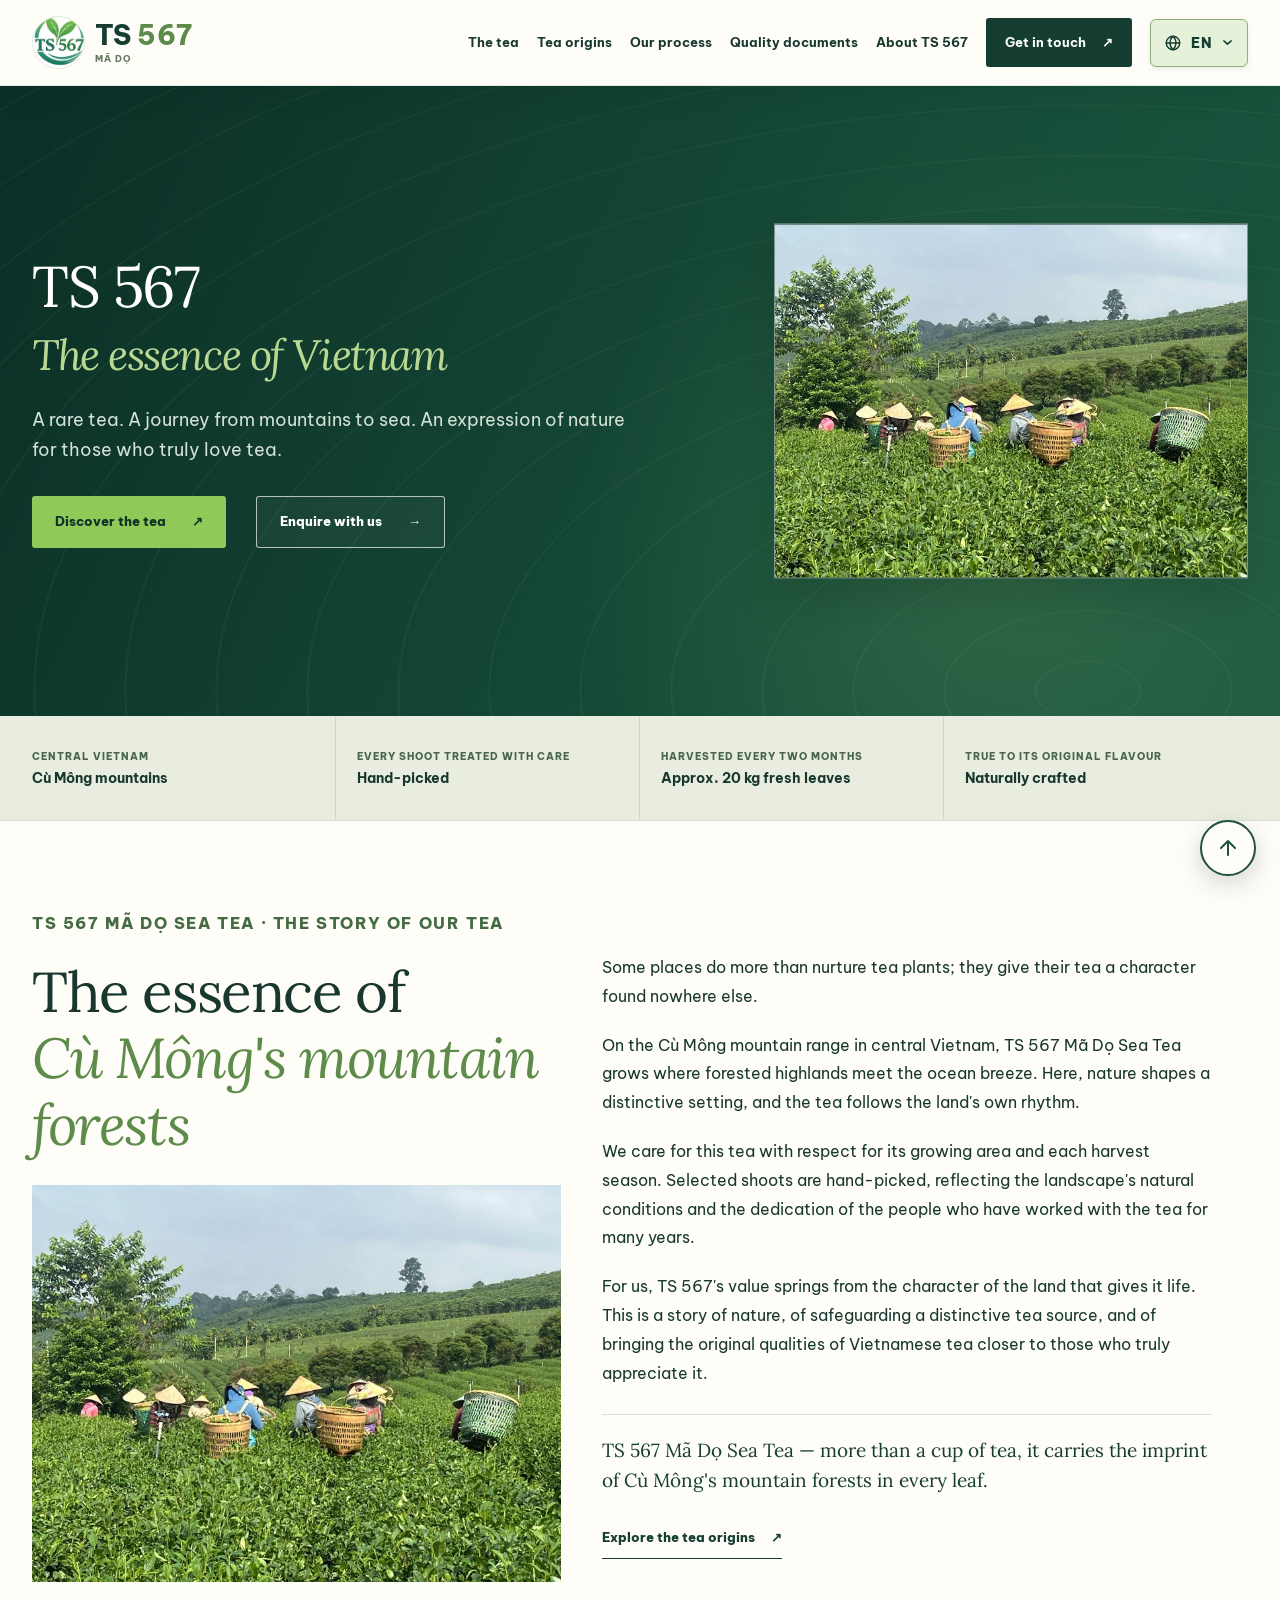
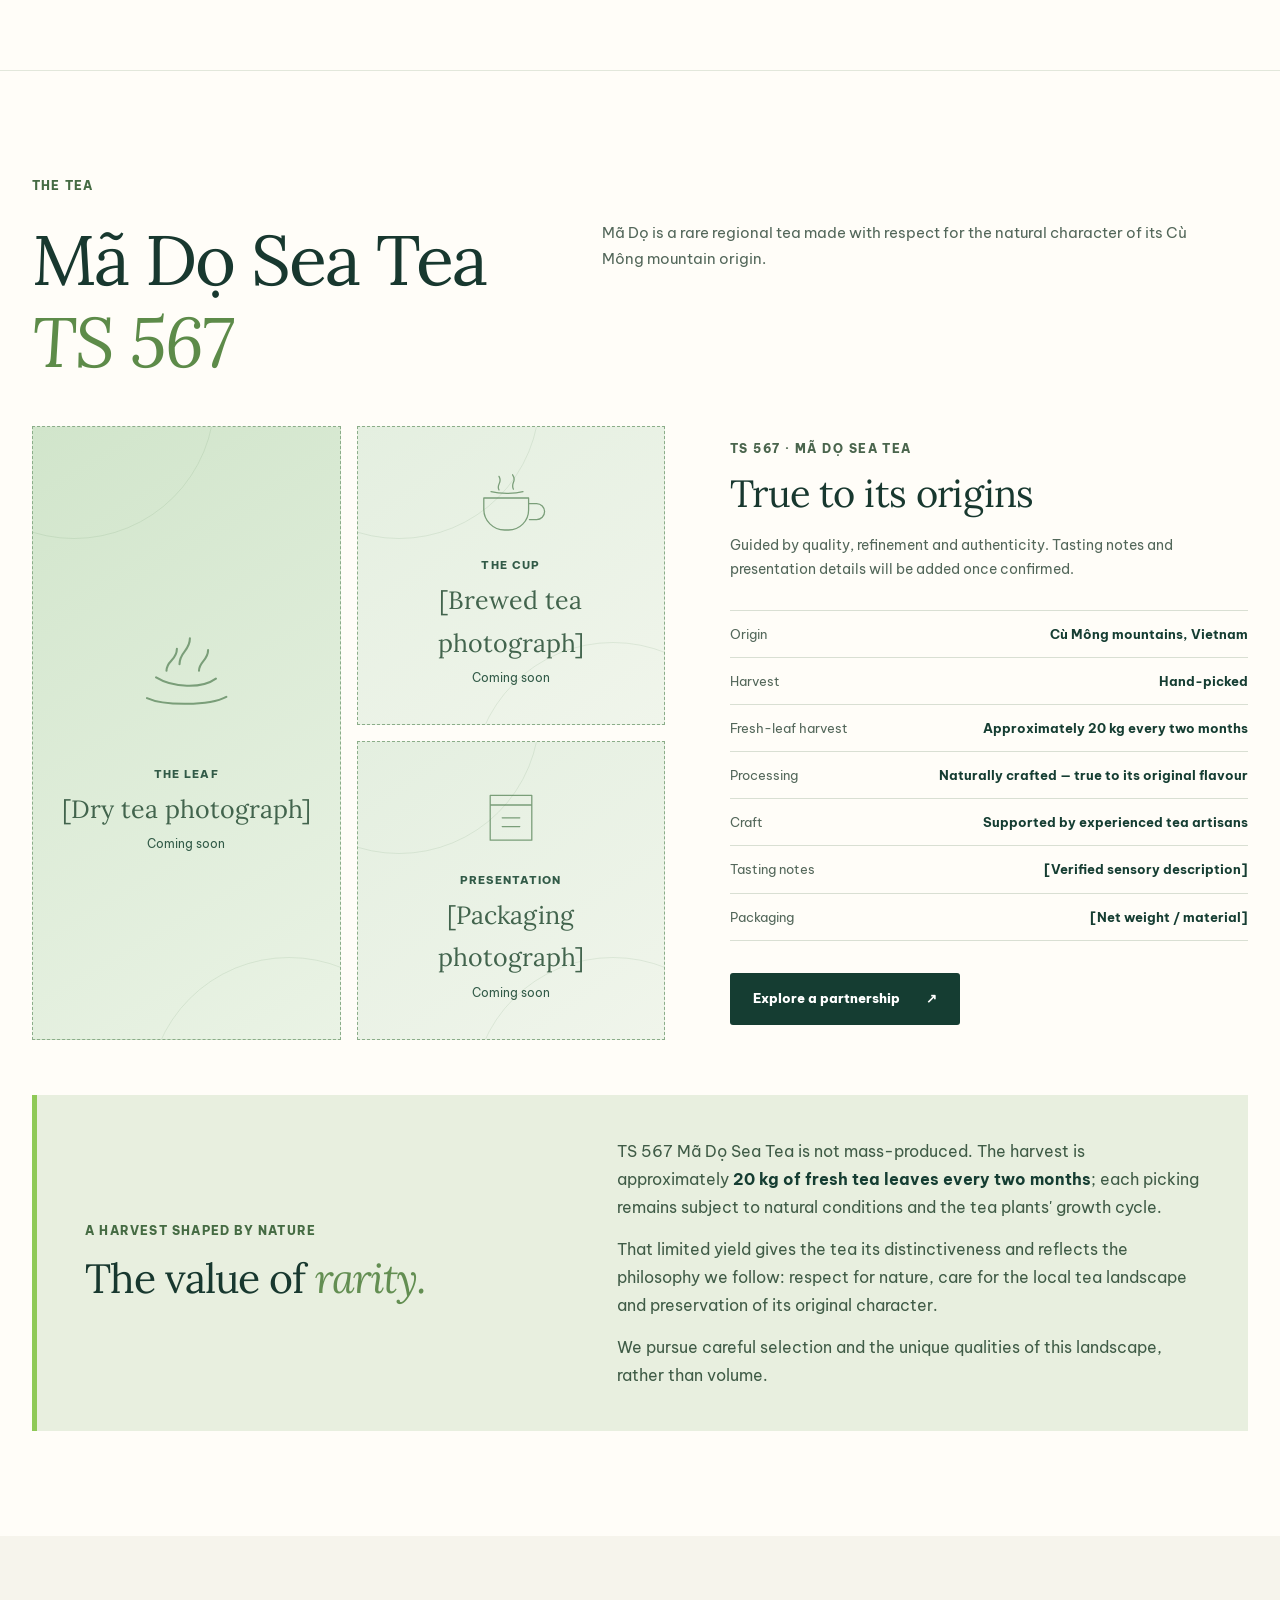
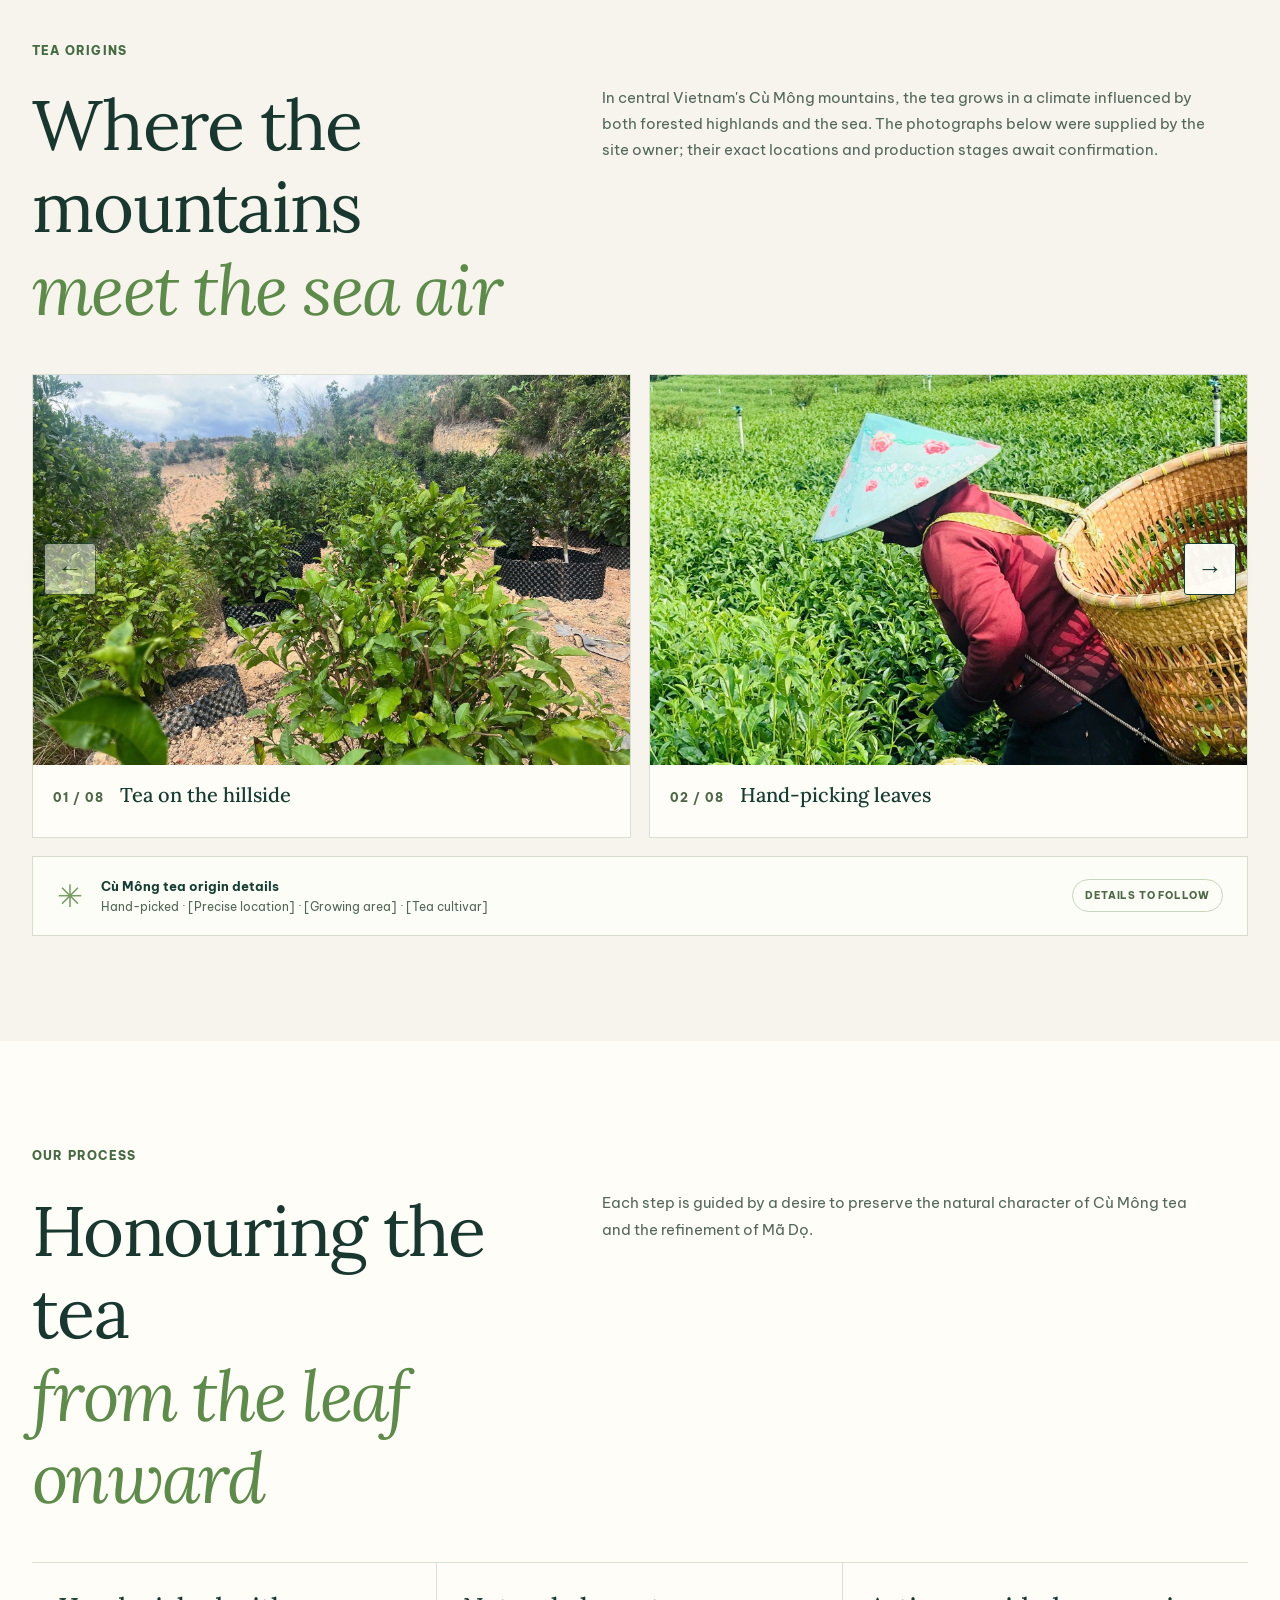
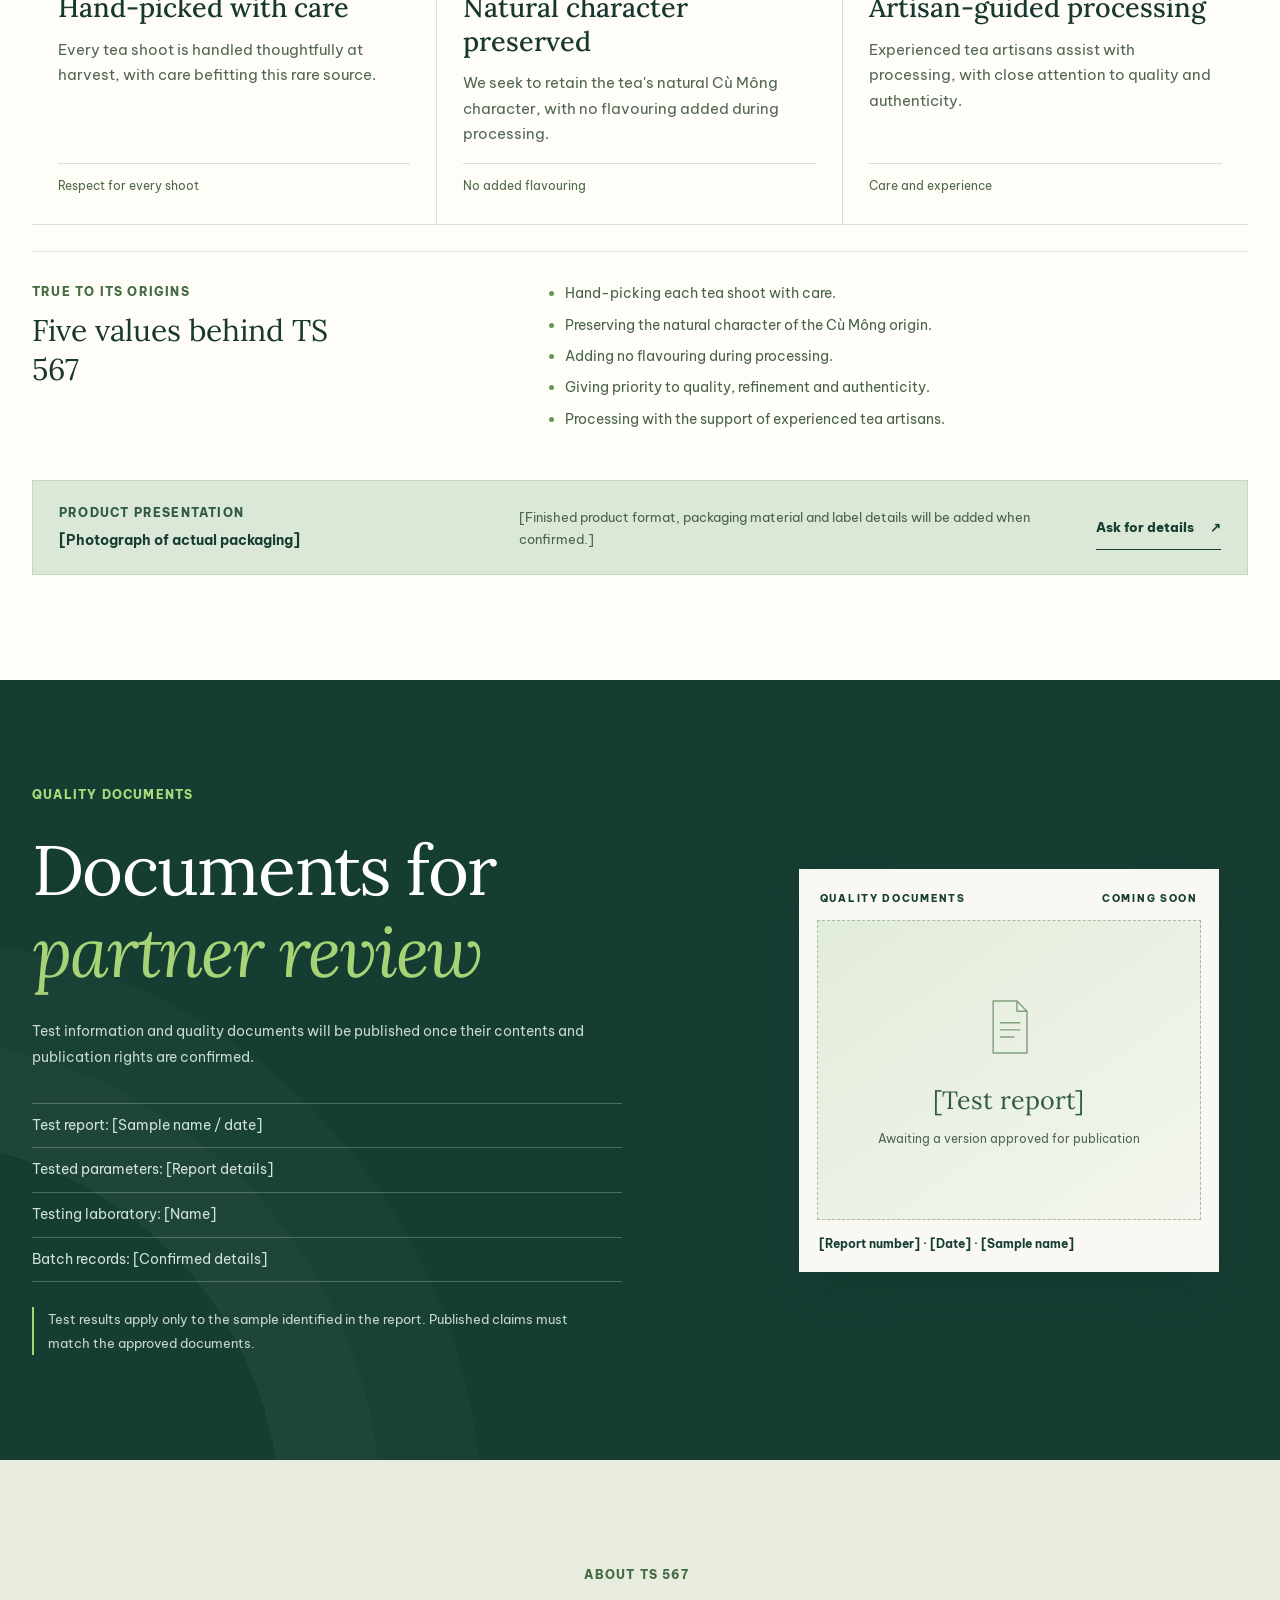
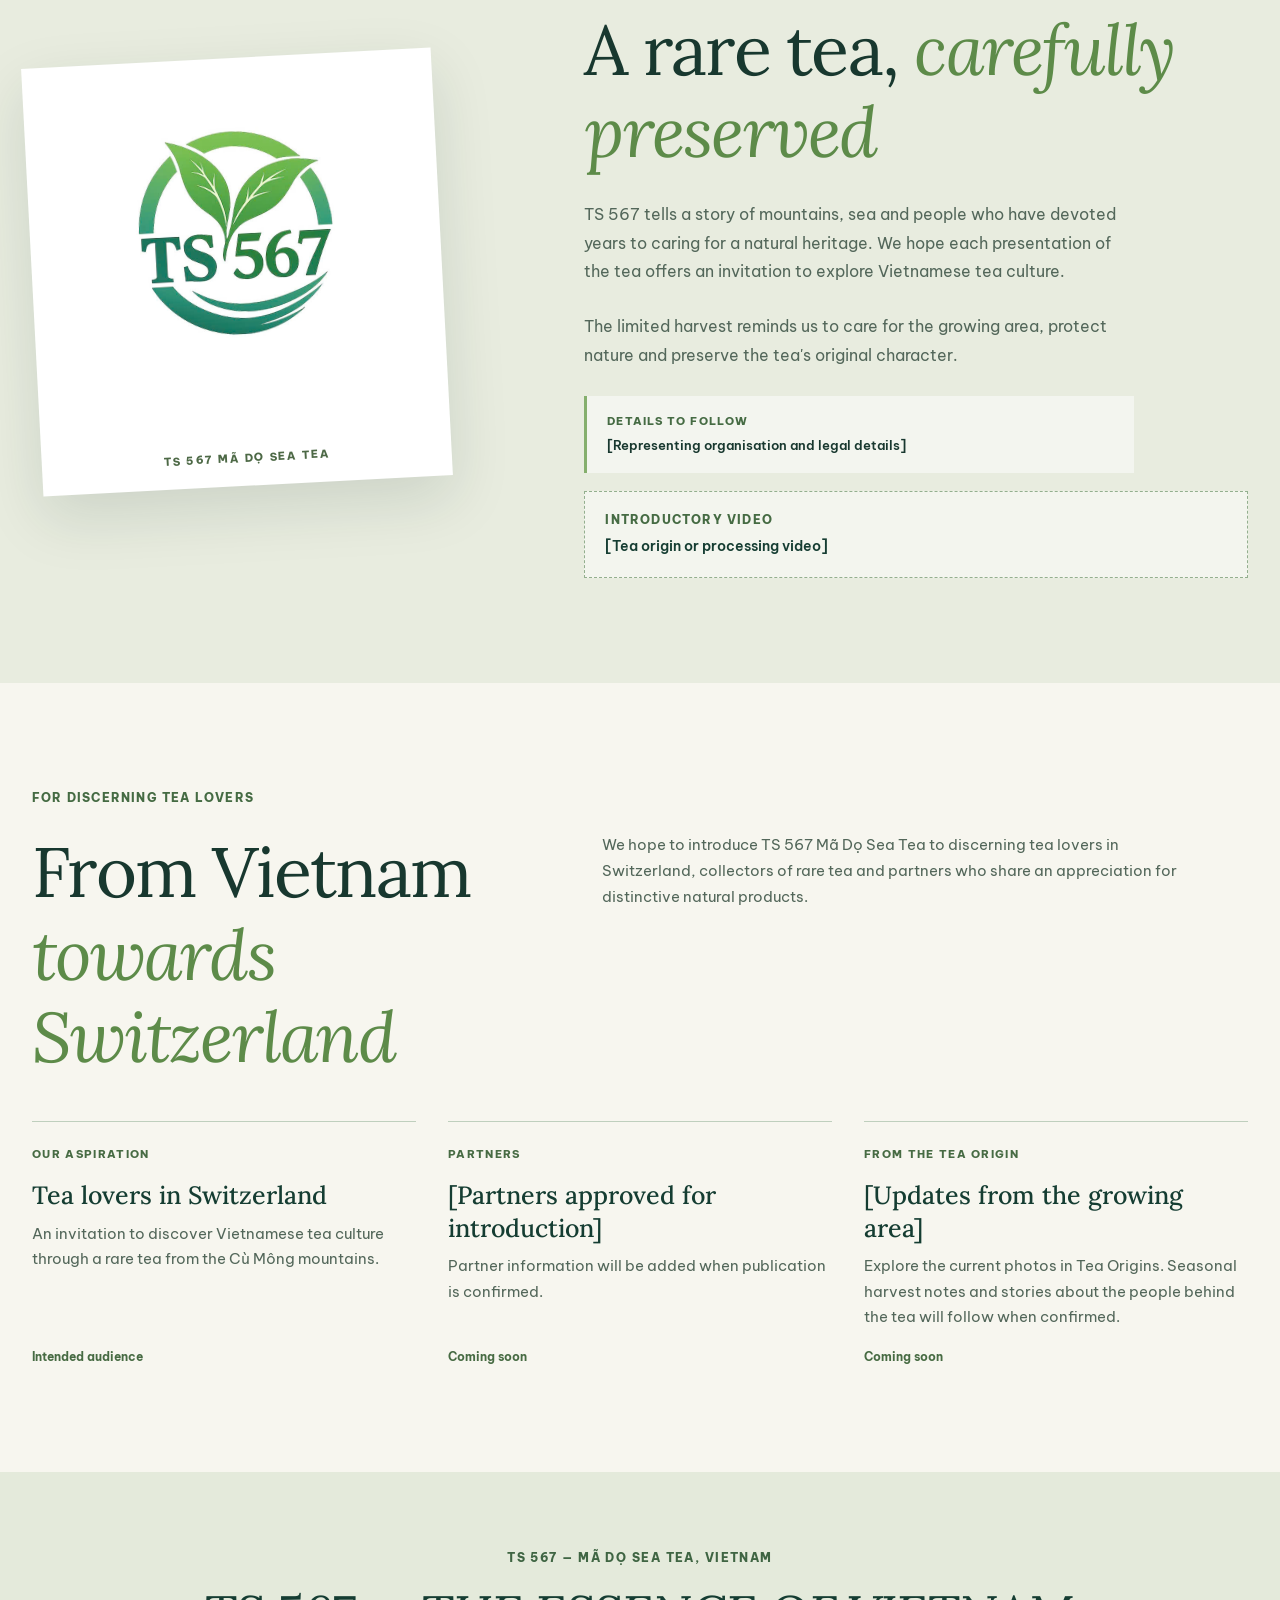
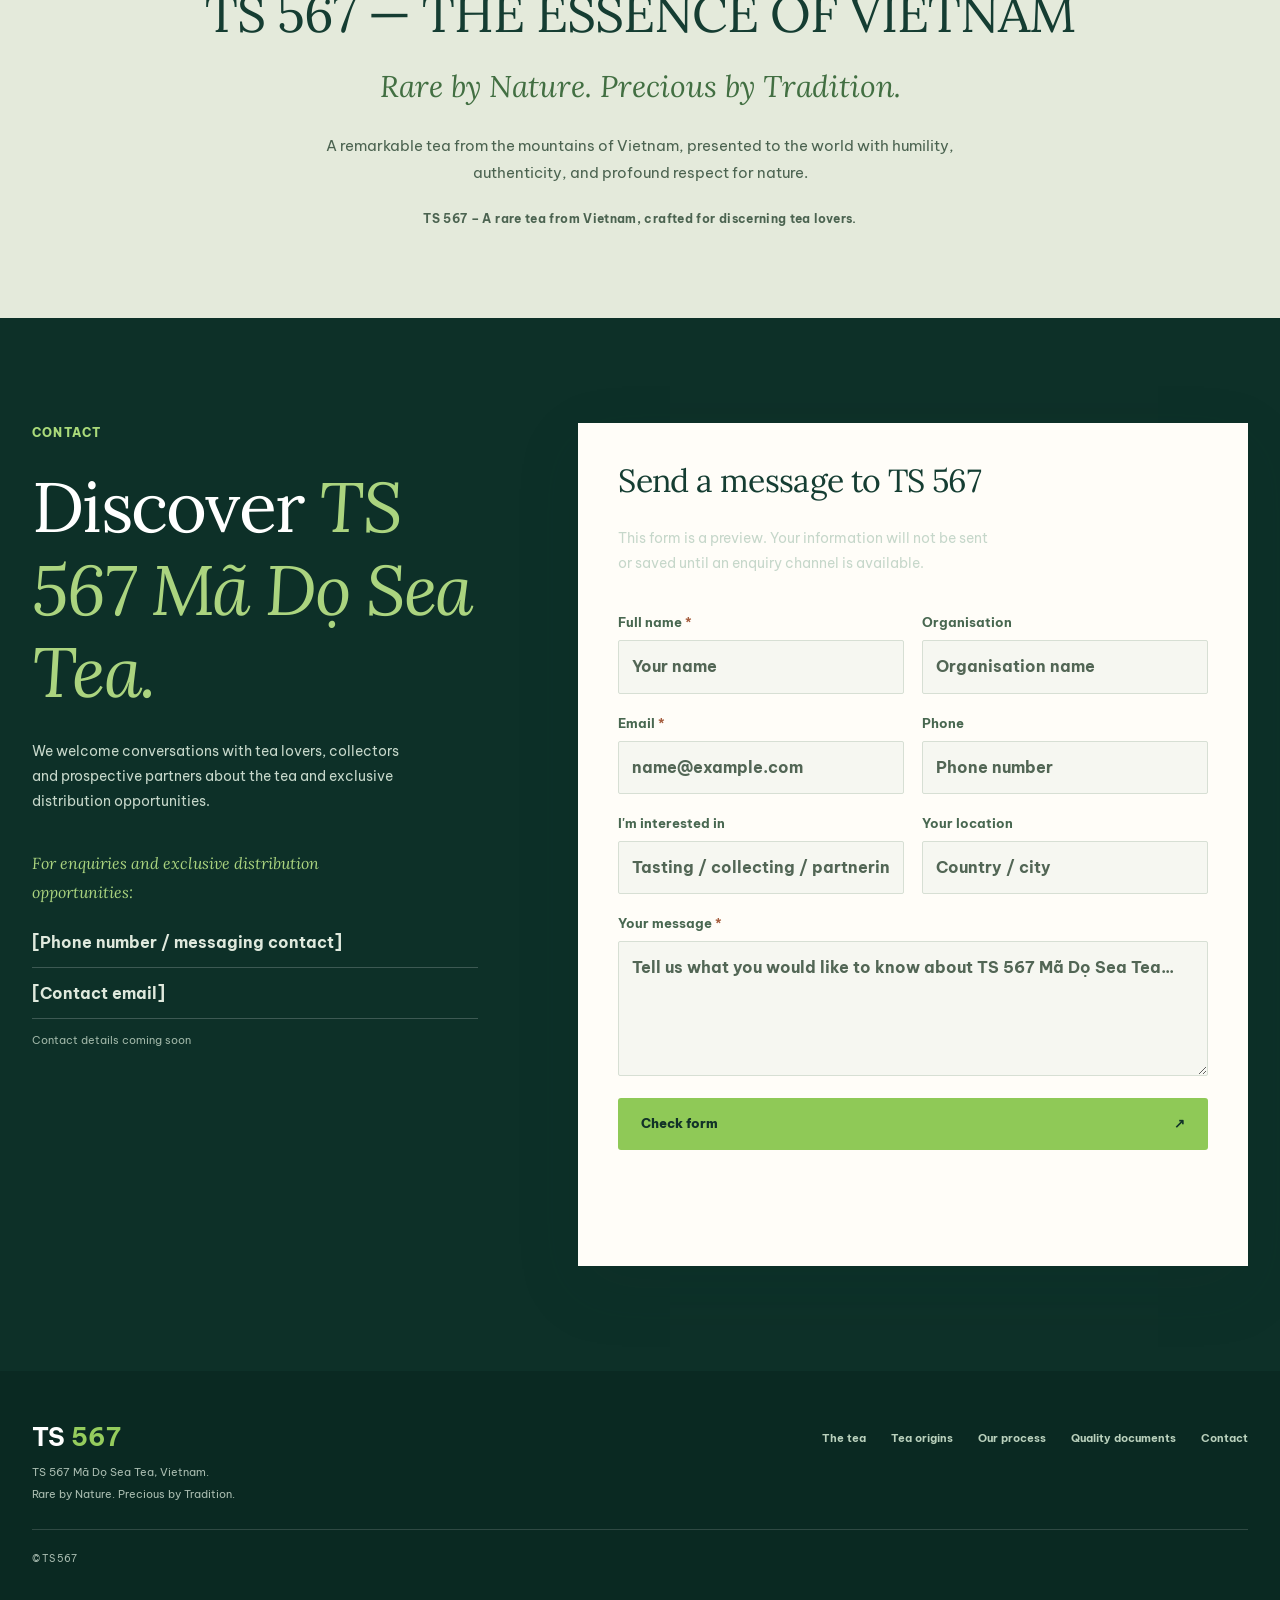
==== en.html @ 3ef8f5aa "Invert floating back-to-top colors on hover and focus" ====
<!doctype html>
<html lang="en">
  <head>
    <meta charset="utf-8" />
    <meta name="viewport" content="width=device-width, initial-scale=1" />
    <meta name="theme-color" content="#153d32" />
    <meta name="description" content="TS 567 Mã Dọ tea from Vietnam's Cù Mông mountains. Hand-picked in limited quantities for discerning tea lovers, collectors and prospective partners." />
    <title>TS 567 — Mã Dọ Tea from Vietnam</title>
    <link rel="canonical" href="https://minhquang170405-create.github.io/Fresh-tea-supplier/en.html" />
    <link rel="alternate" hreflang="vi" href="https://minhquang170405-create.github.io/Fresh-tea-supplier/" />
    <link rel="alternate" hreflang="en" href="https://minhquang170405-create.github.io/Fresh-tea-supplier/en.html" />
    <link rel="alternate" hreflang="zh-CN" href="https://minhquang170405-create.github.io/Fresh-tea-supplier/zh-cn.html" />
    <link rel="alternate" hreflang="zh-TW" href="https://minhquang170405-create.github.io/Fresh-tea-supplier/zh-tw.html" />
    <link rel="alternate" hreflang="x-default" href="https://minhquang170405-create.github.io/Fresh-tea-supplier/" />
    <link rel="stylesheet" href="fonts.css" />
    <link rel="stylesheet" href="styles.css?v=20261108e" />
    <script src="script.js?v=20261106b" defer></script>
  </head>
  <body id="top">
    <a class="skip-link" href="#main">Skip to content</a>

    <header class="site-header">
      <div class="nav-shell wrap">
        <a class="brand" href="#top" aria-label="TS 567 — back to top">
          <span class="brand-image"><img src="assets/logo.jpg" alt="TS 567 tea leaf emblem" /></span>
          <span class="brand-copy"><strong>TS <em>567</em></strong><small>MÃ DỌ</small></span>
        </a>
        <nav class="site-nav" id="site-nav" aria-label="Main navigation">
          <a href="#san-pham">The tea</a>
          <a href="#vung-tra">Tea origins</a>
          <a href="#quy-trinh">Our process</a>
          <a href="#thu-nghiem">Quality documents</a>
          <a href="#ve-ts567">About TS 567</a>
          <a class="nav-cta" href="#lien-he">Get in touch <span aria-hidden="true">↗</span></a>
        </nav>
        <details class="language-switcher">
          <summary aria-label="Choose language, current: English"><svg class="language-icon" viewBox="0 0 24 24" fill="none" stroke="currentColor" stroke-width="1.8" stroke-linecap="round" stroke-linejoin="round" aria-hidden="true"><circle cx="12" cy="12" r="9" /><path d="M3 12h18M12 3c2.5 2.4 4 5.7 4 9s-1.5 6.6-4 9c-2.5-2.4-4-5.7-4-9s1.5-6.6 4-9Z" /></svg><span class="language-code">EN</span><svg class="language-chevron" viewBox="0 0 16 16" fill="none" stroke="currentColor" stroke-width="1.8" stroke-linecap="round" stroke-linejoin="round" aria-hidden="true"><path d="m3.5 6 4.5 4 4.5-4" /></svg></summary>
          <div class="language-menu">
            <a href="./" lang="vi">Tiếng Việt</a>
            <a href="en.html" lang="en" aria-current="page">English</a>
            <a href="zh-cn.html" lang="zh-CN">简体中文</a>
            <a href="zh-tw.html" lang="zh-TW">繁體中文（台灣）</a>
          </div>
        </details>
        <button class="menu-toggle" type="button" aria-expanded="false" aria-controls="site-nav" aria-label="Open menu" data-menu-open-label="Open menu" data-menu-close-label="Close menu">
          <span></span><span></span><span></span>
        </button>
      </div>
    </header>

    <main id="main">
      <section class="hero hero-reference" aria-labelledby="hero-title">
        <div class="hero-copy">
          <div class="hero-inner">
            <h1 id="hero-title">TS 567 <span>The essence of Vietnam</span></h1>
            <p class="hero-lead">A rare tea. A journey from mountains to sea. An expression of nature for those who truly love tea.</p>
            <div class="hero-actions">
              <a class="button button-lime" href="#san-pham">Discover the tea <span aria-hidden="true">↗</span></a>
              <a class="button button-ghost" href="#lien-he">Enquire with us <span aria-hidden="true">→</span></a>
            </div>
          </div>
        </div>
        <figure class="hero-media hero-photo">
          <img src="assets/hero/tea-harvest-1600.webp" srcset="assets/hero/tea-harvest-800.webp 800w, assets/hero/tea-harvest-1600.webp 1600w" sizes="(max-width: 560px) calc(100vw - 32px), (max-width: 980px) calc(100vw - 56px), 40vw" width="1600" height="1200" loading="eager" fetchpriority="high" decoding="async" alt="Tea pickers working among green tea plants on a hillside" />
        </figure>
      </section>

      <section class="proof-strip" aria-label="What makes TS 567 Mã Dọ Sea Tea distinctive">
        <div class="wrap proof-grid">
          <div><strong>Cù Mông mountains</strong><small>CENTRAL VIETNAM</small></div>
          <div><strong>Hand-picked</strong><small>EVERY SHOOT TREATED WITH CARE</small></div>
          <div><strong>Approx. 20 kg fresh leaves</strong><small>HARVESTED EVERY TWO MONTHS</small></div>
          <div><strong>Naturally crafted</strong><small>TRUE TO ITS ORIGINAL FLAVOUR</small></div>
        </div>
      </section>

      <section class="section supplier-intro" aria-labelledby="supplier-title"><div class="wrap supplier-intro-grid"><div><p class="eyebrow">TS 567 MÃ DỌ SEA TEA · THE STORY OF OUR TEA</p><h2 id="supplier-title">The essence of<br /><i>Cù Mông's mountain forests</i></h2>
            <figure class="supplier-intro-photo"><img src="assets/hero/tea-harvest-1600.webp" srcset="assets/hero/tea-harvest-800.webp 800w, assets/hero/tea-harvest-1600.webp 1600w" sizes="(max-width: 560px) calc(100vw - 32px), (max-width: 980px) calc(100vw - 64px), 42vw" width="1600" height="1200" loading="lazy" decoding="async" alt="Panoramic tea hillside with people picking tea leaves" /></figure></div><div><p>Some places do more than nurture tea plants; they give their tea a character found nowhere else.</p><p>On the Cù Mông mountain range in central Vietnam, TS 567 Mã Dọ Sea Tea grows where forested highlands meet the ocean breeze. Here, nature shapes a distinctive setting, and the tea follows the land's own rhythm.</p><p>We care for this tea with respect for its growing area and each harvest season. Selected shoots are hand-picked, reflecting the landscape's natural conditions and the dedication of the people who have worked with the tea for many years.</p><p>For us, TS 567's value springs from the character of the land that gives it life. This is a story of nature, of safeguarding a distinctive tea source, and of bringing the original qualities of Vietnamese tea closer to those who truly appreciate it.</p><p class="intro-signature">TS 567 Mã Dọ Sea Tea — more than a cup of tea, it carries the imprint of Cù Mông's mountain forests in every leaf.</p><a class="text-link" href="#vung-tra">Explore the tea origins <span aria-hidden="true">↗</span></a></div></div></section>

      <section class="section product-section" id="san-pham" aria-labelledby="product-title">
        <div class="wrap">
          <div class="section-heading split-heading">
            <div><p class="eyebrow">THE TEA</p><h2 id="product-title">Mã Dọ Sea Tea <i>TS 567</i></h2></div>
            <p>Mã Dọ is a rare regional tea made with respect for the natural character of its Cù Mông mountain origin.</p>
          </div>
          <div class="product-layout">
            <div class="product-visuals" aria-label="Product photographs awaiting publication">
              <div class="placeholder-card placeholder-primary">
                <svg viewBox="0 0 100 100" aria-hidden="true"><path d="M20 67c13 6 48 6 61-1M27 51c13 8 35 9 46 1M43 29c0 9-8 9-8 17m18-25c0 10-8 10-8 20m22-11c0 8-7 9-7 16"/></svg>
                <span>THE LEAF</span><strong>[Dry tea photograph]</strong><small>Coming soon</small>
              </div>
              <div class="placeholder-card">
                <svg viewBox="0 0 100 100" aria-hidden="true"><path d="M16 45h56v15a25 25 0 0 1-25 25h-5a26 26 0 0 1-26-26V45Zm57 7h9a10 10 0 0 1 0 20h-9M25 37c11 3 29 3 40 0M35 18c5 8-4 10 0 17m17-19c6 8-3 10 1 18"/></svg>
                <span>THE CUP</span><strong>[Brewed tea photograph]</strong><small>Coming soon</small>
              </div>
              <div class="placeholder-card">
                <svg viewBox="0 0 100 100" aria-hidden="true"><path d="M24 23h52v56H24zM24 35h52M39 51h22M39 62h22"/></svg>
                <span>PRESENTATION</span><strong>[Packaging photograph]</strong><small>Coming soon</small>
              </div>
            </div>
            <div class="product-info">
              <p class="product-kicker">TS 567 · MÃ DỌ SEA TEA</p>
              <h3>True to its origins</h3>
              <p class="product-intro">Guided by quality, refinement and authenticity. Tasting notes and presentation details will be added once confirmed.</p>
              <dl class="spec-list">
                <div><dt>Origin</dt><dd>Cù Mông mountains, Vietnam</dd></div>
                <div><dt>Harvest</dt><dd>Hand-picked</dd></div>
                <div><dt>Fresh-leaf harvest</dt><dd>Approximately 20 kg every two months</dd></div>
                <div><dt>Processing</dt><dd>Naturally crafted — true to its original flavour</dd></div>
                <div><dt>Craft</dt><dd>Supported by experienced tea artisans</dd></div>
                <div><dt>Tasting notes</dt><dd>[Verified sensory description]</dd></div>
                <div><dt>Packaging</dt><dd>[Net weight / material]</dd></div>
              </dl>
              <a class="button button-dark" href="#lien-he">Explore a partnership <span aria-hidden="true">↗</span></a>
            </div>
          </div>
          <div class="rarity-story"><div><p class="eyebrow">A HARVEST SHAPED BY NATURE</p><h3>The value of <i>rarity.</i></h3></div><div><p>TS 567 Mã Dọ Sea Tea is not mass-produced. The harvest is approximately <strong>20 kg of fresh tea leaves every two months</strong>; each picking remains subject to natural conditions and the tea plants' growth cycle.</p><p>That limited yield gives the tea its distinctiveness and reflects the philosophy we follow: respect for nature, care for the local tea landscape and preservation of its original character.</p><p>We pursue careful selection and the unique qualities of this landscape, rather than volume.</p></div></div>
        </div>
      </section>

      <section class="section garden-section" id="vung-tra" aria-labelledby="garden-title">
        <div class="wrap">
          <div class="section-heading split-heading">
            <div><p class="eyebrow">TEA ORIGINS</p><h2 id="garden-title">Where the mountains<br /><i>meet the sea air</i></h2></div>
            <p>In central Vietnam's Cù Mông mountains, the tea grows in a climate influenced by both forested highlands and the sea. The photographs below were supplied by the site owner; their exact locations and production stages await confirmation.</p>
          </div>
          <div class="gallery-shell" data-gallery>
            <div class="gallery-controls"><button class="gallery-arrow" type="button" data-gallery-prev aria-label="Previous photo" aria-controls="tea-gallery">←</button><button class="gallery-arrow" type="button" data-gallery-next aria-label="Next photo" aria-controls="tea-gallery">→</button></div>
            <div class="gallery-track" id="tea-gallery" tabindex="0" role="region" aria-label="Tea field photo gallery">
              <figure class="gallery-card"><img src="assets/gallery/01-vuon-tra.jpg" width="1800" height="1350" loading="lazy" decoding="async" alt="Tea plants growing on a hillside" /><figcaption><span>01 / 08</span><strong>Tea on the hillside</strong></figcaption></figure>
              <figure class="gallery-card"><img src="assets/gallery/02-thu-hai.jpg" width="1800" height="1392" loading="lazy" decoding="async" alt="A person hand-picking tea leaves with their face covered" /><figcaption><span>02 / 08</span><strong>Hand-picking leaves</strong></figcaption></figure>
              <figure class="gallery-card"><img src="assets/gallery/03-bup-tra.jpg" width="1350" height="1800" loading="lazy" decoding="async" alt="Fresh tea bud held in a hand" /><figcaption><span>03 / 08</span><strong>A fresh tea bud</strong></figcaption></figure>
              <figure class="gallery-card"><img src="assets/gallery/04-gio-tra.jpg" width="1800" height="1350" loading="lazy" decoding="async" alt="People carrying baskets of tea leaves with faces concealed" /><figcaption><span>04 / 08</span><strong>Baskets of tea leaves</strong></figcaption></figure>
              <figure class="gallery-card"><img src="assets/gallery/05-trai-la.jpg" width="1148" height="861" loading="lazy" decoding="async" alt="Tea leaves spread out on tarps" /><figcaption><span>05 / 08</span><strong>Leaves spread out</strong></figcaption></figure>
              <figure class="gallery-card"><img src="assets/gallery/06-sang-tre.jpg" width="1800" height="1350" loading="lazy" decoding="async" alt="Workers handling tea leaves in bamboo trays with faces obscured" /><figcaption><span>06 / 08</span><strong>Handling the leaves</strong></figcaption></figure>
              <figure class="gallery-card"><img src="assets/gallery/07-khay-tra.jpg" width="1800" height="1350" loading="lazy" decoding="async" alt="Stacked tea trays holding leaves" /><figcaption><span>07 / 08</span><strong>Tea trays</strong></figcaption></figure>
              <figure class="gallery-card"><img src="assets/gallery/08-so-che.jpg" width="1800" height="1350" loading="lazy" decoding="async" alt="Tea leaves spread under a shelter" /><figcaption><span>08 / 08</span><strong>Leaves under shelter</strong></figcaption></figure>
            </div>
          </div>
          <div class="origin-note"><span class="origin-icon" aria-hidden="true">✳</span><p><strong>Cù Mông tea origin details</strong><br />Hand-picked · [Precise location] · [Growing area] · [Tea cultivar]</p><span class="status-pill">Details to follow</span></div>
        </div>
      </section>

      <section class="section process-section" id="quy-trinh" aria-labelledby="process-title"><div class="wrap"><div class="section-heading split-heading"><div><p class="eyebrow">OUR PROCESS</p><h2 id="process-title">Honouring the tea<br /><i>from the leaf onward</i></h2></div><p>Each step is guided by a desire to preserve the natural character of Cù Mông tea and the refinement of Mã Dọ.</p></div><div class="steps-grid"><article class="step-card"><h3>Hand-picked with care</h3><p>Every tea shoot is handled thoughtfully at harvest, with care befitting this rare source.</p><small>Respect for every shoot</small></article><article class="step-card"><h3>Natural character preserved</h3><p>We seek to retain the tea's natural Cù Mông character, with no flavouring added during processing.</p><small>No added flavouring</small></article><article class="step-card"><h3>Artisan-guided processing</h3><p>Experienced tea artisans assist with processing, with close attention to quality and authenticity.</p><small>Care and experience</small></article></div><div class="essence-principles"><div><p class="eyebrow">TRUE TO ITS ORIGINS</p><h3>Five values behind TS 567</h3></div><ul><li>Hand-picking each tea shoot with care.</li><li>Preserving the natural character of the Cù Mông origin.</li><li>Adding no flavouring during processing.</li><li>Giving priority to quality, refinement and authenticity.</li><li>Processing with the support of experienced tea artisans.</li></ul></div><div class="packing-note"><div><span>PRODUCT PRESENTATION</span><strong>[Photograph of actual packaging]</strong></div><p>[Finished product format, packaging material and label details will be added when confirmed.]</p><a class="text-link" href="#lien-he">Ask for details <span aria-hidden="true">↗</span></a></div></div></section>

      <section class="section quality-section" id="thu-nghiem" aria-labelledby="quality-title">
        <div class="wrap quality-layout">
          <div class="quality-copy">
            <p class="eyebrow light">QUALITY DOCUMENTS</p>
            <h2 id="quality-title">Documents for <i>partner review</i></h2>
            <p>Test information and quality documents will be published once their contents and publication rights are confirmed.</p>
            <div class="metric-grid">
              <div><span>Test report: [Sample name / date]</span></div>
              <div><span>Tested parameters: [Report details]</span></div>
              <div><span>Testing laboratory: [Name]</span></div>
              <div><span>Batch records: [Confirmed details]</span></div>
            </div>
            <p class="quality-caution">Test results apply only to the sample identified in the report. Published claims must match the approved documents.</p>
          </div>
          <div class="report-card">
            <div class="report-top"><span>QUALITY DOCUMENTS</span><span>COMING SOON</span></div>
            <div class="report-image-placeholder" aria-label="Test report awaiting approval for publication">
              <svg viewBox="0 0 100 100" aria-hidden="true"><path d="M28 14h33l14 14v58H28zM61 14v14h14M38 44h27M38 54h27M38 64h19" /></svg>
              <strong>[Test report]</strong><small>Awaiting a version approved for publication</small>
            </div>
            <div class="report-footer"><strong>[Report number] · [Date] · [Sample name]</strong></div>
          </div>
        </div>
      </section>

      <section class="section about-section" id="ve-ts567" aria-labelledby="about-title">
        <div class="wrap about-layout">
          <div class="about-logo"><img src="assets/logo.jpg" alt="TS 567 logo with two green tea leaves" loading="lazy" /><small>TS 567 MÃ DỌ SEA TEA</small></div>
          <div class="about-copy"><p class="eyebrow">ABOUT TS 567</p><h2 id="about-title">A rare tea, <i>carefully preserved</i></h2><p>TS 567 tells a story of mountains, sea and people who have devoted years to caring for a natural heritage. We hope each presentation of the tea offers an invitation to explore Vietnamese tea culture.</p><p>The limited harvest reminds us to care for the growing area, protect nature and preserve the tea's original character.</p><div class="about-placeholder"><span>DETAILS TO FOLLOW</span><strong>[Representing organisation and legal details]</strong></div><div class="video-placeholder"><span>INTRODUCTORY VIDEO</span><strong>[Tea origin or processing video]</strong></div></div>
        </div>
      </section>

      <section class="section future-section" aria-labelledby="future-title"><div class="wrap"><div class="section-heading split-heading"><div><p class="eyebrow">FOR DISCERNING TEA LOVERS</p><h2 id="future-title">From Vietnam <i>towards Switzerland</i></h2></div><p>We hope to introduce TS 567 Mã Dọ Sea Tea to discerning tea lovers in Switzerland, collectors of rare tea and partners who share an appreciation for distinctive natural products.</p></div><div class="future-grid"><article><span>OUR ASPIRATION</span><h3>Tea lovers in Switzerland</h3><p>An invitation to discover Vietnamese tea culture through a rare tea from the Cù Mông mountains.</p><small>Intended audience</small></article><article><span>PARTNERS</span><h3>[Partners approved for introduction]</h3><p>Partner information will be added when publication is confirmed.</p><small>Coming soon</small></article><article><span>FROM THE TEA ORIGIN</span><h3>[Updates from the growing area]</h3><p>Explore the current photos in Tea Origins. Seasonal harvest notes and stories about the people behind the tea will follow when confirmed.</p><small>Coming soon</small></article></div></div></section>

      <section class="english-statement" lang="en" aria-labelledby="english-title"><div class="wrap english-statement-inner"><p class="english-overline">TS 567 — Mã Dọ Sea Tea, Vietnam</p><h2 id="english-title">TS 567 — THE ESSENCE OF VIETNAM</h2><p class="english-tagline">Rare by Nature. Precious by Tradition.</p><p>A remarkable tea from the mountains of Vietnam, presented to the world with humility, authenticity, and profound respect for nature.</p><p class="english-closing">TS 567 – A rare tea from Vietnam, crafted for discerning tea lovers.</p></div></section>


      <section class="contact-section" id="lien-he" aria-labelledby="contact-title">
        <div class="wrap contact-layout">
          <div><p class="eyebrow light">CONTACT</p><h2 id="contact-title">Discover <i>TS 567 Mã Dọ Sea Tea.</i></h2><p>We welcome conversations with tea lovers, collectors and prospective partners about the tea and exclusive distribution opportunities.</p><p class="contact-english" lang="en">For enquiries and exclusive distribution opportunities:</p><div class="contact-placeholder"><span>[Phone number / messaging contact]</span><span>[Contact email]</span><small>Contact details coming soon</small></div></div>
          <div id="quote-form" class="quote-form" role="group" aria-labelledby="quote-title" aria-describedby="quote-note" data-preview-message="The form is valid, but this is a preview. Your information has not been sent or saved.">
            <h3 id="quote-title">Send a message to TS 567</h3><p id="quote-note">This form is a preview. Your information will not be sent or saved until an enquiry channel is available.</p>
            <div class="form-row"><label>Full name <span>*</span><input name="name" autocomplete="name" required placeholder="Your name" /></label><label>Organisation<input name="company" autocomplete="organization" placeholder="Organisation name" /></label></div>
            <div class="form-row"><label>Email <span>*</span><input name="email" type="email" autocomplete="email" required placeholder="name@example.com" /></label><label>Phone<input name="phone" type="tel" autocomplete="tel" placeholder="Phone number" /></label></div>
            <div class="form-row"><label>I'm interested in<input name="interest" placeholder="Tasting / collecting / partnering" /></label><label>Your location<input name="destination" placeholder="Country / city" /></label></div>
            <label>Your message <span>*</span><textarea name="message" rows="4" required placeholder="Tell us what you would like to know about TS 567 Mã Dọ Sea Tea..."></textarea></label>
            <button class="button button-lime form-submit" type="button">Check form <span aria-hidden="true">↗</span></button>
            <p class="form-status" id="form-status" role="status" aria-live="polite"></p>
          </div>
        </div>
      </section>
    </main>

    <footer class="site-footer"><div class="wrap footer-layout"><div><strong>TS <span>567</span></strong><p>TS 567 Mã Dọ Sea Tea, Vietnam.</p><p lang="en">Rare by Nature. Precious by Tradition.</p></div><div><a href="#san-pham">The tea</a><a href="#vung-tra">Tea origins</a><a href="#quy-trinh">Our process</a><a href="#thu-nghiem">Quality documents</a><a href="#lien-he">Contact</a></div><small>© TS 567</small></div></footer>

    <a class="back-to-top" href="#top" aria-label="Back to top" title="Back to top"><svg viewBox="0 0 24 24" aria-hidden="true" focusable="false"><path d="M12 19V5M5 12l7-7 7 7" /></svg></a>

  </body>
</html>
---- fonts.css ----
/* vietnamese */
@font-face {
  font-family: 'Be Vietnam Pro';
  font-style: normal;
  font-weight: 400;
  font-display: swap;
  src: url(fonts/be-vietnam-pro-normal-400-vietnamese.woff2) format('woff2');
  unicode-range: U+0102-0103, U+0110-0111, U+0128-0129, U+0168-0169, U+01A0-01A1, U+01AF-01B0, U+0300-0301, U+0303-0304, U+0308-0309, U+0323, U+0329, U+1EA0-1EF9, U+20AB;
}
/* latin */
@font-face {
  font-family: 'Be Vietnam Pro';
  font-style: normal;
  font-weight: 400;
  font-display: swap;
  src: url(fonts/be-vietnam-pro-normal-400-latin.woff2) format('woff2');
  unicode-range: U+0000-00FF, U+0131, U+0152-0153, U+02BB-02BC, U+02C6, U+02DA, U+02DC, U+0304, U+0308, U+0329, U+2000-206F, U+20AC, U+2122, U+2191, U+2193, U+2212, U+2215, U+FEFF, U+FFFD;
}
/* vietnamese */
@font-face {
  font-family: 'Be Vietnam Pro';
  font-style: normal;
  font-weight: 500;
  font-display: swap;
  src: url(fonts/be-vietnam-pro-normal-500-vietnamese.woff2) format('woff2');
  unicode-range: U+0102-0103, U+0110-0111, U+0128-0129, U+0168-0169, U+01A0-01A1, U+01AF-01B0, U+0300-0301, U+0303-0304, U+0308-0309, U+0323, U+0329, U+1EA0-1EF9, U+20AB;
}
/* latin */
@font-face {
  font-family: 'Be Vietnam Pro';
  font-style: normal;
  font-weight: 500;
  font-display: swap;
  src: url(fonts/be-vietnam-pro-normal-500-latin.woff2) format('woff2');
  unicode-range: U+0000-00FF, U+0131, U+0152-0153, U+02BB-02BC, U+02C6, U+02DA, U+02DC, U+0304, U+0308, U+0329, U+2000-206F, U+20AC, U+2122, U+2191, U+2193, U+2212, U+2215, U+FEFF, U+FFFD;
}
/* vietnamese */
@font-face {
  font-family: 'Be Vietnam Pro';
  font-style: normal;
  font-weight: 600;
  font-display: swap;
  src: url(fonts/be-vietnam-pro-normal-600-vietnamese.woff2) format('woff2');
  unicode-range: U+0102-0103, U+0110-0111, U+0128-0129, U+0168-0169, U+01A0-01A1, U+01AF-01B0, U+0300-0301, U+0303-0304, U+0308-0309, U+0323, U+0329, U+1EA0-1EF9, U+20AB;
}
/* latin */
@font-face {
  font-family: 'Be Vietnam Pro';
  font-style: normal;
  font-weight: 600;
  font-display: swap;
  src: url(fonts/be-vietnam-pro-normal-600-latin.woff2) format('woff2');
  unicode-range: U+0000-00FF, U+0131, U+0152-0153, U+02BB-02BC, U+02C6, U+02DA, U+02DC, U+0304, U+0308, U+0329, U+2000-206F, U+20AC, U+2122, U+2191, U+2193, U+2212, U+2215, U+FEFF, U+FFFD;
}
/* vietnamese */
@font-face {
  font-family: 'Be Vietnam Pro';
  font-style: normal;
  font-weight: 700;
  font-display: swap;
  src: url(fonts/be-vietnam-pro-normal-700-vietnamese.woff2) format('woff2');
  unicode-range: U+0102-0103, U+0110-0111, U+0128-0129, U+0168-0169, U+01A0-01A1, U+01AF-01B0, U+0300-0301, U+0303-0304, U+0308-0309, U+0323, U+0329, U+1EA0-1EF9, U+20AB;
}
/* latin */
@font-face {
  font-family: 'Be Vietnam Pro';
  font-style: normal;
  font-weight: 700;
  font-display: swap;
  src: url(fonts/be-vietnam-pro-normal-700-latin.woff2) format('woff2');
  unicode-range: U+0000-00FF, U+0131, U+0152-0153, U+02BB-02BC, U+02C6, U+02DA, U+02DC, U+0304, U+0308, U+0329, U+2000-206F, U+20AC, U+2122, U+2191, U+2193, U+2212, U+2215, U+FEFF, U+FFFD;
}
/* vietnamese */
@font-face {
  font-family: 'Be Vietnam Pro';
  font-style: normal;
  font-weight: 800;
  font-display: swap;
  src: url(fonts/be-vietnam-pro-normal-800-vietnamese.woff2) format('woff2');
  unicode-range: U+0102-0103, U+0110-0111, U+0128-0129, U+0168-0169, U+01A0-01A1, U+01AF-01B0, U+0300-0301, U+0303-0304, U+0308-0309, U+0323, U+0329, U+1EA0-1EF9, U+20AB;
}
/* latin */
@font-face {
  font-family: 'Be Vietnam Pro';
  font-style: normal;
  font-weight: 800;
  font-display: swap;
  src: url(fonts/be-vietnam-pro-normal-800-latin.woff2) format('woff2');
  unicode-range: U+0000-00FF, U+0131, U+0152-0153, U+02BB-02BC, U+02C6, U+02DA, U+02DC, U+0304, U+0308, U+0329, U+2000-206F, U+20AC, U+2122, U+2191, U+2193, U+2212, U+2215, U+FEFF, U+FFFD;
}
/* vietnamese */
@font-face {
  font-family: 'Lora';
  font-style: italic;
  font-weight: 400 700;
  font-display: swap;
  src: url(fonts/lora-italic-400-700-vietnamese.woff2) format('woff2');
  unicode-range: U+0102-0103, U+0110-0111, U+0128-0129, U+0168-0169, U+01A0-01A1, U+01AF-01B0, U+0300-0301, U+0303-0304, U+0308-0309, U+0323, U+0329, U+1EA0-1EF9, U+20AB;
}
/* latin */
@font-face {
  font-family: 'Lora';
  font-style: italic;
  font-weight: 400 700;
  font-display: swap;
  src: url(fonts/lora-italic-400-700-latin.woff2) format('woff2');
  unicode-range: U+0000-00FF, U+0131, U+0152-0153, U+02BB-02BC, U+02C6, U+02DA, U+02DC, U+0304, U+0308, U+0329, U+2000-206F, U+20AC, U+2122, U+2191, U+2193, U+2212, U+2215, U+FEFF, U+FFFD;
}
/* vietnamese */
@font-face {
  font-family: 'Lora';
  font-style: normal;
  font-weight: 400 700;
  font-display: swap;
  src: url(fonts/lora-normal-400-700-vietnamese.woff2) format('woff2');
  unicode-range: U+0102-0103, U+0110-0111, U+0128-0129, U+0168-0169, U+01A0-01A1, U+01AF-01B0, U+0300-0301, U+0303-0304, U+0308-0309, U+0323, U+0329, U+1EA0-1EF9, U+20AB;
}
/* latin */
@font-face {
  font-family: 'Lora';
  font-style: normal;
  font-weight: 400 700;
  font-display: swap;
  src: url(fonts/lora-normal-400-700-latin.woff2) format('woff2');
  unicode-range: U+0000-00FF, U+0131, U+0152-0153, U+02BB-02BC, U+02C6, U+02DA, U+02DC, U+0304, U+0308, U+0329, U+2000-206F, U+20AC, U+2122, U+2191, U+2193, U+2212, U+2215, U+FEFF, U+FFFD;
}
---- styles.css ----
:root{--forest:#153d32;--deep:#0d3028;--pine:#1f5140;--leaf:#8fc957;--cream:#f6f4ec;--paper:#fffdf8;--ink:#18382f;--muted:#53675a;--line:#d9dfd3;--clay:#c8764e;--shadow:0 22px 60px rgba(14,48,39,.13)}
*{box-sizing:border-box}
html{scroll-behavior:smooth;scroll-padding-top:86px}
body{margin:0;background:var(--cream);color:var(--ink);font-family:'Be Vietnam Pro',Arial,sans-serif;font-size:16px;line-height:1.7;-webkit-font-smoothing:antialiased}
button,input,textarea{font:inherit}
button,a{-webkit-tap-highlight-color:transparent}
a{color:inherit}
button{cursor:pointer}
img{max-width:100%;display:block}
.wrap{width:min(100% - 64px,1240px);margin-inline:auto}
.skip-link{position:absolute;left:16px;top:-60px;z-index:1000;background:#fff;padding:10px 18px;color:#0d3028}
.skip-link:focus{top:8px}
:focus-visible{outline:3px solid #cb823c;outline-offset:3px}
.site-header{height:86px;background:var(--paper);border-bottom:1px solid #e7e8df;position:sticky;top:0;z-index:20;box-shadow:0 4px 18px rgba(14,48,39,.08)}
.nav-shell{height:100%;display:flex;align-items:center;justify-content:space-between;gap:30px}
.brand{display:inline-flex;align-items:center;gap:10px;text-decoration:none;flex:none}
.brand-image{width:53px;height:53px;overflow:hidden;background:white;border-radius:50%;border:1px solid #e3e9dc;position:relative}
.brand-image img{position:absolute;width:93px;max-width:none;height:auto;left:-20px;top:-40px}
.brand-copy{display:flex;flex-direction:column;line-height:1.05;letter-spacing:.01em}
.brand-copy strong{font-size:27px;font-weight:800;color:var(--forest)}
.brand-copy strong em{color:#5d8b49;font-style:normal}
.brand-copy small{font-size:9px;letter-spacing:.1em;font-weight:800;color:#647b62;margin-top:5px}
.site-nav{display:flex;align-items:center;gap:32px}
.site-nav a{font-size:13px;font-weight:700;text-decoration:none;white-space:nowrap;transition:color .2s,background-color .2s}
.site-nav a:not(.nav-cta){position:relative}
.site-nav a:not(.nav-cta)::after{content:"";position:absolute;left:0;right:0;bottom:-8px;height:3px;background:linear-gradient(90deg,var(--forest) 0 50%,var(--leaf) 50% 100%);transform:scaleX(0);transform-origin:left;transition:transform .2s}
.site-nav a:not(.nav-cta):hover{color:var(--pine)}
.site-nav a:not(.nav-cta):is(:hover,:focus-visible)::after{transform:scaleX(1)}
.site-nav .nav-cta{padding:13px 19px;background:var(--forest);color:#fff;border-radius:3px;display:flex;gap:16px;align-items:center}
.site-nav .nav-cta:is(:hover,:focus-visible){color:var(--forest);background:var(--leaf)}
.menu-toggle{display:none}
.hero{min-height:620px;display:grid;grid-template-columns:minmax(0,52%) minmax(0,48%);background:var(--deep)}
.hero-copy{display:flex;align-items:center;position:relative;overflow:hidden}
.hero-copy:before{content:"";position:absolute;right:-140px;bottom:-160px;width:420px;height:420px;border:1px solid rgba(255,255,255,.09);border-radius:50%;box-shadow:0 0 0 75px rgba(255,255,255,.025),0 0 0 150px rgba(255,255,255,.025)}
.hero-inner{width:100%;padding:72px clamp(32px,3vw,56px) 72px max(32px,calc((100vw - 1240px)/2));position:relative;z-index:1}
.eyebrow{display:flex;align-items:center;gap:14px;color:#456b43;font-size:12px;font-weight:800;letter-spacing:.1em;line-height:1.6;margin:0 0 24px;text-transform:uppercase}
.eyebrow.light{color:#aada7a}
.eyebrow-line{display:inline-block;width:30px;height:1px;background:currentColor}
.hero h1,.section h2,.contact-section h2{font-family:'Lora',Georgia,serif;font-weight:400;letter-spacing:-.025em;line-height:1.18;margin:0}
.hero h1{font-size:clamp(50px,5vw,86px);color:#fff;line-height:1.12}
.hero h1 span{display:block;color:#b8d892;font-style:italic}
.hero-lead{color:#d2e0d5;max-width:490px;font-size:18px;line-height:1.7;margin:24px 0 30px}
.hero-actions{display:flex;align-items:center;gap:30px;flex-wrap:wrap}
.button{display:inline-flex;align-items:center;justify-content:space-between;gap:26px;min-height:52px;padding:14px 23px;font-size:13px;font-weight:800;line-height:1.2;text-decoration:none;border:0;border-radius:3px;transition:transform .2s,background .2s,box-shadow .2s}
.button:hover{transform:translateY(-2px);box-shadow:0 9px 20px rgba(0,0,0,.14)}
.button-lime{background:var(--leaf);color:#123228}
.button-lime:hover{background:#a8d770}
.button-dark{background:var(--forest);color:#fff}
.button-dark:hover{background:#286a50}
.text-link{font-size:13px;font-weight:800;text-decoration:none;border-bottom:1px solid currentColor;padding:8px 0;min-height:44px;display:inline-flex;align-items:center;gap:16px}
.light-link{color:#fff}
.hero-note{color:#b4c7b8;font-size:11px;line-height:1.4;margin-top:42px;display:flex;gap:9px;align-items:center}
.hero-note-dot{width:6px;height:6px;background:var(--leaf);border-radius:50%;flex:none}
.hero-media{position:relative;overflow:hidden;min-height:620px}
.hero-placeholder{display:flex;flex-direction:column;align-items:center;justify-content:center;gap:16px;padding:65px 42px;background:radial-gradient(circle at 75% 25%,#edf5e5 0,#dcebd7 36%,#bdd4b9 100%);color:#315a47;text-align:center}
.hero-placeholder:before{content:"";position:absolute;width:580px;height:580px;border:1px solid rgba(37,87,63,.12);border-radius:50%;right:-270px;bottom:-340px;box-shadow:0 0 0 65px rgba(255,255,255,.1),0 0 0 125px rgba(255,255,255,.08);pointer-events:none}
.hero-placeholder-label{position:absolute;top:30px;left:35px;font-size:10px;font-weight:800;letter-spacing:.14em;color:#315a47}
.hero-placeholder svg{position:relative;width:min(82%,420px);height:auto;fill:none;stroke:#5d896a;stroke-width:2;stroke-linecap:round;stroke-linejoin:round}
.hero-placeholder-copy{position:relative;display:flex;flex-direction:column;gap:4px}
.hero-placeholder-copy strong{font-family:'Lora',Georgia,serif;font-size:28px;font-weight:400;line-height:1.3}
.hero-placeholder-copy span{font-size:12px;color:#315a47}
.proof-strip{background:#e8eddf;border-bottom:1px solid #d8dfd1}
.proof-grid{display:grid;grid-template-columns:repeat(3,1fr)}
.proof-grid>div{min-height:105px;display:grid;grid-template-columns:32px 1fr;grid-template-rows:1fr 1fr;column-gap:11px;align-content:center;padding:24px 20px;border-right:1px solid #cbd7c8}
.proof-grid>div:first-child{padding-left:0}.proof-grid>div:last-child{border-right:0}
.proof-grid strong{font-size:13px;align-self:end;line-height:1.2}.proof-grid small{font-size:11px;color:#6e7e71;align-self:start;margin-top:4px}
.section{padding:105px 0}
.section-heading{margin-bottom:42px}
.split-heading{display:grid;grid-template-columns:minmax(0,.9fr) minmax(0,1.1fr);align-items:start;gap:clamp(28px,3.2vw,48px)}
.section h2,.contact-section h2{font-size:clamp(42px,5.5vw,70px);max-width:700px}
.section h2 i,.contact-section h2 i{font-weight:400;color:#5d8b49}
#quality-title i,#future-title i{display:block;text-wrap:balance}
.split-heading>p{max-width:610px;color:var(--muted);font-size:14px;margin:44px 0 0;line-height:1.75}
.product-section{background:var(--paper)}
.product-layout{display:grid;grid-template-columns:1.1fr .9fr;gap:65px;align-items:stretch}
.product-visuals{display:grid;grid-template-columns:1fr 1fr;gap:14px;min-height:530px}
.placeholder-card{position:relative;overflow:hidden;border:1px dashed #a6bba0;background:linear-gradient(135deg,#e9eee3,#f5f7f0);display:flex;align-items:center;justify-content:center;flex-direction:column;text-align:center;padding:25px;color:#42644d;min-height:210px}
.placeholder-card:before,.placeholder-card:after{content:"";position:absolute;border:1px solid rgba(85,132,83,.12);border-radius:50%;width:280px;height:280px;pointer-events:none}
.placeholder-card:before{top:-170px;left:-100px}.placeholder-card:after{bottom:-200px;right:-90px}
.placeholder-card svg{width:80px;height:80px;stroke:#7a9e79;stroke-width:1.6;fill:none;stroke-linecap:round;stroke-linejoin:round;margin-bottom:14px}
.placeholder-card span{font-size:11px;letter-spacing:.1em;font-weight:800;color:#315a47}
.placeholder-card strong{font-family:'Lora',Georgia,serif;font-size:24px;font-weight:400;margin:4px 0}
.placeholder-card small{font-size:12px;color:#315a47}
.placeholder-primary{grid-row:span 2;background:linear-gradient(145deg,#d9e5d3,#eef3e8)}
.placeholder-primary svg{width:130px;height:130px;margin-bottom:24px}
.placeholder-primary strong{font-size:32px}
.product-info{padding:13px 0 15px;display:flex;flex-direction:column;align-items:start}
.product-kicker{color:#4a654d;font-size:12px;letter-spacing:.12em;font-weight:800;margin:0 0 11px}
.product-info h3{font-family:'Lora',Georgia,serif;font-weight:400;font-size:38px;letter-spacing:-.02em;margin:0 0 15px;line-height:1.25}
.product-intro{color:var(--muted);font-size:14px;max-width:470px;line-height:1.75;margin:0 0 28px}
.spec-list{margin:0 0 32px;width:100%;border-top:1px solid var(--line)}
.spec-list div{display:flex;justify-content:space-between;gap:20px;padding:12px 0;border-bottom:1px solid var(--line);font-size:13px}
.spec-list dt{color:var(--muted)}.spec-list dd{margin:0;font-weight:700;text-align:right;color:var(--forest)}
.garden-section{background:var(--cream)}
.garden-grid{display:grid;grid-template-columns:1.3fr 1fr 1fr;grid-template-rows:260px 260px;gap:12px}
.gallery-placeholder{position:relative;overflow:hidden;border:1px dashed #a5bda2;background:linear-gradient(145deg,#e8efe2,#f5f7ef);padding:22px;color:#365b47;display:flex;flex-direction:column;align-items:flex-start;justify-content:space-between}
.gallery-placeholder:before{content:"";position:absolute;width:240px;height:240px;border:1px solid rgba(74,123,79,.13);border-radius:50%;right:-90px;top:-110px;pointer-events:none}
.gallery-placeholder-label{position:relative;font-size:10px;letter-spacing:.12em;font-weight:800;color:#315a47}
.gallery-placeholder svg{position:relative;width:100px;height:76px;align-self:flex-end;fill:none;stroke:#86a88b;stroke-width:2;stroke-linecap:round;stroke-linejoin:round}
.gallery-placeholder>div{position:relative;display:flex;flex-direction:column;gap:4px}
.gallery-placeholder strong{font-family:'Lora',Georgia,serif;font-size:23px;font-weight:400;line-height:1.28}
.gallery-placeholder small{font-size:11px;color:#315a47}
.gallery-main{grid-row:span 2}
.gallery-placeholder.gallery-main{background:linear-gradient(155deg,#d2e2ce,#edf4e8);padding:30px}
.gallery-placeholder.gallery-main svg{width:170px;height:128px}
.gallery-placeholder.gallery-main strong{font-size:30px}
.origin-note{margin-top:18px;display:flex;align-items:center;gap:18px;border:1px solid #d6ddcf;background:#fdfdf8;padding:18px 24px}
.origin-icon{font-size:31px;color:#779d61;line-height:1}
.origin-note p{font-size:12px;line-height:1.7;color:#526655;margin:0;flex:1}.origin-note strong{color:var(--forest);font-size:13px}
.status-pill{font-size:10px;font-weight:800;letter-spacing:.08em;text-transform:uppercase;border:1px solid #c7d6bd;border-radius:30px;padding:7px 12px;color:#4d6946;white-space:nowrap}
.quality-section{background:var(--forest);color:#fff;position:relative;overflow:hidden}
.quality-section:before{content:"";position:absolute;width:760px;height:760px;border:1px solid rgba(255,255,255,.07);border-radius:50%;left:-480px;bottom:-440px;box-shadow:0 0 0 100px rgba(255,255,255,.025),0 0 0 200px rgba(255,255,255,.018)}
.quality-layout{display:grid;grid-template-columns:1.15fr .85fr;gap:90px;align-items:center;position:relative}
.quality-copy h2{max-width:630px}.quality-copy h2 i{color:#a7d377}
.quality-copy>p:not(.eyebrow){color:#c7d9cb;font-size:14px;line-height:1.85;max-width:570px;margin:25px 0 32px}
.quality-copy>p strong{color:#fff}
.metric-grid{display:grid;grid-template-columns:repeat(2,1fr);gap:1px;background:rgba(255,255,255,.18);border:1px solid rgba(255,255,255,.18);max-width:590px}
.metric-grid div{background:var(--forest);padding:19px 25px;display:flex;flex-direction:column;gap:5px}
.metric-grid strong{font-family:'Lora',Georgia,serif;font-weight:400;color:#b6df89;font-size:42px;line-height:1.18}
.metric-grid sup{font:700 16px 'Be Vietnam Pro',Arial,sans-serif;margin-left:3px;vertical-align:top;position:relative;top:8px}
.metric-grid span{font-size:12px;color:#b7cdbd}
.quality-detail{margin-top:26px;border-top:1px solid rgba(255,255,255,.24);max-width:590px}
.quality-detail summary{list-style:none;cursor:pointer;padding:15px 2px;font-size:12px;font-weight:700;display:flex;justify-content:space-between;align-items:center}
.quality-detail summary::-webkit-details-marker{display:none}
.quality-detail summary span{font-size:22px;font-weight:400;color:#a9d67e}
.quality-detail p{font-size:12px;color:#c7d9cb;line-height:1.75;margin:0 0 17px}
.report-card{background:#f9f8f2;color:var(--forest);padding:18px 18px 15px;box-shadow:var(--shadow);max-width:420px;width:100%;justify-self:center}
.report-top{display:flex;justify-content:space-between;font-size:10px;letter-spacing:.17em;font-weight:800;padding:3px 3px 13px}
.report-card>a{display:block;overflow:hidden;background:#ddd;max-height:470px}
.report-card>a img{width:100%;height:470px;object-fit:cover;object-position:top}
.report-image-placeholder{min-height:300px;border:1px dashed #a6bba0;background:linear-gradient(145deg,#e2ecdb,#f3f6ee);display:flex;flex-direction:column;align-items:center;justify-content:center;gap:8px;padding:25px;text-align:center;color:#315a47}
.report-image-placeholder svg{width:72px;height:72px;fill:none;stroke:#81a17e;stroke-width:2;stroke-linecap:round;stroke-linejoin:round;margin-bottom:8px}
.report-image-placeholder strong{font-family:'Lora',Georgia,serif;font-size:25px;font-weight:400}
.report-image-placeholder small{font-size:12px;color:#526655}
.report-footer{display:flex;align-items:center;justify-content:space-between;gap:10px;padding:14px 2px 2px;font-size:12px}
.report-footer div{display:flex;gap:15px}.report-footer a{font-size:11px;font-weight:700;color:#517a55}
.report-caution{font-size:12px;color:var(--muted);margin:9px 2px 0;line-height:1.5}
.about-section{background:#e8ecdf}
.about-layout{display:grid;grid-template-columns:.8fr 1.2fr;gap:110px;align-items:center}
.about-logo{background:#fff;box-shadow:var(--shadow);padding:25px 25px 16px;text-align:center;transform:rotate(-3deg);max-width:410px}
.about-logo img{width:100%;height:360px;object-fit:cover;object-position:center}
.about-logo small{font-size:11px;font-weight:800;letter-spacing:.14em;color:#4d6946}
.about-copy>p:not(.eyebrow){color:var(--muted);font-size:16px;line-height:1.8;max-width:550px;margin:26px 0}
.about-placeholder{border-left:3px solid #85af6d;padding:16px 20px;background:rgba(255,255,255,.5);max-width:550px;display:flex;flex-direction:column;gap:4px}
.about-placeholder span{font-size:11px;color:#456b43;letter-spacing:.1em;font-weight:800}.about-placeholder strong{font-size:13px;font-weight:600}
.contact-section{background:var(--deep);color:#fff;padding:105px 0}
.contact-layout{display:grid;grid-template-columns:.8fr 1.2fr;gap:100px;align-items:start}
.contact-section h2{max-width:500px}.contact-section h2 i{color:#abd47f}
.contact-layout>div>p:not(.eyebrow){font-size:14px;line-height:1.8;color:#c6d7ca;max-width:380px;margin:25px 0 35px}
.contact-placeholder{display:flex;flex-direction:column;gap:12px}.contact-placeholder span{font-size:16px;font-weight:700;border-bottom:1px solid rgba(255,255,255,.2);padding-bottom:11px;color:#dfe9dd}.contact-placeholder small{font-size:11px;color:#a0b7a8}
.quote-form{background:var(--paper);color:var(--forest);padding:38px 40px;box-shadow:var(--shadow)}
.quote-form h3{font-family:'Lora',Georgia,serif;font-size:32px;font-weight:400;letter-spacing:-.02em;line-height:1.25;margin:0 0 6px}
.quote-form>p:not(.form-status){font-size:14px;color:#526655;margin:0 0 24px;line-height:1.6}
.form-row{display:grid;grid-template-columns:repeat(2,1fr);gap:18px}
.quote-form label{display:flex;flex-direction:column;font-size:13px;font-weight:700;color:#486750;gap:7px;margin-bottom:18px}
.quote-form label span{color:#a65e3f}
.quote-form input,.quote-form textarea{width:100%;background:#f6f7f1;border:1px solid #d7dfd4;padding:12px 13px;outline:none;color:var(--forest);font-size:16px;border-radius:2px;resize:vertical;min-height:48px}
.quote-form input:focus,.quote-form textarea:focus{border-color:#729c61;box-shadow:0 0 0 3px rgba(143,201,87,.18)}
.quote-form input::placeholder,.quote-form textarea::placeholder{color:#526655}
.form-submit{margin-top:4px;width:100%;cursor:pointer}.form-status{min-height:18px;color:#486d48;font-size:13px;line-height:1.5;margin:12px 0 0}
.site-footer{background:#0a2922;color:#a9bcb0;padding:45px 0}
.footer-layout{display:grid;grid-template-columns:1fr auto;gap:25px;align-items:start}
.footer-layout>div:first-child strong{color:#fff;font-size:25px}.footer-layout>div:first-child strong span{color:#95cc5d}.footer-layout>div:first-child p{margin:4px 0 0;font-size:11px}
.footer-layout>div:nth-child(2){display:flex;gap:8px 25px;flex-wrap:wrap}.footer-layout a{color:#b9d0bc;text-decoration:none;font-size:11px;font-weight:700;display:inline-flex;align-items:center;min-height:44px}.footer-layout a:hover{color:#fff}
.footer-layout>small{grid-column:1/-1;border-top:1px solid rgba(255,255,255,.15);padding-top:20px;font-size:10px}
@media (max-width:1080px){.site-nav{gap:18px}.site-nav a{font-size:12px}.wrap{width:min(100% - 44px,1240px)}.hero-inner{padding-left:35px}.hero h1{font-size:clamp(50px,6vw,78px)}.product-layout{gap:35px}.quality-layout{gap:40px}.contact-layout{gap:55px}}
@media (max-width:800px){.site-header{height:72px}.brand-image{width:45px;height:45px}.brand-image img{width:81px;left:-18px;top:-35px}.brand-copy strong{font-size:22px}.menu-toggle{display:flex;width:44px;height:44px;padding:11px;border:1px solid #cbd8c8;background:transparent;flex-direction:column;justify-content:space-around;border-radius:3px}.menu-toggle span{height:2px;width:100%;background:var(--forest)}.site-nav{display:none;position:absolute;top:72px;left:0;right:0;background:var(--paper);padding:18px 22px 25px;box-shadow:0 15px 25px rgba(0,0,0,.1);flex-direction:column;align-items:stretch;gap:0}.site-nav.open{display:flex}.site-nav a{padding:12px 5px;font-size:14px}.site-nav .nav-cta{margin-top:10px;justify-content:space-between;padding:15px}.hero{grid-template-columns:1fr}.hero-copy{min-height:480px}.hero-inner{padding:70px 32px}.hero-media{min-height:380px;height:380px}.hero-note{margin-top:38px}.proof-grid>div{padding:20px 10px}.section{padding:75px 0}.split-heading{align-items:start;flex-direction:column;gap:15px}.split-heading>p{max-width:600px}.product-layout,.quality-layout,.about-layout,.contact-layout{grid-template-columns:1fr;gap:45px}.product-visuals{min-height:430px}.garden-grid{grid-template-columns:1fr 1fr;grid-template-rows:260px 230px 230px}.gallery-main{grid-column:span 2;grid-row:span 1}.quality-copy h2{max-width:680px}.report-card{max-width:490px;justify-self:center;width:100%}.about-logo{justify-self:center;width:100%;max-width:350px}.contact-section{padding:75px 0}}
@media (max-width:560px){.wrap{width:min(100% - 32px,1240px)}.hero-copy{min-height:510px}.hero-inner{padding:56px 22px}.hero h1{font-size:58px}.hero-lead{font-size:16px;line-height:1.7}.hero-actions{gap:22px}.hero-media{height:270px;min-height:270px}.proof-grid{grid-template-columns:1fr}.proof-grid>div{min-height:75px;padding:13px 0!important;border-right:0;border-bottom:1px solid #cbd7c8}.proof-grid>div:last-child{border-bottom:0}.section{padding:65px 0}.section h2,.contact-section h2{font-size:44px}.section-heading{margin-bottom:30px}.product-visuals{grid-template-columns:1fr 1fr;min-height:0}.placeholder-card{min-height:155px;padding:13px}.placeholder-primary{grid-column:span 2;grid-row:span 1;min-height:250px}.placeholder-primary svg{height:95px;width:95px;margin-bottom:10px}.placeholder-primary strong{font-size:27px}.placeholder-card:not(.placeholder-primary) svg{width:53px;height:53px;margin-bottom:8px}.placeholder-card:not(.placeholder-primary) strong{font-size:18px}.placeholder-card span{font-size:8px}.product-info h3{font-size:31px}.spec-list div{flex-direction:column;gap:2px}.spec-list dd{text-align:left}.garden-grid{grid-template-columns:1fr;grid-template-rows:repeat(4,240px)}.gallery-main{grid-column:auto}.origin-note{align-items:start;flex-wrap:wrap;padding:15px}.status-pill{margin-left:40px}.metric-grid strong{font-size:34px}.metric-grid div{padding:15px}.report-card>a,.report-card>a img{height:370px}.about-logo img{height:300px}.contact-layout{gap:35px}.quote-form{padding:27px 22px}.form-row{grid-template-columns:1fr;gap:0}.footer-layout{grid-template-columns:1fr}.footer-layout>div:nth-child(2){gap:14px 20px}}
@media (max-width:800px){.hero-placeholder svg{width:250px}.gallery-placeholder.gallery-main svg{width:130px;height:96px}.gallery-placeholder.gallery-main strong{font-size:26px}}
@media (max-width:560px){.hero-placeholder{gap:7px;padding:36px 20px 22px}.hero-placeholder-label{top:17px;left:20px;font-size:9px}.hero-placeholder svg{width:160px}.hero-placeholder-copy strong{font-size:18px}.hero-placeholder-copy span{font-size:10px}.gallery-placeholder.gallery-main{padding:22px}.gallery-placeholder.gallery-main svg{width:100px;height:76px}.gallery-placeholder.gallery-main strong{font-size:23px}}
@media (max-width:560px){.report-image-placeholder{min-height:235px}}
@media (max-width:800px){html{scroll-padding-top:72px}.site-nav a:not(.nav-cta)::after{right:auto;width:90px;bottom:3px}}
@media (prefers-reduced-motion:reduce){html{scroll-behavior:auto}*,*:before,*:after{animation-duration:.01ms!important;transition-duration:.01ms!important}}

/* Supplier flow styled for the TS 567 brand. */
.site-header{box-shadow:0 8px 24px rgba(9,42,30,.1)}
.site-nav{gap:25px}
.site-nav a{min-height:44px;display:inline-flex;align-items:center}
.site-nav .nav-cta{min-height:48px}
.hero-reference{position:relative;display:block;min-height:630px;background:radial-gradient(circle at 78% 75%,rgba(110,157,96,.28),transparent 38%),linear-gradient(115deg,#0c3027 4%,#164c38 62%,#1c5840 100%);overflow:hidden}
.hero-reference:before{content:"";position:absolute;inset:0;background:repeating-radial-gradient(ellipse at 85% 96%,transparent 0 51px,rgba(224,247,214,.045) 52px 53px,transparent 54px 91px);pointer-events:none}
.hero-reference .hero-copy{width:64%;min-height:630px;background:transparent}
.hero-reference .hero-copy:before{display:none}
.hero-reference .hero-inner{max-width:830px;padding-top:90px;padding-bottom:90px;padding-right:36px}
.hero-reference h1{font-size:clamp(48px,4.5vw,76px);max-width:710px;line-height:1.12}
.hero-reference h1 span{font-size:.74em;line-height:1.22;max-width:620px;margin-top:10px}
.hero-reference .hero-lead{max-width:620px}
.button-ghost{color:#fff;background:rgba(255,255,255,.04);border:1px solid rgba(255,255,255,.67)}
.button-ghost:hover{color:var(--forest);background:#fff}
.hero-reference .hero-media{position:absolute;right:max(32px,calc((100vw - 1240px)/2));top:15%;width:min(29vw,400px);height:70%;min-height:0;border:1px solid rgba(255,255,255,.42);box-shadow:0 18px 42px rgba(5,28,19,.2)}
.hero-reference .hero-placeholder{background:linear-gradient(155deg,#dcebd7,#bfd8b8);gap:14px}
.hero-reference .hero-placeholder-label{background:rgba(255,255,255,.84);padding:7px 11px;border-radius:2px;color:#28543a}
.hero-reference .hero-placeholder-copy strong{font-size:clamp(23px,2vw,29px)}
.hero-reference .hero-note{margin-top:35px;color:#d2e2d3}
.proof-grid{grid-template-columns:repeat(4,minmax(0,1fr))}
.proof-grid>div{grid-template-columns:1fr;grid-template-rows:auto auto;gap:4px;padding:19px 21px;min-height:104px}
.proof-grid strong{font-size:14px;line-height:1.4;align-self:auto}
.proof-grid small{font-size:10px;letter-spacing:.1em;font-weight:800;color:#4a654d;order:-1;margin:0}
.supplier-intro{background:#fffdf8;padding:88px 0}
.supplier-intro-grid{display:grid;grid-template-columns:minmax(0,.9fr) minmax(0,1.1fr);gap:clamp(28px,3.2vw,48px);align-items:start}
.supplier-intro-grid h2{font-size:clamp(42px,4.4vw,62px)}
.supplier-intro-grid h2 i{color:#5d8b49}
.supplier-intro-grid>div:last-child{padding-top:44px}
.supplier-intro-photo{margin:28px 0 0;aspect-ratio:4/3;overflow:hidden;background:#dcebd7}
.supplier-intro-photo img{width:100%;height:100%;object-fit:cover;object-position:center 54%}
.supplier-intro-grid p{font-size:16px;line-height:1.8;margin:0 0 20px;max-width:610px}
.supplier-intro-grid .intro-signature{font-family:'Lora',Georgia,serif;font-size:19px;line-height:1.55;color:var(--forest);border-top:1px solid var(--line);padding-top:21px;margin-top:27px}
.supplier-intro-grid .intro-placeholder{border-left:3px solid #86b471;background:#eef3e9;color:#49624c;padding:15px 18px;font-size:14px}
.supplier-intro-grid .text-link{color:var(--forest)}
.product-section{border-top:1px solid #e2e7db}
.product-visuals{gap:16px}
.placeholder-card{border:1px dashed #8bad89;background:linear-gradient(145deg,#e4efe0,#f0f5eb)}
.placeholder-primary{background:linear-gradient(150deg,#d1e5cb,#eaf3e5)}
.placeholder-card strong{font-size:25px}
.placeholder-card small{font-size:12px}
.section-heading>p{font-size:15px}
.process-section{background:#fffdf8}
.steps-grid{display:grid;grid-template-columns:repeat(3,minmax(0,1fr));gap:0;border-top:1px solid var(--line);border-bottom:1px solid var(--line)}
.step-card{position:relative;background:transparent;border:0;border-right:1px solid var(--line);padding:28px 26px;min-height:230px;display:flex;flex-direction:column}
.step-card:last-child{border-right:0}
.step-card:before{display:none}
.step-card h3{font-family:'Lora',Georgia,serif;font-size:27px;font-weight:500;line-height:1.25;margin:0 0 12px}
.step-card p{font-size:15px;line-height:1.7;color:#526655;margin:0 0 16px}
.step-card small{font-size:12px;color:#4d6946;margin-top:auto;border-top:1px solid #d6e1d2;padding-top:12px}
.packing-note{display:grid;grid-template-columns:1.1fr 1.4fr auto;gap:30px;align-items:center;background:#dce8d7;border:1px solid #c5d8bf;padding:22px 26px;margin-top:20px}
.packing-note>div{display:flex;flex-direction:column;gap:5px}
.packing-note>div span{font-size:12px;letter-spacing:.1em;font-weight:800;color:#315a47}
.packing-note>div strong{font-size:14px;color:var(--forest)}
.packing-note p{margin:0;font-size:13px;line-height:1.7;color:#47634c}
.packing-note a{white-space:nowrap;color:var(--forest)}
.quality-copy .metric-grid{grid-template-columns:1fr;gap:0;background:transparent;border:0;border-top:1px solid rgba(255,255,255,.24);margin-bottom:25px}
.quality-copy .metric-grid div{background:transparent;padding:11px 0;border-bottom:1px solid rgba(255,255,255,.24)}
.quality-copy .metric-grid strong{font:700 24px 'Be Vietnam Pro',Arial,sans-serif;color:#b6df89}
.quality-copy .metric-grid span{font-size:14px;line-height:1.55;color:#d1e3d6}
.quality-caution{font-size:13px!important;border-left:2px solid #a7d377;padding-left:14px;margin:0!important}
.report-footer strong{font-size:12px}
.about-copy .video-placeholder{display:flex;flex-direction:column;gap:5px;margin-top:18px;border:1px dashed #93af8e;padding:18px 20px;background:rgba(255,255,255,.45)}
.video-placeholder span{font-size:12px;letter-spacing:.1em;font-weight:800;color:#456b43}
.video-placeholder strong{font-size:14px;font-weight:600;color:var(--forest)}
.future-section{background:#f7f6ef}
.future-grid{display:grid;grid-template-columns:repeat(3,minmax(0,1fr));gap:32px}
.future-grid article{background:transparent;border:0;border-top:1px solid #bfcfbd;padding:23px 0 0;min-height:0;display:flex;flex-direction:column}
.future-grid article span{font-size:11px;letter-spacing:.12em;font-weight:800;color:#476b43}
.future-grid h3{font-family:'Lora',Georgia,serif;font-size:25px;line-height:1.3;font-weight:500;margin:16px 0 9px;color:var(--forest)}
.future-grid p{font-size:15px;color:#53675a;line-height:1.7;margin:0 0 17px}
.future-grid small{font-size:12px;font-weight:700;color:#476b43;margin-top:auto}
.back-to-top{position:fixed;right:calc(24px + env(safe-area-inset-right));bottom:calc(24px + env(safe-area-inset-bottom));z-index:30;display:grid;place-items:center;width:56px;height:56px;border:2px solid var(--pine);border-radius:50%;background:var(--paper);color:var(--pine);box-shadow:0 8px 24px rgba(9,42,30,.18);text-decoration:none;touch-action:manipulation;transition:transform .2s,background-color .2s,color .2s,box-shadow .2s}
.back-to-top svg{width:24px;height:24px;fill:none;stroke:currentColor;stroke-width:2;stroke-linecap:round;stroke-linejoin:round}
.back-to-top:is(:hover,:focus-visible){background:var(--pine);color:var(--paper);transform:translateY(-3px);box-shadow:0 12px 28px rgba(9,42,30,.24)}
@media (max-width:560px){.back-to-top{right:calc(16px + env(safe-area-inset-right));bottom:calc(16px + env(safe-area-inset-bottom));width:52px;height:52px}.site-footer{padding-bottom:100px}}
.quote-form .form-row:nth-of-type(3){margin-bottom:0}
.quote-form label{display:block}
.quote-form input,.quote-form textarea{display:block;margin-top:7px}
.footer-layout>div:nth-child(2){max-width:670px;justify-content:flex-end}

.rarity-story{display:grid;grid-template-columns:.9fr 1.1fr;gap:55px;align-items:center;margin-top:55px;padding:42px 48px;background:#e8efdf;border-left:5px solid var(--leaf)}
.rarity-story .eyebrow{margin-bottom:12px}
.rarity-story h3{font-family:'Lora',Georgia,serif;font-size:clamp(34px,3.2vw,48px);font-weight:400;line-height:1.25;letter-spacing:-.025em;margin:0}
.rarity-story h3 i{color:#638e52;font-weight:400}
.rarity-story p:not(.eyebrow){margin:0 0 14px;color:#3f5b46;font-size:16px;line-height:1.75}
.rarity-story p:last-child{margin-bottom:0}
.rarity-story strong{color:var(--forest)}
.essence-principles{display:grid;grid-template-columns:.8fr 1.2fr;gap:42px;margin-top:26px;padding:30px 0;background:transparent;border:0;border-top:1px solid #dce7d7}
.essence-principles .eyebrow{margin-bottom:10px}
.essence-principles h3{font-family:'Lora',Georgia,serif;font-size:30px;font-weight:400;line-height:1.28;margin:0;max-width:330px}
.essence-principles ul{margin:0;padding-left:21px;display:grid;gap:9px;color:#48624d;font-size:14px;line-height:1.6}
.essence-principles li::marker{color:#699755}
.english-statement{background:#e4eadb;padding:75px 0;text-align:center}
.english-statement-inner{max-width:900px}
.english-overline{font-size:12px!important;letter-spacing:.12em;text-transform:uppercase;font-weight:800;color:#3f6543!important;margin-bottom:14px!important}
.english-statement h2{font-family:'Lora',Georgia,serif;font-weight:400;letter-spacing:-.02em;color:var(--forest);font-size:clamp(32px,4vw,52px);line-height:1.2;margin:0 auto 15px}
.english-tagline{font-family:'Lora',Georgia,serif;font-style:italic;font-size:clamp(22px,2.4vw,30px)!important;color:#426f42!important;margin:0 auto 19px!important}
.english-statement p{max-width:710px;margin:0 auto 13px;color:#4b6350;font-size:15px;line-height:1.8}
.english-statement .english-closing{font-size:12px;font-weight:700;letter-spacing:.03em;margin-top:22px}
.contact-layout>div>p.contact-english{font-family:'Lora',Georgia,serif;font-style:italic;font-size:16px;color:#abd47f;margin:0 0 22px}

/* The language menu stays visible in the sticky header on every viewport. */
.nav-shell{gap:18px}
.site-nav{gap:18px;margin-left:auto}
.language-switcher{position:relative;z-index:30;flex:none;color:var(--forest)}
.language-switcher summary{list-style:none;display:flex;align-items:center;justify-content:center;gap:9px;min-width:96px;min-height:48px;padding:0 13px;border:1px solid #8eaf7c;border-radius:6px;background:#e5f1d9;color:var(--forest);box-shadow:0 2px 6px rgba(14,48,39,.08);font-size:14px;font-weight:800;line-height:1;cursor:pointer;user-select:none;touch-action:manipulation;transition:background-color .2s,color .2s,border-color .2s,box-shadow .2s}
.language-switcher summary::-webkit-details-marker{display:none}
.language-switcher summary::marker{content:""}
.language-switcher summary:hover,.language-switcher[open] summary{background:var(--forest);border-color:var(--forest);color:#fff;box-shadow:0 4px 12px rgba(14,48,39,.18)}
.language-switcher summary:active{background:var(--pine);color:#fff}
.language-switcher .language-icon{width:18px;height:18px;flex:none}
.language-switcher .language-code{min-width:18px;text-align:center;letter-spacing:.03em}
.language-switcher .language-chevron{width:13px;height:13px;flex:none;transition:transform .2s}
.language-switcher[open] .language-chevron{transform:rotate(180deg)}
.language-menu{position:absolute;right:0;top:calc(100% + 9px);width:210px;padding:6px;background:var(--paper);border:1px solid #c4d5b9;border-radius:6px;box-shadow:0 16px 38px rgba(8,45,31,.18)}
.language-menu a{display:flex;align-items:center;justify-content:space-between;min-height:44px;padding:10px 13px;border-radius:4px;color:var(--forest);font-size:14px;font-weight:700;line-height:1.35;text-decoration:none;white-space:nowrap}
.language-menu a:hover,.language-menu a:focus-visible{background:#e8f0df}
.language-menu a[aria-current="page"]{background:#dcebcf;color:#24583a}
.language-menu a[aria-current="page"]::after{content:"✓";font-size:15px;font-weight:800;color:var(--forest)}

html[lang="zh-CN"] body{font-family:'Microsoft YaHei','PingFang SC','Noto Sans CJK SC',sans-serif}
html[lang="zh-TW"] body{font-family:'Microsoft JhengHei','PingFang TC','Noto Sans CJK TC',sans-serif}
html[lang="zh-CN"] :is(.hero h1,.section h2,.contact-section h2,.product-info h3,.step-card h3,.future-grid h3,.rarity-story h3,.essence-principles h3,.english-statement h2,.quote-form h3,.placeholder-card strong,.gallery-placeholder strong){font-family:'Noto Serif CJK SC','Songti SC','SimSun',serif}
html[lang="zh-TW"] :is(.hero h1,.section h2,.contact-section h2,.product-info h3,.step-card h3,.future-grid h3,.rarity-story h3,.essence-principles h3,.english-statement h2,.quote-form h3,.placeholder-card strong,.gallery-placeholder strong){font-family:'Noto Serif CJK TC','Songti TC','PMingLiU',serif}
html[lang="zh-CN"] .supplier-intro-grid .intro-signature{font-family:'Noto Serif CJK SC','Songti SC','SimSun',serif}
html[lang="zh-TW"] .supplier-intro-grid .intro-signature{font-family:'Noto Serif CJK TC','Songti TC','PMingLiU',serif}
html[lang^="zh"] :is(.hero h1 span,.section h2 i,.contact-section h2 i,.rarity-story h3 i,.english-tagline,.contact-english){font-style:normal}
html[lang^="zh"] :is(.hero h1,.section h2,.contact-section h2){letter-spacing:.01em;line-height:1.28}
html[lang^="zh"] .hero-reference h1 span{font-size:.66em}
html[lang^="zh"] .eyebrow{letter-spacing:.06em}

@media (max-width:1100px){.site-nav{gap:13px}.site-nav a{font-size:11px}.site-nav .nav-cta{padding-inline:13px}.hero-reference .hero-copy{width:65%}.hero-reference .hero-media{width:31vw}}
@media (max-width:980px){
  .site-header{height:72px}.brand-image{width:45px;height:45px}.brand-image img{width:81px;left:-18px;top:-35px}.brand-copy strong{font-size:22px}
  .menu-toggle{display:flex;width:44px;height:44px;padding:11px;border:1px solid #cbd8c8;background:transparent;flex-direction:column;justify-content:space-around;border-radius:3px}
  .menu-toggle span{height:2px;width:100%;background:var(--forest)}
  .site-nav{display:none;position:absolute;top:72px;left:0;right:0;background:var(--paper);padding:18px 22px 25px;box-shadow:0 15px 25px rgba(0,0,0,.1);flex-direction:column;align-items:stretch;gap:0}
  .site-nav.open{display:flex}.site-nav a{padding:12px 5px;font-size:14px}.site-nav .nav-cta{margin-top:10px;justify-content:space-between;padding:15px}
  html{scroll-padding-top:72px}.site-nav a:not(.nav-cta)::after{right:auto;width:90px;bottom:3px}
  .hero-reference{min-height:0}.hero-reference .hero-copy{width:100%;min-height:0}.hero-reference .hero-inner{max-width:none;padding:72px max(28px,calc((100vw - 760px)/2)) 50px}
  .hero-reference .hero-media{position:relative;top:auto;right:auto;width:calc(100% - 56px);height:350px;min-height:0;margin:0 auto 45px}
  .proof-grid{grid-template-columns:repeat(2,minmax(0,1fr))}.proof-grid>div:nth-child(2){border-right:0}.proof-grid>div:nth-child(-n+2){border-bottom:1px solid #cbd7c8}
  .supplier-intro-grid{gap:45px}.packing-note{grid-template-columns:1fr 1.2fr}.packing-note a{grid-column:1/-1;width:max-content}
}
@media (max-width:800px){.supplier-intro-grid{grid-template-columns:1fr}.steps-grid,.future-grid{grid-template-columns:1fr}.packing-note{grid-template-columns:1fr}.packing-note a{grid-column:auto}}
@media (max-width:800px){.rarity-story,.essence-principles{grid-template-columns:1fr;gap:20px}.rarity-story{margin-top:40px;padding:34px}.essence-principles{padding:31px}}
@media (max-width:980px){.brand{margin-right:auto}.language-switcher summary{min-height:46px}.language-menu{right:0}}
@media (max-width:560px){
  .hero-reference .hero-inner{padding:60px 22px 45px}.hero-reference h1{font-size:clamp(43px,12vw,58px)}.hero-reference h1 span{font-size:.7em}.hero-reference .hero-media{width:calc(100% - 32px);height:260px;margin-bottom:30px}
  .hero-reference .hero-placeholder-copy strong{font-size:19px}.hero-reference .hero-note{margin-top:25px}
  .proof-grid{grid-template-columns:1fr}.proof-grid>div{min-height:78px;padding:12px 0!important;border-right:0;border-bottom:1px solid #cbd7c8}.proof-grid>div:last-child{border-bottom:0}
  .supplier-intro{padding:65px 0}.supplier-intro-grid{gap:23px}.supplier-intro-grid p{font-size:15px}
  .steps-grid,.future-grid{grid-template-columns:1fr}.step-card,.future-grid article{min-height:0}.packing-note{padding:19px}
  .quality-copy .metric-grid strong{font-size:21px}.quality-copy .metric-grid span{font-size:11px}
  .rarity-story{padding:27px 22px}.rarity-story h3{font-size:36px}.essence-principles{padding:25px 21px}.essence-principles h3{font-size:27px}.english-statement{padding:58px 0}
  .nav-shell{gap:10px}.language-switcher summary{min-width:88px;padding-inline:10px;gap:7px}
}
@media (max-width:360px){.nav-shell.wrap{width:calc(100% - 24px)}.brand-image{width:40px;height:40px}.brand-image img{width:72px;left:-16px;top:-31px}.brand-copy strong{font-size:20px}.brand-copy small{font-size:8px}.language-switcher summary{min-width:84px;padding-inline:8px;gap:6px}}

/* Editorial spacing keeps pending assets secondary to the tea story. */
@media (min-width:981px){.hero-reference,.hero-reference .hero-copy{min-height:min(630px,calc(100svh - 86px))}}
@media (max-width:980px){
  .hero-reference .hero-media{height:300px}
  .split-heading{display:flex;flex-direction:column;gap:15px}
  .split-heading>p{margin:0;max-width:600px}
  .supplier-intro-grid{grid-template-columns:1fr;gap:25px}
  .supplier-intro-grid>div:last-child{padding-top:0}
  .supplier-intro-grid h2{max-width:680px}
}
@media (max-width:800px){
  .step-card{min-height:0;border-right:0;border-bottom:1px solid var(--line);padding:22px 0}
  .step-card:last-child{border-bottom:0}
  .future-grid{gap:22px}
  .future-grid article{padding:18px 0 0}
  .essence-principles{padding:28px 0}
}
@media (max-width:560px){
  .supplier-intro-grid p{font-size:16px}
  .supplier-intro-grid .intro-signature{font-size:18px}
  .hero-reference .hero-inner{padding:48px 22px 32px}
  .hero-reference .hero-media{height:200px;margin-bottom:20px}
  .hero-reference .hero-placeholder{padding:22px 14px 10px}
  .hero-reference .hero-placeholder svg{width:120px}
  .hero-reference .hero-placeholder-copy strong{font-size:17px}
  .hero-reference .hero-placeholder-copy span{font-size:11px}
  .hero-reference .hero-placeholder-label{top:10px;left:12px;padding:4px 7px;font-size:9px}
  .proof-grid{grid-template-columns:repeat(2,minmax(0,1fr))}
  .proof-grid>div{min-height:94px;padding:12px 10px!important;border-right:1px solid #cbd7c8;border-bottom:1px solid #cbd7c8}
  .proof-grid>div:nth-child(2n){border-right:0}
  .proof-grid>div:nth-last-child(-n+2){border-bottom:0}
  .garden-grid{grid-template-rows:240px repeat(3,84px);gap:8px}
  .gallery-placeholder:not(.gallery-main){padding:12px 16px;justify-content:center;gap:2px}
  .gallery-placeholder:not(.gallery-main) svg{display:none}
  .gallery-placeholder:not(.gallery-main) strong{font-size:17px}
  .gallery-placeholder:not(.gallery-main) small{font-size:11px}
  .quality-copy .metric-grid span{font-size:14px}
  .essence-principles{padding:24px 0}
  .placeholder-card span{font-size:11px}
}

/* The photo rail shows owner-supplied field and processing images. */
.gallery-shell{--gallery-gap:18px;--gallery-photo-height:390px;position:relative;min-width:0}
.gallery-controls{position:absolute;z-index:2;inset:0 0 auto;height:var(--gallery-photo-height);pointer-events:none}
.gallery-arrow{position:absolute;top:50%;width:52px;height:52px;display:grid;place-items:center;transform:translateY(-50%);border:1px solid var(--forest);border-radius:3px;background:rgba(255,253,248,.96);color:var(--forest);box-shadow:0 4px 18px rgba(9,42,30,.18);font:700 25px/1 'Be Vietnam Pro',Arial,sans-serif;cursor:pointer;pointer-events:auto;touch-action:manipulation;transition:background-color .2s,color .2s,border-color .2s,box-shadow .2s}
.gallery-arrow[data-gallery-prev]{left:12px}
.gallery-arrow[data-gallery-next]{right:12px}
.gallery-arrow:not(:disabled):is(:hover,:focus-visible){background:var(--forest);color:var(--paper);box-shadow:0 6px 22px rgba(9,42,30,.3)}
.gallery-arrow:not(:disabled):active{background:var(--pine);color:var(--paper)}
.gallery-arrow:disabled{opacity:.52;cursor:default}
.gallery-track{position:relative;display:flex;gap:var(--gallery-gap);min-width:0;overflow-x:auto;overscroll-behavior-inline:contain;scroll-snap-type:x mandatory;scroll-padding-inline:0;scrollbar-width:none}
.gallery-track::-webkit-scrollbar{display:none}
.gallery-card{flex:0 0 calc((100% - var(--gallery-gap))/2);min-width:0;margin:0;background:var(--paper);border:1px solid var(--line);scroll-snap-align:start}
.gallery-card img{display:block;width:100%;height:var(--gallery-photo-height);object-fit:cover;background:#dce8d7}
.gallery-card figcaption{display:flex;align-items:baseline;gap:16px;min-height:72px;padding:16px 20px}
.gallery-card figcaption span{color:#4d6946;font-size:12px;font-weight:800;letter-spacing:.08em;white-space:nowrap;font-variant-numeric:tabular-nums}
.gallery-card figcaption strong{color:var(--forest);font-family:'Lora',Georgia,serif;font-size:20px;font-weight:500;line-height:1.4}
html[lang="zh-CN"] .gallery-card figcaption strong{font-family:'Noto Serif CJK SC','Songti SC','SimSun',serif}
html[lang="zh-TW"] .gallery-card figcaption strong{font-family:'Noto Serif CJK TC','Songti TC','PMingLiU',serif}
@media (max-width:800px){.gallery-shell{--gallery-photo-height:330px}}
@media (max-width:560px){.gallery-shell{--gallery-photo-height:285px;--gallery-gap:12px}.gallery-arrow{width:48px;height:48px}.gallery-arrow[data-gallery-prev]{left:8px}.gallery-arrow[data-gallery-next]{right:8px}.gallery-card{flex-basis:100%}.gallery-card figcaption{min-height:68px;padding:13px 15px;gap:10px}.gallery-card figcaption strong{font-size:17px}}

/* The owner-selected harvest image replaces the hero placeholder. */
.hero-reference .hero-photo{margin:0;aspect-ratio:4/3;min-height:0;background:#214b39}
.hero-photo img{position:absolute;inset:0;display:block;width:100%;height:100%;object-fit:cover;object-position:center 54%}
@media (min-width:981px){
  .hero-reference .hero-copy{width:55%}
  .hero-reference .hero-photo{top:50%;transform:translateY(-50%);width:min(37vw,520px);height:auto}
}
@media (max-width:980px){
  .hero-reference .hero-photo{height:auto;aspect-ratio:16/9;margin:0 auto 45px}
}
@media (max-width:560px){
  .hero-reference .hero-photo{height:auto;aspect-ratio:4/3;margin-bottom:20px}
}
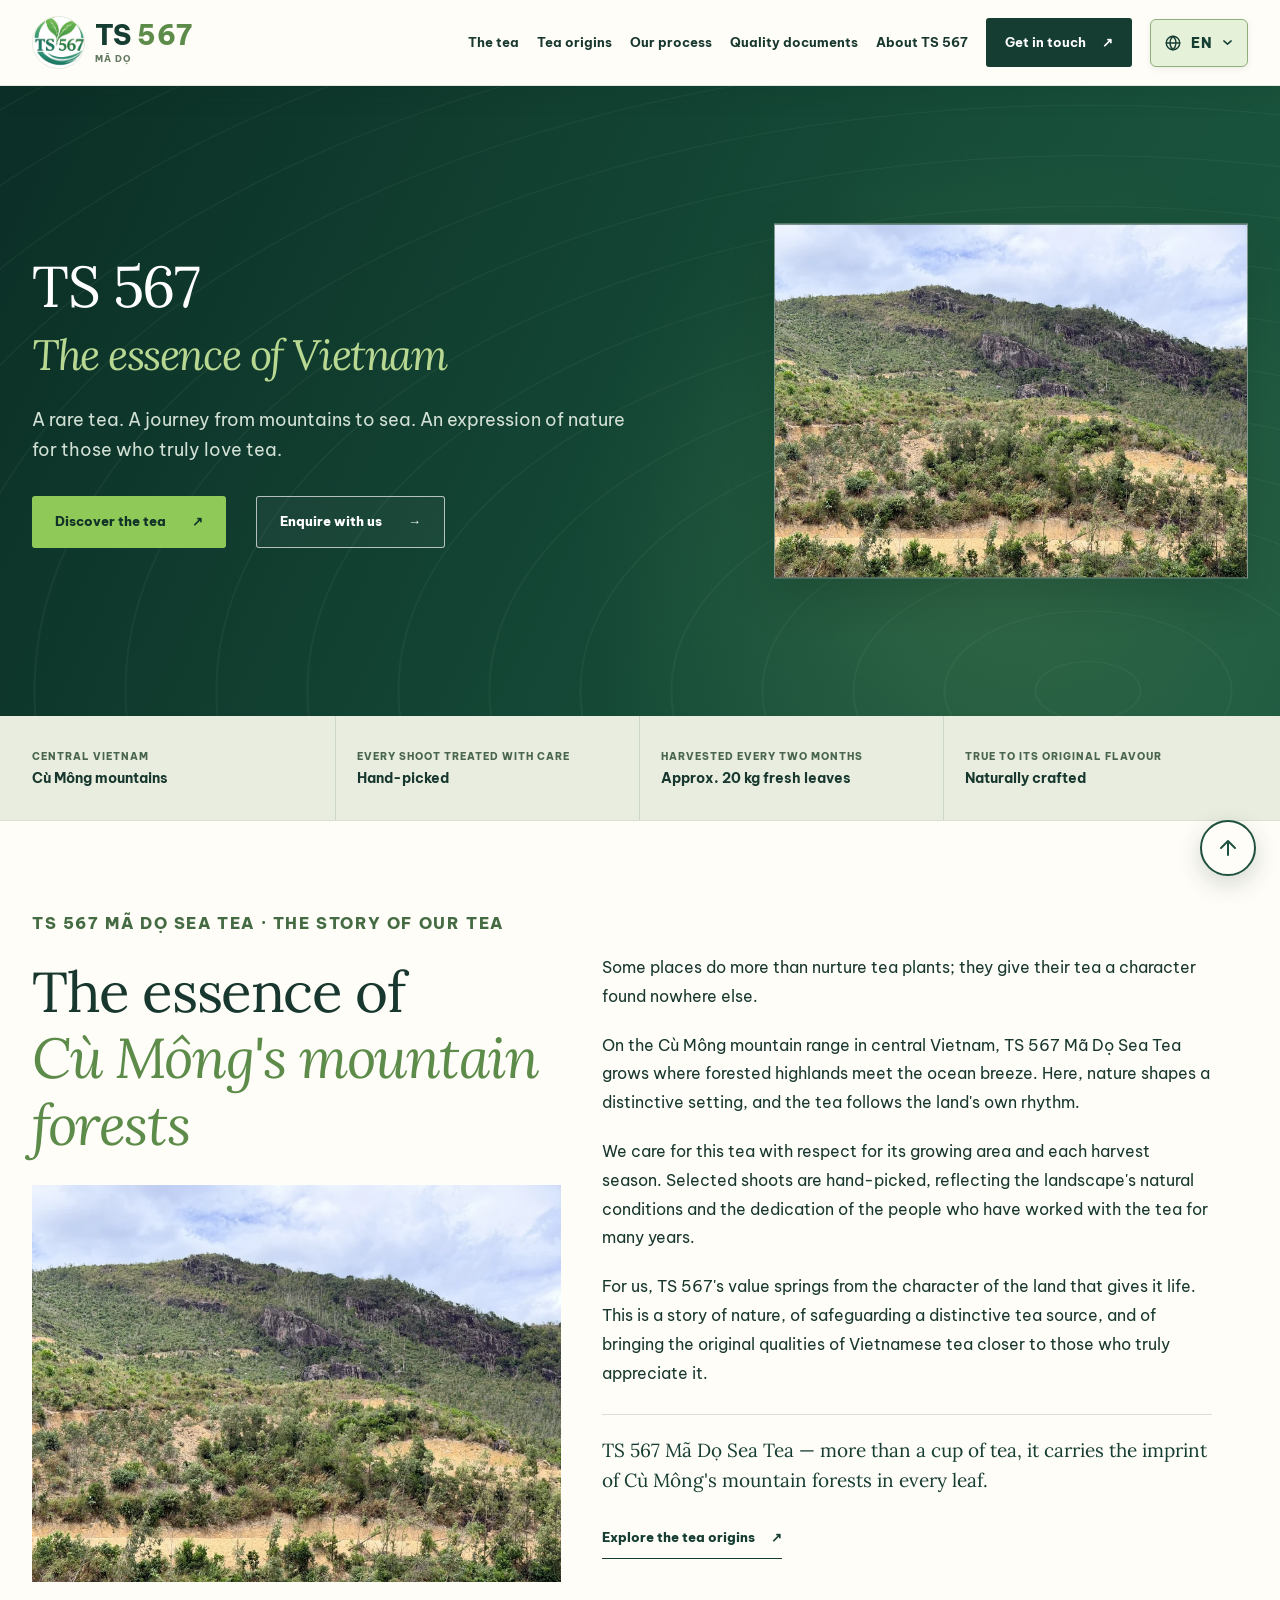
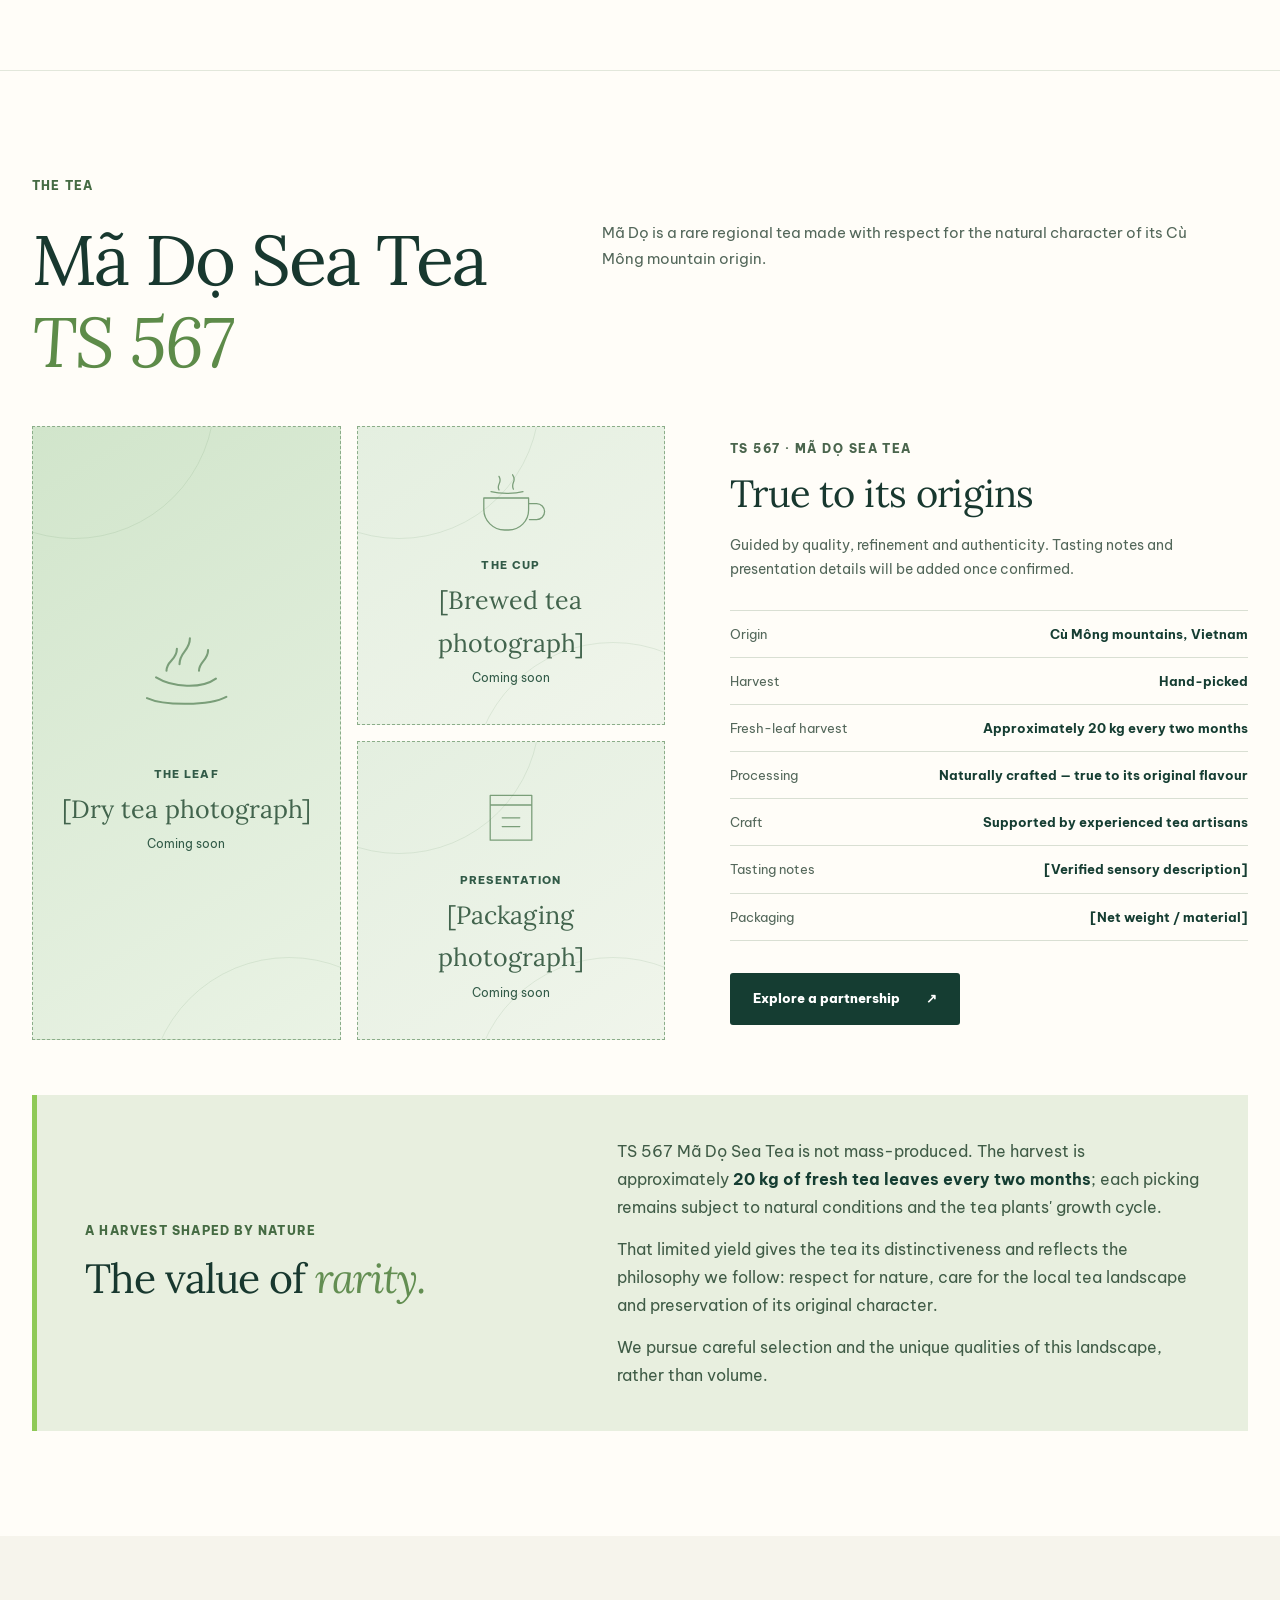
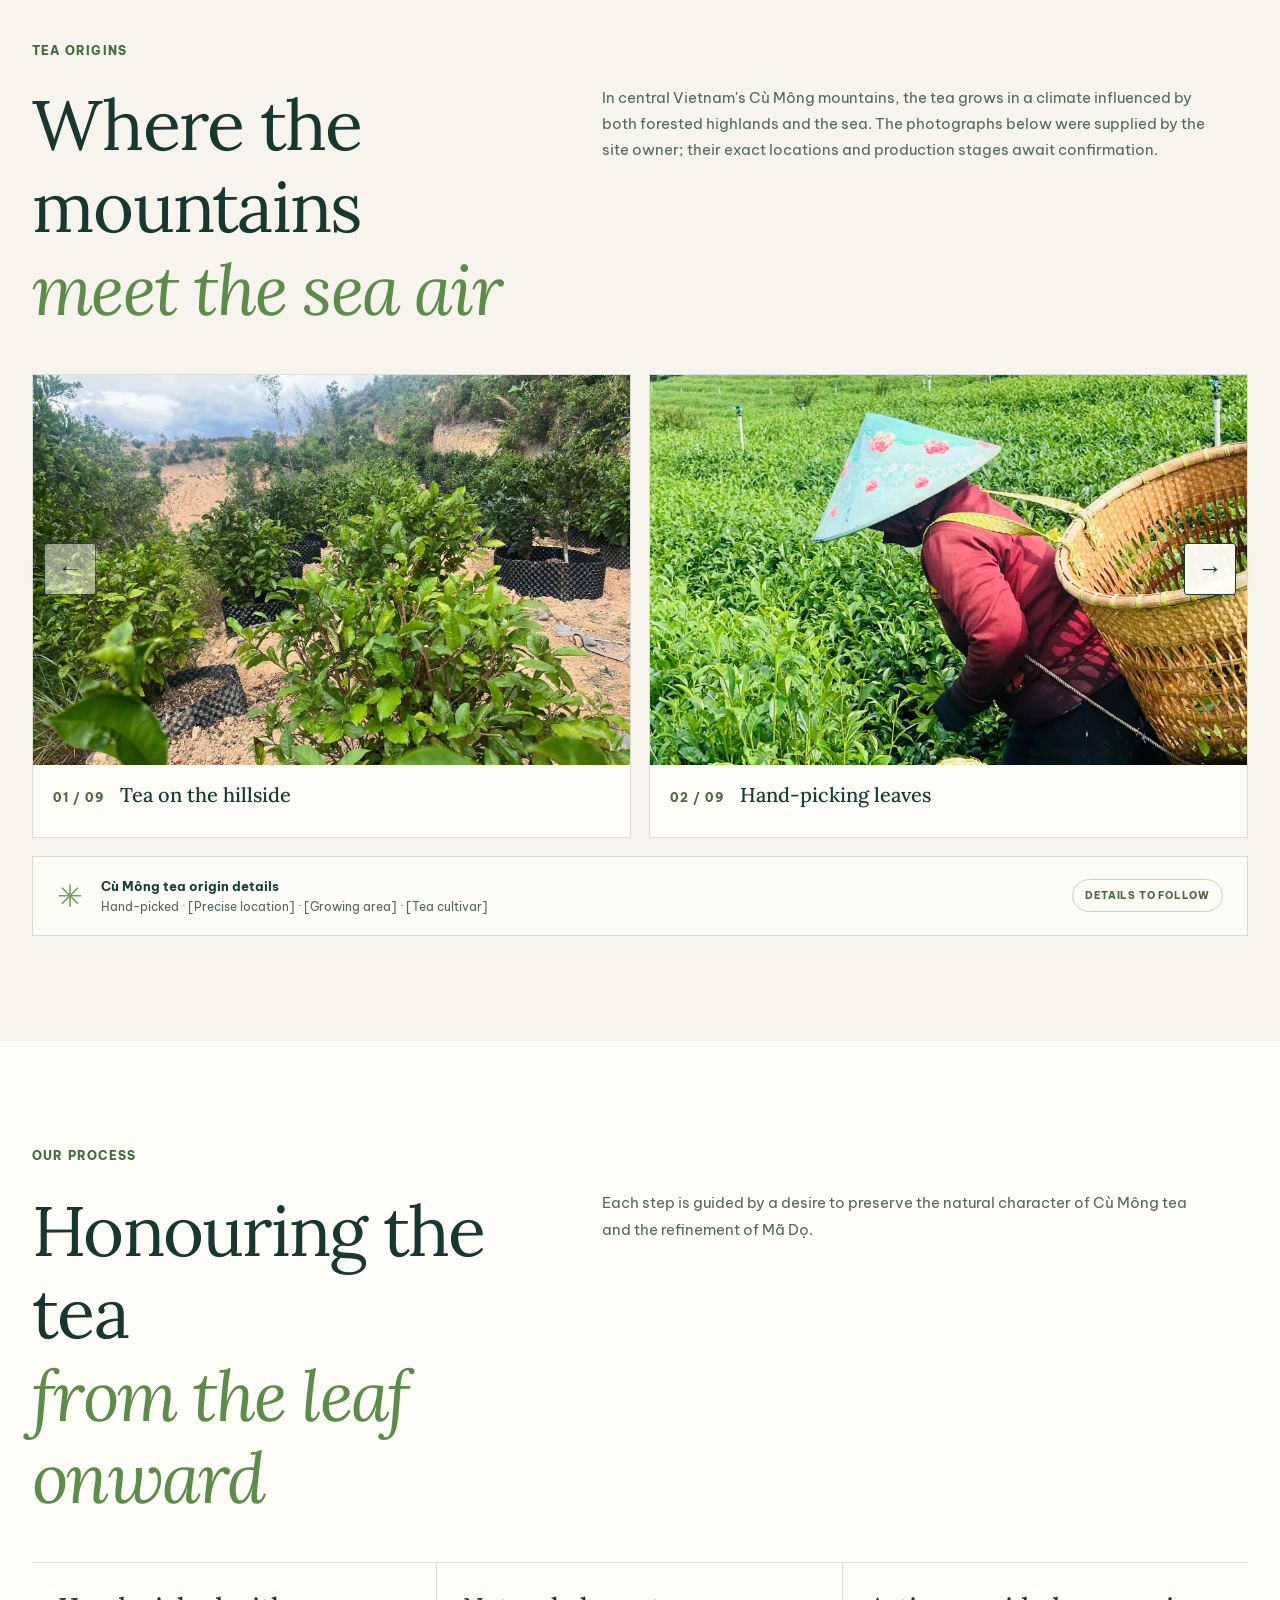
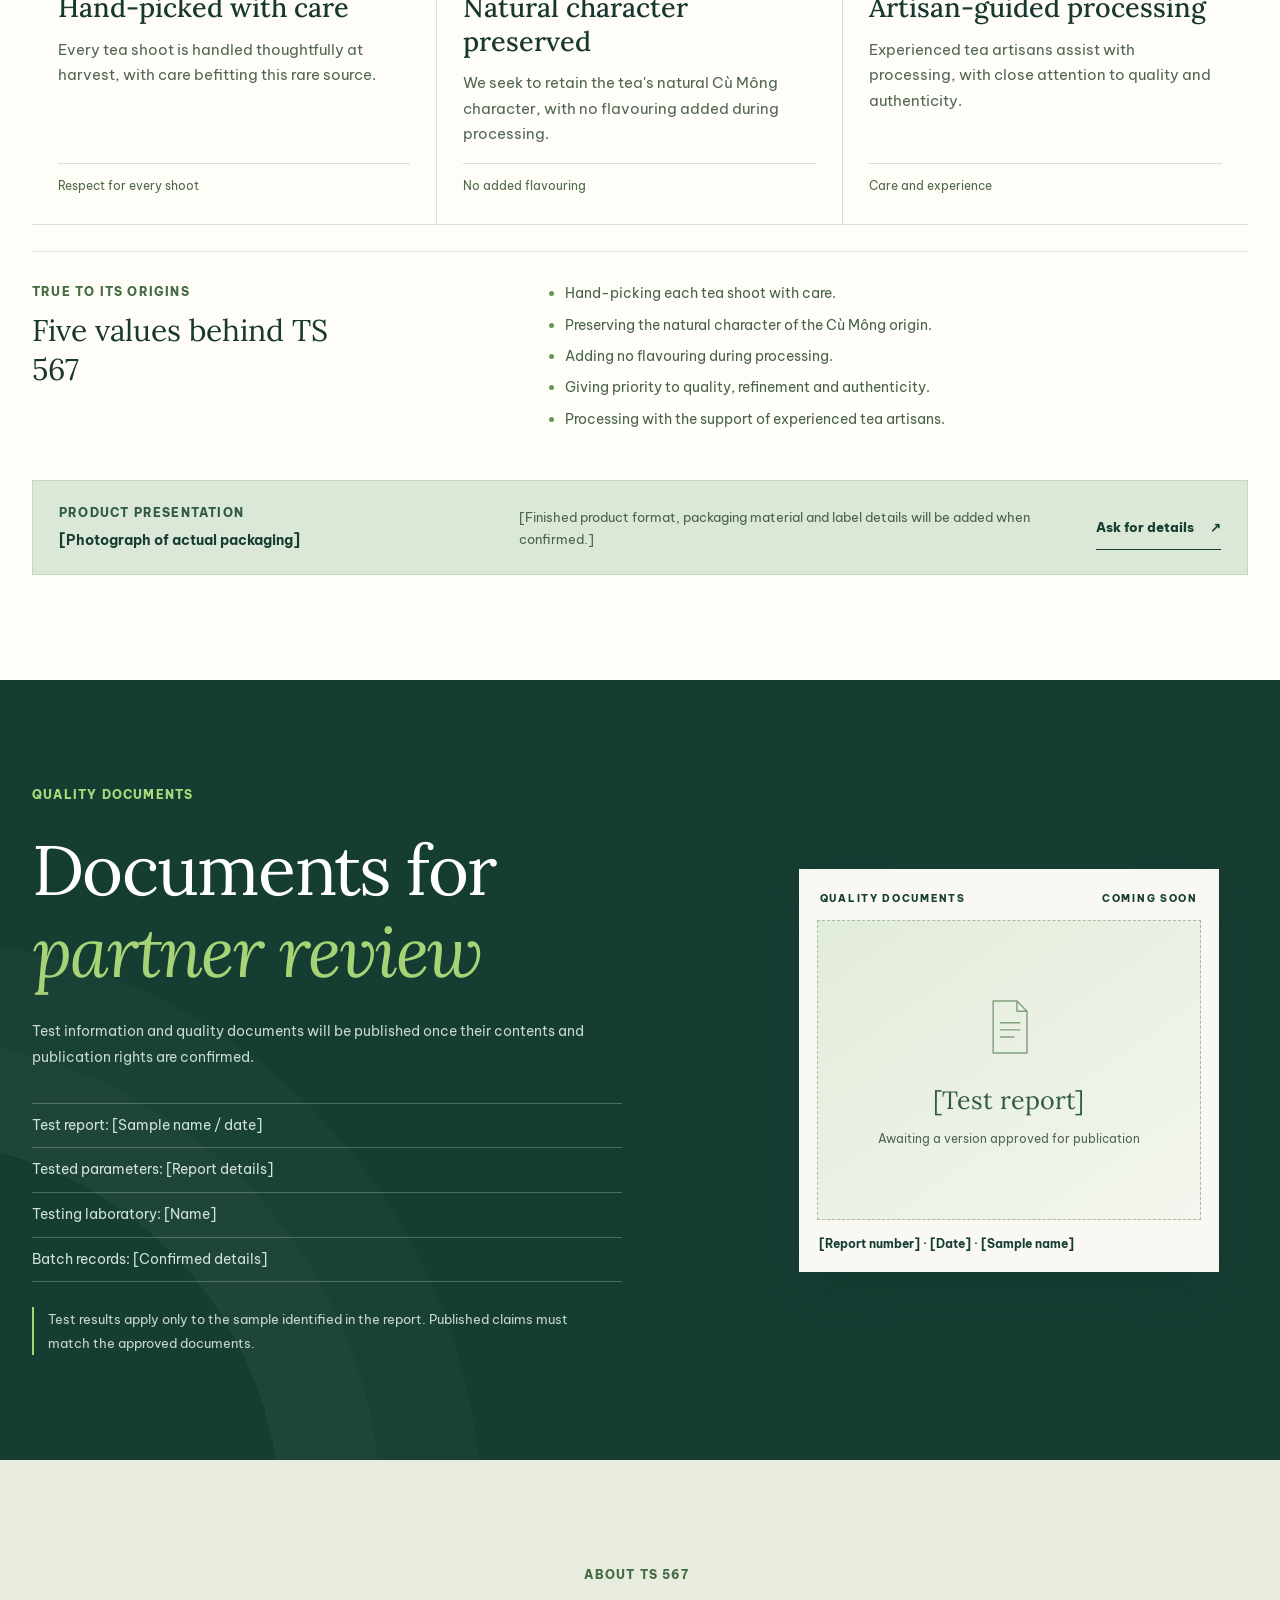
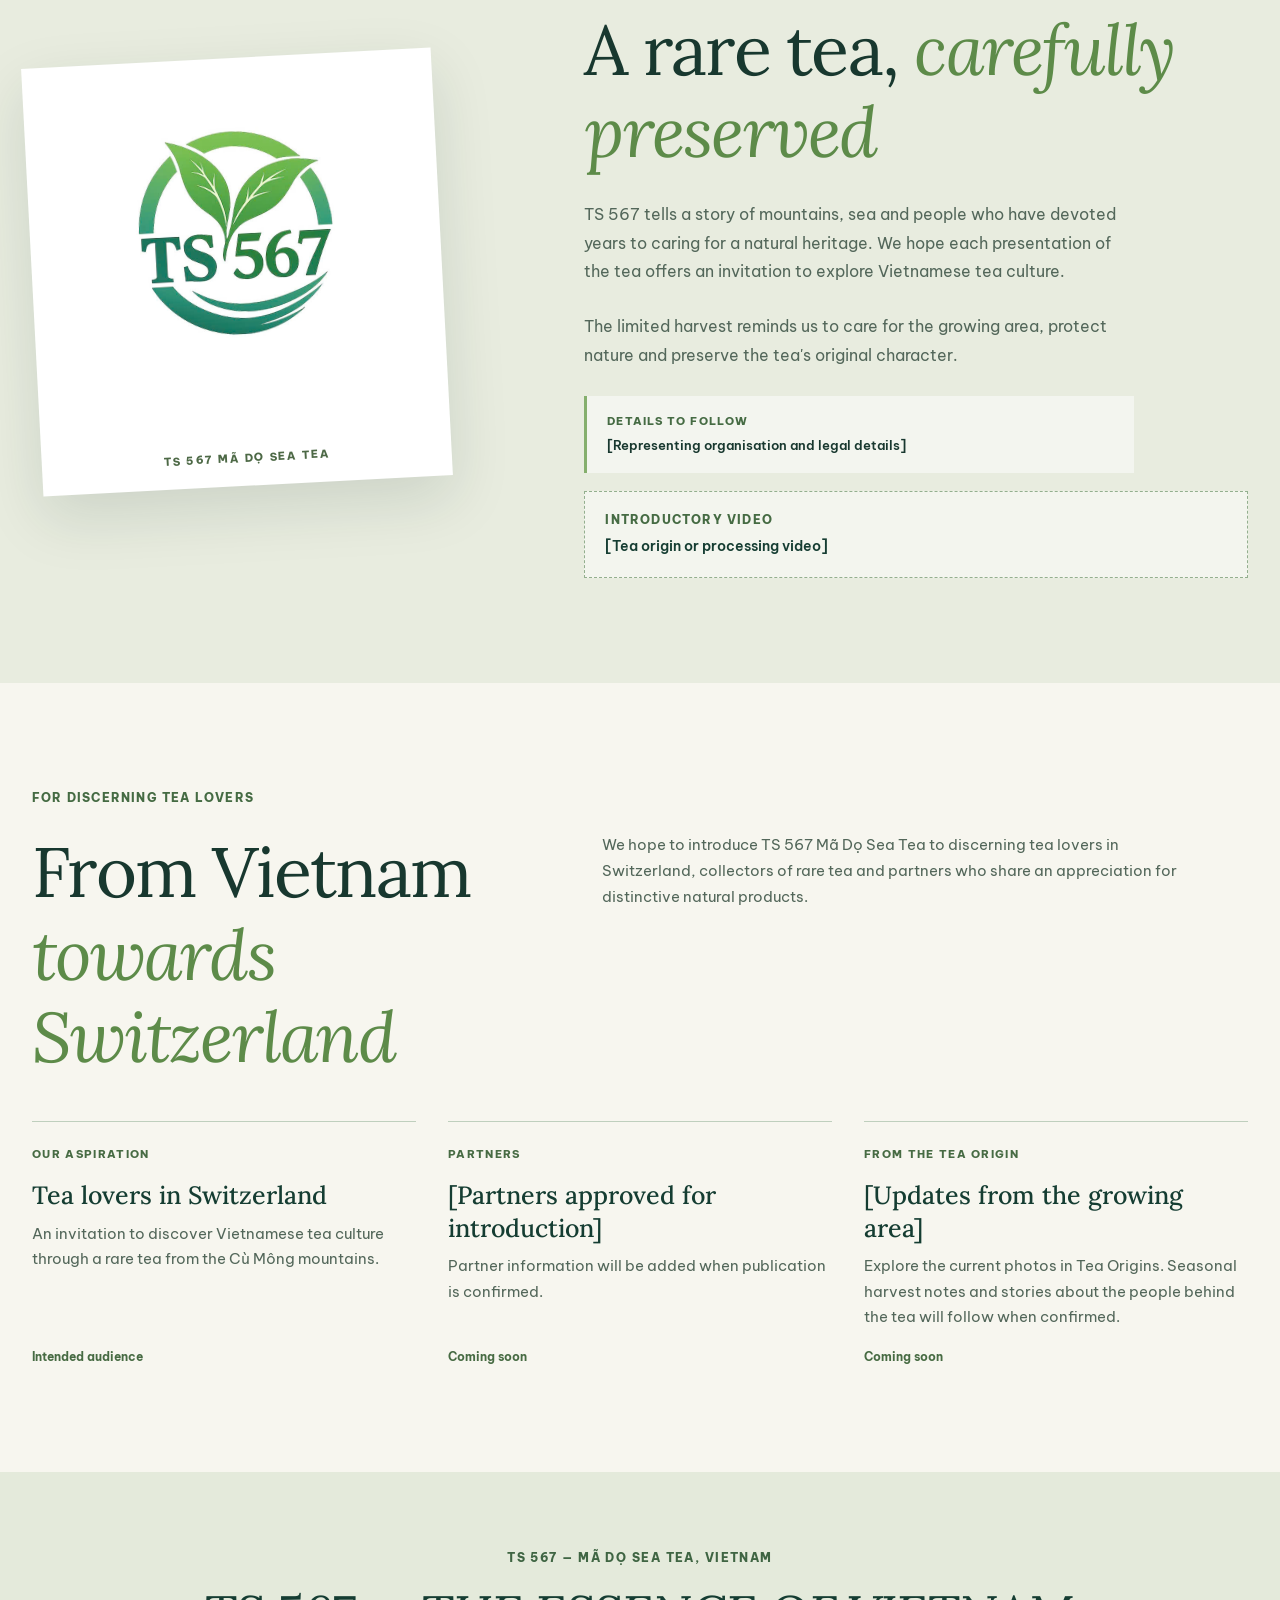
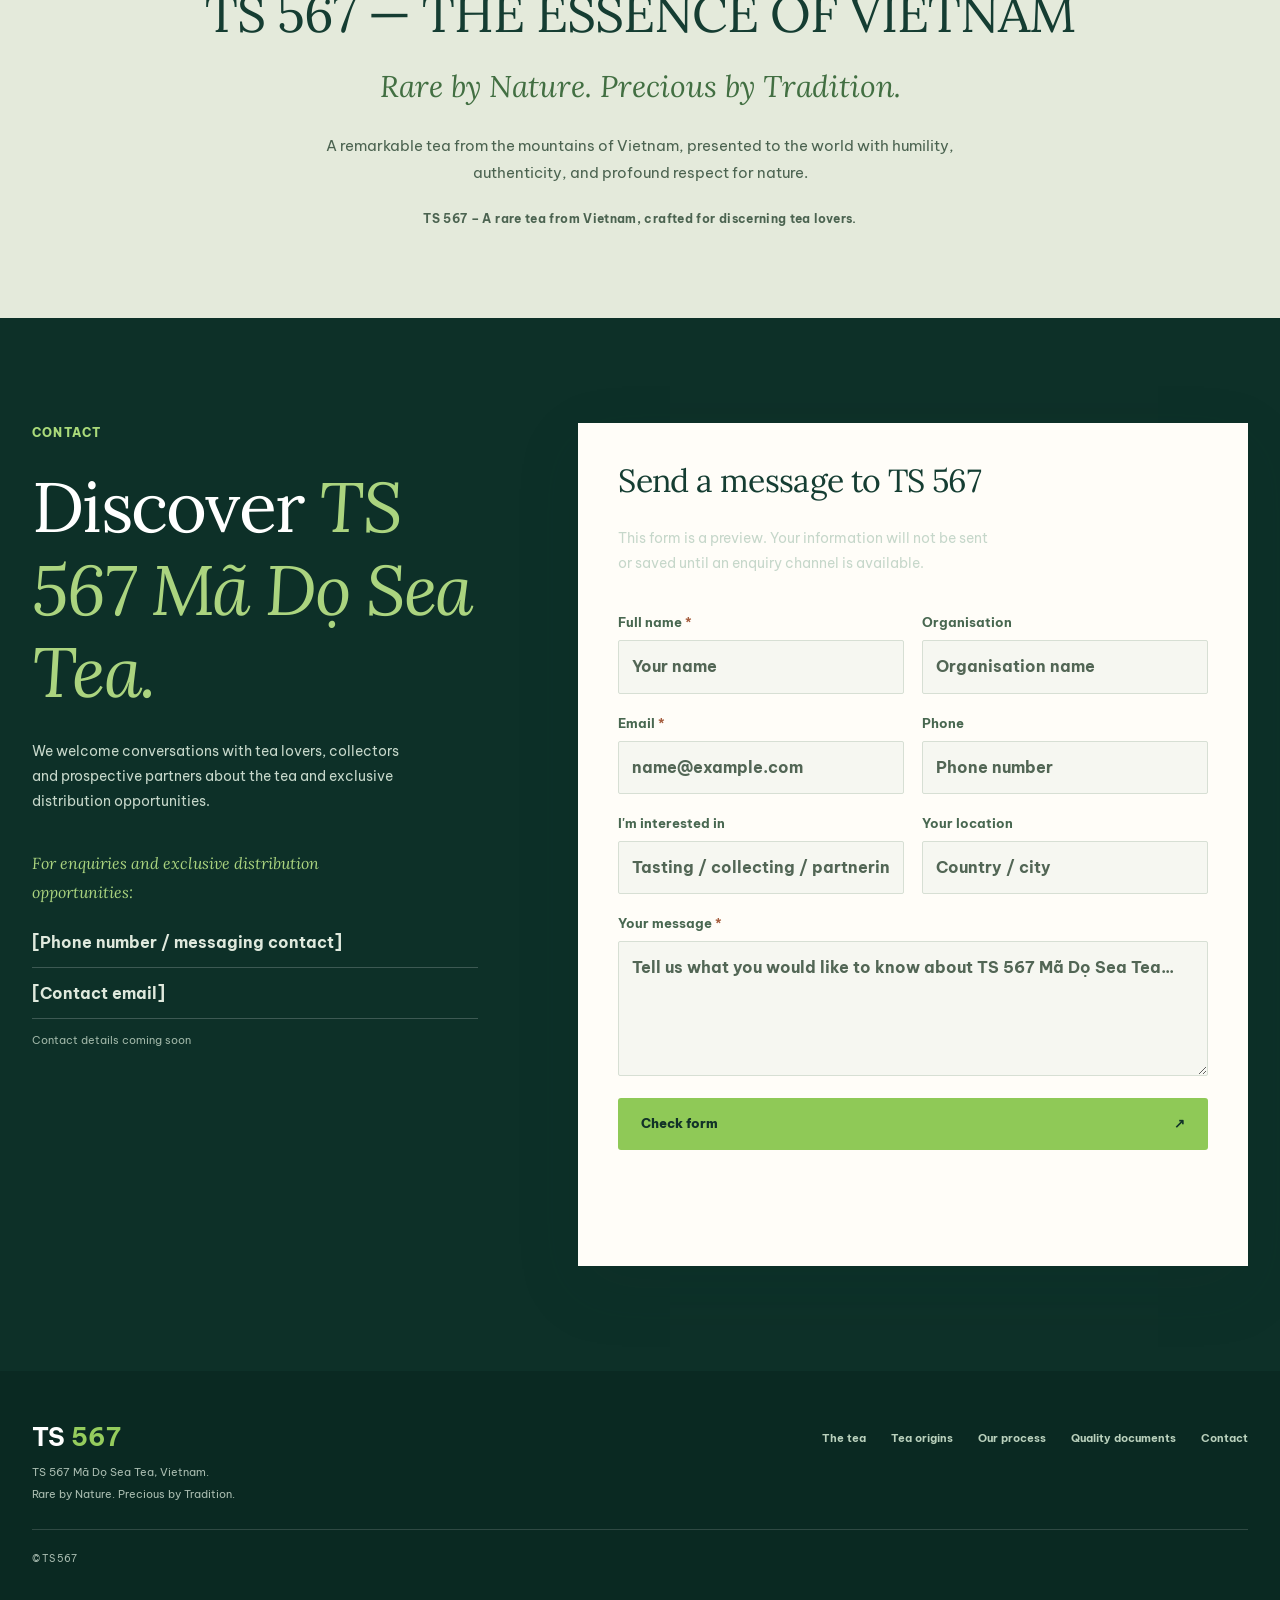
==== commit ec759acd: "Use owner-provided hillside image and move harvest photo to gallery" ====
--- a/en.html
+++ b/en.html
@@ -1,204 +1,205 @@
-<!doctype html>
-<html lang="en">
-  <head>
-    <meta charset="utf-8" />
-    <meta name="viewport" content="width=device-width, initial-scale=1" />
-    <meta name="theme-color" content="#153d32" />
-    <meta name="description" content="TS 567 Mã Dọ tea from Vietnam's Cù Mông mountains. Hand-picked in limited quantities for discerning tea lovers, collectors and prospective partners." />
-    <title>TS 567 — Mã Dọ Tea from Vietnam</title>
-    <link rel="canonical" href="https://minhquang170405-create.github.io/Fresh-tea-supplier/en.html" />
-    <link rel="alternate" hreflang="vi" href="https://minhquang170405-create.github.io/Fresh-tea-supplier/" />
-    <link rel="alternate" hreflang="en" href="https://minhquang170405-create.github.io/Fresh-tea-supplier/en.html" />
-    <link rel="alternate" hreflang="zh-CN" href="https://minhquang170405-create.github.io/Fresh-tea-supplier/zh-cn.html" />
-    <link rel="alternate" hreflang="zh-TW" href="https://minhquang170405-create.github.io/Fresh-tea-supplier/zh-tw.html" />
-    <link rel="alternate" hreflang="x-default" href="https://minhquang170405-create.github.io/Fresh-tea-supplier/" />
-    <link rel="stylesheet" href="fonts.css" />
-    <link rel="stylesheet" href="styles.css?v=20261108e" />
-    <script src="script.js?v=20261106b" defer></script>
-  </head>
-  <body id="top">
-    <a class="skip-link" href="#main">Skip to content</a>
-
-    <header class="site-header">
-      <div class="nav-shell wrap">
-        <a class="brand" href="#top" aria-label="TS 567 — back to top">
-          <span class="brand-image"><img src="assets/logo.jpg" alt="TS 567 tea leaf emblem" /></span>
-          <span class="brand-copy"><strong>TS <em>567</em></strong><small>MÃ DỌ</small></span>
-        </a>
-        <nav class="site-nav" id="site-nav" aria-label="Main navigation">
-          <a href="#san-pham">The tea</a>
-          <a href="#vung-tra">Tea origins</a>
-          <a href="#quy-trinh">Our process</a>
-          <a href="#thu-nghiem">Quality documents</a>
-          <a href="#ve-ts567">About TS 567</a>
-          <a class="nav-cta" href="#lien-he">Get in touch <span aria-hidden="true">↗</span></a>
-        </nav>
-        <details class="language-switcher">
-          <summary aria-label="Choose language, current: English"><svg class="language-icon" viewBox="0 0 24 24" fill="none" stroke="currentColor" stroke-width="1.8" stroke-linecap="round" stroke-linejoin="round" aria-hidden="true"><circle cx="12" cy="12" r="9" /><path d="M3 12h18M12 3c2.5 2.4 4 5.7 4 9s-1.5 6.6-4 9c-2.5-2.4-4-5.7-4-9s1.5-6.6 4-9Z" /></svg><span class="language-code">EN</span><svg class="language-chevron" viewBox="0 0 16 16" fill="none" stroke="currentColor" stroke-width="1.8" stroke-linecap="round" stroke-linejoin="round" aria-hidden="true"><path d="m3.5 6 4.5 4 4.5-4" /></svg></summary>
-          <div class="language-menu">
-            <a href="./" lang="vi">Tiếng Việt</a>
-            <a href="en.html" lang="en" aria-current="page">English</a>
-            <a href="zh-cn.html" lang="zh-CN">简体中文</a>
-            <a href="zh-tw.html" lang="zh-TW">繁體中文（台灣）</a>
-          </div>
-        </details>
-        <button class="menu-toggle" type="button" aria-expanded="false" aria-controls="site-nav" aria-label="Open menu" data-menu-open-label="Open menu" data-menu-close-label="Close menu">
-          <span></span><span></span><span></span>
-        </button>
-      </div>
-    </header>
-
-    <main id="main">
-      <section class="hero hero-reference" aria-labelledby="hero-title">
-        <div class="hero-copy">
-          <div class="hero-inner">
-            <h1 id="hero-title">TS 567 <span>The essence of Vietnam</span></h1>
-            <p class="hero-lead">A rare tea. A journey from mountains to sea. An expression of nature for those who truly love tea.</p>
-            <div class="hero-actions">
-              <a class="button button-lime" href="#san-pham">Discover the tea <span aria-hidden="true">↗</span></a>
-              <a class="button button-ghost" href="#lien-he">Enquire with us <span aria-hidden="true">→</span></a>
-            </div>
-          </div>
-        </div>
-        <figure class="hero-media hero-photo">
-          <img src="assets/hero/tea-harvest-1600.webp" srcset="assets/hero/tea-harvest-800.webp 800w, assets/hero/tea-harvest-1600.webp 1600w" sizes="(max-width: 560px) calc(100vw - 32px), (max-width: 980px) calc(100vw - 56px), 40vw" width="1600" height="1200" loading="eager" fetchpriority="high" decoding="async" alt="Tea pickers working among green tea plants on a hillside" />
-        </figure>
-      </section>
-
-      <section class="proof-strip" aria-label="What makes TS 567 Mã Dọ Sea Tea distinctive">
-        <div class="wrap proof-grid">
-          <div><strong>Cù Mông mountains</strong><small>CENTRAL VIETNAM</small></div>
-          <div><strong>Hand-picked</strong><small>EVERY SHOOT TREATED WITH CARE</small></div>
-          <div><strong>Approx. 20 kg fresh leaves</strong><small>HARVESTED EVERY TWO MONTHS</small></div>
-          <div><strong>Naturally crafted</strong><small>TRUE TO ITS ORIGINAL FLAVOUR</small></div>
-        </div>
-      </section>
-
-      <section class="section supplier-intro" aria-labelledby="supplier-title"><div class="wrap supplier-intro-grid"><div><p class="eyebrow">TS 567 MÃ DỌ SEA TEA · THE STORY OF OUR TEA</p><h2 id="supplier-title">The essence of<br /><i>Cù Mông's mountain forests</i></h2>
-            <figure class="supplier-intro-photo"><img src="assets/hero/tea-harvest-1600.webp" srcset="assets/hero/tea-harvest-800.webp 800w, assets/hero/tea-harvest-1600.webp 1600w" sizes="(max-width: 560px) calc(100vw - 32px), (max-width: 980px) calc(100vw - 64px), 42vw" width="1600" height="1200" loading="lazy" decoding="async" alt="Panoramic tea hillside with people picking tea leaves" /></figure></div><div><p>Some places do more than nurture tea plants; they give their tea a character found nowhere else.</p><p>On the Cù Mông mountain range in central Vietnam, TS 567 Mã Dọ Sea Tea grows where forested highlands meet the ocean breeze. Here, nature shapes a distinctive setting, and the tea follows the land's own rhythm.</p><p>We care for this tea with respect for its growing area and each harvest season. Selected shoots are hand-picked, reflecting the landscape's natural conditions and the dedication of the people who have worked with the tea for many years.</p><p>For us, TS 567's value springs from the character of the land that gives it life. This is a story of nature, of safeguarding a distinctive tea source, and of bringing the original qualities of Vietnamese tea closer to those who truly appreciate it.</p><p class="intro-signature">TS 567 Mã Dọ Sea Tea — more than a cup of tea, it carries the imprint of Cù Mông's mountain forests in every leaf.</p><a class="text-link" href="#vung-tra">Explore the tea origins <span aria-hidden="true">↗</span></a></div></div></section>
-
-      <section class="section product-section" id="san-pham" aria-labelledby="product-title">
-        <div class="wrap">
-          <div class="section-heading split-heading">
-            <div><p class="eyebrow">THE TEA</p><h2 id="product-title">Mã Dọ Sea Tea <i>TS 567</i></h2></div>
-            <p>Mã Dọ is a rare regional tea made with respect for the natural character of its Cù Mông mountain origin.</p>
-          </div>
-          <div class="product-layout">
-            <div class="product-visuals" aria-label="Product photographs awaiting publication">
-              <div class="placeholder-card placeholder-primary">
-                <svg viewBox="0 0 100 100" aria-hidden="true"><path d="M20 67c13 6 48 6 61-1M27 51c13 8 35 9 46 1M43 29c0 9-8 9-8 17m18-25c0 10-8 10-8 20m22-11c0 8-7 9-7 16"/></svg>
-                <span>THE LEAF</span><strong>[Dry tea photograph]</strong><small>Coming soon</small>
-              </div>
-              <div class="placeholder-card">
-                <svg viewBox="0 0 100 100" aria-hidden="true"><path d="M16 45h56v15a25 25 0 0 1-25 25h-5a26 26 0 0 1-26-26V45Zm57 7h9a10 10 0 0 1 0 20h-9M25 37c11 3 29 3 40 0M35 18c5 8-4 10 0 17m17-19c6 8-3 10 1 18"/></svg>
-                <span>THE CUP</span><strong>[Brewed tea photograph]</strong><small>Coming soon</small>
-              </div>
-              <div class="placeholder-card">
-                <svg viewBox="0 0 100 100" aria-hidden="true"><path d="M24 23h52v56H24zM24 35h52M39 51h22M39 62h22"/></svg>
-                <span>PRESENTATION</span><strong>[Packaging photograph]</strong><small>Coming soon</small>
-              </div>
-            </div>
-            <div class="product-info">
-              <p class="product-kicker">TS 567 · MÃ DỌ SEA TEA</p>
-              <h3>True to its origins</h3>
-              <p class="product-intro">Guided by quality, refinement and authenticity. Tasting notes and presentation details will be added once confirmed.</p>
-              <dl class="spec-list">
-                <div><dt>Origin</dt><dd>Cù Mông mountains, Vietnam</dd></div>
-                <div><dt>Harvest</dt><dd>Hand-picked</dd></div>
-                <div><dt>Fresh-leaf harvest</dt><dd>Approximately 20 kg every two months</dd></div>
-                <div><dt>Processing</dt><dd>Naturally crafted — true to its original flavour</dd></div>
-                <div><dt>Craft</dt><dd>Supported by experienced tea artisans</dd></div>
-                <div><dt>Tasting notes</dt><dd>[Verified sensory description]</dd></div>
-                <div><dt>Packaging</dt><dd>[Net weight / material]</dd></div>
-              </dl>
-              <a class="button button-dark" href="#lien-he">Explore a partnership <span aria-hidden="true">↗</span></a>
-            </div>
-          </div>
-          <div class="rarity-story"><div><p class="eyebrow">A HARVEST SHAPED BY NATURE</p><h3>The value of <i>rarity.</i></h3></div><div><p>TS 567 Mã Dọ Sea Tea is not mass-produced. The harvest is approximately <strong>20 kg of fresh tea leaves every two months</strong>; each picking remains subject to natural conditions and the tea plants' growth cycle.</p><p>That limited yield gives the tea its distinctiveness and reflects the philosophy we follow: respect for nature, care for the local tea landscape and preservation of its original character.</p><p>We pursue careful selection and the unique qualities of this landscape, rather than volume.</p></div></div>
-        </div>
-      </section>
-
-      <section class="section garden-section" id="vung-tra" aria-labelledby="garden-title">
-        <div class="wrap">
-          <div class="section-heading split-heading">
-            <div><p class="eyebrow">TEA ORIGINS</p><h2 id="garden-title">Where the mountains<br /><i>meet the sea air</i></h2></div>
-            <p>In central Vietnam's Cù Mông mountains, the tea grows in a climate influenced by both forested highlands and the sea. The photographs below were supplied by the site owner; their exact locations and production stages await confirmation.</p>
-          </div>
-          <div class="gallery-shell" data-gallery>
-            <div class="gallery-controls"><button class="gallery-arrow" type="button" data-gallery-prev aria-label="Previous photo" aria-controls="tea-gallery">←</button><button class="gallery-arrow" type="button" data-gallery-next aria-label="Next photo" aria-controls="tea-gallery">→</button></div>
-            <div class="gallery-track" id="tea-gallery" tabindex="0" role="region" aria-label="Tea field photo gallery">
-              <figure class="gallery-card"><img src="assets/gallery/01-vuon-tra.jpg" width="1800" height="1350" loading="lazy" decoding="async" alt="Tea plants growing on a hillside" /><figcaption><span>01 / 08</span><strong>Tea on the hillside</strong></figcaption></figure>
-              <figure class="gallery-card"><img src="assets/gallery/02-thu-hai.jpg" width="1800" height="1392" loading="lazy" decoding="async" alt="A person hand-picking tea leaves with their face covered" /><figcaption><span>02 / 08</span><strong>Hand-picking leaves</strong></figcaption></figure>
-              <figure class="gallery-card"><img src="assets/gallery/03-bup-tra.jpg" width="1350" height="1800" loading="lazy" decoding="async" alt="Fresh tea bud held in a hand" /><figcaption><span>03 / 08</span><strong>A fresh tea bud</strong></figcaption></figure>
-              <figure class="gallery-card"><img src="assets/gallery/04-gio-tra.jpg" width="1800" height="1350" loading="lazy" decoding="async" alt="People carrying baskets of tea leaves with faces concealed" /><figcaption><span>04 / 08</span><strong>Baskets of tea leaves</strong></figcaption></figure>
-              <figure class="gallery-card"><img src="assets/gallery/05-trai-la.jpg" width="1148" height="861" loading="lazy" decoding="async" alt="Tea leaves spread out on tarps" /><figcaption><span>05 / 08</span><strong>Leaves spread out</strong></figcaption></figure>
-              <figure class="gallery-card"><img src="assets/gallery/06-sang-tre.jpg" width="1800" height="1350" loading="lazy" decoding="async" alt="Workers handling tea leaves in bamboo trays with faces obscured" /><figcaption><span>06 / 08</span><strong>Handling the leaves</strong></figcaption></figure>
-              <figure class="gallery-card"><img src="assets/gallery/07-khay-tra.jpg" width="1800" height="1350" loading="lazy" decoding="async" alt="Stacked tea trays holding leaves" /><figcaption><span>07 / 08</span><strong>Tea trays</strong></figcaption></figure>
-              <figure class="gallery-card"><img src="assets/gallery/08-so-che.jpg" width="1800" height="1350" loading="lazy" decoding="async" alt="Tea leaves spread under a shelter" /><figcaption><span>08 / 08</span><strong>Leaves under shelter</strong></figcaption></figure>
-            </div>
-          </div>
-          <div class="origin-note"><span class="origin-icon" aria-hidden="true">✳</span><p><strong>Cù Mông tea origin details</strong><br />Hand-picked · [Precise location] · [Growing area] · [Tea cultivar]</p><span class="status-pill">Details to follow</span></div>
-        </div>
-      </section>
-
-      <section class="section process-section" id="quy-trinh" aria-labelledby="process-title"><div class="wrap"><div class="section-heading split-heading"><div><p class="eyebrow">OUR PROCESS</p><h2 id="process-title">Honouring the tea<br /><i>from the leaf onward</i></h2></div><p>Each step is guided by a desire to preserve the natural character of Cù Mông tea and the refinement of Mã Dọ.</p></div><div class="steps-grid"><article class="step-card"><h3>Hand-picked with care</h3><p>Every tea shoot is handled thoughtfully at harvest, with care befitting this rare source.</p><small>Respect for every shoot</small></article><article class="step-card"><h3>Natural character preserved</h3><p>We seek to retain the tea's natural Cù Mông character, with no flavouring added during processing.</p><small>No added flavouring</small></article><article class="step-card"><h3>Artisan-guided processing</h3><p>Experienced tea artisans assist with processing, with close attention to quality and authenticity.</p><small>Care and experience</small></article></div><div class="essence-principles"><div><p class="eyebrow">TRUE TO ITS ORIGINS</p><h3>Five values behind TS 567</h3></div><ul><li>Hand-picking each tea shoot with care.</li><li>Preserving the natural character of the Cù Mông origin.</li><li>Adding no flavouring during processing.</li><li>Giving priority to quality, refinement and authenticity.</li><li>Processing with the support of experienced tea artisans.</li></ul></div><div class="packing-note"><div><span>PRODUCT PRESENTATION</span><strong>[Photograph of actual packaging]</strong></div><p>[Finished product format, packaging material and label details will be added when confirmed.]</p><a class="text-link" href="#lien-he">Ask for details <span aria-hidden="true">↗</span></a></div></div></section>
-
-      <section class="section quality-section" id="thu-nghiem" aria-labelledby="quality-title">
-        <div class="wrap quality-layout">
-          <div class="quality-copy">
-            <p class="eyebrow light">QUALITY DOCUMENTS</p>
-            <h2 id="quality-title">Documents for <i>partner review</i></h2>
-            <p>Test information and quality documents will be published once their contents and publication rights are confirmed.</p>
-            <div class="metric-grid">
-              <div><span>Test report: [Sample name / date]</span></div>
-              <div><span>Tested parameters: [Report details]</span></div>
-              <div><span>Testing laboratory: [Name]</span></div>
-              <div><span>Batch records: [Confirmed details]</span></div>
-            </div>
-            <p class="quality-caution">Test results apply only to the sample identified in the report. Published claims must match the approved documents.</p>
-          </div>
-          <div class="report-card">
-            <div class="report-top"><span>QUALITY DOCUMENTS</span><span>COMING SOON</span></div>
-            <div class="report-image-placeholder" aria-label="Test report awaiting approval for publication">
-              <svg viewBox="0 0 100 100" aria-hidden="true"><path d="M28 14h33l14 14v58H28zM61 14v14h14M38 44h27M38 54h27M38 64h19" /></svg>
-              <strong>[Test report]</strong><small>Awaiting a version approved for publication</small>
-            </div>
-            <div class="report-footer"><strong>[Report number] · [Date] · [Sample name]</strong></div>
-          </div>
-        </div>
-      </section>
-
-      <section class="section about-section" id="ve-ts567" aria-labelledby="about-title">
-        <div class="wrap about-layout">
-          <div class="about-logo"><img src="assets/logo.jpg" alt="TS 567 logo with two green tea leaves" loading="lazy" /><small>TS 567 MÃ DỌ SEA TEA</small></div>
-          <div class="about-copy"><p class="eyebrow">ABOUT TS 567</p><h2 id="about-title">A rare tea, <i>carefully preserved</i></h2><p>TS 567 tells a story of mountains, sea and people who have devoted years to caring for a natural heritage. We hope each presentation of the tea offers an invitation to explore Vietnamese tea culture.</p><p>The limited harvest reminds us to care for the growing area, protect nature and preserve the tea's original character.</p><div class="about-placeholder"><span>DETAILS TO FOLLOW</span><strong>[Representing organisation and legal details]</strong></div><div class="video-placeholder"><span>INTRODUCTORY VIDEO</span><strong>[Tea origin or processing video]</strong></div></div>
-        </div>
-      </section>
-
-      <section class="section future-section" aria-labelledby="future-title"><div class="wrap"><div class="section-heading split-heading"><div><p class="eyebrow">FOR DISCERNING TEA LOVERS</p><h2 id="future-title">From Vietnam <i>towards Switzerland</i></h2></div><p>We hope to introduce TS 567 Mã Dọ Sea Tea to discerning tea lovers in Switzerland, collectors of rare tea and partners who share an appreciation for distinctive natural products.</p></div><div class="future-grid"><article><span>OUR ASPIRATION</span><h3>Tea lovers in Switzerland</h3><p>An invitation to discover Vietnamese tea culture through a rare tea from the Cù Mông mountains.</p><small>Intended audience</small></article><article><span>PARTNERS</span><h3>[Partners approved for introduction]</h3><p>Partner information will be added when publication is confirmed.</p><small>Coming soon</small></article><article><span>FROM THE TEA ORIGIN</span><h3>[Updates from the growing area]</h3><p>Explore the current photos in Tea Origins. Seasonal harvest notes and stories about the people behind the tea will follow when confirmed.</p><small>Coming soon</small></article></div></div></section>
-
-      <section class="english-statement" lang="en" aria-labelledby="english-title"><div class="wrap english-statement-inner"><p class="english-overline">TS 567 — Mã Dọ Sea Tea, Vietnam</p><h2 id="english-title">TS 567 — THE ESSENCE OF VIETNAM</h2><p class="english-tagline">Rare by Nature. Precious by Tradition.</p><p>A remarkable tea from the mountains of Vietnam, presented to the world with humility, authenticity, and profound respect for nature.</p><p class="english-closing">TS 567 – A rare tea from Vietnam, crafted for discerning tea lovers.</p></div></section>
-
-
-      <section class="contact-section" id="lien-he" aria-labelledby="contact-title">
-        <div class="wrap contact-layout">
-          <div><p class="eyebrow light">CONTACT</p><h2 id="contact-title">Discover <i>TS 567 Mã Dọ Sea Tea.</i></h2><p>We welcome conversations with tea lovers, collectors and prospective partners about the tea and exclusive distribution opportunities.</p><p class="contact-english" lang="en">For enquiries and exclusive distribution opportunities:</p><div class="contact-placeholder"><span>[Phone number / messaging contact]</span><span>[Contact email]</span><small>Contact details coming soon</small></div></div>
-          <div id="quote-form" class="quote-form" role="group" aria-labelledby="quote-title" aria-describedby="quote-note" data-preview-message="The form is valid, but this is a preview. Your information has not been sent or saved.">
-            <h3 id="quote-title">Send a message to TS 567</h3><p id="quote-note">This form is a preview. Your information will not be sent or saved until an enquiry channel is available.</p>
-            <div class="form-row"><label>Full name <span>*</span><input name="name" autocomplete="name" required placeholder="Your name" /></label><label>Organisation<input name="company" autocomplete="organization" placeholder="Organisation name" /></label></div>
-            <div class="form-row"><label>Email <span>*</span><input name="email" type="email" autocomplete="email" required placeholder="name@example.com" /></label><label>Phone<input name="phone" type="tel" autocomplete="tel" placeholder="Phone number" /></label></div>
-            <div class="form-row"><label>I'm interested in<input name="interest" placeholder="Tasting / collecting / partnering" /></label><label>Your location<input name="destination" placeholder="Country / city" /></label></div>
-            <label>Your message <span>*</span><textarea name="message" rows="4" required placeholder="Tell us what you would like to know about TS 567 Mã Dọ Sea Tea..."></textarea></label>
-            <button class="button button-lime form-submit" type="button">Check form <span aria-hidden="true">↗</span></button>
-            <p class="form-status" id="form-status" role="status" aria-live="polite"></p>
-          </div>
-        </div>
-      </section>
-    </main>
-
-    <footer class="site-footer"><div class="wrap footer-layout"><div><strong>TS <span>567</span></strong><p>TS 567 Mã Dọ Sea Tea, Vietnam.</p><p lang="en">Rare by Nature. Precious by Tradition.</p></div><div><a href="#san-pham">The tea</a><a href="#vung-tra">Tea origins</a><a href="#quy-trinh">Our process</a><a href="#thu-nghiem">Quality documents</a><a href="#lien-he">Contact</a></div><small>© TS 567</small></div></footer>
-
-    <a class="back-to-top" href="#top" aria-label="Back to top" title="Back to top"><svg viewBox="0 0 24 24" aria-hidden="true" focusable="false"><path d="M12 19V5M5 12l7-7 7 7" /></svg></a>
-
-  </body>
-</html>
+<!doctype html>
+<html lang="en">
+  <head>
+    <meta charset="utf-8" />
+    <meta name="viewport" content="width=device-width, initial-scale=1" />
+    <meta name="theme-color" content="#153d32" />
+    <meta name="description" content="TS 567 Mã Dọ tea from Vietnam's Cù Mông mountains. Hand-picked in limited quantities for discerning tea lovers, collectors and prospective partners." />
+    <title>TS 567 — Mã Dọ Tea from Vietnam</title>
+    <link rel="canonical" href="https://minhquang170405-create.github.io/Fresh-tea-supplier/en.html" />
+    <link rel="alternate" hreflang="vi" href="https://minhquang170405-create.github.io/Fresh-tea-supplier/" />
+    <link rel="alternate" hreflang="en" href="https://minhquang170405-create.github.io/Fresh-tea-supplier/en.html" />
+    <link rel="alternate" hreflang="zh-CN" href="https://minhquang170405-create.github.io/Fresh-tea-supplier/zh-cn.html" />
+    <link rel="alternate" hreflang="zh-TW" href="https://minhquang170405-create.github.io/Fresh-tea-supplier/zh-tw.html" />
+    <link rel="alternate" hreflang="x-default" href="https://minhquang170405-create.github.io/Fresh-tea-supplier/" />
+    <link rel="stylesheet" href="fonts.css" />
+    <link rel="stylesheet" href="styles.css?v=20261108e" />
+    <script src="script.js?v=20261106b" defer></script>
+  </head>
+  <body id="top">
+    <a class="skip-link" href="#main">Skip to content</a>
+
+    <header class="site-header">
+      <div class="nav-shell wrap">
+        <a class="brand" href="#top" aria-label="TS 567 — back to top">
+          <span class="brand-image"><img src="assets/logo.jpg" alt="TS 567 tea leaf emblem" /></span>
+          <span class="brand-copy"><strong>TS <em>567</em></strong><small>MÃ DỌ</small></span>
+        </a>
+        <nav class="site-nav" id="site-nav" aria-label="Main navigation">
+          <a href="#san-pham">The tea</a>
+          <a href="#vung-tra">Tea origins</a>
+          <a href="#quy-trinh">Our process</a>
+          <a href="#thu-nghiem">Quality documents</a>
+          <a href="#ve-ts567">About TS 567</a>
+          <a class="nav-cta" href="#lien-he">Get in touch <span aria-hidden="true">↗</span></a>
+        </nav>
+        <details class="language-switcher">
+          <summary aria-label="Choose language, current: English"><svg class="language-icon" viewBox="0 0 24 24" fill="none" stroke="currentColor" stroke-width="1.8" stroke-linecap="round" stroke-linejoin="round" aria-hidden="true"><circle cx="12" cy="12" r="9" /><path d="M3 12h18M12 3c2.5 2.4 4 5.7 4 9s-1.5 6.6-4 9c-2.5-2.4-4-5.7-4-9s1.5-6.6 4-9Z" /></svg><span class="language-code">EN</span><svg class="language-chevron" viewBox="0 0 16 16" fill="none" stroke="currentColor" stroke-width="1.8" stroke-linecap="round" stroke-linejoin="round" aria-hidden="true"><path d="m3.5 6 4.5 4 4.5-4" /></svg></summary>
+          <div class="language-menu">
+            <a href="./" lang="vi">Tiếng Việt</a>
+            <a href="en.html" lang="en" aria-current="page">English</a>
+            <a href="zh-cn.html" lang="zh-CN">简体中文</a>
+            <a href="zh-tw.html" lang="zh-TW">繁體中文（台灣）</a>
+          </div>
+        </details>
+        <button class="menu-toggle" type="button" aria-expanded="false" aria-controls="site-nav" aria-label="Open menu" data-menu-open-label="Open menu" data-menu-close-label="Close menu">
+          <span></span><span></span><span></span>
+        </button>
+      </div>
+    </header>
+
+    <main id="main">
+      <section class="hero hero-reference" aria-labelledby="hero-title">
+        <div class="hero-copy">
+          <div class="hero-inner">
+            <h1 id="hero-title">TS 567 <span>The essence of Vietnam</span></h1>
+            <p class="hero-lead">A rare tea. A journey from mountains to sea. An expression of nature for those who truly love tea.</p>
+            <div class="hero-actions">
+              <a class="button button-lime" href="#san-pham">Discover the tea <span aria-hidden="true">↗</span></a>
+              <a class="button button-ghost" href="#lien-he">Enquire with us <span aria-hidden="true">→</span></a>
+            </div>
+          </div>
+        </div>
+        <figure class="hero-media hero-photo">
+          <img src="assets/hero/rocky-hillside-1280.webp" srcset="assets/hero/rocky-hillside-800.webp 800w, assets/hero/rocky-hillside-1280.webp 1280w" sizes="(max-width: 560px) calc(100vw - 32px), (max-width: 980px) calc(100vw - 56px), 40vw" width="1280" height="960" loading="eager" fetchpriority="high" decoding="async" alt="Green hillside with rocky outcrops under a cloudy sky" />
+        </figure>
+      </section>
+
+      <section class="proof-strip" aria-label="What makes TS 567 Mã Dọ Sea Tea distinctive">
+        <div class="wrap proof-grid">
+          <div><strong>Cù Mông mountains</strong><small>CENTRAL VIETNAM</small></div>
+          <div><strong>Hand-picked</strong><small>EVERY SHOOT TREATED WITH CARE</small></div>
+          <div><strong>Approx. 20 kg fresh leaves</strong><small>HARVESTED EVERY TWO MONTHS</small></div>
+          <div><strong>Naturally crafted</strong><small>TRUE TO ITS ORIGINAL FLAVOUR</small></div>
+        </div>
+      </section>
+
+      <section class="section supplier-intro" aria-labelledby="supplier-title"><div class="wrap supplier-intro-grid"><div><p class="eyebrow">TS 567 MÃ DỌ SEA TEA · THE STORY OF OUR TEA</p><h2 id="supplier-title">The essence of<br /><i>Cù Mông's mountain forests</i></h2>
+            <figure class="supplier-intro-photo"><img src="assets/hero/rocky-hillside-1280.webp" srcset="assets/hero/rocky-hillside-800.webp 800w, assets/hero/rocky-hillside-1280.webp 1280w" sizes="(max-width: 560px) calc(100vw - 32px), (max-width: 980px) calc(100vw - 64px), 42vw" width="1280" height="960" loading="lazy" decoding="async" alt="Wide view of a green, rocky hillside" /></figure></div><div><p>Some places do more than nurture tea plants; they give their tea a character found nowhere else.</p><p>On the Cù Mông mountain range in central Vietnam, TS 567 Mã Dọ Sea Tea grows where forested highlands meet the ocean breeze. Here, nature shapes a distinctive setting, and the tea follows the land's own rhythm.</p><p>We care for this tea with respect for its growing area and each harvest season. Selected shoots are hand-picked, reflecting the landscape's natural conditions and the dedication of the people who have worked with the tea for many years.</p><p>For us, TS 567's value springs from the character of the land that gives it life. This is a story of nature, of safeguarding a distinctive tea source, and of bringing the original qualities of Vietnamese tea closer to those who truly appreciate it.</p><p class="intro-signature">TS 567 Mã Dọ Sea Tea — more than a cup of tea, it carries the imprint of Cù Mông's mountain forests in every leaf.</p><a class="text-link" href="#vung-tra">Explore the tea origins <span aria-hidden="true">↗</span></a></div></div></section>
+
+      <section class="section product-section" id="san-pham" aria-labelledby="product-title">
+        <div class="wrap">
+          <div class="section-heading split-heading">
+            <div><p class="eyebrow">THE TEA</p><h2 id="product-title">Mã Dọ Sea Tea <i>TS 567</i></h2></div>
+            <p>Mã Dọ is a rare regional tea made with respect for the natural character of its Cù Mông mountain origin.</p>
+          </div>
+          <div class="product-layout">
+            <div class="product-visuals" aria-label="Product photographs awaiting publication">
+              <div class="placeholder-card placeholder-primary">
+                <svg viewBox="0 0 100 100" aria-hidden="true"><path d="M20 67c13 6 48 6 61-1M27 51c13 8 35 9 46 1M43 29c0 9-8 9-8 17m18-25c0 10-8 10-8 20m22-11c0 8-7 9-7 16"/></svg>
+                <span>THE LEAF</span><strong>[Dry tea photograph]</strong><small>Coming soon</small>
+              </div>
+              <div class="placeholder-card">
+                <svg viewBox="0 0 100 100" aria-hidden="true"><path d="M16 45h56v15a25 25 0 0 1-25 25h-5a26 26 0 0 1-26-26V45Zm57 7h9a10 10 0 0 1 0 20h-9M25 37c11 3 29 3 40 0M35 18c5 8-4 10 0 17m17-19c6 8-3 10 1 18"/></svg>
+                <span>THE CUP</span><strong>[Brewed tea photograph]</strong><small>Coming soon</small>
+              </div>
+              <div class="placeholder-card">
+                <svg viewBox="0 0 100 100" aria-hidden="true"><path d="M24 23h52v56H24zM24 35h52M39 51h22M39 62h22"/></svg>
+                <span>PRESENTATION</span><strong>[Packaging photograph]</strong><small>Coming soon</small>
+              </div>
+            </div>
+            <div class="product-info">
+              <p class="product-kicker">TS 567 · MÃ DỌ SEA TEA</p>
+              <h3>True to its origins</h3>
+              <p class="product-intro">Guided by quality, refinement and authenticity. Tasting notes and presentation details will be added once confirmed.</p>
+              <dl class="spec-list">
+                <div><dt>Origin</dt><dd>Cù Mông mountains, Vietnam</dd></div>
+                <div><dt>Harvest</dt><dd>Hand-picked</dd></div>
+                <div><dt>Fresh-leaf harvest</dt><dd>Approximately 20 kg every two months</dd></div>
+                <div><dt>Processing</dt><dd>Naturally crafted — true to its original flavour</dd></div>
+                <div><dt>Craft</dt><dd>Supported by experienced tea artisans</dd></div>
+                <div><dt>Tasting notes</dt><dd>[Verified sensory description]</dd></div>
+                <div><dt>Packaging</dt><dd>[Net weight / material]</dd></div>
+              </dl>
+              <a class="button button-dark" href="#lien-he">Explore a partnership <span aria-hidden="true">↗</span></a>
+            </div>
+          </div>
+          <div class="rarity-story"><div><p class="eyebrow">A HARVEST SHAPED BY NATURE</p><h3>The value of <i>rarity.</i></h3></div><div><p>TS 567 Mã Dọ Sea Tea is not mass-produced. The harvest is approximately <strong>20 kg of fresh tea leaves every two months</strong>; each picking remains subject to natural conditions and the tea plants' growth cycle.</p><p>That limited yield gives the tea its distinctiveness and reflects the philosophy we follow: respect for nature, care for the local tea landscape and preservation of its original character.</p><p>We pursue careful selection and the unique qualities of this landscape, rather than volume.</p></div></div>
+        </div>
+      </section>
+
+      <section class="section garden-section" id="vung-tra" aria-labelledby="garden-title">
+        <div class="wrap">
+          <div class="section-heading split-heading">
+            <div><p class="eyebrow">TEA ORIGINS</p><h2 id="garden-title">Where the mountains<br /><i>meet the sea air</i></h2></div>
+            <p>In central Vietnam's Cù Mông mountains, the tea grows in a climate influenced by both forested highlands and the sea. The photographs below were supplied by the site owner; their exact locations and production stages await confirmation.</p>
+          </div>
+          <div class="gallery-shell" data-gallery>
+            <div class="gallery-controls"><button class="gallery-arrow" type="button" data-gallery-prev aria-label="Previous photo" aria-controls="tea-gallery">←</button><button class="gallery-arrow" type="button" data-gallery-next aria-label="Next photo" aria-controls="tea-gallery">→</button></div>
+            <div class="gallery-track" id="tea-gallery" tabindex="0" role="region" aria-label="Tea field photo gallery">
+              <figure class="gallery-card"><img src="assets/gallery/01-vuon-tra.jpg" width="1800" height="1350" loading="lazy" decoding="async" alt="Tea plants growing on a hillside" /><figcaption><span>01 / 09</span><strong>Tea on the hillside</strong></figcaption></figure>
+              <figure class="gallery-card"><img src="assets/gallery/02-thu-hai.jpg" width="1800" height="1392" loading="lazy" decoding="async" alt="A person hand-picking tea leaves with their face covered" /><figcaption><span>02 / 09</span><strong>Hand-picking leaves</strong></figcaption></figure>
+              <figure class="gallery-card"><img src="assets/gallery/03-bup-tra.jpg" width="1350" height="1800" loading="lazy" decoding="async" alt="Fresh tea bud held in a hand" /><figcaption><span>03 / 09</span><strong>A fresh tea bud</strong></figcaption></figure>
+              <figure class="gallery-card"><img src="assets/gallery/04-gio-tra.jpg" width="1800" height="1350" loading="lazy" decoding="async" alt="People carrying baskets of tea leaves with faces concealed" /><figcaption><span>04 / 09</span><strong>Baskets of tea leaves</strong></figcaption></figure>
+              <figure class="gallery-card"><img src="assets/gallery/05-trai-la.jpg" width="1148" height="861" loading="lazy" decoding="async" alt="Tea leaves spread out on tarps" /><figcaption><span>05 / 09</span><strong>Leaves spread out</strong></figcaption></figure>
+              <figure class="gallery-card"><img src="assets/gallery/06-sang-tre.jpg" width="1800" height="1350" loading="lazy" decoding="async" alt="Workers handling tea leaves in bamboo trays with faces obscured" /><figcaption><span>06 / 09</span><strong>Handling the leaves</strong></figcaption></figure>
+              <figure class="gallery-card"><img src="assets/gallery/07-khay-tra.jpg" width="1800" height="1350" loading="lazy" decoding="async" alt="Stacked tea trays holding leaves" /><figcaption><span>07 / 09</span><strong>Tea trays</strong></figcaption></figure>
+              <figure class="gallery-card"><img src="assets/gallery/08-so-che.jpg" width="1800" height="1350" loading="lazy" decoding="async" alt="Tea leaves spread under a shelter" /><figcaption><span>08 / 09</span><strong>Leaves under shelter</strong></figcaption></figure>
+              <figure class="gallery-card"><img src="assets/hero/tea-harvest-1600.webp" srcset="assets/hero/tea-harvest-800.webp 800w, assets/hero/tea-harvest-1600.webp 1600w" sizes="(max-width: 560px) calc(100vw - 32px), 50vw" width="1600" height="1200" loading="lazy" decoding="async" alt="A group of tea pickers working on a green hillside" /><figcaption><span>09 / 09</span><strong>Tea picking on the hillside</strong></figcaption></figure>
+            </div>
+          </div>
+          <div class="origin-note"><span class="origin-icon" aria-hidden="true">✳</span><p><strong>Cù Mông tea origin details</strong><br />Hand-picked · [Precise location] · [Growing area] · [Tea cultivar]</p><span class="status-pill">Details to follow</span></div>
+        </div>
+      </section>
+
+      <section class="section process-section" id="quy-trinh" aria-labelledby="process-title"><div class="wrap"><div class="section-heading split-heading"><div><p class="eyebrow">OUR PROCESS</p><h2 id="process-title">Honouring the tea<br /><i>from the leaf onward</i></h2></div><p>Each step is guided by a desire to preserve the natural character of Cù Mông tea and the refinement of Mã Dọ.</p></div><div class="steps-grid"><article class="step-card"><h3>Hand-picked with care</h3><p>Every tea shoot is handled thoughtfully at harvest, with care befitting this rare source.</p><small>Respect for every shoot</small></article><article class="step-card"><h3>Natural character preserved</h3><p>We seek to retain the tea's natural Cù Mông character, with no flavouring added during processing.</p><small>No added flavouring</small></article><article class="step-card"><h3>Artisan-guided processing</h3><p>Experienced tea artisans assist with processing, with close attention to quality and authenticity.</p><small>Care and experience</small></article></div><div class="essence-principles"><div><p class="eyebrow">TRUE TO ITS ORIGINS</p><h3>Five values behind TS 567</h3></div><ul><li>Hand-picking each tea shoot with care.</li><li>Preserving the natural character of the Cù Mông origin.</li><li>Adding no flavouring during processing.</li><li>Giving priority to quality, refinement and authenticity.</li><li>Processing with the support of experienced tea artisans.</li></ul></div><div class="packing-note"><div><span>PRODUCT PRESENTATION</span><strong>[Photograph of actual packaging]</strong></div><p>[Finished product format, packaging material and label details will be added when confirmed.]</p><a class="text-link" href="#lien-he">Ask for details <span aria-hidden="true">↗</span></a></div></div></section>
+
+      <section class="section quality-section" id="thu-nghiem" aria-labelledby="quality-title">
+        <div class="wrap quality-layout">
+          <div class="quality-copy">
+            <p class="eyebrow light">QUALITY DOCUMENTS</p>
+            <h2 id="quality-title">Documents for <i>partner review</i></h2>
+            <p>Test information and quality documents will be published once their contents and publication rights are confirmed.</p>
+            <div class="metric-grid">
+              <div><span>Test report: [Sample name / date]</span></div>
+              <div><span>Tested parameters: [Report details]</span></div>
+              <div><span>Testing laboratory: [Name]</span></div>
+              <div><span>Batch records: [Confirmed details]</span></div>
+            </div>
+            <p class="quality-caution">Test results apply only to the sample identified in the report. Published claims must match the approved documents.</p>
+          </div>
+          <div class="report-card">
+            <div class="report-top"><span>QUALITY DOCUMENTS</span><span>COMING SOON</span></div>
+            <div class="report-image-placeholder" aria-label="Test report awaiting approval for publication">
+              <svg viewBox="0 0 100 100" aria-hidden="true"><path d="M28 14h33l14 14v58H28zM61 14v14h14M38 44h27M38 54h27M38 64h19" /></svg>
+              <strong>[Test report]</strong><small>Awaiting a version approved for publication</small>
+            </div>
+            <div class="report-footer"><strong>[Report number] · [Date] · [Sample name]</strong></div>
+          </div>
+        </div>
+      </section>
+
+      <section class="section about-section" id="ve-ts567" aria-labelledby="about-title">
+        <div class="wrap about-layout">
+          <div class="about-logo"><img src="assets/logo.jpg" alt="TS 567 logo with two green tea leaves" loading="lazy" /><small>TS 567 MÃ DỌ SEA TEA</small></div>
+          <div class="about-copy"><p class="eyebrow">ABOUT TS 567</p><h2 id="about-title">A rare tea, <i>carefully preserved</i></h2><p>TS 567 tells a story of mountains, sea and people who have devoted years to caring for a natural heritage. We hope each presentation of the tea offers an invitation to explore Vietnamese tea culture.</p><p>The limited harvest reminds us to care for the growing area, protect nature and preserve the tea's original character.</p><div class="about-placeholder"><span>DETAILS TO FOLLOW</span><strong>[Representing organisation and legal details]</strong></div><div class="video-placeholder"><span>INTRODUCTORY VIDEO</span><strong>[Tea origin or processing video]</strong></div></div>
+        </div>
+      </section>
+
+      <section class="section future-section" aria-labelledby="future-title"><div class="wrap"><div class="section-heading split-heading"><div><p class="eyebrow">FOR DISCERNING TEA LOVERS</p><h2 id="future-title">From Vietnam <i>towards Switzerland</i></h2></div><p>We hope to introduce TS 567 Mã Dọ Sea Tea to discerning tea lovers in Switzerland, collectors of rare tea and partners who share an appreciation for distinctive natural products.</p></div><div class="future-grid"><article><span>OUR ASPIRATION</span><h3>Tea lovers in Switzerland</h3><p>An invitation to discover Vietnamese tea culture through a rare tea from the Cù Mông mountains.</p><small>Intended audience</small></article><article><span>PARTNERS</span><h3>[Partners approved for introduction]</h3><p>Partner information will be added when publication is confirmed.</p><small>Coming soon</small></article><article><span>FROM THE TEA ORIGIN</span><h3>[Updates from the growing area]</h3><p>Explore the current photos in Tea Origins. Seasonal harvest notes and stories about the people behind the tea will follow when confirmed.</p><small>Coming soon</small></article></div></div></section>
+
+      <section class="english-statement" lang="en" aria-labelledby="english-title"><div class="wrap english-statement-inner"><p class="english-overline">TS 567 — Mã Dọ Sea Tea, Vietnam</p><h2 id="english-title">TS 567 — THE ESSENCE OF VIETNAM</h2><p class="english-tagline">Rare by Nature. Precious by Tradition.</p><p>A remarkable tea from the mountains of Vietnam, presented to the world with humility, authenticity, and profound respect for nature.</p><p class="english-closing">TS 567 – A rare tea from Vietnam, crafted for discerning tea lovers.</p></div></section>
+
+
+      <section class="contact-section" id="lien-he" aria-labelledby="contact-title">
+        <div class="wrap contact-layout">
+          <div><p class="eyebrow light">CONTACT</p><h2 id="contact-title">Discover <i>TS 567 Mã Dọ Sea Tea.</i></h2><p>We welcome conversations with tea lovers, collectors and prospective partners about the tea and exclusive distribution opportunities.</p><p class="contact-english" lang="en">For enquiries and exclusive distribution opportunities:</p><div class="contact-placeholder"><span>[Phone number / messaging contact]</span><span>[Contact email]</span><small>Contact details coming soon</small></div></div>
+          <div id="quote-form" class="quote-form" role="group" aria-labelledby="quote-title" aria-describedby="quote-note" data-preview-message="The form is valid, but this is a preview. Your information has not been sent or saved.">
+            <h3 id="quote-title">Send a message to TS 567</h3><p id="quote-note">This form is a preview. Your information will not be sent or saved until an enquiry channel is available.</p>
+            <div class="form-row"><label>Full name <span>*</span><input name="name" autocomplete="name" required placeholder="Your name" /></label><label>Organisation<input name="company" autocomplete="organization" placeholder="Organisation name" /></label></div>
+            <div class="form-row"><label>Email <span>*</span><input name="email" type="email" autocomplete="email" required placeholder="name@example.com" /></label><label>Phone<input name="phone" type="tel" autocomplete="tel" placeholder="Phone number" /></label></div>
+            <div class="form-row"><label>I'm interested in<input name="interest" placeholder="Tasting / collecting / partnering" /></label><label>Your location<input name="destination" placeholder="Country / city" /></label></div>
+            <label>Your message <span>*</span><textarea name="message" rows="4" required placeholder="Tell us what you would like to know about TS 567 Mã Dọ Sea Tea..."></textarea></label>
+            <button class="button button-lime form-submit" type="button">Check form <span aria-hidden="true">↗</span></button>
+            <p class="form-status" id="form-status" role="status" aria-live="polite"></p>
+          </div>
+        </div>
+      </section>
+    </main>
+
+    <footer class="site-footer"><div class="wrap footer-layout"><div><strong>TS <span>567</span></strong><p>TS 567 Mã Dọ Sea Tea, Vietnam.</p><p lang="en">Rare by Nature. Precious by Tradition.</p></div><div><a href="#san-pham">The tea</a><a href="#vung-tra">Tea origins</a><a href="#quy-trinh">Our process</a><a href="#thu-nghiem">Quality documents</a><a href="#lien-he">Contact</a></div><small>© TS 567</small></div></footer>
+
+    <a class="back-to-top" href="#top" aria-label="Back to top" title="Back to top"><svg viewBox="0 0 24 24" aria-hidden="true" focusable="false"><path d="M12 19V5M5 12l7-7 7 7" /></svg></a>
+
+  </body>
+</html>
--- a/styles.css
+++ b/styles.css
@@ -394,7 +394,7 @@
 @media (max-width:800px){.gallery-shell{--gallery-photo-height:330px}}
 @media (max-width:560px){.gallery-shell{--gallery-photo-height:285px;--gallery-gap:12px}.gallery-arrow{width:48px;height:48px}.gallery-arrow[data-gallery-prev]{left:8px}.gallery-arrow[data-gallery-next]{right:8px}.gallery-card{flex-basis:100%}.gallery-card figcaption{min-height:68px;padding:13px 15px;gap:10px}.gallery-card figcaption strong{font-size:17px}}
 
-/* The owner-selected harvest image replaces the hero placeholder. */
+/* The owner-provided hillside image leads the hero and tea story. */
 .hero-reference .hero-photo{margin:0;aspect-ratio:4/3;min-height:0;background:#214b39}
 .hero-photo img{position:absolute;inset:0;display:block;width:100%;height:100%;object-fit:cover;object-position:center 54%}
 @media (min-width:981px){
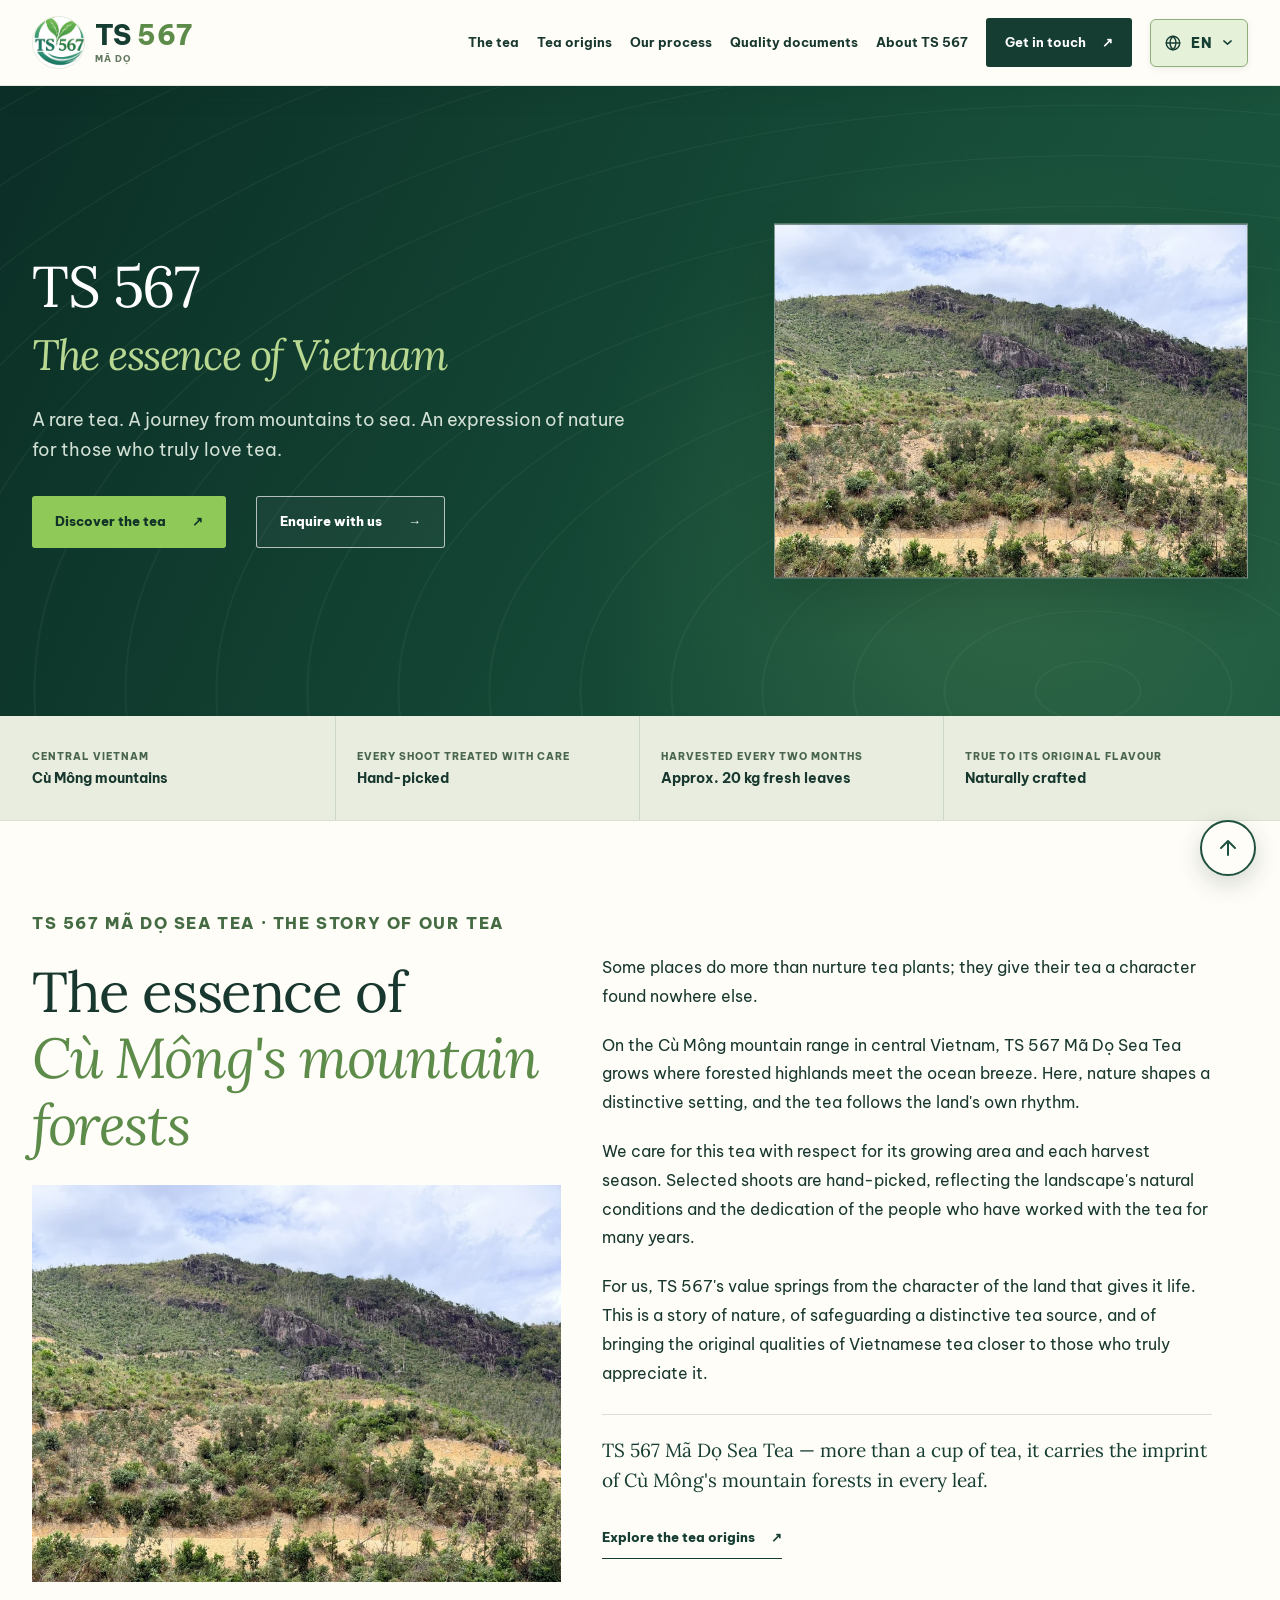
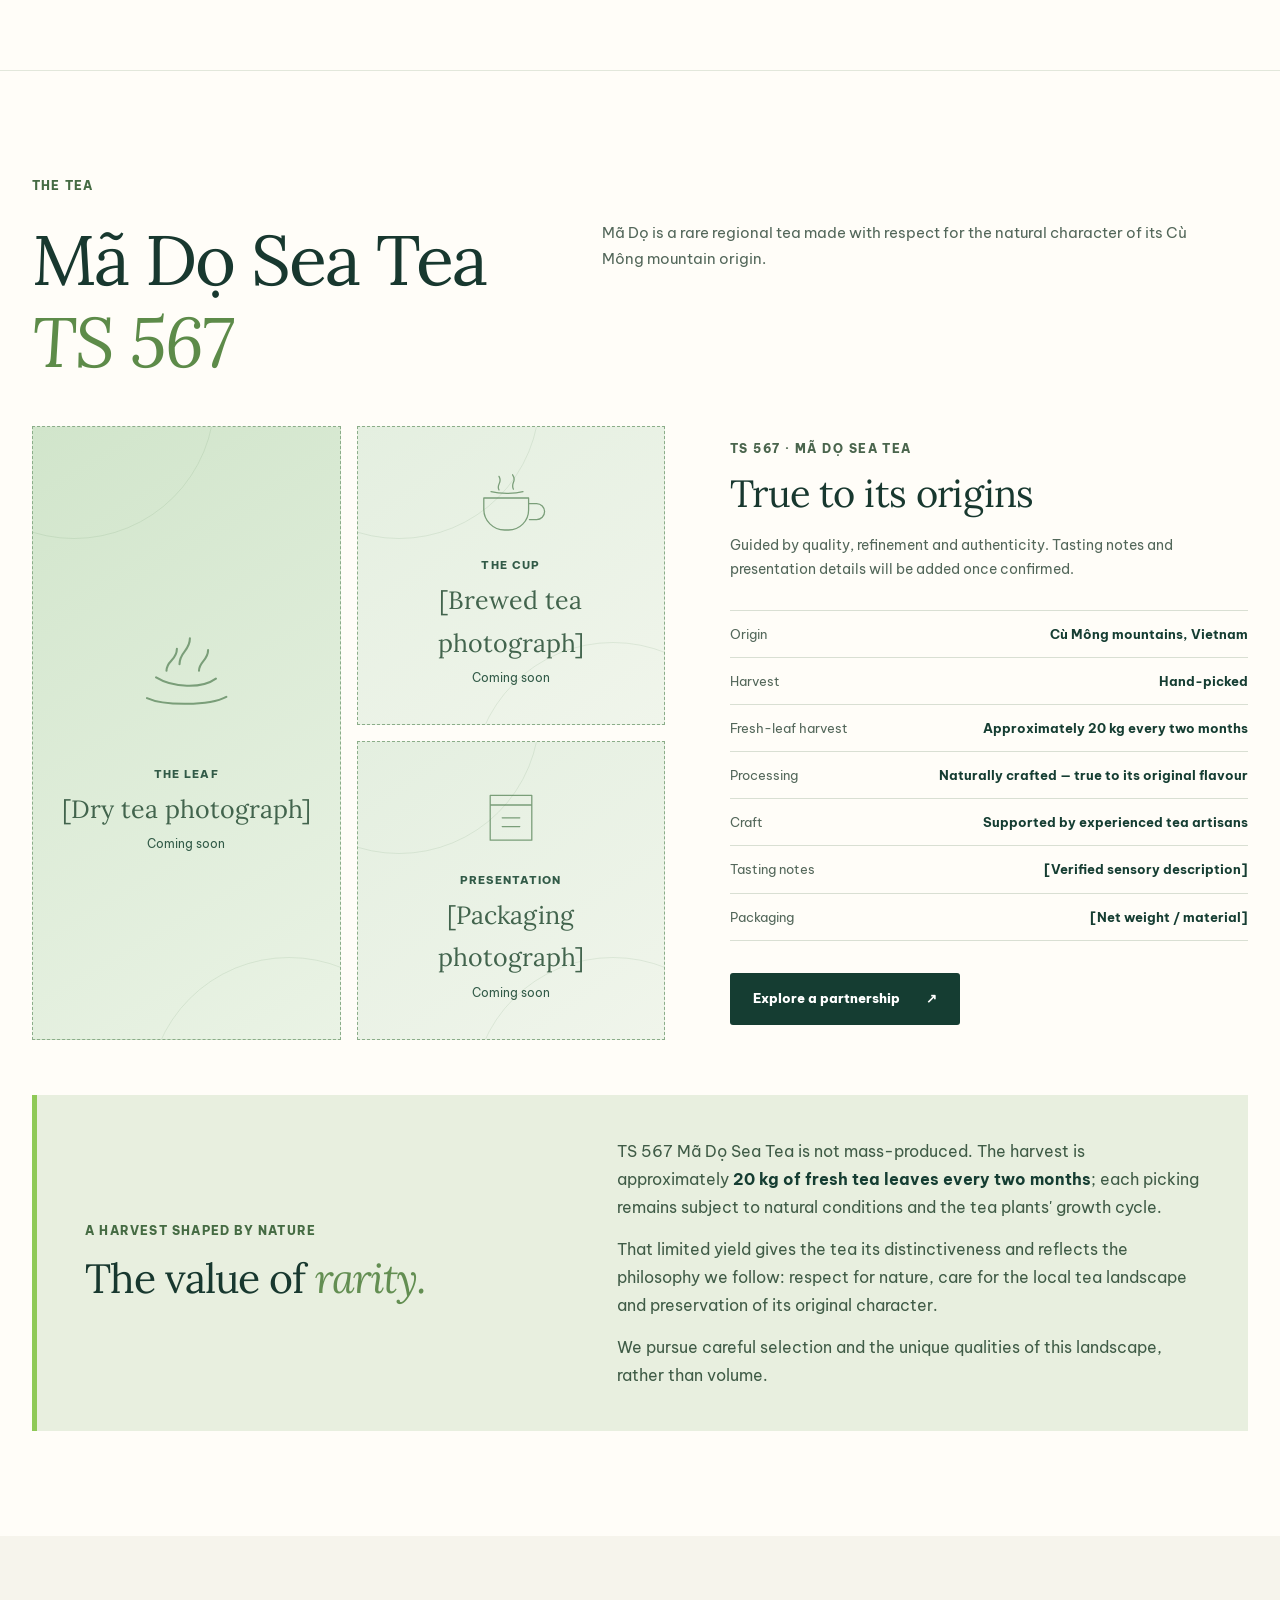
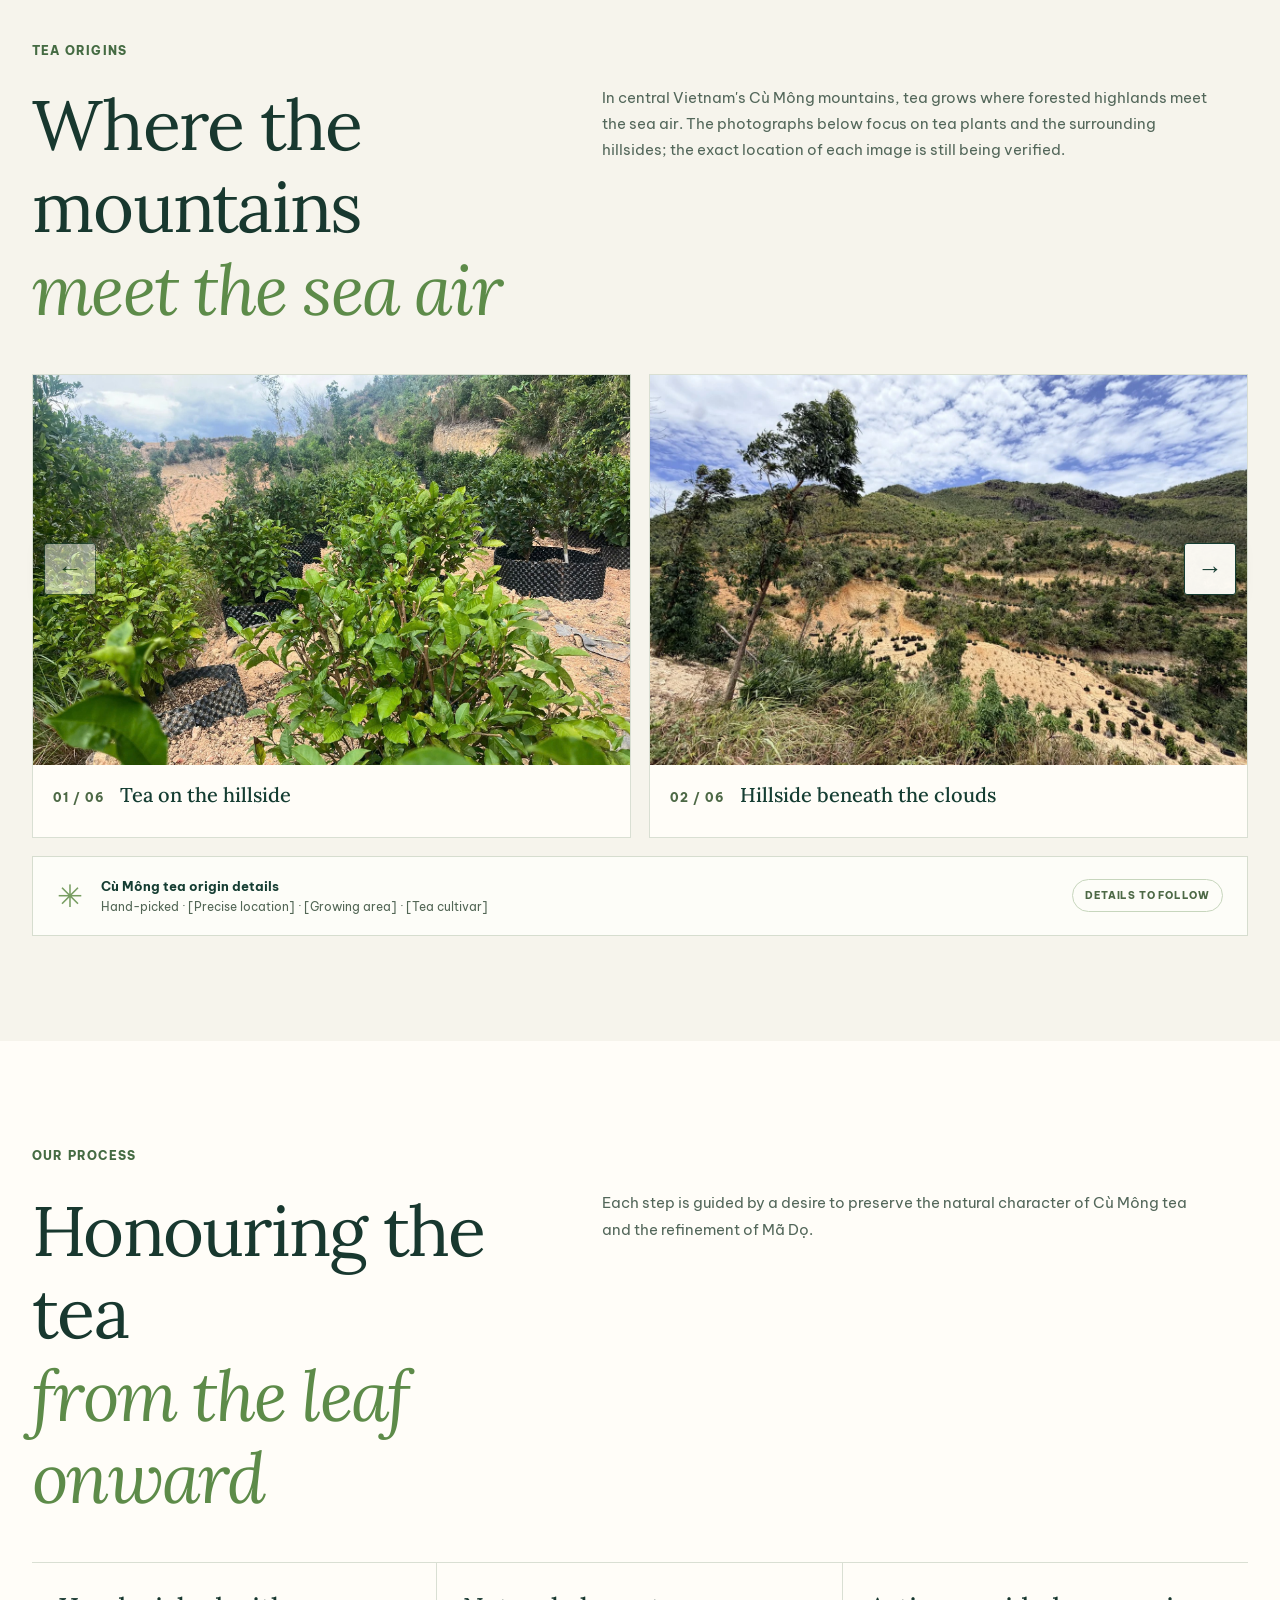
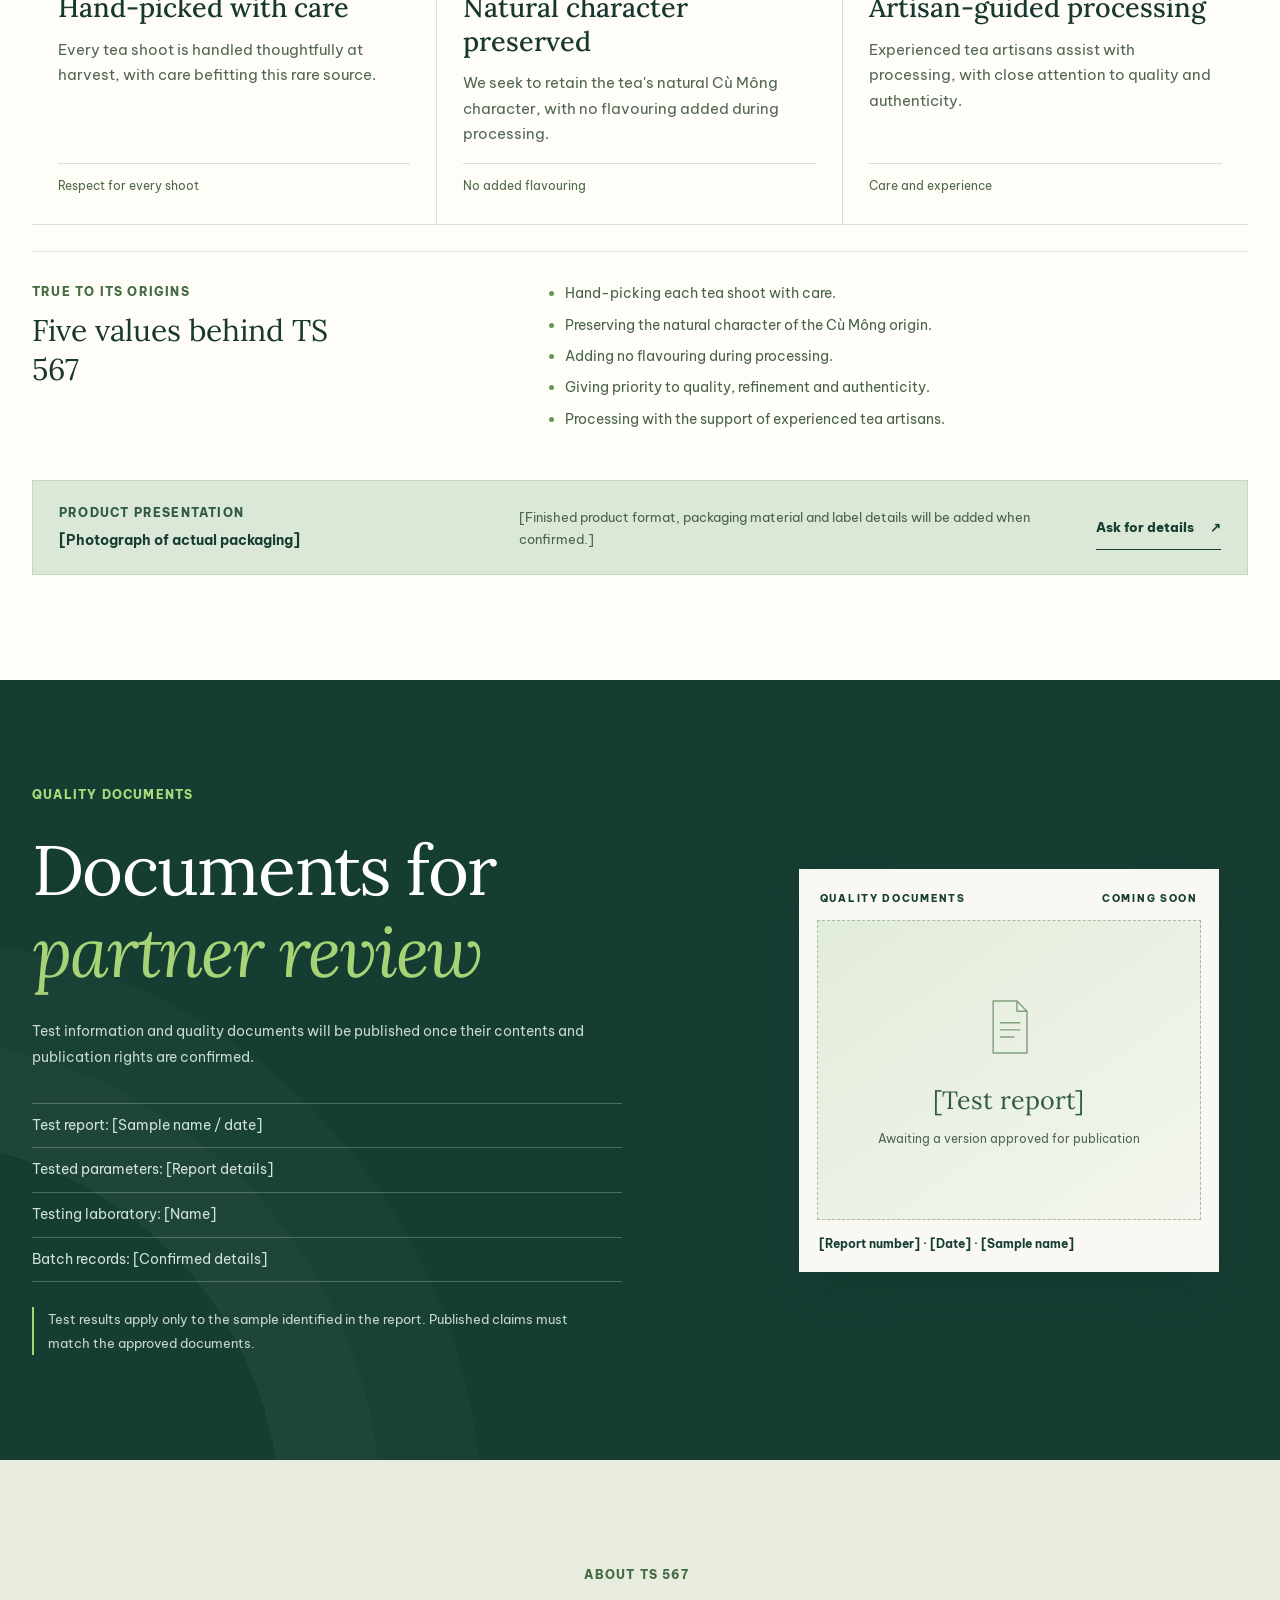
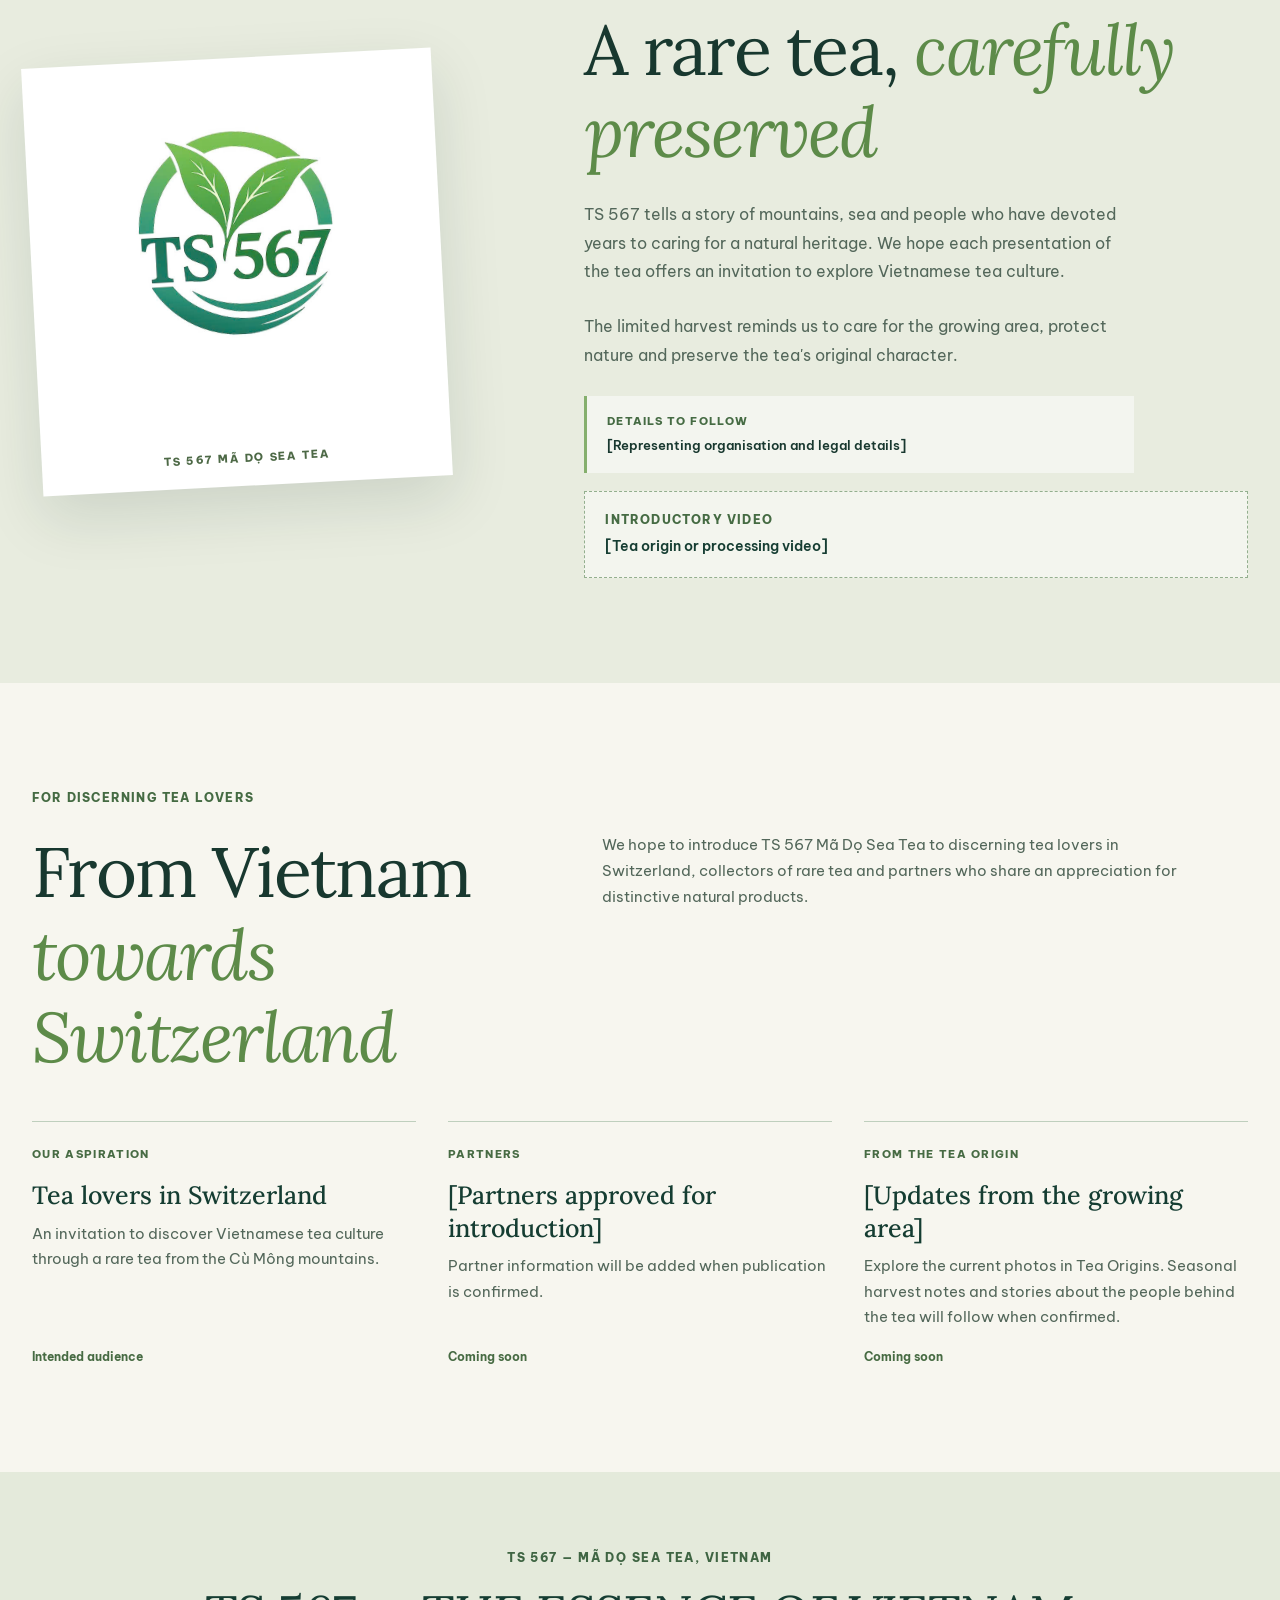
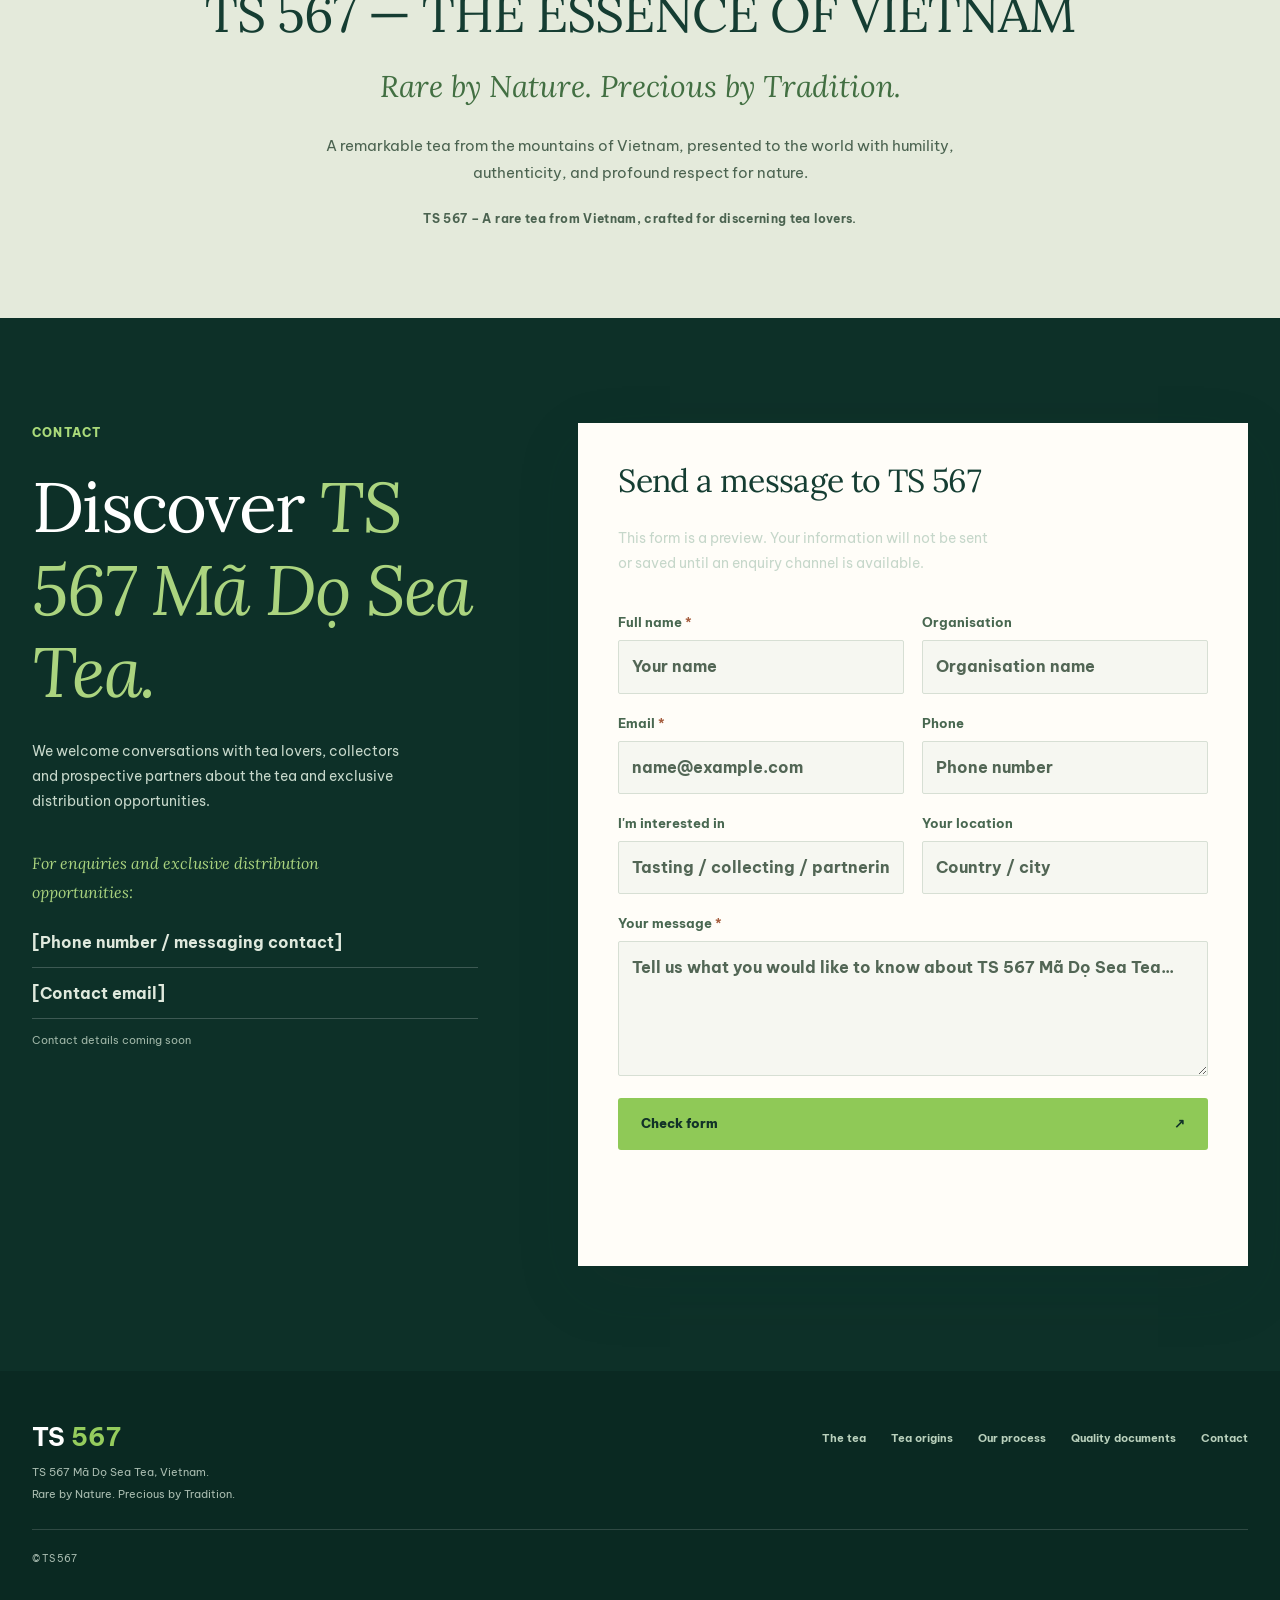
==== commit d7b71577: "Curate tea-region gallery with landscape photos only" ====
--- a/en.html
+++ b/en.html
@@ -122,20 +122,17 @@
         <div class="wrap">
           <div class="section-heading split-heading">
             <div><p class="eyebrow">TEA ORIGINS</p><h2 id="garden-title">Where the mountains<br /><i>meet the sea air</i></h2></div>
-            <p>In central Vietnam's Cù Mông mountains, the tea grows in a climate influenced by both forested highlands and the sea. The photographs below were supplied by the site owner; their exact locations and production stages await confirmation.</p>
+            <p>In central Vietnam's Cù Mông mountains, tea grows where forested highlands meet the sea air. The photographs below focus on tea plants and the surrounding hillsides; the exact location of each image is still being verified.</p>
           </div>
           <div class="gallery-shell" data-gallery>
             <div class="gallery-controls"><button class="gallery-arrow" type="button" data-gallery-prev aria-label="Previous photo" aria-controls="tea-gallery">←</button><button class="gallery-arrow" type="button" data-gallery-next aria-label="Next photo" aria-controls="tea-gallery">→</button></div>
-            <div class="gallery-track" id="tea-gallery" tabindex="0" role="region" aria-label="Tea field photo gallery">
-              <figure class="gallery-card"><img src="assets/gallery/01-vuon-tra.jpg" width="1800" height="1350" loading="lazy" decoding="async" alt="Tea plants growing on a hillside" /><figcaption><span>01 / 09</span><strong>Tea on the hillside</strong></figcaption></figure>
-              <figure class="gallery-card"><img src="assets/gallery/02-thu-hai.jpg" width="1800" height="1392" loading="lazy" decoding="async" alt="A person hand-picking tea leaves with their face covered" /><figcaption><span>02 / 09</span><strong>Hand-picking leaves</strong></figcaption></figure>
-              <figure class="gallery-card"><img src="assets/gallery/03-bup-tra.jpg" width="1350" height="1800" loading="lazy" decoding="async" alt="Fresh tea bud held in a hand" /><figcaption><span>03 / 09</span><strong>A fresh tea bud</strong></figcaption></figure>
-              <figure class="gallery-card"><img src="assets/gallery/04-gio-tra.jpg" width="1800" height="1350" loading="lazy" decoding="async" alt="People carrying baskets of tea leaves with faces concealed" /><figcaption><span>04 / 09</span><strong>Baskets of tea leaves</strong></figcaption></figure>
-              <figure class="gallery-card"><img src="assets/gallery/05-trai-la.jpg" width="1148" height="861" loading="lazy" decoding="async" alt="Tea leaves spread out on tarps" /><figcaption><span>05 / 09</span><strong>Leaves spread out</strong></figcaption></figure>
-              <figure class="gallery-card"><img src="assets/gallery/06-sang-tre.jpg" width="1800" height="1350" loading="lazy" decoding="async" alt="Workers handling tea leaves in bamboo trays with faces obscured" /><figcaption><span>06 / 09</span><strong>Handling the leaves</strong></figcaption></figure>
-              <figure class="gallery-card"><img src="assets/gallery/07-khay-tra.jpg" width="1800" height="1350" loading="lazy" decoding="async" alt="Stacked tea trays holding leaves" /><figcaption><span>07 / 09</span><strong>Tea trays</strong></figcaption></figure>
-              <figure class="gallery-card"><img src="assets/gallery/08-so-che.jpg" width="1800" height="1350" loading="lazy" decoding="async" alt="Tea leaves spread under a shelter" /><figcaption><span>08 / 09</span><strong>Leaves under shelter</strong></figcaption></figure>
-              <figure class="gallery-card"><img src="assets/hero/tea-harvest-1600.webp" srcset="assets/hero/tea-harvest-800.webp 800w, assets/hero/tea-harvest-1600.webp 1600w" sizes="(max-width: 560px) calc(100vw - 32px), 50vw" width="1600" height="1200" loading="lazy" decoding="async" alt="A group of tea pickers working on a green hillside" /><figcaption><span>09 / 09</span><strong>Tea picking on the hillside</strong></figcaption></figure>
+            <div class="gallery-track" id="tea-gallery" tabindex="0" role="region" aria-label="Tea plants and hillside landscape gallery">
+              <figure class="gallery-card"><img src="assets/gallery/01-vuon-tra.jpg" width="1800" height="1350" loading="lazy" decoding="async" alt="Tea plants growing on a hillside" /><figcaption><span>01 / 06</span><strong>Tea on the hillside</strong></figcaption></figure>
+              <figure class="gallery-card"><img src="assets/gallery/02-suon-doi.webp" width="1280" height="960" loading="lazy" decoding="async" alt="Planted hillside beneath a cloud-filled sky" /><figcaption><span>02 / 06</span><strong>Hillside beneath the clouds</strong></figcaption></figure>
+              <figure class="gallery-card"><img src="assets/gallery/03-vung-doi.webp" width="1280" height="960" loading="lazy" decoding="async" alt="Hillside landscape overlooking a valley" /><figcaption><span>03 / 06</span><strong>View across the hills</strong></figcaption></figure>
+              <figure class="gallery-card"><img src="assets/gallery/04-doi-duoi-troi-may.webp" width="1280" height="960" loading="lazy" decoding="async" alt="Green hillsides with a dirt track" /><figcaption><span>04 / 06</span><strong>Green hillsides</strong></figcaption></figure>
+              <figure class="gallery-card"><img src="assets/hero/rocky-hillside-1280.webp" srcset="assets/hero/rocky-hillside-800.webp 800w, assets/hero/rocky-hillside-1280.webp 1280w" sizes="(max-width: 560px) calc(100vw - 32px), 50vw" width="1280" height="960" loading="lazy" decoding="async" alt="Green mountain slope with rocky outcrops" /><figcaption><span>05 / 06</span><strong>Rocky hillside</strong></figcaption></figure>
+              <figure class="gallery-card"><img src="assets/gallery/06-toan-canh-vung-doi.webp" width="1280" height="960" loading="lazy" decoding="async" alt="Wide view of green hills beneath the clouds" /><figcaption><span>06 / 06</span><strong>Wide hillside view</strong></figcaption></figure>
             </div>
           </div>
           <div class="origin-note"><span class="origin-icon" aria-hidden="true">✳</span><p><strong>Cù Mông tea origin details</strong><br />Hand-picked · [Precise location] · [Growing area] · [Tea cultivar]</p><span class="status-pill">Details to follow</span></div>
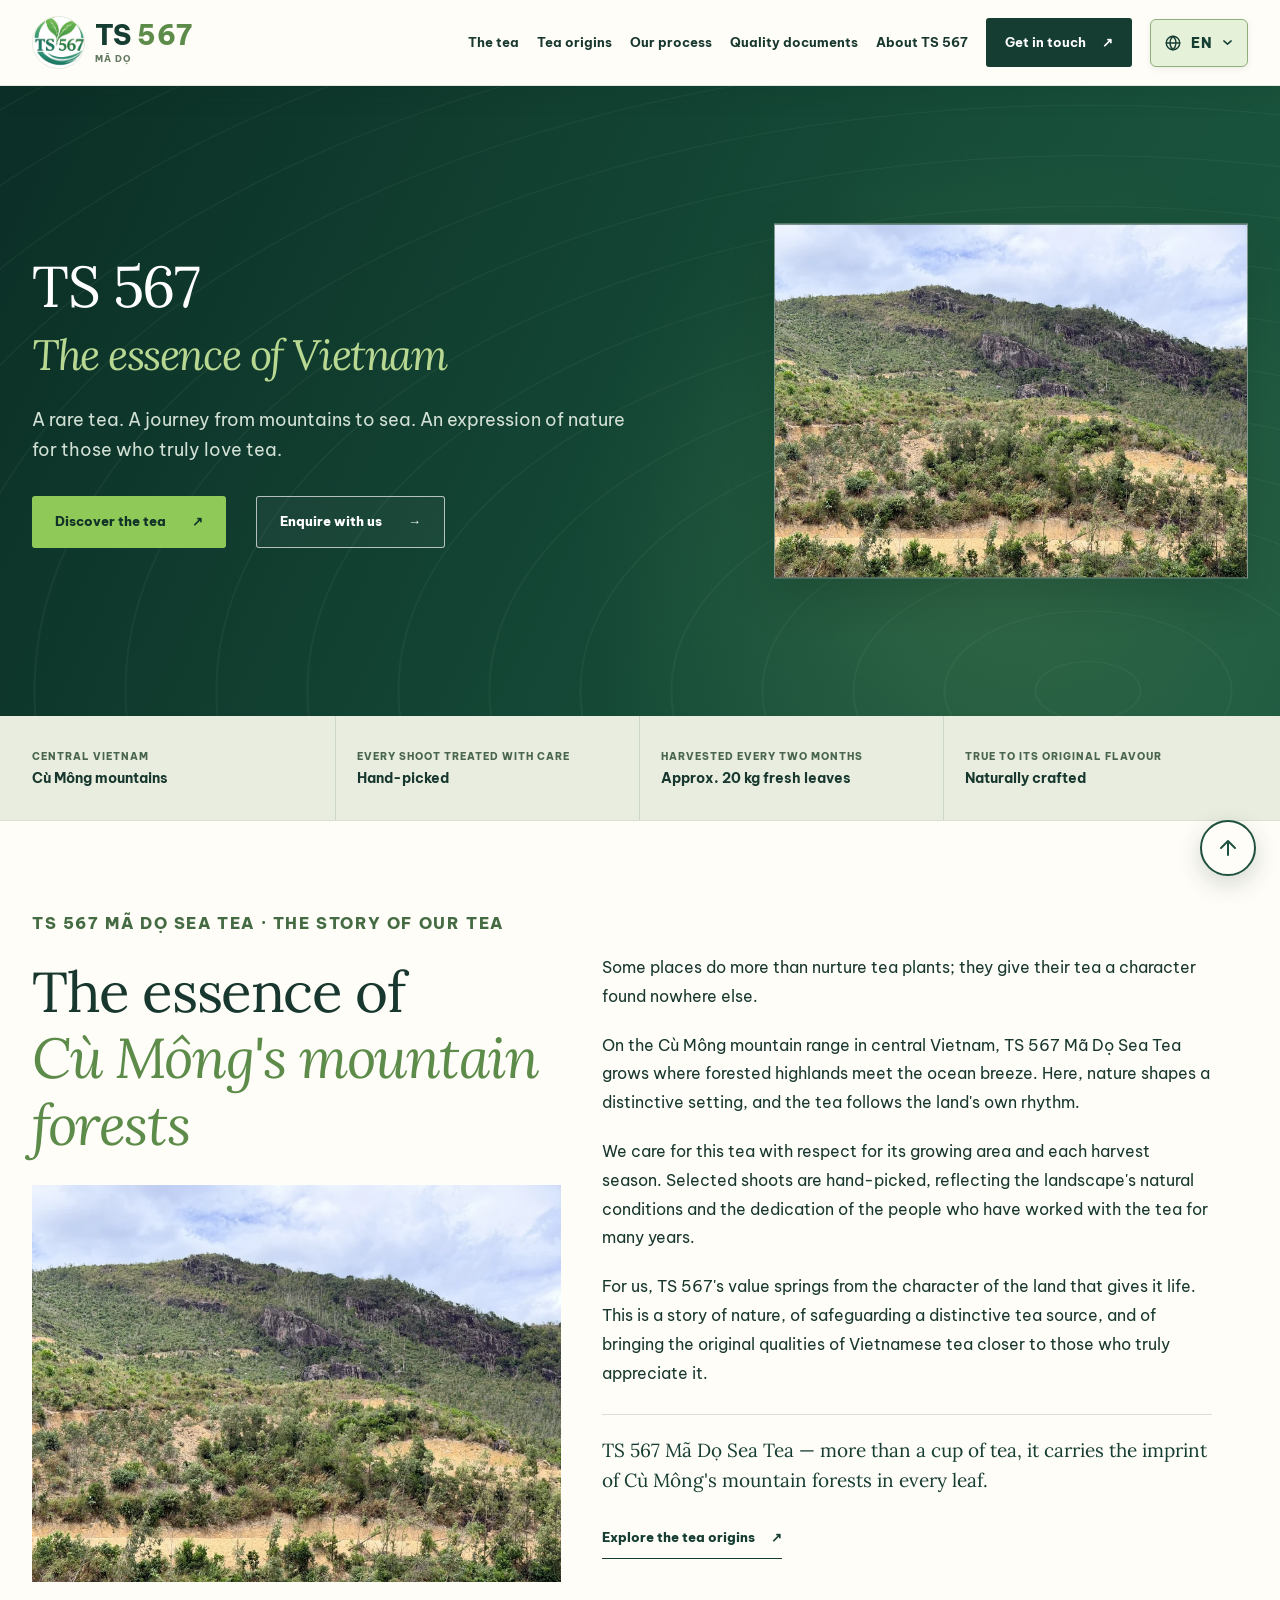
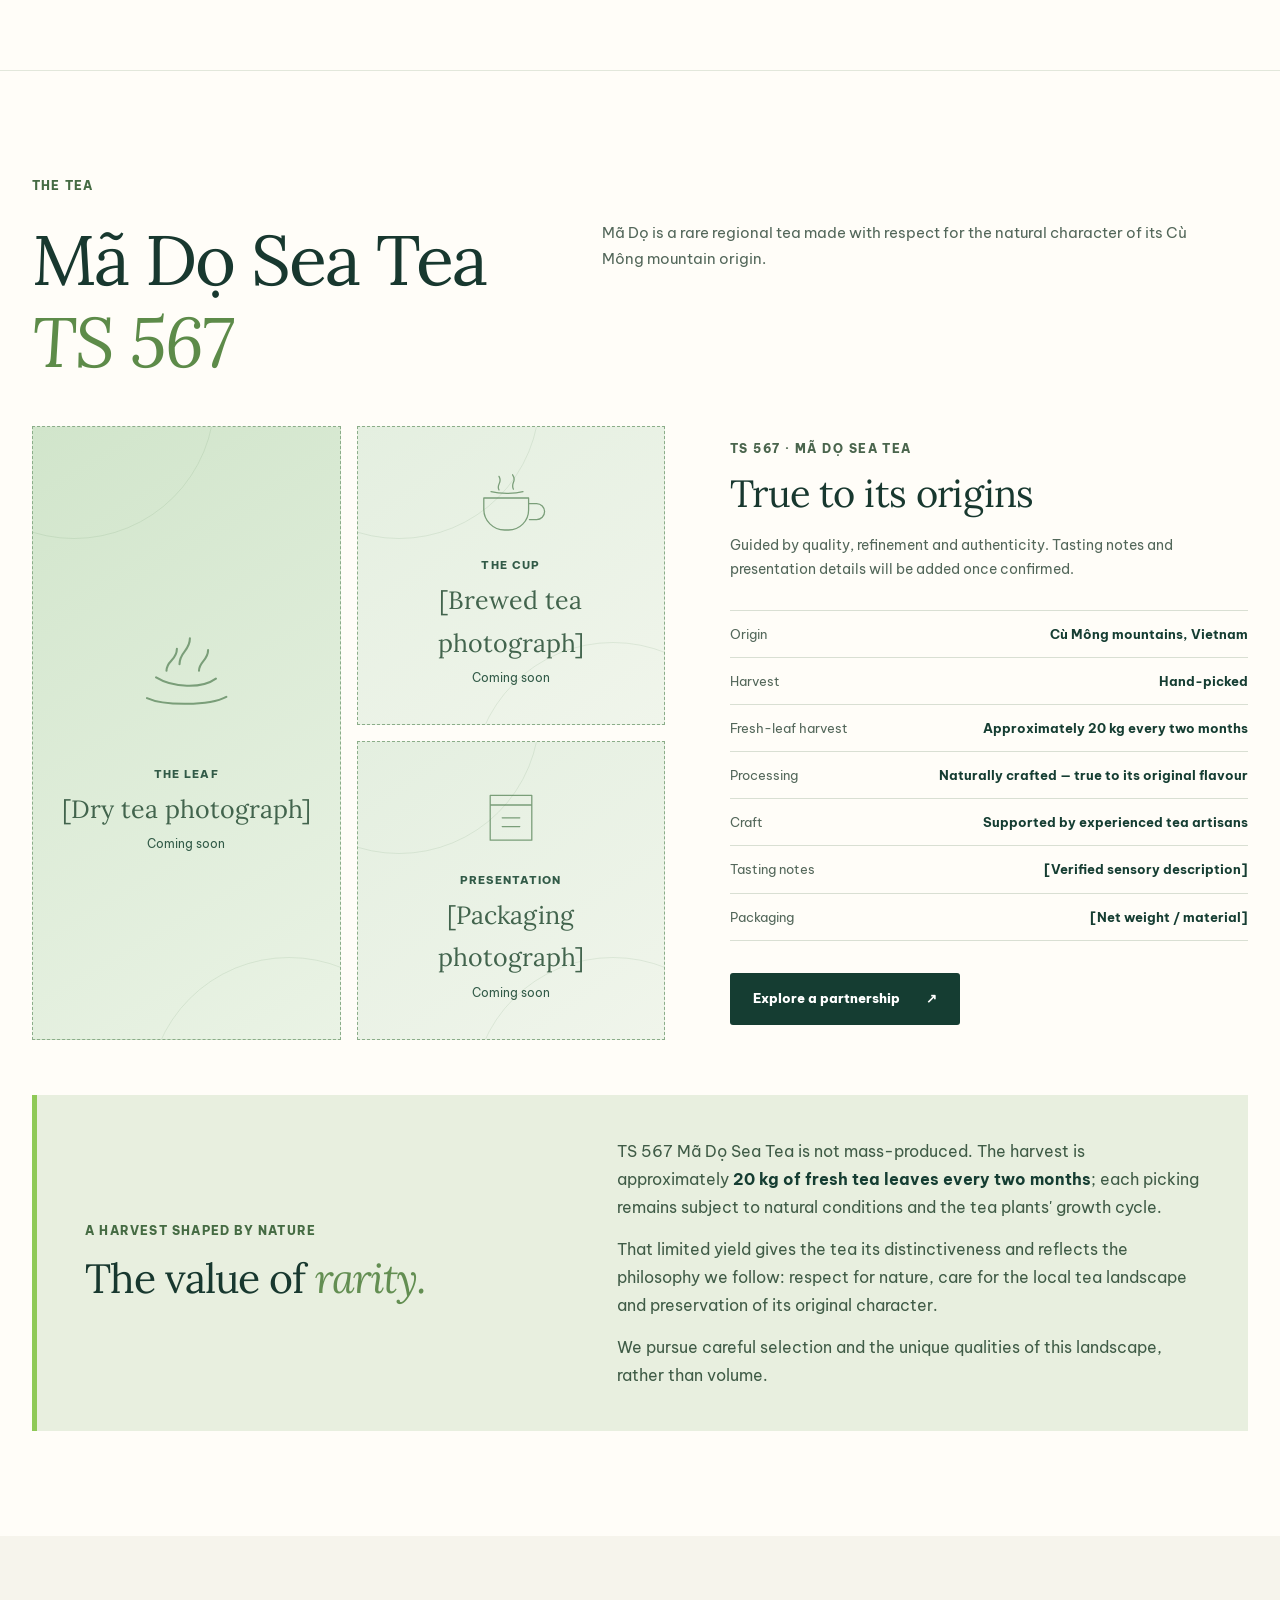
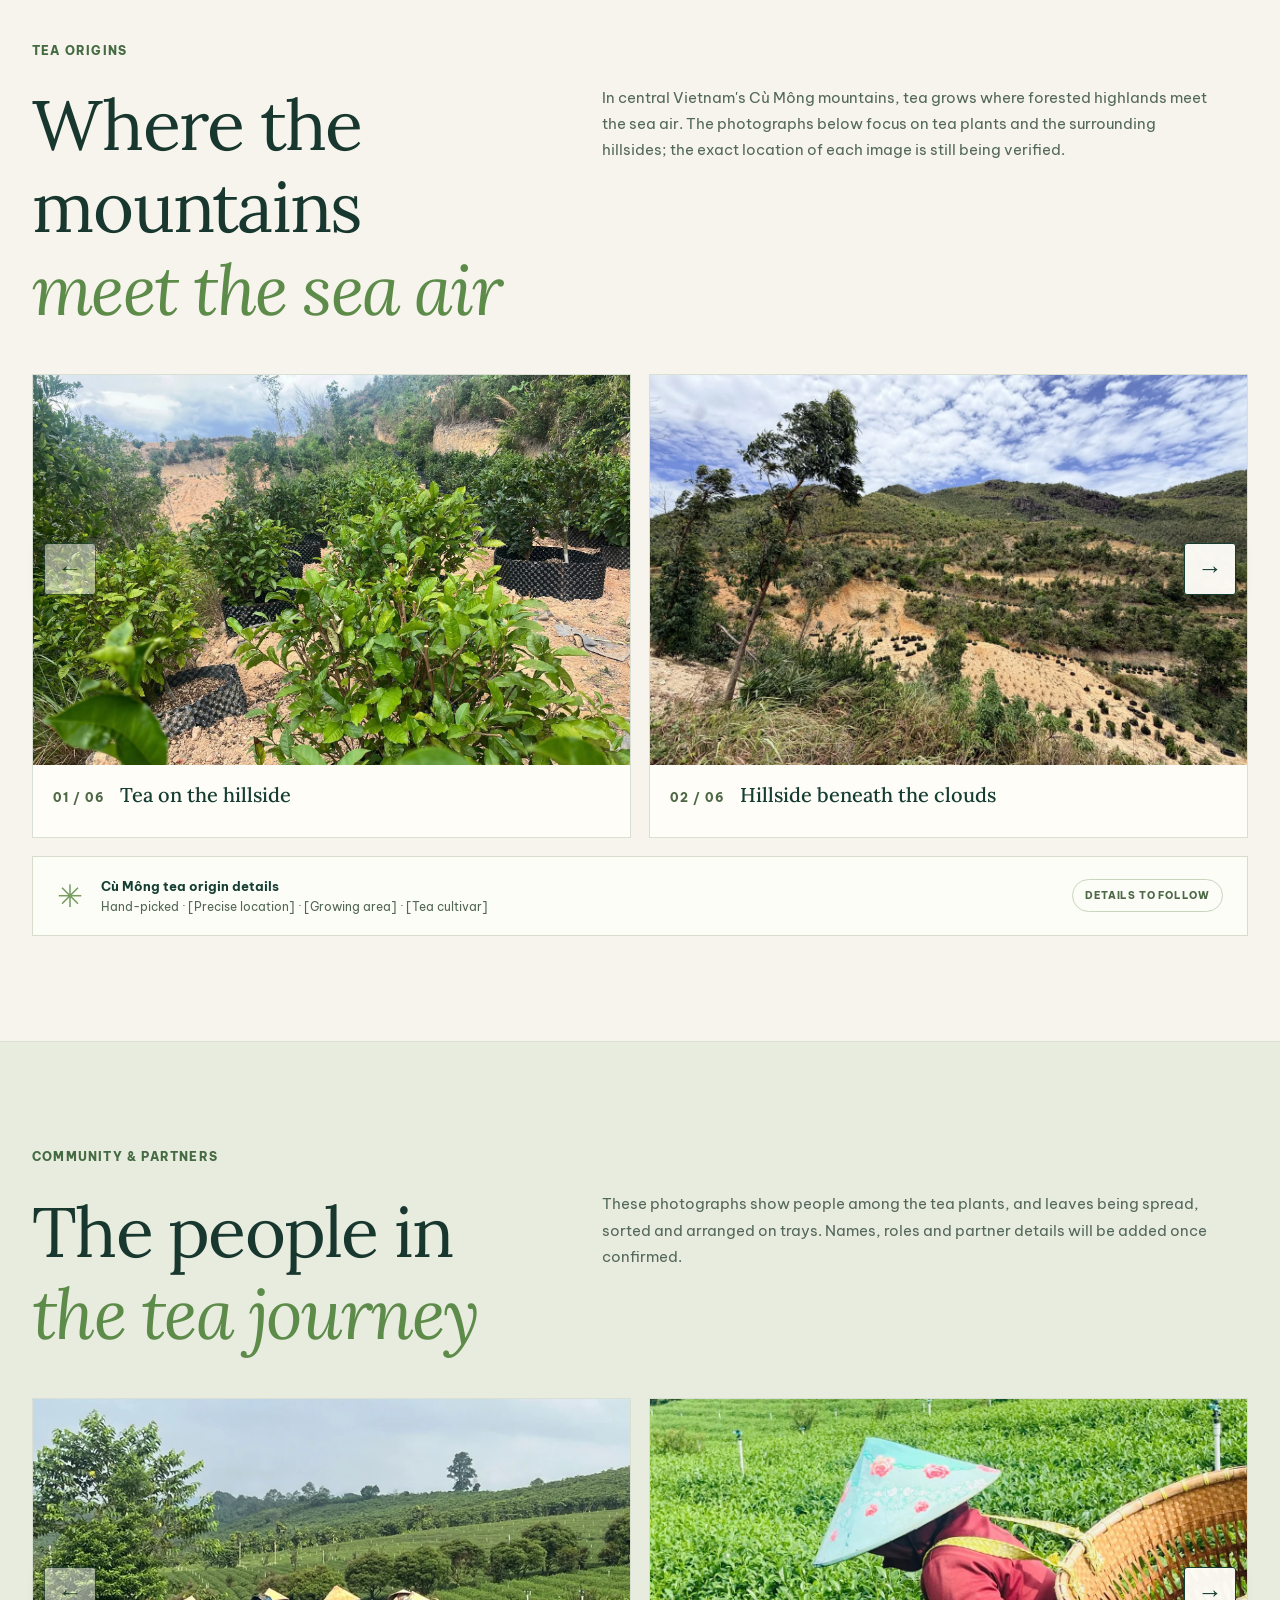
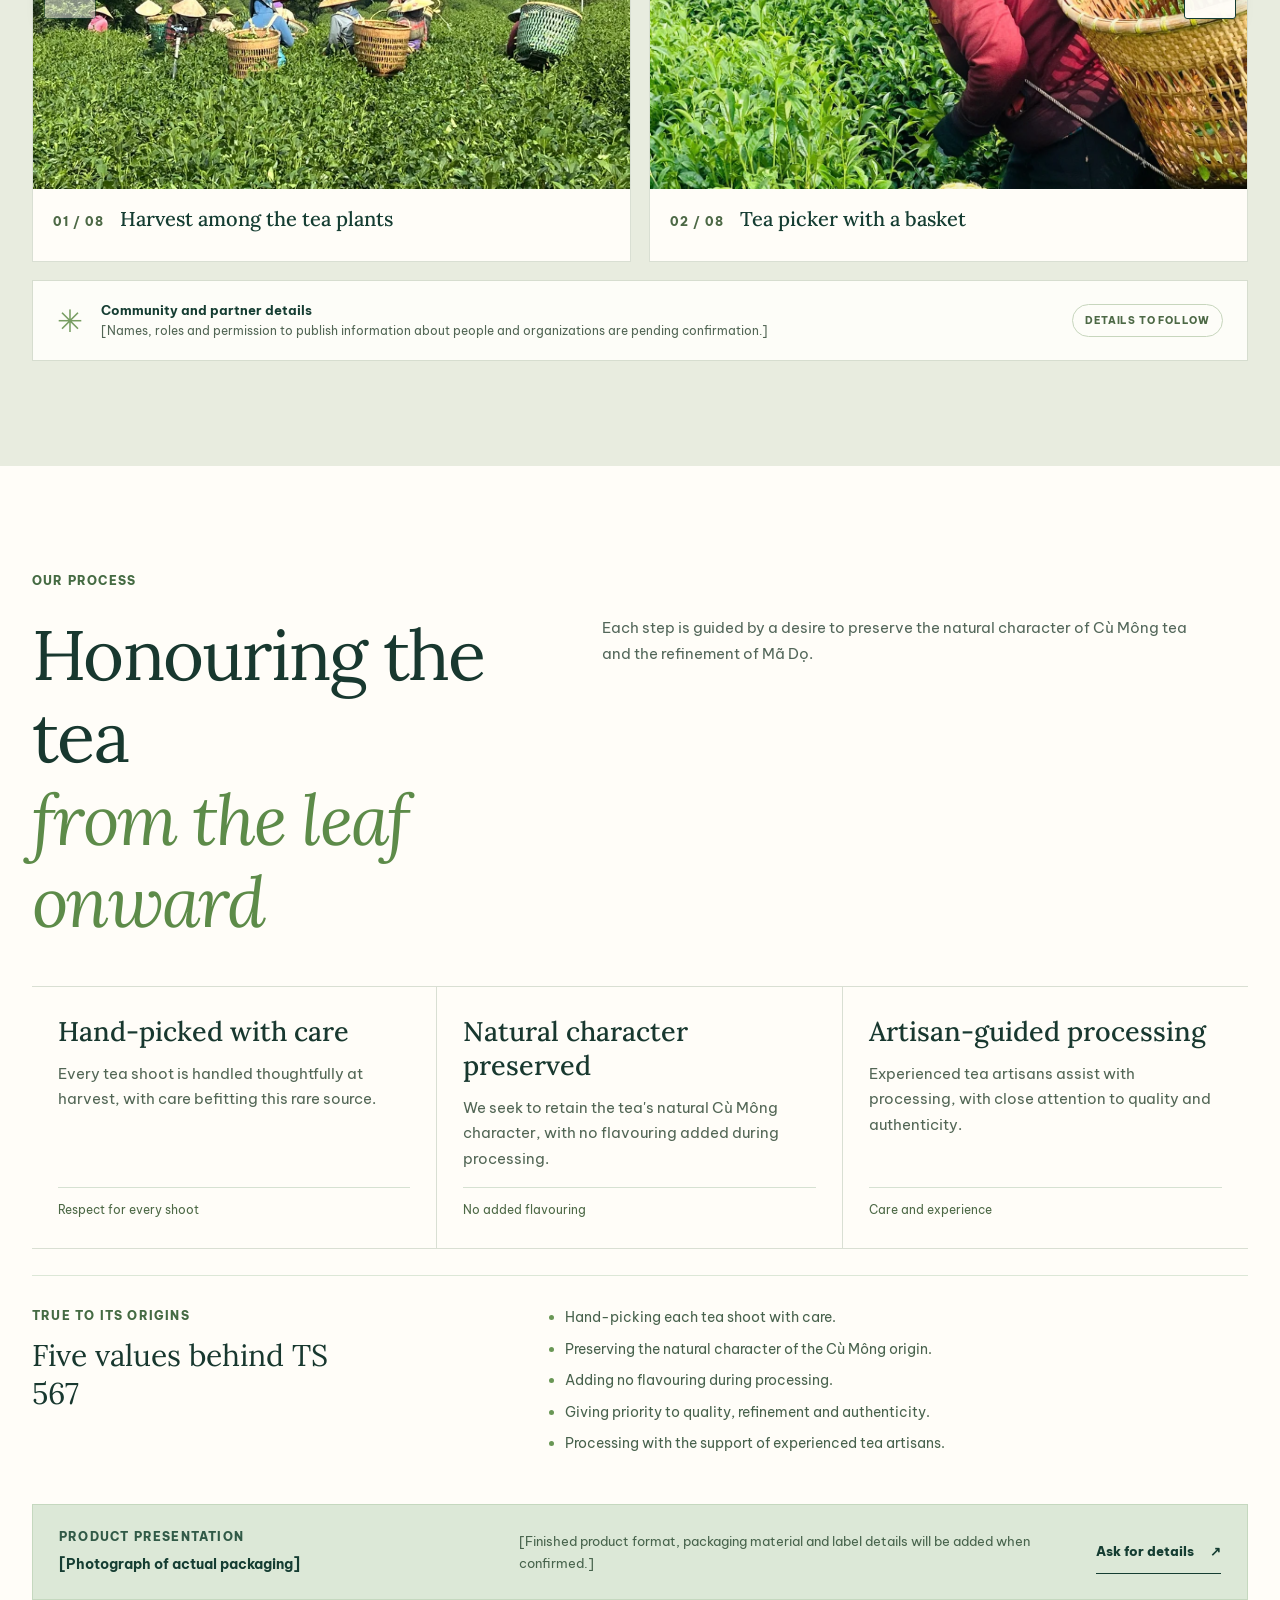
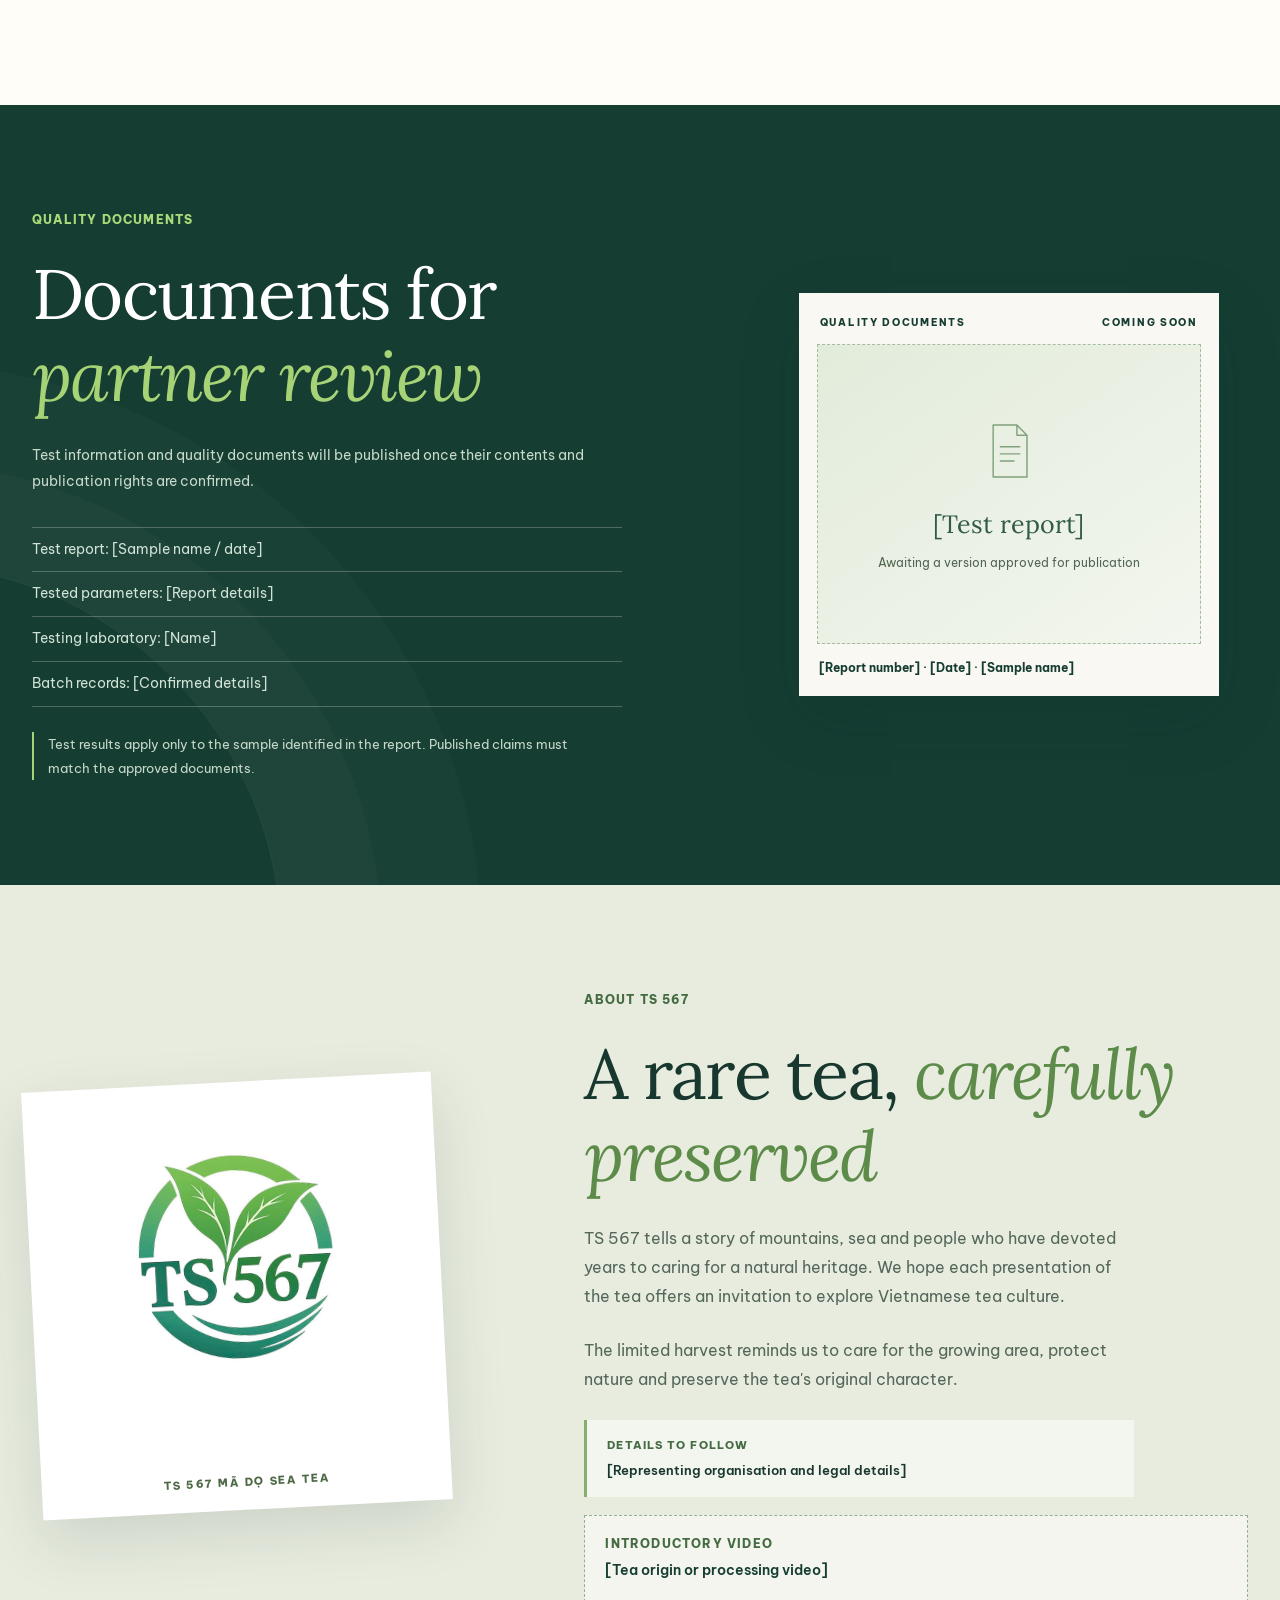
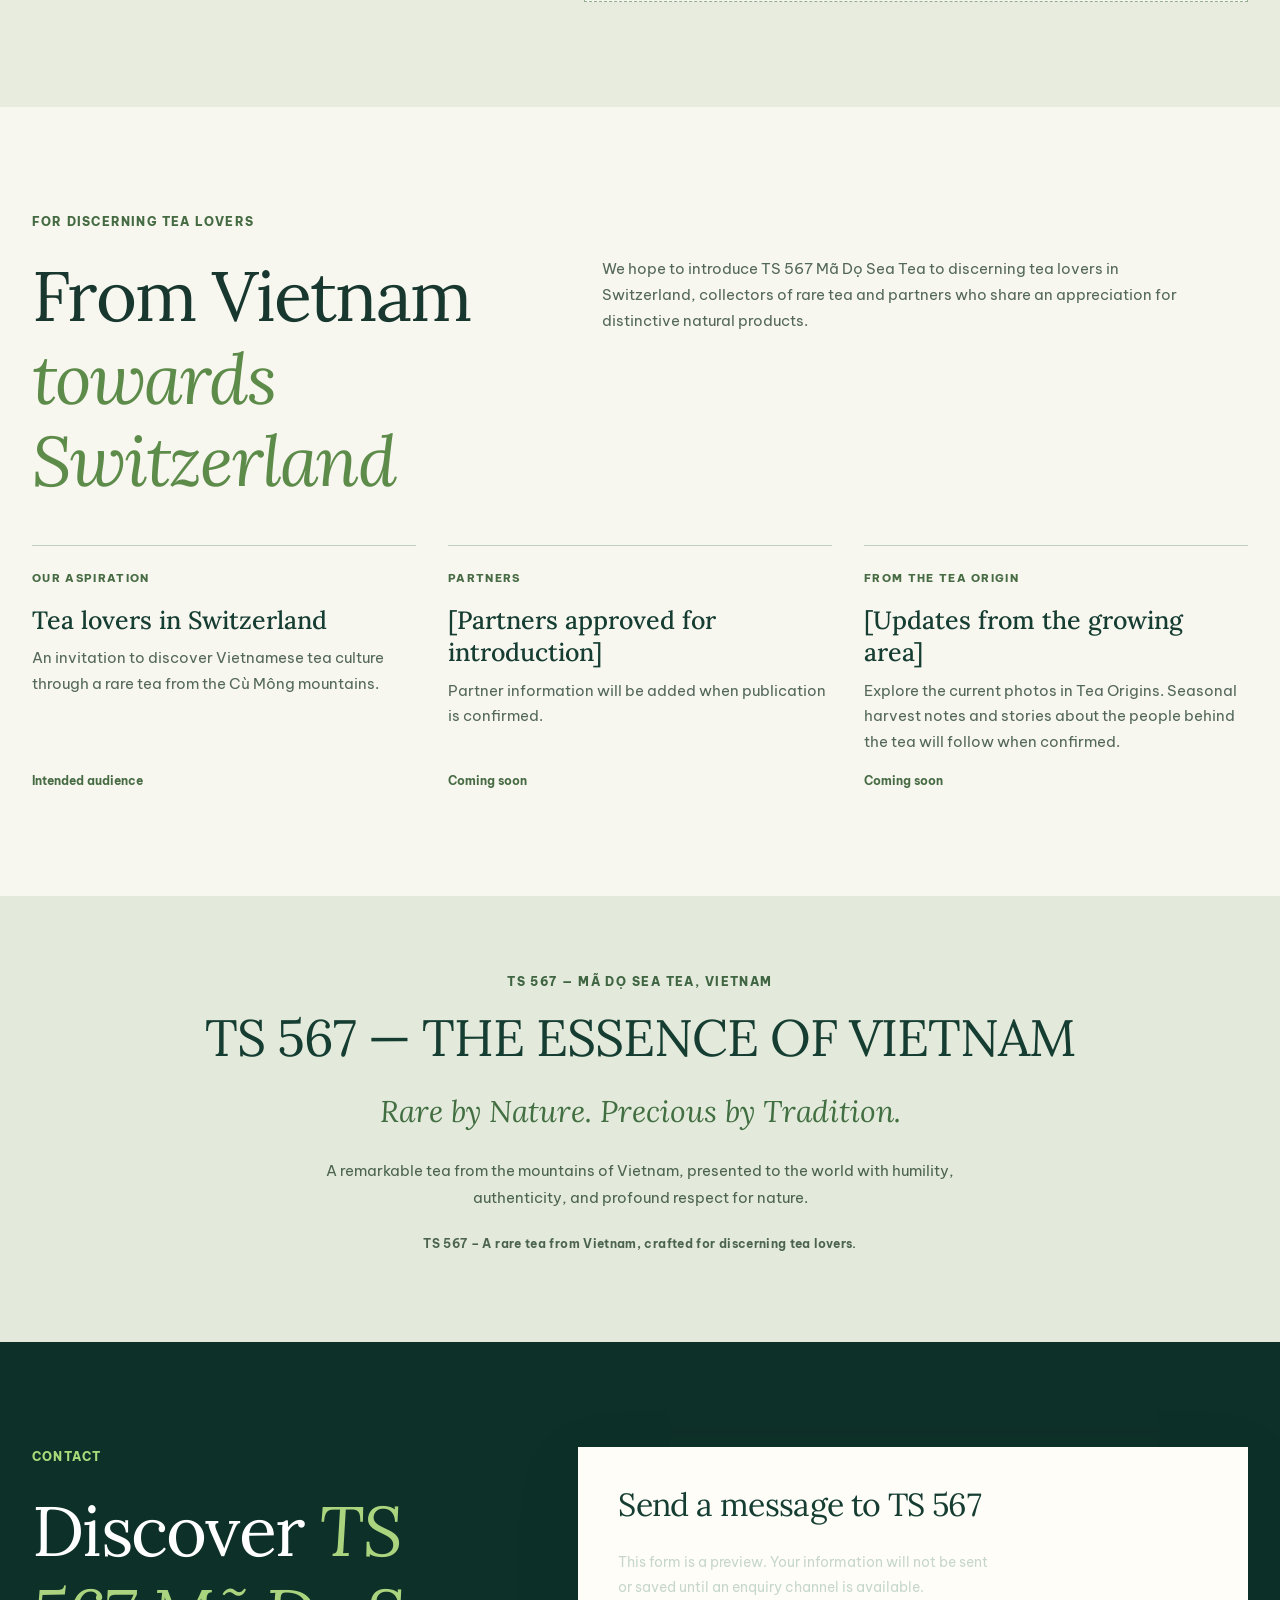
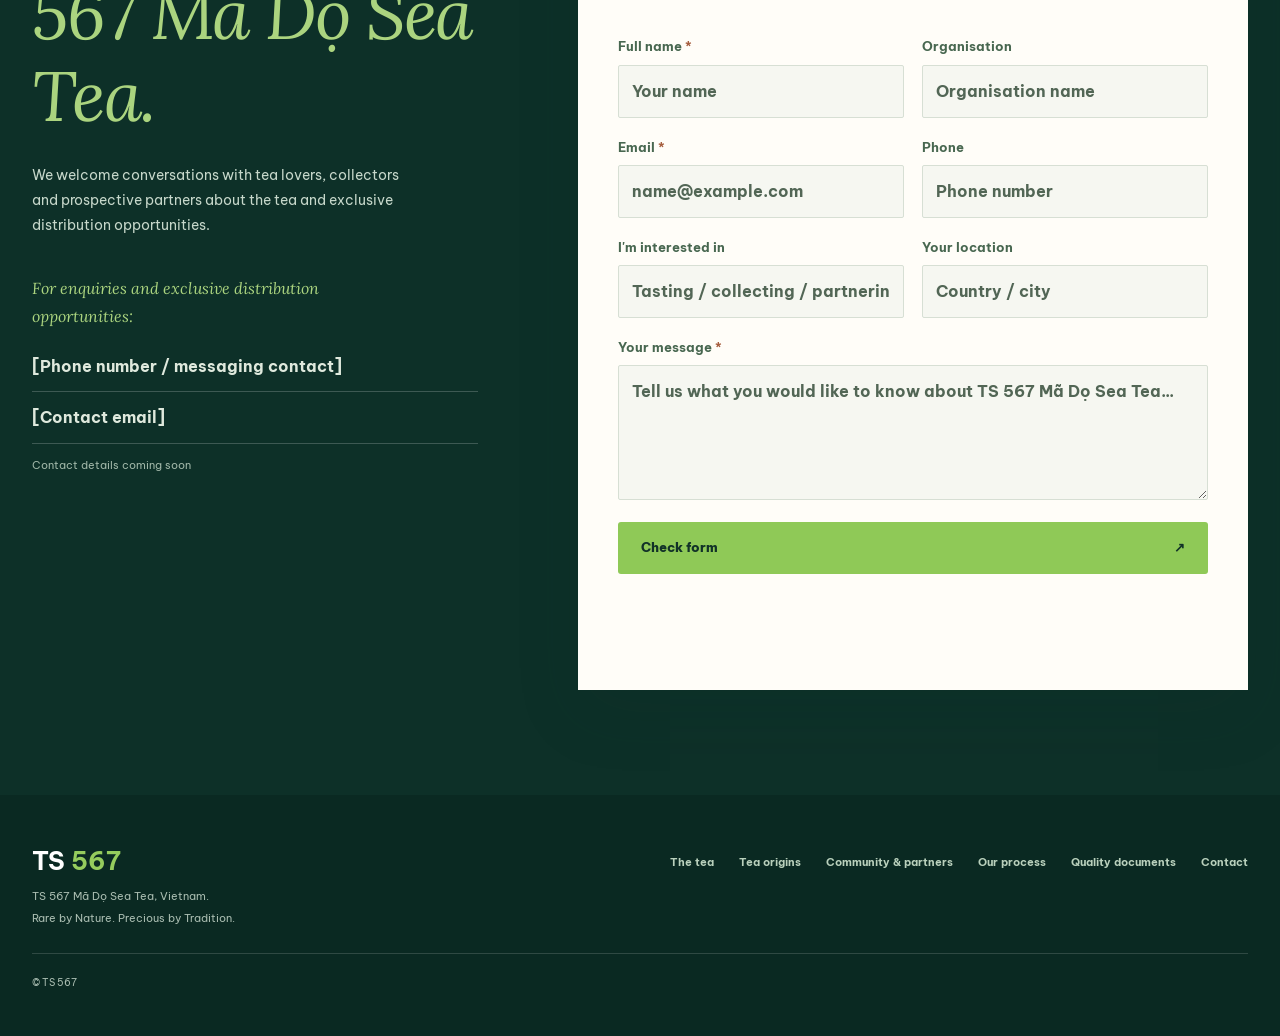
==== commit 5cdf9b7b: "Add community and partners photo gallery" ====
--- a/en.html
+++ b/en.html
@@ -13,7 +13,7 @@
     <link rel="alternate" hreflang="zh-TW" href="https://minhquang170405-create.github.io/Fresh-tea-supplier/zh-tw.html" />
     <link rel="alternate" hreflang="x-default" href="https://minhquang170405-create.github.io/Fresh-tea-supplier/" />
     <link rel="stylesheet" href="fonts.css" />
-    <link rel="stylesheet" href="styles.css?v=20261108e" />
+    <link rel="stylesheet" href="styles.css?v=20261108f" />
     <script src="script.js?v=20261106b" defer></script>
   </head>
   <body id="top">
@@ -139,6 +139,32 @@
         </div>
       </section>
 
+      <section class="section community-section" id="cong-dong" aria-labelledby="community-title">
+        <div class="wrap">
+          <div class="section-heading split-heading">
+            <div><p class="eyebrow">COMMUNITY &amp; PARTNERS</p><h2 id="community-title">The people in<br /><i>the tea journey</i></h2></div>
+            <p>These photographs show people among the tea plants, and leaves being spread, sorted and arranged on trays. Names, roles and partner details will be added once confirmed.</p>
+          </div>
+          <div class="gallery-shell" data-gallery>
+            <div class="gallery-controls">
+              <button class="gallery-arrow" type="button" data-gallery-prev aria-label="Previous community and partners photo" aria-controls="community-gallery">←</button>
+              <button class="gallery-arrow" type="button" data-gallery-next aria-label="Next community and partners photo" aria-controls="community-gallery">→</button>
+            </div>
+            <div class="gallery-track" id="community-gallery" tabindex="0" role="region" aria-label="People and tea-making activities photo gallery">
+              <figure class="gallery-card"><img src="assets/hero/tea-harvest-1600.webp" srcset="assets/hero/tea-harvest-800.webp 800w, assets/hero/tea-harvest-1600.webp 1600w" sizes="(max-width: 560px) calc(100vw - 32px), 50vw" width="1600" height="1200" loading="lazy" decoding="async" alt="Several people wearing hats harvest among rows of tea plants" /><figcaption><span>01 / 08</span><strong>Harvest among the tea plants</strong></figcaption></figure>
+              <figure class="gallery-card"><img src="assets/community/02-thu-hai.webp" width="1280" height="990" loading="lazy" decoding="async" alt="A person with a woven basket picking tea leaves" /><figcaption><span>02 / 08</span><strong>Tea picker with a basket</strong></figcaption></figure>
+              <figure class="gallery-card"><img src="assets/community/03-gio-tra.webp" width="1280" height="960" loading="lazy" decoding="async" alt="Two people carrying woven baskets among tea plants" /><figcaption><span>03 / 08</span><strong>Baskets among the tea plants</strong></figcaption></figure>
+              <figure class="gallery-card"><img src="assets/community/04-nhom-nguoi-vuon-tra.webp" width="1280" height="960" loading="lazy" decoding="async" alt="A group of people standing among tea plants" /><figcaption><span>04 / 08</span><strong>People in the tea garden</strong></figcaption></figure>
+              <figure class="gallery-card"><img src="assets/community/05-trai-la.webp" width="1148" height="861" loading="lazy" decoding="async" alt="Two people spreading green tea leaves across mats" /><figcaption><span>05 / 08</span><strong>Leaves spread on mats</strong></figcaption></figure>
+              <figure class="gallery-card"><img src="assets/community/06-sang-tre.webp" width="1280" height="960" loading="lazy" decoding="async" alt="Two people handling tea leaves on bamboo trays" /><figcaption><span>06 / 08</span><strong>Sorting leaves in bamboo trays</strong></figcaption></figure>
+              <figure class="gallery-card"><img src="assets/community/07-khay-tra.webp" width="1280" height="960" loading="lazy" decoding="async" alt="Stacked bamboo trays holding tea leaves" /><figcaption><span>07 / 08</span><strong>Stacked bamboo tea trays</strong></figcaption></figure>
+              <figure class="gallery-card"><img src="assets/community/08-so-che.webp" width="1280" height="960" loading="lazy" decoding="async" alt="Tea leaves spread across mats beneath a covered structure" /><figcaption><span>08 / 08</span><strong>Leaves laid out under cover</strong></figcaption></figure>
+            </div>
+          </div>
+          <div class="origin-note"><span class="origin-icon" aria-hidden="true">✳</span><p><strong>Community and partner details</strong><br />[Names, roles and permission to publish information about people and organizations are pending confirmation.]</p><span class="status-pill">Details to follow</span></div>
+        </div>
+      </section>
+
       <section class="section process-section" id="quy-trinh" aria-labelledby="process-title"><div class="wrap"><div class="section-heading split-heading"><div><p class="eyebrow">OUR PROCESS</p><h2 id="process-title">Honouring the tea<br /><i>from the leaf onward</i></h2></div><p>Each step is guided by a desire to preserve the natural character of Cù Mông tea and the refinement of Mã Dọ.</p></div><div class="steps-grid"><article class="step-card"><h3>Hand-picked with care</h3><p>Every tea shoot is handled thoughtfully at harvest, with care befitting this rare source.</p><small>Respect for every shoot</small></article><article class="step-card"><h3>Natural character preserved</h3><p>We seek to retain the tea's natural Cù Mông character, with no flavouring added during processing.</p><small>No added flavouring</small></article><article class="step-card"><h3>Artisan-guided processing</h3><p>Experienced tea artisans assist with processing, with close attention to quality and authenticity.</p><small>Care and experience</small></article></div><div class="essence-principles"><div><p class="eyebrow">TRUE TO ITS ORIGINS</p><h3>Five values behind TS 567</h3></div><ul><li>Hand-picking each tea shoot with care.</li><li>Preserving the natural character of the Cù Mông origin.</li><li>Adding no flavouring during processing.</li><li>Giving priority to quality, refinement and authenticity.</li><li>Processing with the support of experienced tea artisans.</li></ul></div><div class="packing-note"><div><span>PRODUCT PRESENTATION</span><strong>[Photograph of actual packaging]</strong></div><p>[Finished product format, packaging material and label details will be added when confirmed.]</p><a class="text-link" href="#lien-he">Ask for details <span aria-hidden="true">↗</span></a></div></div></section>
 
       <section class="section quality-section" id="thu-nghiem" aria-labelledby="quality-title">
@@ -194,7 +220,7 @@
       </section>
     </main>
 
-    <footer class="site-footer"><div class="wrap footer-layout"><div><strong>TS <span>567</span></strong><p>TS 567 Mã Dọ Sea Tea, Vietnam.</p><p lang="en">Rare by Nature. Precious by Tradition.</p></div><div><a href="#san-pham">The tea</a><a href="#vung-tra">Tea origins</a><a href="#quy-trinh">Our process</a><a href="#thu-nghiem">Quality documents</a><a href="#lien-he">Contact</a></div><small>© TS 567</small></div></footer>
+    <footer class="site-footer"><div class="wrap footer-layout"><div><strong>TS <span>567</span></strong><p>TS 567 Mã Dọ Sea Tea, Vietnam.</p><p lang="en">Rare by Nature. Precious by Tradition.</p></div><div><a href="#san-pham">The tea</a><a href="#vung-tra">Tea origins</a><a href="#cong-dong">Community & partners</a><a href="#quy-trinh">Our process</a><a href="#thu-nghiem">Quality documents</a><a href="#lien-he">Contact</a></div><small>© TS 567</small></div></footer>
 
     <a class="back-to-top" href="#top" aria-label="Back to top" title="Back to top"><svg viewBox="0 0 24 24" aria-hidden="true" focusable="false"><path d="M12 19V5M5 12l7-7 7 7" /></svg></a>
 
--- a/styles.css
+++ b/styles.css
@@ -373,7 +373,8 @@
   .placeholder-card span{font-size:11px}
 }
 
-/* The photo rail shows owner-supplied field and processing images. */
+/* Both photo rails share the same controls and responsive card sizing. */
+.community-section{background:#e8ecdf;border-top:1px solid var(--line)}
 .gallery-shell{--gallery-gap:18px;--gallery-photo-height:390px;position:relative;min-width:0}
 .gallery-controls{position:absolute;z-index:2;inset:0 0 auto;height:var(--gallery-photo-height);pointer-events:none}
 .gallery-arrow{position:absolute;top:50%;width:52px;height:52px;display:grid;place-items:center;transform:translateY(-50%);border:1px solid var(--forest);border-radius:3px;background:rgba(255,253,248,.96);color:var(--forest);box-shadow:0 4px 18px rgba(9,42,30,.18);font:700 25px/1 'Be Vietnam Pro',Arial,sans-serif;cursor:pointer;pointer-events:auto;touch-action:manipulation;transition:background-color .2s,color .2s,border-color .2s,box-shadow .2s}
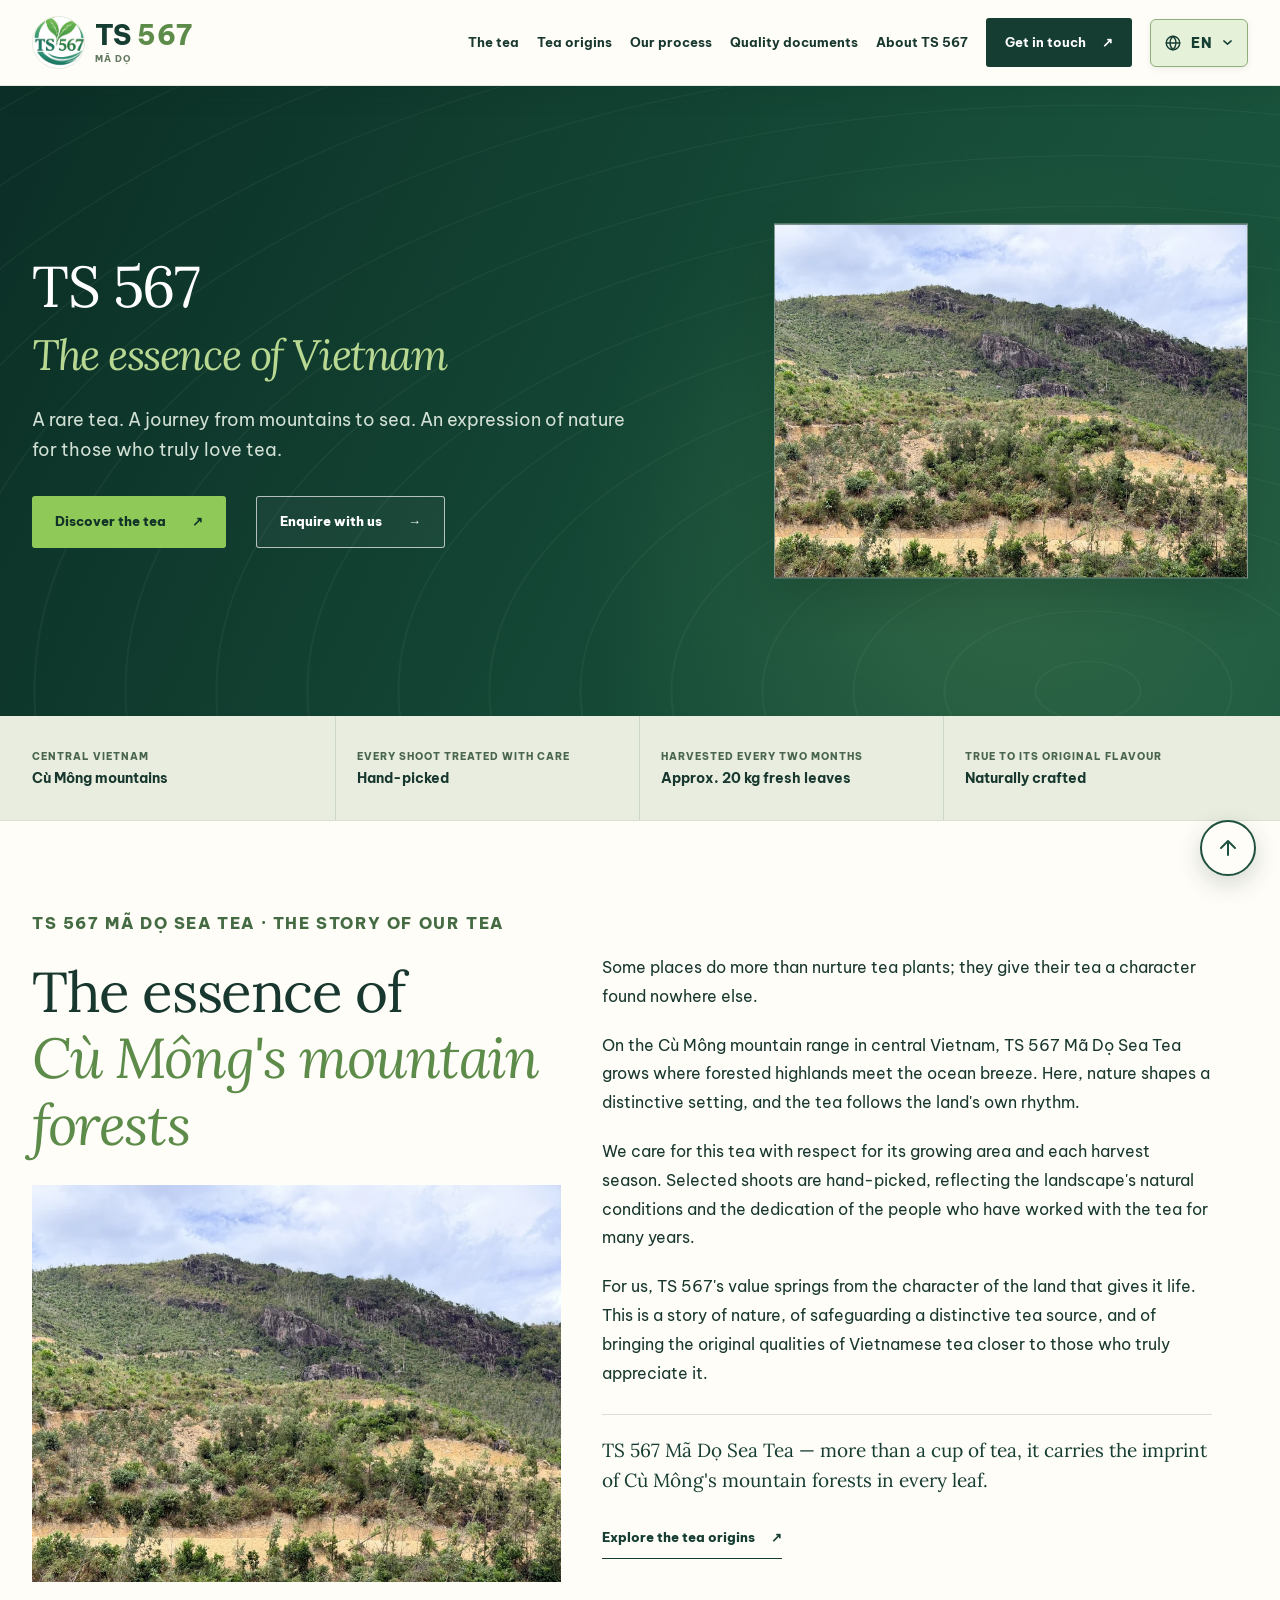
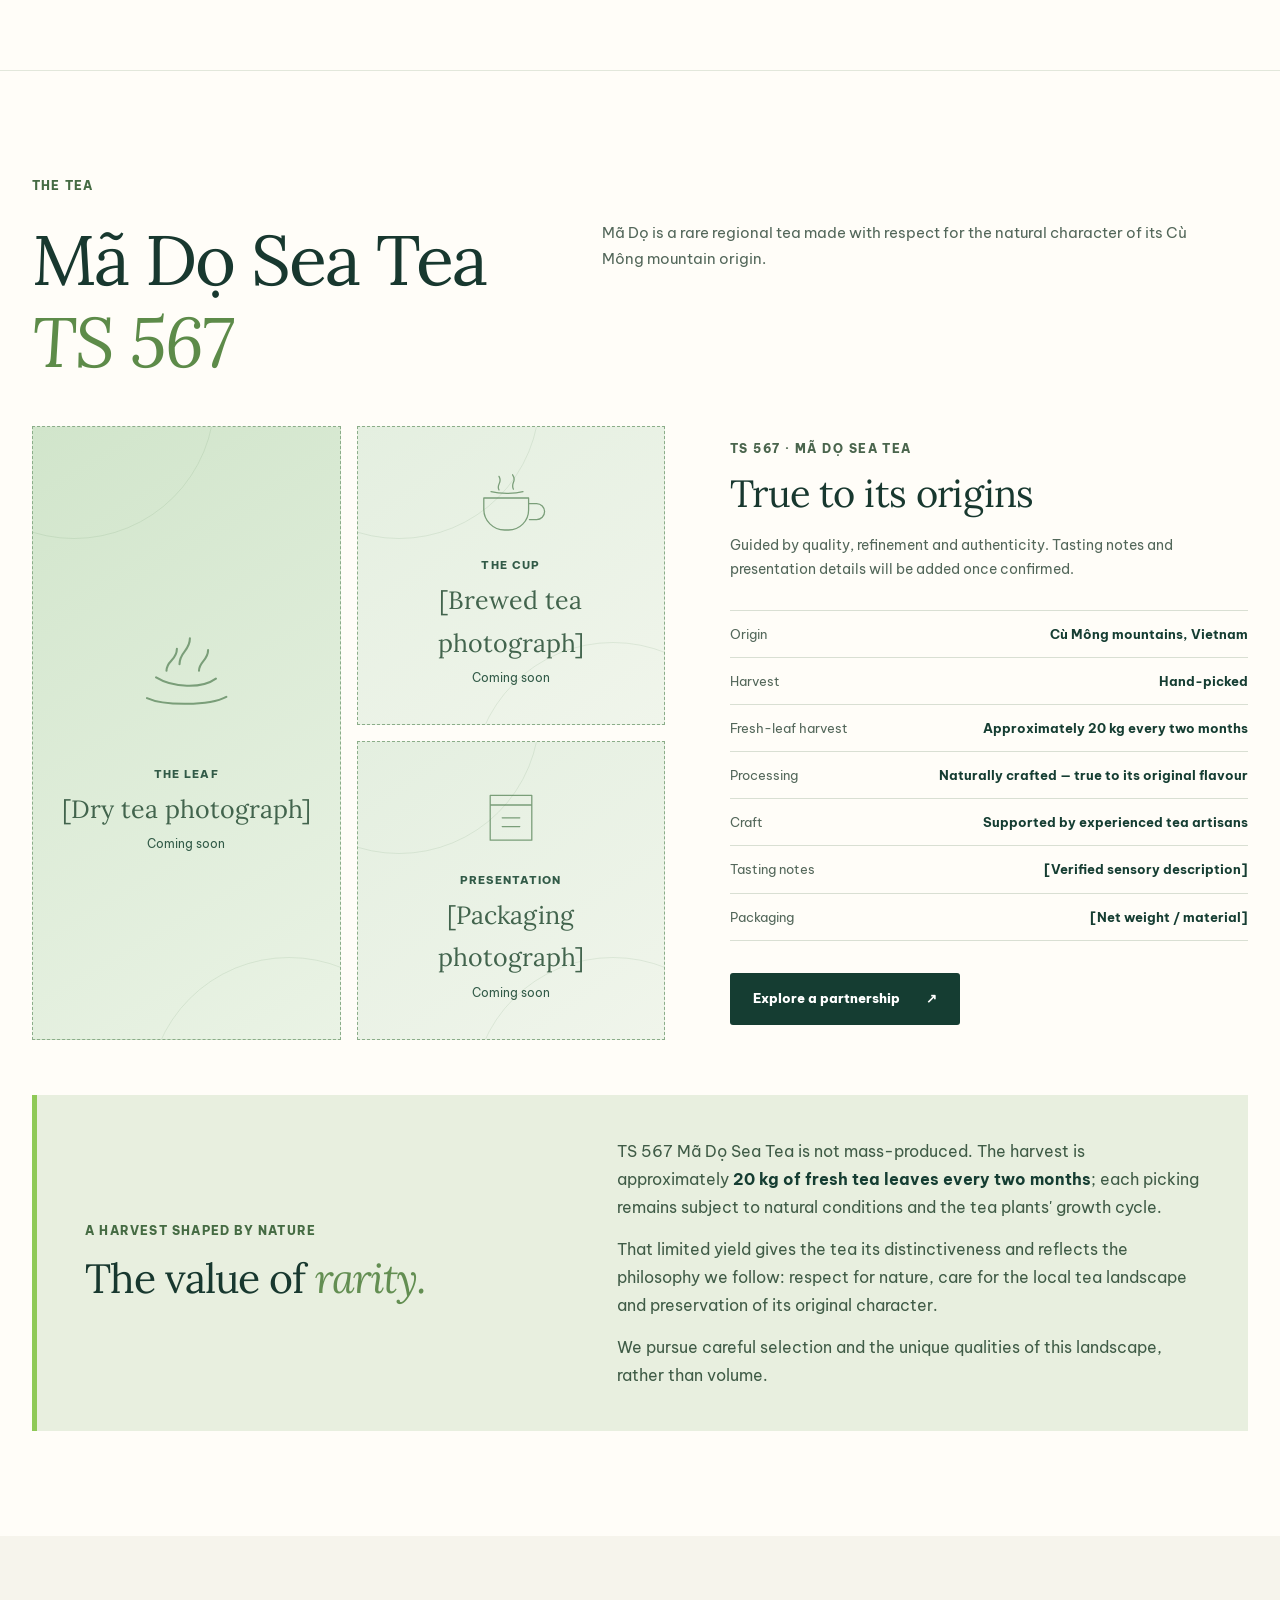
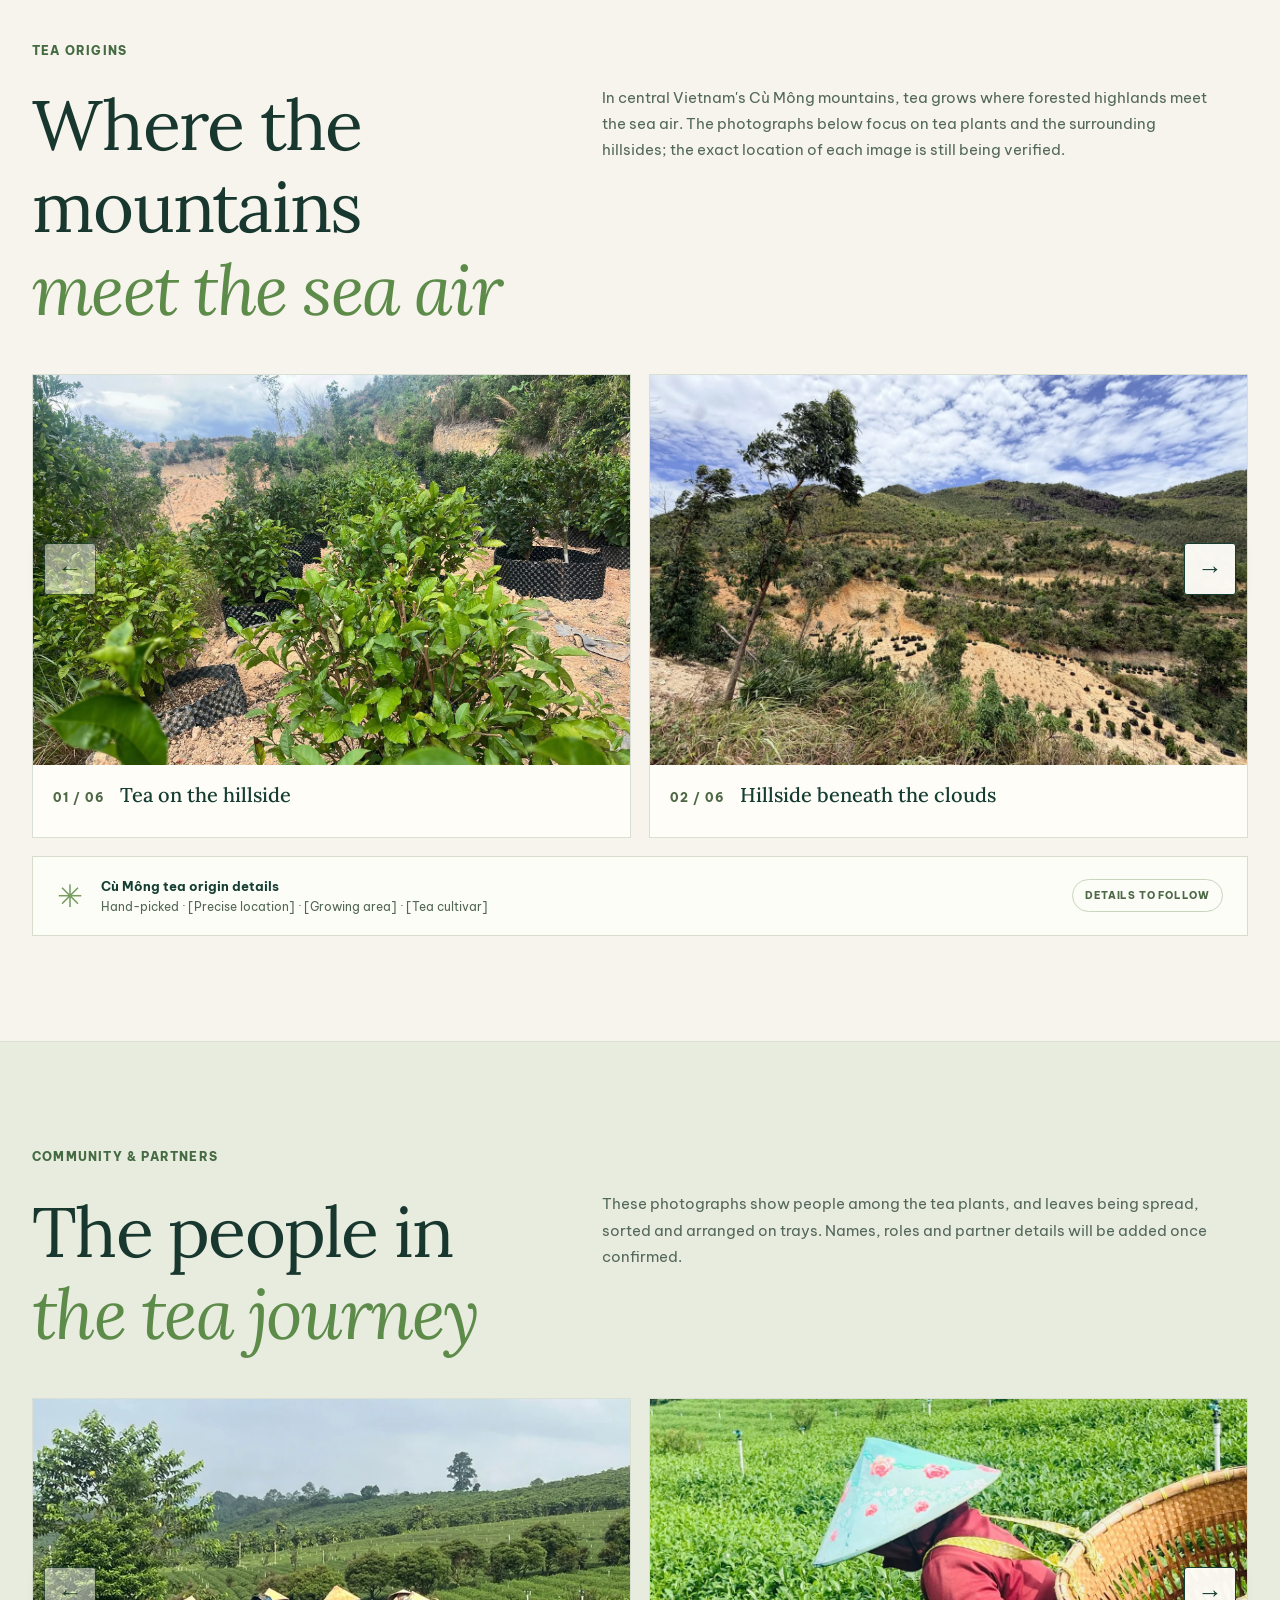
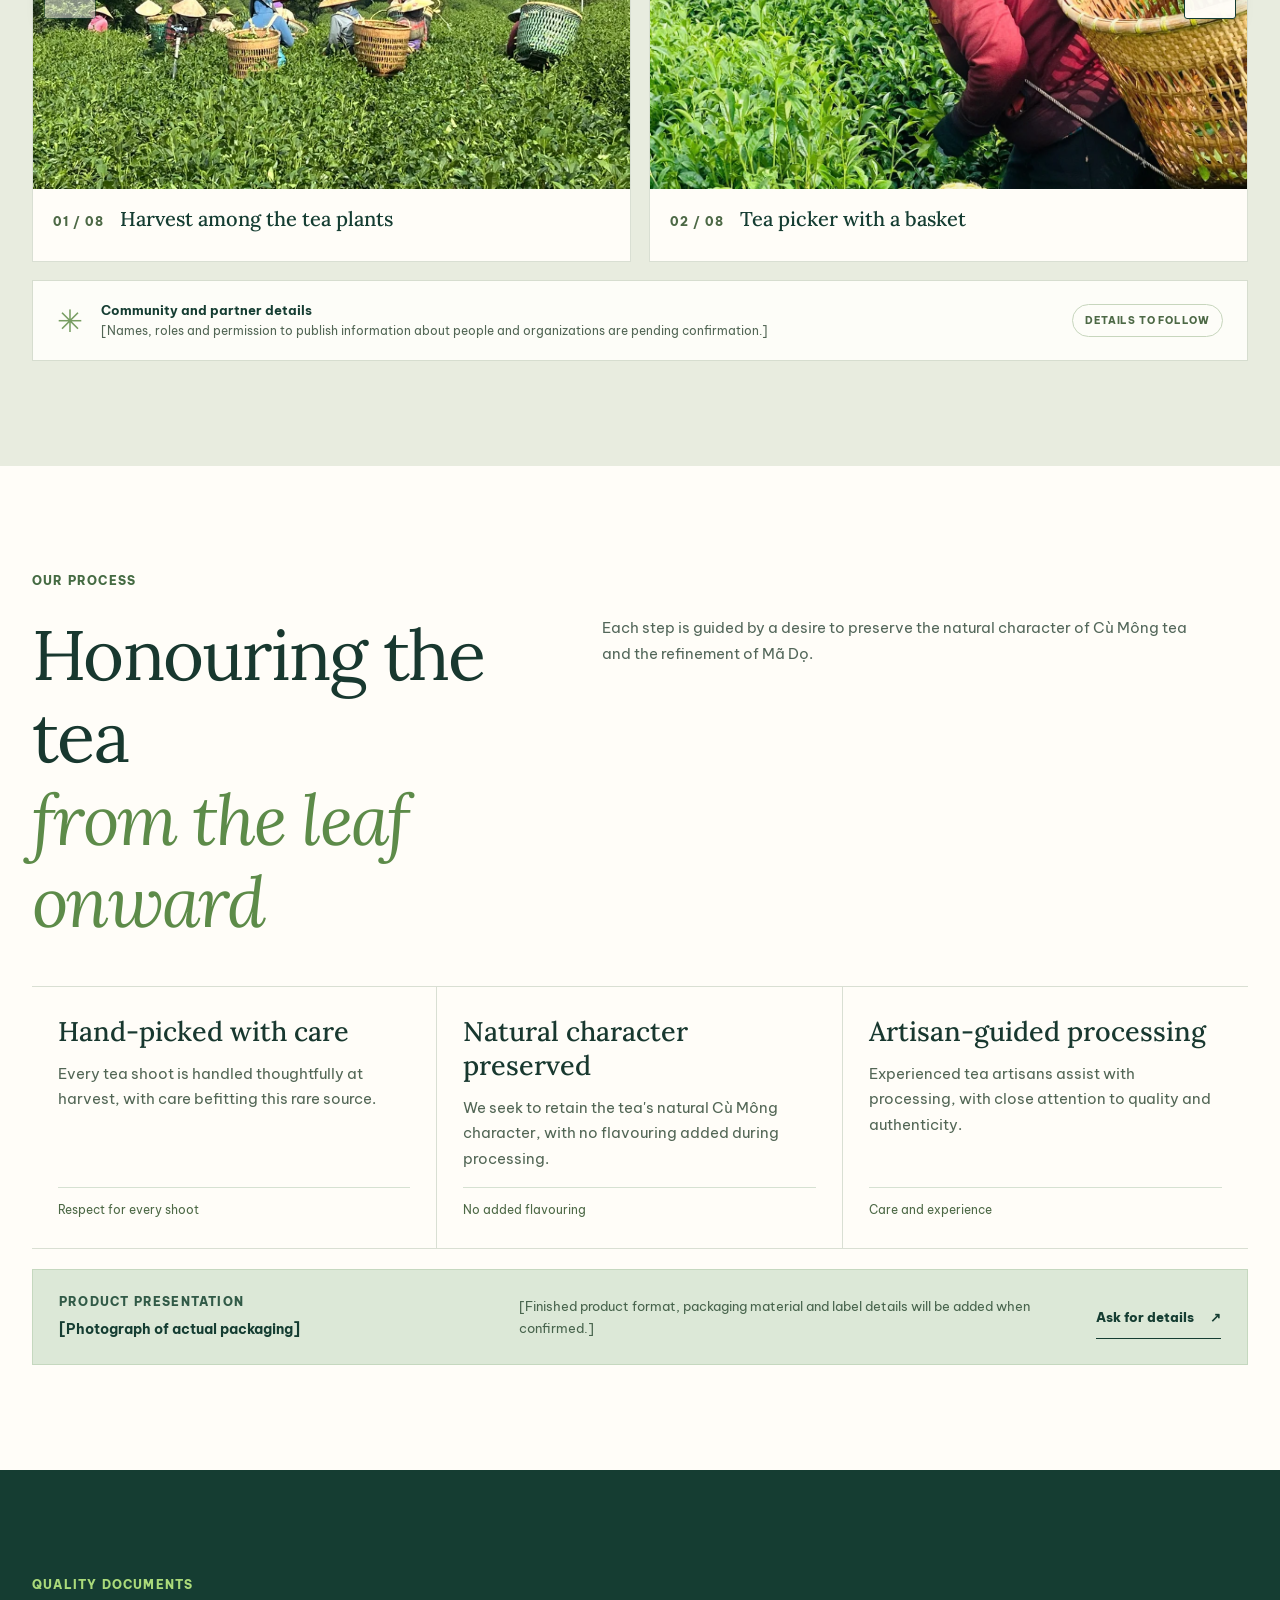
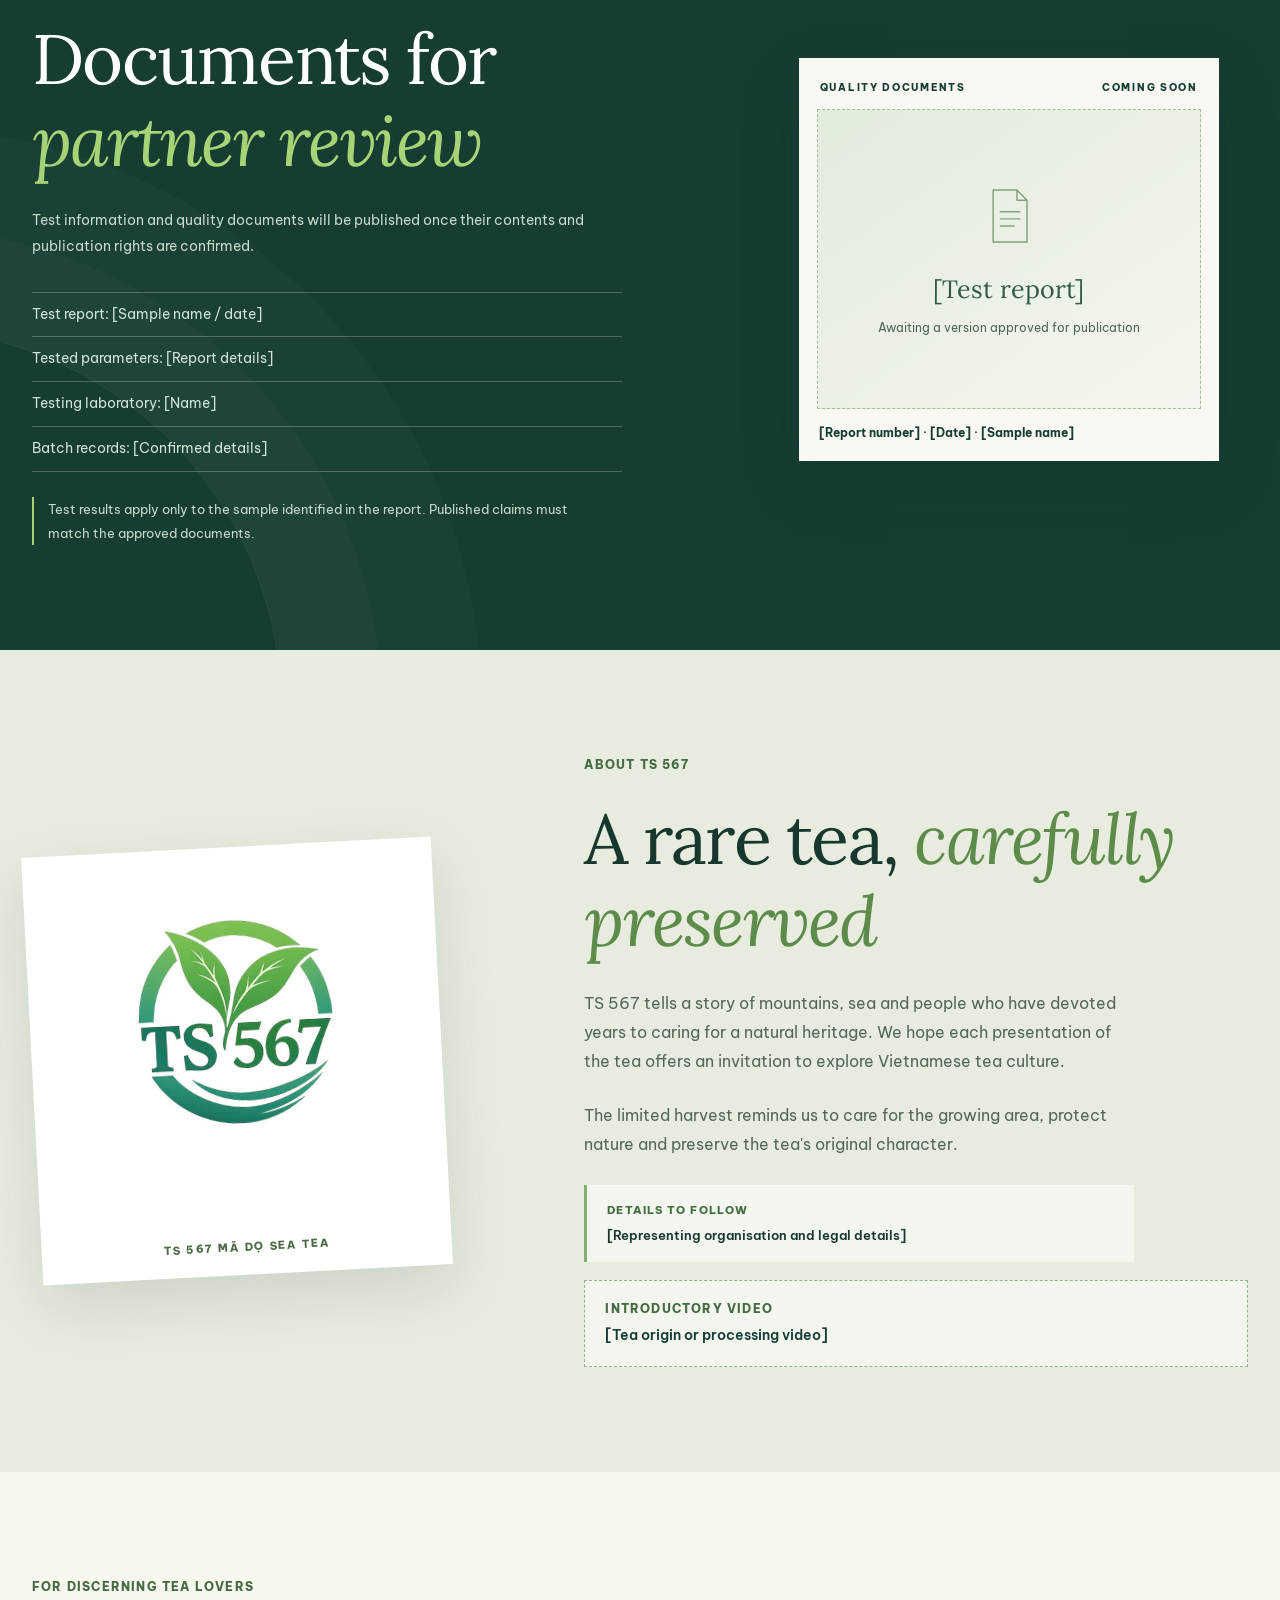
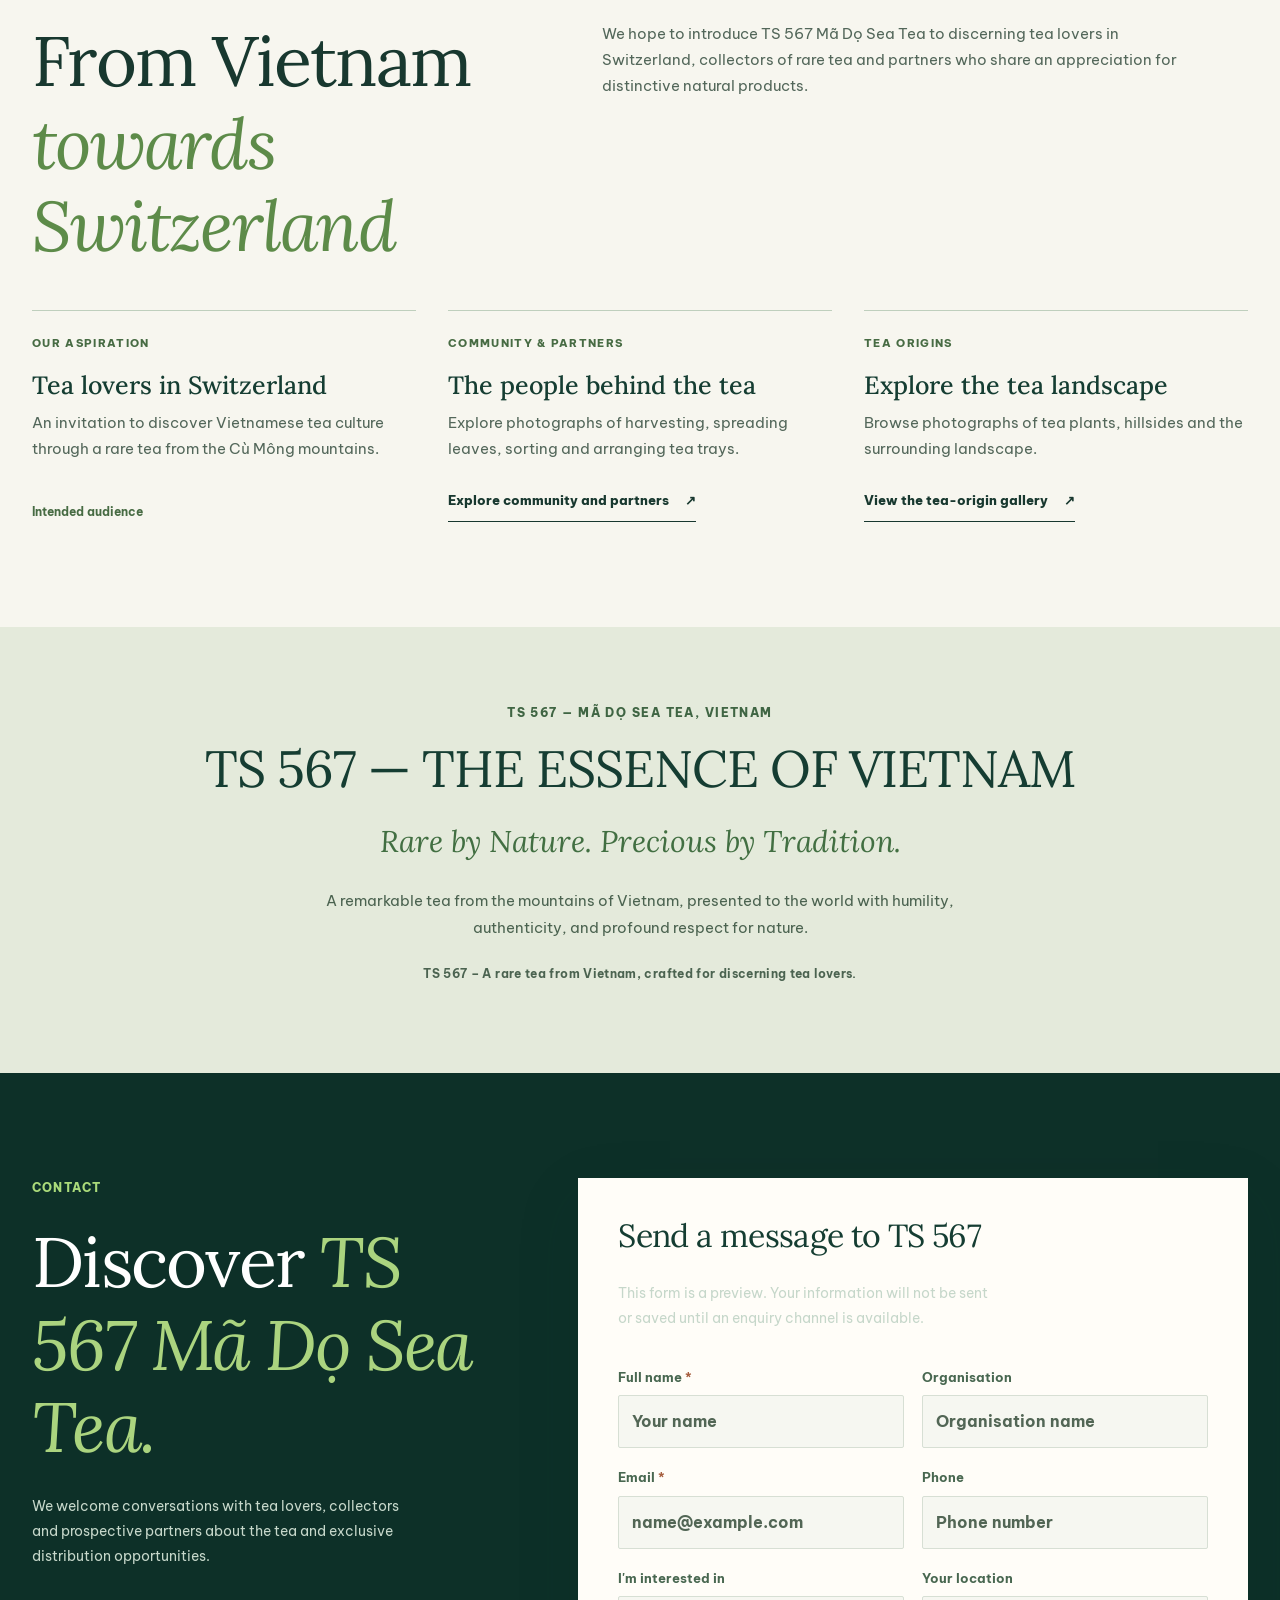
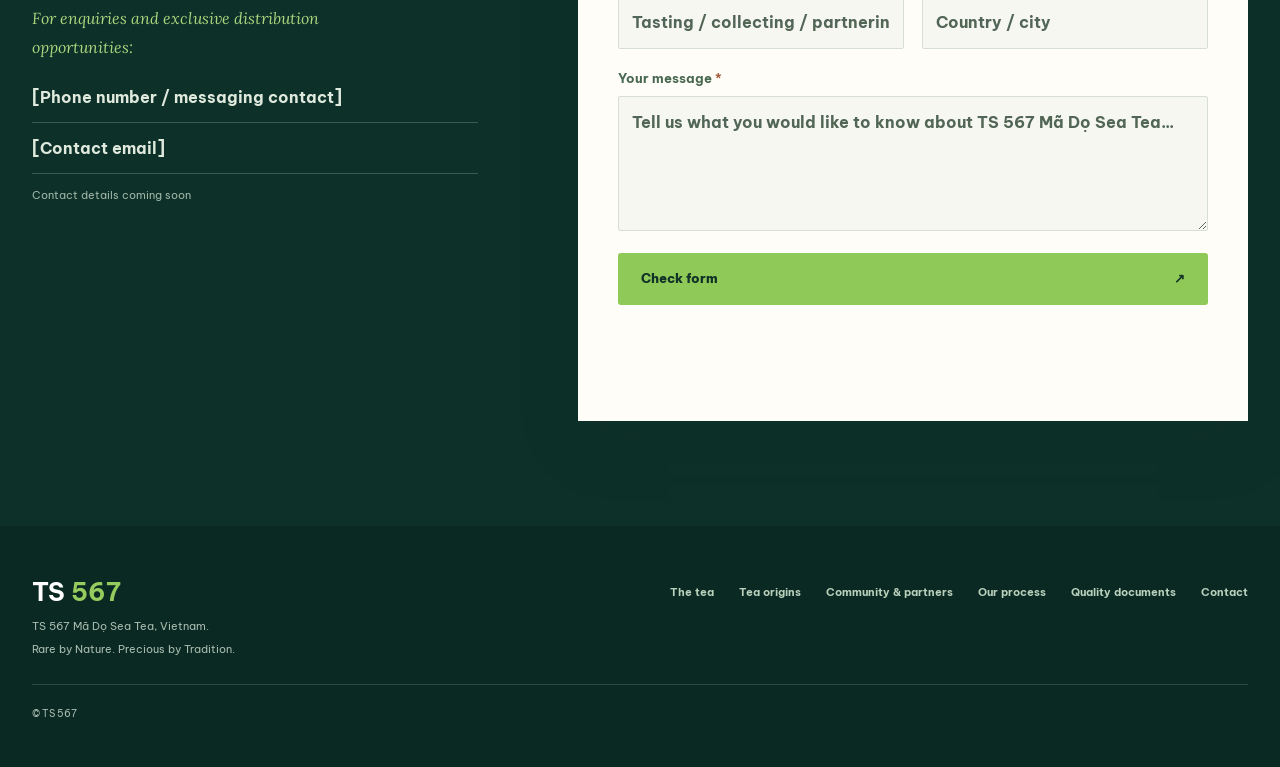
==== commit 66b36437: "Fix mobile menu and form feedback; clean unused styles and assets" ====
--- a/en.html
+++ b/en.html
@@ -13,8 +13,8 @@
     <link rel="alternate" hreflang="zh-TW" href="https://minhquang170405-create.github.io/Fresh-tea-supplier/zh-tw.html" />
     <link rel="alternate" hreflang="x-default" href="https://minhquang170405-create.github.io/Fresh-tea-supplier/" />
     <link rel="stylesheet" href="fonts.css" />
-    <link rel="stylesheet" href="styles.css?v=20261108f" />
-    <script src="script.js?v=20261106b" defer></script>
+    <link rel="stylesheet" href="styles.css?v=20261109a" />
+    <script src="script.js?v=20261109a" defer></script>
   </head>
   <body id="top">
     <a class="skip-link" href="#main">Skip to content</a>
@@ -165,7 +165,7 @@
         </div>
       </section>
 
-      <section class="section process-section" id="quy-trinh" aria-labelledby="process-title"><div class="wrap"><div class="section-heading split-heading"><div><p class="eyebrow">OUR PROCESS</p><h2 id="process-title">Honouring the tea<br /><i>from the leaf onward</i></h2></div><p>Each step is guided by a desire to preserve the natural character of Cù Mông tea and the refinement of Mã Dọ.</p></div><div class="steps-grid"><article class="step-card"><h3>Hand-picked with care</h3><p>Every tea shoot is handled thoughtfully at harvest, with care befitting this rare source.</p><small>Respect for every shoot</small></article><article class="step-card"><h3>Natural character preserved</h3><p>We seek to retain the tea's natural Cù Mông character, with no flavouring added during processing.</p><small>No added flavouring</small></article><article class="step-card"><h3>Artisan-guided processing</h3><p>Experienced tea artisans assist with processing, with close attention to quality and authenticity.</p><small>Care and experience</small></article></div><div class="essence-principles"><div><p class="eyebrow">TRUE TO ITS ORIGINS</p><h3>Five values behind TS 567</h3></div><ul><li>Hand-picking each tea shoot with care.</li><li>Preserving the natural character of the Cù Mông origin.</li><li>Adding no flavouring during processing.</li><li>Giving priority to quality, refinement and authenticity.</li><li>Processing with the support of experienced tea artisans.</li></ul></div><div class="packing-note"><div><span>PRODUCT PRESENTATION</span><strong>[Photograph of actual packaging]</strong></div><p>[Finished product format, packaging material and label details will be added when confirmed.]</p><a class="text-link" href="#lien-he">Ask for details <span aria-hidden="true">↗</span></a></div></div></section>
+      <section class="section process-section" id="quy-trinh" aria-labelledby="process-title"><div class="wrap"><div class="section-heading split-heading"><div><p class="eyebrow">OUR PROCESS</p><h2 id="process-title">Honouring the tea<br /><i>from the leaf onward</i></h2></div><p>Each step is guided by a desire to preserve the natural character of Cù Mông tea and the refinement of Mã Dọ.</p></div><div class="steps-grid"><article class="step-card"><h3>Hand-picked with care</h3><p>Every tea shoot is handled thoughtfully at harvest, with care befitting this rare source.</p><small>Respect for every shoot</small></article><article class="step-card"><h3>Natural character preserved</h3><p>We seek to retain the tea's natural Cù Mông character, with no flavouring added during processing.</p><small>No added flavouring</small></article><article class="step-card"><h3>Artisan-guided processing</h3><p>Experienced tea artisans assist with processing, with close attention to quality and authenticity.</p><small>Care and experience</small></article></div><div class="packing-note"><div><span>PRODUCT PRESENTATION</span><strong>[Photograph of actual packaging]</strong></div><p>[Finished product format, packaging material and label details will be added when confirmed.]</p><a class="text-link" href="#lien-he">Ask for details <span aria-hidden="true">↗</span></a></div></div></section>
 
       <section class="section quality-section" id="thu-nghiem" aria-labelledby="quality-title">
         <div class="wrap quality-layout">
@@ -199,7 +199,7 @@
         </div>
       </section>
 
-      <section class="section future-section" aria-labelledby="future-title"><div class="wrap"><div class="section-heading split-heading"><div><p class="eyebrow">FOR DISCERNING TEA LOVERS</p><h2 id="future-title">From Vietnam <i>towards Switzerland</i></h2></div><p>We hope to introduce TS 567 Mã Dọ Sea Tea to discerning tea lovers in Switzerland, collectors of rare tea and partners who share an appreciation for distinctive natural products.</p></div><div class="future-grid"><article><span>OUR ASPIRATION</span><h3>Tea lovers in Switzerland</h3><p>An invitation to discover Vietnamese tea culture through a rare tea from the Cù Mông mountains.</p><small>Intended audience</small></article><article><span>PARTNERS</span><h3>[Partners approved for introduction]</h3><p>Partner information will be added when publication is confirmed.</p><small>Coming soon</small></article><article><span>FROM THE TEA ORIGIN</span><h3>[Updates from the growing area]</h3><p>Explore the current photos in Tea Origins. Seasonal harvest notes and stories about the people behind the tea will follow when confirmed.</p><small>Coming soon</small></article></div></div></section>
+      <section class="section future-section" aria-labelledby="future-title"><div class="wrap"><div class="section-heading split-heading"><div><p class="eyebrow">FOR DISCERNING TEA LOVERS</p><h2 id="future-title">From Vietnam <i>towards Switzerland</i></h2></div><p>We hope to introduce TS 567 Mã Dọ Sea Tea to discerning tea lovers in Switzerland, collectors of rare tea and partners who share an appreciation for distinctive natural products.</p></div><div class="future-grid"><article><span>OUR ASPIRATION</span><h3>Tea lovers in Switzerland</h3><p>An invitation to discover Vietnamese tea culture through a rare tea from the Cù Mông mountains.</p><small>Intended audience</small></article><article><span>COMMUNITY &amp; PARTNERS</span><h3>The people behind the tea</h3><p>Explore photographs of harvesting, spreading leaves, sorting and arranging tea trays.</p><a class="text-link" href="#cong-dong">Explore community and partners <span aria-hidden="true">↗</span></a></article><article><span>TEA ORIGINS</span><h3>Explore the tea landscape</h3><p>Browse photographs of tea plants, hillsides and the surrounding landscape.</p><a class="text-link" href="#vung-tra">View the tea-origin gallery <span aria-hidden="true">↗</span></a></article></div></div></section>
 
       <section class="english-statement" lang="en" aria-labelledby="english-title"><div class="wrap english-statement-inner"><p class="english-overline">TS 567 — Mã Dọ Sea Tea, Vietnam</p><h2 id="english-title">TS 567 — THE ESSENCE OF VIETNAM</h2><p class="english-tagline">Rare by Nature. Precious by Tradition.</p><p>A remarkable tea from the mountains of Vietnam, presented to the world with humility, authenticity, and profound respect for nature.</p><p class="english-closing">TS 567 – A rare tea from Vietnam, crafted for discerning tea lovers.</p></div></section>
 
--- a/styles.css
+++ b/styles.css
@@ -1,410 +1,479 @@
-:root{--forest:#153d32;--deep:#0d3028;--pine:#1f5140;--leaf:#8fc957;--cream:#f6f4ec;--paper:#fffdf8;--ink:#18382f;--muted:#53675a;--line:#d9dfd3;--clay:#c8764e;--shadow:0 22px 60px rgba(14,48,39,.13)}
-*{box-sizing:border-box}
-html{scroll-behavior:smooth;scroll-padding-top:86px}
-body{margin:0;background:var(--cream);color:var(--ink);font-family:'Be Vietnam Pro',Arial,sans-serif;font-size:16px;line-height:1.7;-webkit-font-smoothing:antialiased}
-button,input,textarea{font:inherit}
-button,a{-webkit-tap-highlight-color:transparent}
-a{color:inherit}
-button{cursor:pointer}
-img{max-width:100%;display:block}
-.wrap{width:min(100% - 64px,1240px);margin-inline:auto}
-.skip-link{position:absolute;left:16px;top:-60px;z-index:1000;background:#fff;padding:10px 18px;color:#0d3028}
-.skip-link:focus{top:8px}
-:focus-visible{outline:3px solid #cb823c;outline-offset:3px}
-.site-header{height:86px;background:var(--paper);border-bottom:1px solid #e7e8df;position:sticky;top:0;z-index:20;box-shadow:0 4px 18px rgba(14,48,39,.08)}
-.nav-shell{height:100%;display:flex;align-items:center;justify-content:space-between;gap:30px}
-.brand{display:inline-flex;align-items:center;gap:10px;text-decoration:none;flex:none}
-.brand-image{width:53px;height:53px;overflow:hidden;background:white;border-radius:50%;border:1px solid #e3e9dc;position:relative}
-.brand-image img{position:absolute;width:93px;max-width:none;height:auto;left:-20px;top:-40px}
-.brand-copy{display:flex;flex-direction:column;line-height:1.05;letter-spacing:.01em}
-.brand-copy strong{font-size:27px;font-weight:800;color:var(--forest)}
-.brand-copy strong em{color:#5d8b49;font-style:normal}
-.brand-copy small{font-size:9px;letter-spacing:.1em;font-weight:800;color:#647b62;margin-top:5px}
-.site-nav{display:flex;align-items:center;gap:32px}
-.site-nav a{font-size:13px;font-weight:700;text-decoration:none;white-space:nowrap;transition:color .2s,background-color .2s}
-.site-nav a:not(.nav-cta){position:relative}
-.site-nav a:not(.nav-cta)::after{content:"";position:absolute;left:0;right:0;bottom:-8px;height:3px;background:linear-gradient(90deg,var(--forest) 0 50%,var(--leaf) 50% 100%);transform:scaleX(0);transform-origin:left;transition:transform .2s}
-.site-nav a:not(.nav-cta):hover{color:var(--pine)}
-.site-nav a:not(.nav-cta):is(:hover,:focus-visible)::after{transform:scaleX(1)}
-.site-nav .nav-cta{padding:13px 19px;background:var(--forest);color:#fff;border-radius:3px;display:flex;gap:16px;align-items:center}
-.site-nav .nav-cta:is(:hover,:focus-visible){color:var(--forest);background:var(--leaf)}
-.menu-toggle{display:none}
-.hero{min-height:620px;display:grid;grid-template-columns:minmax(0,52%) minmax(0,48%);background:var(--deep)}
-.hero-copy{display:flex;align-items:center;position:relative;overflow:hidden}
-.hero-copy:before{content:"";position:absolute;right:-140px;bottom:-160px;width:420px;height:420px;border:1px solid rgba(255,255,255,.09);border-radius:50%;box-shadow:0 0 0 75px rgba(255,255,255,.025),0 0 0 150px rgba(255,255,255,.025)}
-.hero-inner{width:100%;padding:72px clamp(32px,3vw,56px) 72px max(32px,calc((100vw - 1240px)/2));position:relative;z-index:1}
-.eyebrow{display:flex;align-items:center;gap:14px;color:#456b43;font-size:12px;font-weight:800;letter-spacing:.1em;line-height:1.6;margin:0 0 24px;text-transform:uppercase}
-.eyebrow.light{color:#aada7a}
-.eyebrow-line{display:inline-block;width:30px;height:1px;background:currentColor}
-.hero h1,.section h2,.contact-section h2{font-family:'Lora',Georgia,serif;font-weight:400;letter-spacing:-.025em;line-height:1.18;margin:0}
-.hero h1{font-size:clamp(50px,5vw,86px);color:#fff;line-height:1.12}
-.hero h1 span{display:block;color:#b8d892;font-style:italic}
-.hero-lead{color:#d2e0d5;max-width:490px;font-size:18px;line-height:1.7;margin:24px 0 30px}
-.hero-actions{display:flex;align-items:center;gap:30px;flex-wrap:wrap}
-.button{display:inline-flex;align-items:center;justify-content:space-between;gap:26px;min-height:52px;padding:14px 23px;font-size:13px;font-weight:800;line-height:1.2;text-decoration:none;border:0;border-radius:3px;transition:transform .2s,background .2s,box-shadow .2s}
-.button:hover{transform:translateY(-2px);box-shadow:0 9px 20px rgba(0,0,0,.14)}
-.button-lime{background:var(--leaf);color:#123228}
-.button-lime:hover{background:#a8d770}
-.button-dark{background:var(--forest);color:#fff}
-.button-dark:hover{background:#286a50}
-.text-link{font-size:13px;font-weight:800;text-decoration:none;border-bottom:1px solid currentColor;padding:8px 0;min-height:44px;display:inline-flex;align-items:center;gap:16px}
-.light-link{color:#fff}
-.hero-note{color:#b4c7b8;font-size:11px;line-height:1.4;margin-top:42px;display:flex;gap:9px;align-items:center}
-.hero-note-dot{width:6px;height:6px;background:var(--leaf);border-radius:50%;flex:none}
-.hero-media{position:relative;overflow:hidden;min-height:620px}
-.hero-placeholder{display:flex;flex-direction:column;align-items:center;justify-content:center;gap:16px;padding:65px 42px;background:radial-gradient(circle at 75% 25%,#edf5e5 0,#dcebd7 36%,#bdd4b9 100%);color:#315a47;text-align:center}
-.hero-placeholder:before{content:"";position:absolute;width:580px;height:580px;border:1px solid rgba(37,87,63,.12);border-radius:50%;right:-270px;bottom:-340px;box-shadow:0 0 0 65px rgba(255,255,255,.1),0 0 0 125px rgba(255,255,255,.08);pointer-events:none}
-.hero-placeholder-label{position:absolute;top:30px;left:35px;font-size:10px;font-weight:800;letter-spacing:.14em;color:#315a47}
-.hero-placeholder svg{position:relative;width:min(82%,420px);height:auto;fill:none;stroke:#5d896a;stroke-width:2;stroke-linecap:round;stroke-linejoin:round}
-.hero-placeholder-copy{position:relative;display:flex;flex-direction:column;gap:4px}
-.hero-placeholder-copy strong{font-family:'Lora',Georgia,serif;font-size:28px;font-weight:400;line-height:1.3}
-.hero-placeholder-copy span{font-size:12px;color:#315a47}
-.proof-strip{background:#e8eddf;border-bottom:1px solid #d8dfd1}
-.proof-grid{display:grid;grid-template-columns:repeat(3,1fr)}
-.proof-grid>div{min-height:105px;display:grid;grid-template-columns:32px 1fr;grid-template-rows:1fr 1fr;column-gap:11px;align-content:center;padding:24px 20px;border-right:1px solid #cbd7c8}
-.proof-grid>div:first-child{padding-left:0}.proof-grid>div:last-child{border-right:0}
-.proof-grid strong{font-size:13px;align-self:end;line-height:1.2}.proof-grid small{font-size:11px;color:#6e7e71;align-self:start;margin-top:4px}
-.section{padding:105px 0}
-.section-heading{margin-bottom:42px}
-.split-heading{display:grid;grid-template-columns:minmax(0,.9fr) minmax(0,1.1fr);align-items:start;gap:clamp(28px,3.2vw,48px)}
-.section h2,.contact-section h2{font-size:clamp(42px,5.5vw,70px);max-width:700px}
-.section h2 i,.contact-section h2 i{font-weight:400;color:#5d8b49}
-#quality-title i,#future-title i{display:block;text-wrap:balance}
-.split-heading>p{max-width:610px;color:var(--muted);font-size:14px;margin:44px 0 0;line-height:1.75}
-.product-section{background:var(--paper)}
-.product-layout{display:grid;grid-template-columns:1.1fr .9fr;gap:65px;align-items:stretch}
-.product-visuals{display:grid;grid-template-columns:1fr 1fr;gap:14px;min-height:530px}
-.placeholder-card{position:relative;overflow:hidden;border:1px dashed #a6bba0;background:linear-gradient(135deg,#e9eee3,#f5f7f0);display:flex;align-items:center;justify-content:center;flex-direction:column;text-align:center;padding:25px;color:#42644d;min-height:210px}
-.placeholder-card:before,.placeholder-card:after{content:"";position:absolute;border:1px solid rgba(85,132,83,.12);border-radius:50%;width:280px;height:280px;pointer-events:none}
-.placeholder-card:before{top:-170px;left:-100px}.placeholder-card:after{bottom:-200px;right:-90px}
-.placeholder-card svg{width:80px;height:80px;stroke:#7a9e79;stroke-width:1.6;fill:none;stroke-linecap:round;stroke-linejoin:round;margin-bottom:14px}
-.placeholder-card span{font-size:11px;letter-spacing:.1em;font-weight:800;color:#315a47}
-.placeholder-card strong{font-family:'Lora',Georgia,serif;font-size:24px;font-weight:400;margin:4px 0}
-.placeholder-card small{font-size:12px;color:#315a47}
-.placeholder-primary{grid-row:span 2;background:linear-gradient(145deg,#d9e5d3,#eef3e8)}
-.placeholder-primary svg{width:130px;height:130px;margin-bottom:24px}
-.placeholder-primary strong{font-size:32px}
-.product-info{padding:13px 0 15px;display:flex;flex-direction:column;align-items:start}
-.product-kicker{color:#4a654d;font-size:12px;letter-spacing:.12em;font-weight:800;margin:0 0 11px}
-.product-info h3{font-family:'Lora',Georgia,serif;font-weight:400;font-size:38px;letter-spacing:-.02em;margin:0 0 15px;line-height:1.25}
-.product-intro{color:var(--muted);font-size:14px;max-width:470px;line-height:1.75;margin:0 0 28px}
-.spec-list{margin:0 0 32px;width:100%;border-top:1px solid var(--line)}
-.spec-list div{display:flex;justify-content:space-between;gap:20px;padding:12px 0;border-bottom:1px solid var(--line);font-size:13px}
-.spec-list dt{color:var(--muted)}.spec-list dd{margin:0;font-weight:700;text-align:right;color:var(--forest)}
-.garden-section{background:var(--cream)}
-.garden-grid{display:grid;grid-template-columns:1.3fr 1fr 1fr;grid-template-rows:260px 260px;gap:12px}
-.gallery-placeholder{position:relative;overflow:hidden;border:1px dashed #a5bda2;background:linear-gradient(145deg,#e8efe2,#f5f7ef);padding:22px;color:#365b47;display:flex;flex-direction:column;align-items:flex-start;justify-content:space-between}
-.gallery-placeholder:before{content:"";position:absolute;width:240px;height:240px;border:1px solid rgba(74,123,79,.13);border-radius:50%;right:-90px;top:-110px;pointer-events:none}
-.gallery-placeholder-label{position:relative;font-size:10px;letter-spacing:.12em;font-weight:800;color:#315a47}
-.gallery-placeholder svg{position:relative;width:100px;height:76px;align-self:flex-end;fill:none;stroke:#86a88b;stroke-width:2;stroke-linecap:round;stroke-linejoin:round}
-.gallery-placeholder>div{position:relative;display:flex;flex-direction:column;gap:4px}
-.gallery-placeholder strong{font-family:'Lora',Georgia,serif;font-size:23px;font-weight:400;line-height:1.28}
-.gallery-placeholder small{font-size:11px;color:#315a47}
-.gallery-main{grid-row:span 2}
-.gallery-placeholder.gallery-main{background:linear-gradient(155deg,#d2e2ce,#edf4e8);padding:30px}
-.gallery-placeholder.gallery-main svg{width:170px;height:128px}
-.gallery-placeholder.gallery-main strong{font-size:30px}
-.origin-note{margin-top:18px;display:flex;align-items:center;gap:18px;border:1px solid #d6ddcf;background:#fdfdf8;padding:18px 24px}
-.origin-icon{font-size:31px;color:#779d61;line-height:1}
-.origin-note p{font-size:12px;line-height:1.7;color:#526655;margin:0;flex:1}.origin-note strong{color:var(--forest);font-size:13px}
-.status-pill{font-size:10px;font-weight:800;letter-spacing:.08em;text-transform:uppercase;border:1px solid #c7d6bd;border-radius:30px;padding:7px 12px;color:#4d6946;white-space:nowrap}
-.quality-section{background:var(--forest);color:#fff;position:relative;overflow:hidden}
-.quality-section:before{content:"";position:absolute;width:760px;height:760px;border:1px solid rgba(255,255,255,.07);border-radius:50%;left:-480px;bottom:-440px;box-shadow:0 0 0 100px rgba(255,255,255,.025),0 0 0 200px rgba(255,255,255,.018)}
-.quality-layout{display:grid;grid-template-columns:1.15fr .85fr;gap:90px;align-items:center;position:relative}
-.quality-copy h2{max-width:630px}.quality-copy h2 i{color:#a7d377}
-.quality-copy>p:not(.eyebrow){color:#c7d9cb;font-size:14px;line-height:1.85;max-width:570px;margin:25px 0 32px}
-.quality-copy>p strong{color:#fff}
-.metric-grid{display:grid;grid-template-columns:repeat(2,1fr);gap:1px;background:rgba(255,255,255,.18);border:1px solid rgba(255,255,255,.18);max-width:590px}
-.metric-grid div{background:var(--forest);padding:19px 25px;display:flex;flex-direction:column;gap:5px}
-.metric-grid strong{font-family:'Lora',Georgia,serif;font-weight:400;color:#b6df89;font-size:42px;line-height:1.18}
-.metric-grid sup{font:700 16px 'Be Vietnam Pro',Arial,sans-serif;margin-left:3px;vertical-align:top;position:relative;top:8px}
-.metric-grid span{font-size:12px;color:#b7cdbd}
-.quality-detail{margin-top:26px;border-top:1px solid rgba(255,255,255,.24);max-width:590px}
-.quality-detail summary{list-style:none;cursor:pointer;padding:15px 2px;font-size:12px;font-weight:700;display:flex;justify-content:space-between;align-items:center}
-.quality-detail summary::-webkit-details-marker{display:none}
-.quality-detail summary span{font-size:22px;font-weight:400;color:#a9d67e}
-.quality-detail p{font-size:12px;color:#c7d9cb;line-height:1.75;margin:0 0 17px}
-.report-card{background:#f9f8f2;color:var(--forest);padding:18px 18px 15px;box-shadow:var(--shadow);max-width:420px;width:100%;justify-self:center}
-.report-top{display:flex;justify-content:space-between;font-size:10px;letter-spacing:.17em;font-weight:800;padding:3px 3px 13px}
-.report-card>a{display:block;overflow:hidden;background:#ddd;max-height:470px}
-.report-card>a img{width:100%;height:470px;object-fit:cover;object-position:top}
-.report-image-placeholder{min-height:300px;border:1px dashed #a6bba0;background:linear-gradient(145deg,#e2ecdb,#f3f6ee);display:flex;flex-direction:column;align-items:center;justify-content:center;gap:8px;padding:25px;text-align:center;color:#315a47}
-.report-image-placeholder svg{width:72px;height:72px;fill:none;stroke:#81a17e;stroke-width:2;stroke-linecap:round;stroke-linejoin:round;margin-bottom:8px}
-.report-image-placeholder strong{font-family:'Lora',Georgia,serif;font-size:25px;font-weight:400}
-.report-image-placeholder small{font-size:12px;color:#526655}
-.report-footer{display:flex;align-items:center;justify-content:space-between;gap:10px;padding:14px 2px 2px;font-size:12px}
-.report-footer div{display:flex;gap:15px}.report-footer a{font-size:11px;font-weight:700;color:#517a55}
-.report-caution{font-size:12px;color:var(--muted);margin:9px 2px 0;line-height:1.5}
-.about-section{background:#e8ecdf}
-.about-layout{display:grid;grid-template-columns:.8fr 1.2fr;gap:110px;align-items:center}
-.about-logo{background:#fff;box-shadow:var(--shadow);padding:25px 25px 16px;text-align:center;transform:rotate(-3deg);max-width:410px}
-.about-logo img{width:100%;height:360px;object-fit:cover;object-position:center}
-.about-logo small{font-size:11px;font-weight:800;letter-spacing:.14em;color:#4d6946}
-.about-copy>p:not(.eyebrow){color:var(--muted);font-size:16px;line-height:1.8;max-width:550px;margin:26px 0}
-.about-placeholder{border-left:3px solid #85af6d;padding:16px 20px;background:rgba(255,255,255,.5);max-width:550px;display:flex;flex-direction:column;gap:4px}
-.about-placeholder span{font-size:11px;color:#456b43;letter-spacing:.1em;font-weight:800}.about-placeholder strong{font-size:13px;font-weight:600}
-.contact-section{background:var(--deep);color:#fff;padding:105px 0}
-.contact-layout{display:grid;grid-template-columns:.8fr 1.2fr;gap:100px;align-items:start}
-.contact-section h2{max-width:500px}.contact-section h2 i{color:#abd47f}
-.contact-layout>div>p:not(.eyebrow){font-size:14px;line-height:1.8;color:#c6d7ca;max-width:380px;margin:25px 0 35px}
-.contact-placeholder{display:flex;flex-direction:column;gap:12px}.contact-placeholder span{font-size:16px;font-weight:700;border-bottom:1px solid rgba(255,255,255,.2);padding-bottom:11px;color:#dfe9dd}.contact-placeholder small{font-size:11px;color:#a0b7a8}
-.quote-form{background:var(--paper);color:var(--forest);padding:38px 40px;box-shadow:var(--shadow)}
-.quote-form h3{font-family:'Lora',Georgia,serif;font-size:32px;font-weight:400;letter-spacing:-.02em;line-height:1.25;margin:0 0 6px}
-.quote-form>p:not(.form-status){font-size:14px;color:#526655;margin:0 0 24px;line-height:1.6}
-.form-row{display:grid;grid-template-columns:repeat(2,1fr);gap:18px}
-.quote-form label{display:flex;flex-direction:column;font-size:13px;font-weight:700;color:#486750;gap:7px;margin-bottom:18px}
-.quote-form label span{color:#a65e3f}
-.quote-form input,.quote-form textarea{width:100%;background:#f6f7f1;border:1px solid #d7dfd4;padding:12px 13px;outline:none;color:var(--forest);font-size:16px;border-radius:2px;resize:vertical;min-height:48px}
-.quote-form input:focus,.quote-form textarea:focus{border-color:#729c61;box-shadow:0 0 0 3px rgba(143,201,87,.18)}
-.quote-form input::placeholder,.quote-form textarea::placeholder{color:#526655}
-.form-submit{margin-top:4px;width:100%;cursor:pointer}.form-status{min-height:18px;color:#486d48;font-size:13px;line-height:1.5;margin:12px 0 0}
-.site-footer{background:#0a2922;color:#a9bcb0;padding:45px 0}
-.footer-layout{display:grid;grid-template-columns:1fr auto;gap:25px;align-items:start}
-.footer-layout>div:first-child strong{color:#fff;font-size:25px}.footer-layout>div:first-child strong span{color:#95cc5d}.footer-layout>div:first-child p{margin:4px 0 0;font-size:11px}
-.footer-layout>div:nth-child(2){display:flex;gap:8px 25px;flex-wrap:wrap}.footer-layout a{color:#b9d0bc;text-decoration:none;font-size:11px;font-weight:700;display:inline-flex;align-items:center;min-height:44px}.footer-layout a:hover{color:#fff}
-.footer-layout>small{grid-column:1/-1;border-top:1px solid rgba(255,255,255,.15);padding-top:20px;font-size:10px}
-@media (max-width:1080px){.site-nav{gap:18px}.site-nav a{font-size:12px}.wrap{width:min(100% - 44px,1240px)}.hero-inner{padding-left:35px}.hero h1{font-size:clamp(50px,6vw,78px)}.product-layout{gap:35px}.quality-layout{gap:40px}.contact-layout{gap:55px}}
-@media (max-width:800px){.site-header{height:72px}.brand-image{width:45px;height:45px}.brand-image img{width:81px;left:-18px;top:-35px}.brand-copy strong{font-size:22px}.menu-toggle{display:flex;width:44px;height:44px;padding:11px;border:1px solid #cbd8c8;background:transparent;flex-direction:column;justify-content:space-around;border-radius:3px}.menu-toggle span{height:2px;width:100%;background:var(--forest)}.site-nav{display:none;position:absolute;top:72px;left:0;right:0;background:var(--paper);padding:18px 22px 25px;box-shadow:0 15px 25px rgba(0,0,0,.1);flex-direction:column;align-items:stretch;gap:0}.site-nav.open{display:flex}.site-nav a{padding:12px 5px;font-size:14px}.site-nav .nav-cta{margin-top:10px;justify-content:space-between;padding:15px}.hero{grid-template-columns:1fr}.hero-copy{min-height:480px}.hero-inner{padding:70px 32px}.hero-media{min-height:380px;height:380px}.hero-note{margin-top:38px}.proof-grid>div{padding:20px 10px}.section{padding:75px 0}.split-heading{align-items:start;flex-direction:column;gap:15px}.split-heading>p{max-width:600px}.product-layout,.quality-layout,.about-layout,.contact-layout{grid-template-columns:1fr;gap:45px}.product-visuals{min-height:430px}.garden-grid{grid-template-columns:1fr 1fr;grid-template-rows:260px 230px 230px}.gallery-main{grid-column:span 2;grid-row:span 1}.quality-copy h2{max-width:680px}.report-card{max-width:490px;justify-self:center;width:100%}.about-logo{justify-self:center;width:100%;max-width:350px}.contact-section{padding:75px 0}}
-@media (max-width:560px){.wrap{width:min(100% - 32px,1240px)}.hero-copy{min-height:510px}.hero-inner{padding:56px 22px}.hero h1{font-size:58px}.hero-lead{font-size:16px;line-height:1.7}.hero-actions{gap:22px}.hero-media{height:270px;min-height:270px}.proof-grid{grid-template-columns:1fr}.proof-grid>div{min-height:75px;padding:13px 0!important;border-right:0;border-bottom:1px solid #cbd7c8}.proof-grid>div:last-child{border-bottom:0}.section{padding:65px 0}.section h2,.contact-section h2{font-size:44px}.section-heading{margin-bottom:30px}.product-visuals{grid-template-columns:1fr 1fr;min-height:0}.placeholder-card{min-height:155px;padding:13px}.placeholder-primary{grid-column:span 2;grid-row:span 1;min-height:250px}.placeholder-primary svg{height:95px;width:95px;margin-bottom:10px}.placeholder-primary strong{font-size:27px}.placeholder-card:not(.placeholder-primary) svg{width:53px;height:53px;margin-bottom:8px}.placeholder-card:not(.placeholder-primary) strong{font-size:18px}.placeholder-card span{font-size:8px}.product-info h3{font-size:31px}.spec-list div{flex-direction:column;gap:2px}.spec-list dd{text-align:left}.garden-grid{grid-template-columns:1fr;grid-template-rows:repeat(4,240px)}.gallery-main{grid-column:auto}.origin-note{align-items:start;flex-wrap:wrap;padding:15px}.status-pill{margin-left:40px}.metric-grid strong{font-size:34px}.metric-grid div{padding:15px}.report-card>a,.report-card>a img{height:370px}.about-logo img{height:300px}.contact-layout{gap:35px}.quote-form{padding:27px 22px}.form-row{grid-template-columns:1fr;gap:0}.footer-layout{grid-template-columns:1fr}.footer-layout>div:nth-child(2){gap:14px 20px}}
-@media (max-width:800px){.hero-placeholder svg{width:250px}.gallery-placeholder.gallery-main svg{width:130px;height:96px}.gallery-placeholder.gallery-main strong{font-size:26px}}
-@media (max-width:560px){.hero-placeholder{gap:7px;padding:36px 20px 22px}.hero-placeholder-label{top:17px;left:20px;font-size:9px}.hero-placeholder svg{width:160px}.hero-placeholder-copy strong{font-size:18px}.hero-placeholder-copy span{font-size:10px}.gallery-placeholder.gallery-main{padding:22px}.gallery-placeholder.gallery-main svg{width:100px;height:76px}.gallery-placeholder.gallery-main strong{font-size:23px}}
-@media (max-width:560px){.report-image-placeholder{min-height:235px}}
-@media (max-width:800px){html{scroll-padding-top:72px}.site-nav a:not(.nav-cta)::after{right:auto;width:90px;bottom:3px}}
-@media (prefers-reduced-motion:reduce){html{scroll-behavior:auto}*,*:before,*:after{animation-duration:.01ms!important;transition-duration:.01ms!important}}
-
-/* Supplier flow styled for the TS 567 brand. */
-.site-header{box-shadow:0 8px 24px rgba(9,42,30,.1)}
-.site-nav{gap:25px}
-.site-nav a{min-height:44px;display:inline-flex;align-items:center}
-.site-nav .nav-cta{min-height:48px}
-.hero-reference{position:relative;display:block;min-height:630px;background:radial-gradient(circle at 78% 75%,rgba(110,157,96,.28),transparent 38%),linear-gradient(115deg,#0c3027 4%,#164c38 62%,#1c5840 100%);overflow:hidden}
-.hero-reference:before{content:"";position:absolute;inset:0;background:repeating-radial-gradient(ellipse at 85% 96%,transparent 0 51px,rgba(224,247,214,.045) 52px 53px,transparent 54px 91px);pointer-events:none}
-.hero-reference .hero-copy{width:64%;min-height:630px;background:transparent}
-.hero-reference .hero-copy:before{display:none}
-.hero-reference .hero-inner{max-width:830px;padding-top:90px;padding-bottom:90px;padding-right:36px}
-.hero-reference h1{font-size:clamp(48px,4.5vw,76px);max-width:710px;line-height:1.12}
-.hero-reference h1 span{font-size:.74em;line-height:1.22;max-width:620px;margin-top:10px}
-.hero-reference .hero-lead{max-width:620px}
-.button-ghost{color:#fff;background:rgba(255,255,255,.04);border:1px solid rgba(255,255,255,.67)}
-.button-ghost:hover{color:var(--forest);background:#fff}
-.hero-reference .hero-media{position:absolute;right:max(32px,calc((100vw - 1240px)/2));top:15%;width:min(29vw,400px);height:70%;min-height:0;border:1px solid rgba(255,255,255,.42);box-shadow:0 18px 42px rgba(5,28,19,.2)}
-.hero-reference .hero-placeholder{background:linear-gradient(155deg,#dcebd7,#bfd8b8);gap:14px}
-.hero-reference .hero-placeholder-label{background:rgba(255,255,255,.84);padding:7px 11px;border-radius:2px;color:#28543a}
-.hero-reference .hero-placeholder-copy strong{font-size:clamp(23px,2vw,29px)}
-.hero-reference .hero-note{margin-top:35px;color:#d2e2d3}
-.proof-grid{grid-template-columns:repeat(4,minmax(0,1fr))}
-.proof-grid>div{grid-template-columns:1fr;grid-template-rows:auto auto;gap:4px;padding:19px 21px;min-height:104px}
-.proof-grid strong{font-size:14px;line-height:1.4;align-self:auto}
-.proof-grid small{font-size:10px;letter-spacing:.1em;font-weight:800;color:#4a654d;order:-1;margin:0}
-.supplier-intro{background:#fffdf8;padding:88px 0}
-.supplier-intro-grid{display:grid;grid-template-columns:minmax(0,.9fr) minmax(0,1.1fr);gap:clamp(28px,3.2vw,48px);align-items:start}
-.supplier-intro-grid h2{font-size:clamp(42px,4.4vw,62px)}
-.supplier-intro-grid h2 i{color:#5d8b49}
-.supplier-intro-grid>div:last-child{padding-top:44px}
-.supplier-intro-photo{margin:28px 0 0;aspect-ratio:4/3;overflow:hidden;background:#dcebd7}
-.supplier-intro-photo img{width:100%;height:100%;object-fit:cover;object-position:center 54%}
-.supplier-intro-grid p{font-size:16px;line-height:1.8;margin:0 0 20px;max-width:610px}
-.supplier-intro-grid .intro-signature{font-family:'Lora',Georgia,serif;font-size:19px;line-height:1.55;color:var(--forest);border-top:1px solid var(--line);padding-top:21px;margin-top:27px}
-.supplier-intro-grid .intro-placeholder{border-left:3px solid #86b471;background:#eef3e9;color:#49624c;padding:15px 18px;font-size:14px}
-.supplier-intro-grid .text-link{color:var(--forest)}
-.product-section{border-top:1px solid #e2e7db}
-.product-visuals{gap:16px}
-.placeholder-card{border:1px dashed #8bad89;background:linear-gradient(145deg,#e4efe0,#f0f5eb)}
-.placeholder-primary{background:linear-gradient(150deg,#d1e5cb,#eaf3e5)}
-.placeholder-card strong{font-size:25px}
-.placeholder-card small{font-size:12px}
-.section-heading>p{font-size:15px}
-.process-section{background:#fffdf8}
-.steps-grid{display:grid;grid-template-columns:repeat(3,minmax(0,1fr));gap:0;border-top:1px solid var(--line);border-bottom:1px solid var(--line)}
-.step-card{position:relative;background:transparent;border:0;border-right:1px solid var(--line);padding:28px 26px;min-height:230px;display:flex;flex-direction:column}
-.step-card:last-child{border-right:0}
-.step-card:before{display:none}
-.step-card h3{font-family:'Lora',Georgia,serif;font-size:27px;font-weight:500;line-height:1.25;margin:0 0 12px}
-.step-card p{font-size:15px;line-height:1.7;color:#526655;margin:0 0 16px}
-.step-card small{font-size:12px;color:#4d6946;margin-top:auto;border-top:1px solid #d6e1d2;padding-top:12px}
-.packing-note{display:grid;grid-template-columns:1.1fr 1.4fr auto;gap:30px;align-items:center;background:#dce8d7;border:1px solid #c5d8bf;padding:22px 26px;margin-top:20px}
-.packing-note>div{display:flex;flex-direction:column;gap:5px}
-.packing-note>div span{font-size:12px;letter-spacing:.1em;font-weight:800;color:#315a47}
-.packing-note>div strong{font-size:14px;color:var(--forest)}
-.packing-note p{margin:0;font-size:13px;line-height:1.7;color:#47634c}
-.packing-note a{white-space:nowrap;color:var(--forest)}
-.quality-copy .metric-grid{grid-template-columns:1fr;gap:0;background:transparent;border:0;border-top:1px solid rgba(255,255,255,.24);margin-bottom:25px}
-.quality-copy .metric-grid div{background:transparent;padding:11px 0;border-bottom:1px solid rgba(255,255,255,.24)}
-.quality-copy .metric-grid strong{font:700 24px 'Be Vietnam Pro',Arial,sans-serif;color:#b6df89}
-.quality-copy .metric-grid span{font-size:14px;line-height:1.55;color:#d1e3d6}
-.quality-caution{font-size:13px!important;border-left:2px solid #a7d377;padding-left:14px;margin:0!important}
-.report-footer strong{font-size:12px}
-.about-copy .video-placeholder{display:flex;flex-direction:column;gap:5px;margin-top:18px;border:1px dashed #93af8e;padding:18px 20px;background:rgba(255,255,255,.45)}
-.video-placeholder span{font-size:12px;letter-spacing:.1em;font-weight:800;color:#456b43}
-.video-placeholder strong{font-size:14px;font-weight:600;color:var(--forest)}
-.future-section{background:#f7f6ef}
-.future-grid{display:grid;grid-template-columns:repeat(3,minmax(0,1fr));gap:32px}
-.future-grid article{background:transparent;border:0;border-top:1px solid #bfcfbd;padding:23px 0 0;min-height:0;display:flex;flex-direction:column}
-.future-grid article span{font-size:11px;letter-spacing:.12em;font-weight:800;color:#476b43}
-.future-grid h3{font-family:'Lora',Georgia,serif;font-size:25px;line-height:1.3;font-weight:500;margin:16px 0 9px;color:var(--forest)}
-.future-grid p{font-size:15px;color:#53675a;line-height:1.7;margin:0 0 17px}
+/* TS 567: shared components and responsive adjustments, in cascade order. */
+:root{--forest:#153d32;--deep:#0d3028;--pine:#1f5140;--leaf:#8fc957;--cream:#f6f4ec;--paper:#fffdf8;--ink:#18382f;--muted:#53675a;--line:#d9dfd3;--shadow:0 22px 60px rgba(14,48,39,.13)}
+*{box-sizing:border-box}
+html{scroll-behavior:smooth;scroll-padding-top:86px}
+body{margin:0;background:var(--cream);color:var(--ink);font-family:'Be Vietnam Pro',Arial,sans-serif;font-size:16px;line-height:1.7;-webkit-font-smoothing:antialiased}
+button{font:inherit}
+input{font:inherit}
+textarea{font:inherit}
+button{-webkit-tap-highlight-color:transparent}
+a{-webkit-tap-highlight-color:transparent}
+a{color:inherit}
+button{cursor:pointer}
+img{max-width:100%;display:block}
+.wrap{width:min(100% - 64px,1240px);margin-inline:auto}
+.skip-link{position:absolute;left:16px;top:-60px;z-index:1000;background:#fff;padding:10px 18px;color:#0d3028}
+.skip-link:focus{top:8px}
+:focus-visible{outline:3px solid #cb823c;outline-offset:3px}
+.site-header{height:86px;background:var(--paper);border-bottom:1px solid #e7e8df;position:sticky;top:0;z-index:40}
+.nav-shell{height:100%;display:flex;align-items:center;justify-content:space-between}
+.brand{display:inline-flex;align-items:center;gap:10px;text-decoration:none;flex:none}
+.brand-image{width:53px;height:53px;overflow:hidden;background:white;border-radius:50%;border:1px solid #e3e9dc;position:relative}
+.brand-image img{position:absolute;width:93px;max-width:none;height:auto;left:-20px;top:-40px}
+.brand-copy{display:flex;flex-direction:column;line-height:1.05;letter-spacing:.01em}
+.brand-copy strong{font-size:27px;font-weight:800;color:var(--forest)}
+.brand-copy strong em{color:#5d8b49;font-style:normal}
+.brand-copy small{font-size:9px;letter-spacing:.1em;font-weight:800;color:#647b62;margin-top:5px}
+.site-nav{display:flex;align-items:center}
+.site-nav a{font-size:13px;font-weight:700;text-decoration:none;white-space:nowrap;transition:color .2s,background-color .2s}
+.site-nav a:not(.nav-cta){position:relative}
+.site-nav a:not(.nav-cta)::after{content:"";position:absolute;left:0;right:0;bottom:-8px;height:3px;background:linear-gradient(90deg,var(--forest) 0 50%,var(--leaf) 50% 100%);transform:scaleX(0);transform-origin:left;transition:transform .2s}
+.site-nav a:not(.nav-cta):hover{color:var(--pine)}
+.site-nav a:not(.nav-cta):is(:hover,:focus-visible)::after{transform:scaleX(1)}
+.site-nav .nav-cta{padding:13px 19px;background:var(--forest);color:#fff;border-radius:3px;display:flex;gap:16px;align-items:center}
+.site-nav .nav-cta:is(:hover,:focus-visible){color:var(--forest);background:var(--leaf)}
+.menu-toggle{display:none}
+.hero{min-height:620px;display:grid;grid-template-columns:minmax(0,52%) minmax(0,48%);background:var(--deep)}
+.hero-copy{display:flex;align-items:center;position:relative;overflow:hidden}
+.hero-inner{width:100%;padding:72px clamp(32px,3vw,56px) 72px max(32px,calc((100vw - 1240px)/2));position:relative;z-index:1}
+.eyebrow{display:flex;align-items:center;gap:14px;color:#456b43;font-size:12px;font-weight:800;letter-spacing:.1em;line-height:1.6;margin:0 0 24px;text-transform:uppercase}
+.eyebrow.light{color:#aada7a}
+.hero h1{font-family:'Lora',Georgia,serif;font-weight:400;letter-spacing:-.025em;margin:0}
+.section h2{font-family:'Lora',Georgia,serif;font-weight:400;letter-spacing:-.025em;line-height:1.18;margin:0}
+.contact-section h2{font-family:'Lora',Georgia,serif;font-weight:400;letter-spacing:-.025em;line-height:1.18;margin:0}
+.hero h1{font-size:clamp(50px,5vw,86px);color:#fff;line-height:1.12}
+.hero h1 span{display:block;color:#b8d892;font-style:italic}
+.hero-lead{color:#d2e0d5;max-width:490px;font-size:18px;line-height:1.7;margin:24px 0 30px}
+.hero-actions{display:flex;align-items:center;gap:30px;flex-wrap:wrap}
+.button{display:inline-flex;align-items:center;justify-content:space-between;gap:26px;min-height:52px;padding:14px 23px;font-size:13px;font-weight:800;line-height:1.2;text-decoration:none;border:0;border-radius:3px;transition:transform .2s,background .2s,box-shadow .2s}
+.button:hover{transform:translateY(-2px);box-shadow:0 9px 20px rgba(0,0,0,.14)}
+.button-lime{background:var(--leaf);color:#123228}
+.button-lime:hover{background:#a8d770}
+.button-dark{background:var(--forest);color:#fff}
+.button-dark:hover{background:#286a50}
+.text-link{font-size:13px;font-weight:800;text-decoration:none;border-bottom:1px solid currentColor;padding:8px 0;min-height:44px;display:inline-flex;align-items:center;gap:16px}
+.hero-media{position:relative;overflow:hidden;min-height:620px}
+.proof-strip{background:#e8eddf;border-bottom:1px solid #d8dfd1}
+.proof-grid{display:grid}
+.proof-grid>div{display:grid;column-gap:11px;align-content:center;border-right:1px solid #cbd7c8}
+.proof-grid>div:first-child{padding-left:0}
+.proof-grid>div:last-child{border-right:0}
+.proof-grid small{align-self:start;margin-top:4px}
+.section{padding:105px 0}
+.section-heading{margin-bottom:42px}
+.split-heading{display:grid;grid-template-columns:minmax(0,.9fr) minmax(0,1.1fr);align-items:start;gap:clamp(28px,3.2vw,48px)}
+.section h2{font-size:clamp(42px,5.5vw,70px);max-width:700px}
+.contact-section h2{font-size:clamp(42px,5.5vw,70px)}
+.section h2 i{font-weight:400;color:#5d8b49}
+.contact-section h2 i{font-weight:400}
+#quality-title i{display:block;text-wrap:balance}
+#future-title i{display:block;text-wrap:balance}
+.split-heading>p{max-width:610px;color:var(--muted);font-size:14px;margin:44px 0 0;line-height:1.75}
+.product-section{background:var(--paper)}
+.product-layout{display:grid;grid-template-columns:1.1fr .9fr;gap:65px;align-items:stretch}
+.product-visuals{display:grid;grid-template-columns:1fr 1fr;min-height:530px}
+.placeholder-card{position:relative;overflow:hidden;display:flex;align-items:center;justify-content:center;flex-direction:column;text-align:center;padding:25px;color:#42644d;min-height:210px}
+.placeholder-card:before{content:"";position:absolute;border:1px solid rgba(85,132,83,.12);border-radius:50%;width:280px;height:280px;pointer-events:none}
+.placeholder-card:after{content:"";position:absolute;border:1px solid rgba(85,132,83,.12);border-radius:50%;width:280px;height:280px;pointer-events:none}
+.placeholder-card:before{top:-170px;left:-100px}
+.placeholder-card:after{bottom:-200px;right:-90px}
+.placeholder-card svg{width:80px;height:80px;stroke:#7a9e79;stroke-width:1.6;fill:none;stroke-linecap:round;stroke-linejoin:round;margin-bottom:14px}
+.placeholder-card span{font-size:11px;letter-spacing:.1em;font-weight:800;color:#315a47}
+.placeholder-card strong{font-family:'Lora',Georgia,serif;font-weight:400;margin:4px 0}
+.placeholder-card small{color:#315a47}
+.placeholder-primary{grid-row:span 2}
+.placeholder-primary svg{width:130px;height:130px;margin-bottom:24px}
+.placeholder-primary strong{font-size:32px}
+.product-info{padding:13px 0 15px;display:flex;flex-direction:column;align-items:start}
+.product-kicker{color:#4a654d;font-size:12px;letter-spacing:.12em;font-weight:800;margin:0 0 11px}
+.product-info h3{font-family:'Lora',Georgia,serif;font-weight:400;font-size:38px;letter-spacing:-.02em;margin:0 0 15px;line-height:1.25}
+.product-intro{color:var(--muted);font-size:14px;max-width:470px;line-height:1.75;margin:0 0 28px}
+.spec-list{margin:0 0 32px;width:100%;border-top:1px solid var(--line)}
+.spec-list div{display:flex;justify-content:space-between;gap:20px;padding:12px 0;border-bottom:1px solid var(--line);font-size:13px}
+.spec-list dt{color:var(--muted)}
+.spec-list dd{margin:0;font-weight:700;text-align:right;color:var(--forest)}
+.garden-section{background:var(--cream)}
+.origin-note{margin-top:18px;display:flex;align-items:center;gap:18px;border:1px solid #d6ddcf;background:#fdfdf8;padding:18px 24px}
+.origin-icon{font-size:31px;color:#779d61;line-height:1}
+.origin-note p{font-size:12px;line-height:1.7;color:#526655;margin:0;flex:1}
+.origin-note strong{color:var(--forest);font-size:13px}
+.status-pill{font-size:10px;font-weight:800;letter-spacing:.08em;text-transform:uppercase;border:1px solid #c7d6bd;border-radius:30px;padding:7px 12px;color:#4d6946;white-space:nowrap}
+.quality-section{background:var(--forest);color:#fff;position:relative;overflow:hidden}
+.quality-section:before{content:"";position:absolute;width:760px;height:760px;border:1px solid rgba(255,255,255,.07);border-radius:50%;left:-480px;bottom:-440px;box-shadow:0 0 0 100px rgba(255,255,255,.025),0 0 0 200px rgba(255,255,255,.018)}
+.quality-layout{display:grid;grid-template-columns:1.15fr .85fr;gap:90px;align-items:center;position:relative}
+.quality-copy h2{max-width:630px}
+.quality-copy h2 i{color:#a7d377}
+.quality-copy>p:not(.eyebrow){color:#c7d9cb;font-size:14px;line-height:1.85;max-width:570px;margin:25px 0 32px}
+.quality-copy>p strong{color:#fff}
+.metric-grid{display:grid;grid-template-columns:repeat(2,1fr);gap:1px;background:rgba(255,255,255,.18);border:1px solid rgba(255,255,255,.18);max-width:590px}
+.metric-grid div{background:var(--forest);padding:19px 25px;display:flex;flex-direction:column;gap:5px}
+.metric-grid span{font-size:12px;color:#b7cdbd}
+.report-card{background:#f9f8f2;color:var(--forest);padding:18px 18px 15px;box-shadow:var(--shadow);max-width:420px;width:100%;justify-self:center}
+.report-top{display:flex;justify-content:space-between;font-size:10px;letter-spacing:.17em;font-weight:800;padding:3px 3px 13px}
+.report-image-placeholder{min-height:300px;border:1px dashed #a6bba0;background:linear-gradient(145deg,#e2ecdb,#f3f6ee);display:flex;flex-direction:column;align-items:center;justify-content:center;gap:8px;padding:25px;text-align:center;color:#315a47}
+.report-image-placeholder svg{width:72px;height:72px;fill:none;stroke:#81a17e;stroke-width:2;stroke-linecap:round;stroke-linejoin:round;margin-bottom:8px}
+.report-image-placeholder strong{font-family:'Lora',Georgia,serif;font-size:25px;font-weight:400}
+.report-image-placeholder small{font-size:12px;color:#526655}
+.report-footer{display:flex;align-items:center;justify-content:space-between;gap:10px;padding:14px 2px 2px;font-size:12px}
+.about-section{background:#e8ecdf}
+.about-layout{display:grid;grid-template-columns:.8fr 1.2fr;gap:110px;align-items:center}
+.about-logo{background:#fff;box-shadow:var(--shadow);padding:25px 25px 16px;text-align:center;transform:rotate(-3deg);max-width:410px}
+.about-logo img{width:100%;height:360px;object-fit:cover;object-position:center}
+.about-logo small{font-size:11px;font-weight:800;letter-spacing:.14em;color:#4d6946}
+.about-copy>p:not(.eyebrow){color:var(--muted);font-size:16px;line-height:1.8;max-width:550px;margin:26px 0}
+.about-placeholder{border-left:3px solid #85af6d;padding:16px 20px;background:rgba(255,255,255,.5);max-width:550px;display:flex;flex-direction:column;gap:4px}
+.about-placeholder span{font-size:11px;color:#456b43;letter-spacing:.1em;font-weight:800}
+.about-placeholder strong{font-size:13px;font-weight:600}
+.contact-section{background:var(--deep);color:#fff;padding:105px 0}
+.contact-layout{display:grid;grid-template-columns:.8fr 1.2fr;gap:100px;align-items:start}
+.contact-section h2{max-width:500px}
+.contact-section h2 i{color:#abd47f}
+.contact-layout>div>p:not(.eyebrow){font-size:14px;line-height:1.8;color:#c6d7ca;max-width:380px;margin:25px 0 35px}
+.contact-placeholder{display:flex;flex-direction:column;gap:12px}
+.contact-placeholder span{font-size:16px;font-weight:700;border-bottom:1px solid rgba(255,255,255,.2);padding-bottom:11px;color:#dfe9dd}
+.contact-placeholder small{font-size:11px;color:#a0b7a8}
+.quote-form{background:var(--paper);color:var(--forest);padding:38px 40px;box-shadow:var(--shadow)}
+.quote-form h3{font-family:'Lora',Georgia,serif;font-size:32px;font-weight:400;letter-spacing:-.02em;line-height:1.25;margin:0 0 6px}
+.quote-form>p:not(.form-status){font-size:14px;color:#526655;margin:0 0 24px;line-height:1.6}
+.form-row{display:grid;grid-template-columns:repeat(2,1fr);gap:18px}
+.quote-form label{flex-direction:column;font-size:13px;font-weight:700;color:#486750;gap:7px;margin-bottom:18px}
+.quote-form label span{color:#a65e3f}
+.quote-form input{width:100%;background:#f6f7f1;border:1px solid #d7dfd4;padding:12px 13px;outline:none;color:var(--forest);font-size:16px;border-radius:2px;resize:vertical;min-height:48px}
+.quote-form textarea{width:100%;background:#f6f7f1;border:1px solid #d7dfd4;padding:12px 13px;outline:none;color:var(--forest);font-size:16px;border-radius:2px;resize:vertical;min-height:48px}
+.quote-form input:focus{border-color:#729c61;box-shadow:0 0 0 3px rgba(143,201,87,.18)}
+.quote-form textarea:focus{border-color:#729c61;box-shadow:0 0 0 3px rgba(143,201,87,.18)}
+.quote-form input::placeholder{color:#526655}
+.quote-form textarea::placeholder{color:#526655}
+.form-submit{margin-top:4px;width:100%;cursor:pointer}
+.form-status{min-height:18px;color:#486d48;font-size:13px;line-height:1.5;margin:12px 0 0}
+.site-footer{background:#0a2922;color:#a9bcb0;padding:45px 0}
+.footer-layout{display:grid;grid-template-columns:1fr auto;gap:25px;align-items:start}
+.footer-layout>div:first-child strong{color:#fff;font-size:25px}
+.footer-layout>div:first-child strong span{color:#95cc5d}
+.footer-layout>div:first-child p{margin:4px 0 0;font-size:11px}
+.footer-layout>div:nth-child(2){display:flex;gap:8px 25px;flex-wrap:wrap}
+.footer-layout a{color:#b9d0bc;text-decoration:none;font-size:11px;font-weight:700;display:inline-flex;align-items:center;min-height:44px}
+.footer-layout a:hover{color:#fff}
+.footer-layout>small{grid-column:1/-1;border-top:1px solid rgba(255,255,255,.15);padding-top:20px;font-size:10px}
+@media (max-width:1080px) {
+  .wrap{width:min(100% - 44px,1240px)}
+  .hero-inner{padding-left:35px}
+  .hero h1{font-size:clamp(50px,6vw,78px)}
+  .product-layout{gap:35px}
+  .quality-layout{gap:40px}
+  .contact-layout{gap:55px}
+}
+@media (max-width:800px) {
+  .hero{grid-template-columns:1fr}
+  .hero-copy{min-height:480px}
+  .hero-inner{padding:70px 32px}
+  .hero-media{min-height:380px;height:380px}
+  .section{padding:75px 0}
+  .split-heading{align-items:start}
+  .product-layout{grid-template-columns:1fr;gap:45px}
+  .quality-layout{grid-template-columns:1fr;gap:45px}
+  .about-layout{grid-template-columns:1fr;gap:45px}
+  .contact-layout{grid-template-columns:1fr;gap:45px}
+  .product-visuals{min-height:430px}
+  .quality-copy h2{max-width:680px}
+  .report-card{max-width:490px;justify-self:center;width:100%}
+  .about-logo{justify-self:center;width:100%;max-width:350px}
+  .contact-section{padding:75px 0}
+}
+@media (max-width:560px) {
+  .wrap{width:min(100% - 32px,1240px)}
+  .hero-copy{min-height:510px}
+  .hero-inner{padding:56px 22px}
+  .hero h1{font-size:58px}
+  .hero-lead{font-size:16px;line-height:1.7}
+  .hero-actions{gap:22px}
+  .hero-media{height:270px;min-height:270px}
+  .section{padding:65px 0}
+  .section h2{font-size:44px}
+  .contact-section h2{font-size:44px}
+  .section-heading{margin-bottom:30px}
+  .product-visuals{grid-template-columns:1fr 1fr;min-height:0}
+  .placeholder-card{min-height:155px;padding:13px}
+  .placeholder-primary{grid-column:span 2;grid-row:span 1;min-height:250px}
+  .placeholder-primary svg{height:95px;width:95px;margin-bottom:10px}
+  .placeholder-primary strong{font-size:27px}
+  .placeholder-card:not(.placeholder-primary) svg{width:53px;height:53px;margin-bottom:8px}
+  .placeholder-card:not(.placeholder-primary) strong{font-size:18px}
+  .product-info h3{font-size:31px}
+  .spec-list div{flex-direction:column;gap:2px}
+  .spec-list dd{text-align:left}
+  .origin-note{align-items:start;flex-wrap:wrap;padding:15px}
+  .status-pill{margin-left:40px}
+  .metric-grid div{padding:15px}
+  .about-logo img{height:300px}
+  .contact-layout{gap:35px}
+  .quote-form{padding:27px 22px}
+  .form-row{grid-template-columns:1fr;gap:0}
+  .footer-layout{grid-template-columns:1fr}
+  .footer-layout>div:nth-child(2){gap:14px 20px}
+  .report-image-placeholder{min-height:235px}
+}
+@media (prefers-reduced-motion:reduce) {
+  html{scroll-behavior:auto}
+  *{animation-duration:.01ms!important;transition-duration:.01ms!important}
+  *:before{animation-duration:.01ms!important;transition-duration:.01ms!important}
+  *:after{animation-duration:.01ms!important;transition-duration:.01ms!important}
+}
+.site-header{box-shadow:0 8px 24px rgba(9,42,30,.1)}
+.site-nav a{min-height:44px;display:inline-flex;align-items:center}
+.site-nav .nav-cta{min-height:48px}
+.hero-reference{position:relative;display:block;min-height:630px;background:radial-gradient(circle at 78% 75%,rgba(110,157,96,.28),transparent 38%),linear-gradient(115deg,#0c3027 4%,#164c38 62%,#1c5840 100%);overflow:hidden}
+.hero-reference:before{content:"";position:absolute;inset:0;background:repeating-radial-gradient(ellipse at 85% 96%,transparent 0 51px,rgba(224,247,214,.045) 52px 53px,transparent 54px 91px);pointer-events:none}
+.hero-reference .hero-copy{width:64%;min-height:630px;background:transparent}
+.hero-reference .hero-inner{max-width:830px;padding-top:90px;padding-bottom:90px;padding-right:36px}
+.hero-reference h1{font-size:clamp(48px,4.5vw,76px);max-width:710px;line-height:1.12}
+.hero-reference h1 span{font-size:.74em;line-height:1.22;max-width:620px;margin-top:10px}
+.hero-reference .hero-lead{max-width:620px}
+.button-ghost{color:#fff;background:rgba(255,255,255,.04);border:1px solid rgba(255,255,255,.67)}
+.button-ghost:hover{color:var(--forest);background:#fff}
+.hero-reference .hero-media{position:absolute;right:max(32px,calc((100vw - 1240px)/2));top:15%;width:min(29vw,400px);height:70%;min-height:0;border:1px solid rgba(255,255,255,.42);box-shadow:0 18px 42px rgba(5,28,19,.2)}
+.proof-grid{grid-template-columns:repeat(4,minmax(0,1fr))}
+.proof-grid>div{grid-template-columns:1fr;grid-template-rows:auto auto;gap:4px;padding:19px 21px;min-height:104px}
+.proof-grid strong{font-size:14px;line-height:1.4;align-self:auto}
+.proof-grid small{font-size:10px;letter-spacing:.1em;font-weight:800;color:#4a654d;order:-1;margin:0}
+.supplier-intro{background:#fffdf8;padding:88px 0}
+.supplier-intro-grid{display:grid;grid-template-columns:minmax(0,.9fr) minmax(0,1.1fr);gap:clamp(28px,3.2vw,48px);align-items:start}
+.supplier-intro-grid h2{font-size:clamp(42px,4.4vw,62px)}
+.supplier-intro-grid h2 i{color:#5d8b49}
+.supplier-intro-grid>div:last-child{padding-top:44px}
+.supplier-intro-photo{margin:28px 0 0;aspect-ratio:4/3;overflow:hidden;background:#dcebd7}
+.supplier-intro-photo img{width:100%;height:100%;object-fit:cover;object-position:center 54%}
+.supplier-intro-grid p{font-size:16px;line-height:1.8;margin:0 0 20px;max-width:610px}
+.supplier-intro-grid .intro-signature{font-family:'Lora',Georgia,serif;font-size:19px;line-height:1.55;color:var(--forest);border-top:1px solid var(--line);padding-top:21px;margin-top:27px}
+.supplier-intro-grid .text-link{color:var(--forest)}
+.product-section{border-top:1px solid #e2e7db}
+.product-visuals{gap:16px}
+.placeholder-card{border:1px dashed #8bad89;background:linear-gradient(145deg,#e4efe0,#f0f5eb)}
+.placeholder-primary{background:linear-gradient(150deg,#d1e5cb,#eaf3e5)}
+.placeholder-card strong{font-size:25px}
+.placeholder-card small{font-size:12px}
+.section-heading>p{font-size:15px}
+.process-section{background:#fffdf8}
+.steps-grid{display:grid;grid-template-columns:repeat(3,minmax(0,1fr));gap:0;border-top:1px solid var(--line);border-bottom:1px solid var(--line)}
+.step-card{position:relative;background:transparent;border:0;border-right:1px solid var(--line);padding:28px 26px;min-height:230px;display:flex;flex-direction:column}
+.step-card:last-child{border-right:0}
+.step-card h3{font-family:'Lora',Georgia,serif;font-size:27px;font-weight:500;line-height:1.25;margin:0 0 12px}
+.step-card p{font-size:15px;line-height:1.7;color:#526655;margin:0 0 16px}
+.step-card small{font-size:12px;color:#4d6946;margin-top:auto;border-top:1px solid #d6e1d2;padding-top:12px}
+.packing-note{display:grid;grid-template-columns:1.1fr 1.4fr auto;gap:30px;align-items:center;background:#dce8d7;border:1px solid #c5d8bf;padding:22px 26px;margin-top:20px}
+.packing-note>div{display:flex;flex-direction:column;gap:5px}
+.packing-note>div span{font-size:12px;letter-spacing:.1em;font-weight:800;color:#315a47}
+.packing-note>div strong{font-size:14px;color:var(--forest)}
+.packing-note p{margin:0;font-size:13px;line-height:1.7;color:#47634c}
+.packing-note a{white-space:nowrap;color:var(--forest)}
+.quality-copy .metric-grid{grid-template-columns:1fr;gap:0;background:transparent;border:0;border-top:1px solid rgba(255,255,255,.24);margin-bottom:25px}
+.quality-copy .metric-grid div{background:transparent;padding:11px 0;border-bottom:1px solid rgba(255,255,255,.24)}
+.quality-copy .metric-grid span{font-size:14px;line-height:1.55;color:#d1e3d6}
+.quality-caution{font-size:13px!important;border-left:2px solid #a7d377;padding-left:14px;margin:0!important}
+.report-footer strong{font-size:12px}
+.about-copy .video-placeholder{display:flex;flex-direction:column;gap:5px;margin-top:18px;border:1px dashed #93af8e;padding:18px 20px;background:rgba(255,255,255,.45)}
+.video-placeholder span{font-size:12px;letter-spacing:.1em;font-weight:800;color:#456b43}
+.video-placeholder strong{font-size:14px;font-weight:600;color:var(--forest)}
+.future-section{background:#f7f6ef}
+.future-grid{display:grid;grid-template-columns:repeat(3,minmax(0,1fr));gap:32px}
+.future-grid article{background:transparent;border:0;border-top:1px solid #bfcfbd;padding:23px 0 0;min-height:0;display:flex;flex-direction:column}
+.future-grid article>span{font-size:11px;letter-spacing:.12em;font-weight:800;color:#476b43}
+.future-grid h3{font-family:'Lora',Georgia,serif;font-size:25px;line-height:1.3;font-weight:500;margin:16px 0 9px;color:var(--forest)}
+.future-grid p{font-size:15px;color:#53675a;line-height:1.7;margin:0 0 17px}
 .future-grid small{font-size:12px;font-weight:700;color:#476b43;margin-top:auto}
-.back-to-top{position:fixed;right:calc(24px + env(safe-area-inset-right));bottom:calc(24px + env(safe-area-inset-bottom));z-index:30;display:grid;place-items:center;width:56px;height:56px;border:2px solid var(--pine);border-radius:50%;background:var(--paper);color:var(--pine);box-shadow:0 8px 24px rgba(9,42,30,.18);text-decoration:none;touch-action:manipulation;transition:transform .2s,background-color .2s,color .2s,box-shadow .2s}
-.back-to-top svg{width:24px;height:24px;fill:none;stroke:currentColor;stroke-width:2;stroke-linecap:round;stroke-linejoin:round}
-.back-to-top:is(:hover,:focus-visible){background:var(--pine);color:var(--paper);transform:translateY(-3px);box-shadow:0 12px 28px rgba(9,42,30,.24)}
-@media (max-width:560px){.back-to-top{right:calc(16px + env(safe-area-inset-right));bottom:calc(16px + env(safe-area-inset-bottom));width:52px;height:52px}.site-footer{padding-bottom:100px}}
-.quote-form .form-row:nth-of-type(3){margin-bottom:0}
-.quote-form label{display:block}
-.quote-form input,.quote-form textarea{display:block;margin-top:7px}
-.footer-layout>div:nth-child(2){max-width:670px;justify-content:flex-end}
-
-.rarity-story{display:grid;grid-template-columns:.9fr 1.1fr;gap:55px;align-items:center;margin-top:55px;padding:42px 48px;background:#e8efdf;border-left:5px solid var(--leaf)}
-.rarity-story .eyebrow{margin-bottom:12px}
-.rarity-story h3{font-family:'Lora',Georgia,serif;font-size:clamp(34px,3.2vw,48px);font-weight:400;line-height:1.25;letter-spacing:-.025em;margin:0}
-.rarity-story h3 i{color:#638e52;font-weight:400}
-.rarity-story p:not(.eyebrow){margin:0 0 14px;color:#3f5b46;font-size:16px;line-height:1.75}
-.rarity-story p:last-child{margin-bottom:0}
-.rarity-story strong{color:var(--forest)}
-.essence-principles{display:grid;grid-template-columns:.8fr 1.2fr;gap:42px;margin-top:26px;padding:30px 0;background:transparent;border:0;border-top:1px solid #dce7d7}
-.essence-principles .eyebrow{margin-bottom:10px}
-.essence-principles h3{font-family:'Lora',Georgia,serif;font-size:30px;font-weight:400;line-height:1.28;margin:0;max-width:330px}
-.essence-principles ul{margin:0;padding-left:21px;display:grid;gap:9px;color:#48624d;font-size:14px;line-height:1.6}
-.essence-principles li::marker{color:#699755}
-.english-statement{background:#e4eadb;padding:75px 0;text-align:center}
-.english-statement-inner{max-width:900px}
-.english-overline{font-size:12px!important;letter-spacing:.12em;text-transform:uppercase;font-weight:800;color:#3f6543!important;margin-bottom:14px!important}
-.english-statement h2{font-family:'Lora',Georgia,serif;font-weight:400;letter-spacing:-.02em;color:var(--forest);font-size:clamp(32px,4vw,52px);line-height:1.2;margin:0 auto 15px}
-.english-tagline{font-family:'Lora',Georgia,serif;font-style:italic;font-size:clamp(22px,2.4vw,30px)!important;color:#426f42!important;margin:0 auto 19px!important}
-.english-statement p{max-width:710px;margin:0 auto 13px;color:#4b6350;font-size:15px;line-height:1.8}
-.english-statement .english-closing{font-size:12px;font-weight:700;letter-spacing:.03em;margin-top:22px}
-.contact-layout>div>p.contact-english{font-family:'Lora',Georgia,serif;font-style:italic;font-size:16px;color:#abd47f;margin:0 0 22px}
-
-/* The language menu stays visible in the sticky header on every viewport. */
-.nav-shell{gap:18px}
-.site-nav{gap:18px;margin-left:auto}
-.language-switcher{position:relative;z-index:30;flex:none;color:var(--forest)}
-.language-switcher summary{list-style:none;display:flex;align-items:center;justify-content:center;gap:9px;min-width:96px;min-height:48px;padding:0 13px;border:1px solid #8eaf7c;border-radius:6px;background:#e5f1d9;color:var(--forest);box-shadow:0 2px 6px rgba(14,48,39,.08);font-size:14px;font-weight:800;line-height:1;cursor:pointer;user-select:none;touch-action:manipulation;transition:background-color .2s,color .2s,border-color .2s,box-shadow .2s}
-.language-switcher summary::-webkit-details-marker{display:none}
-.language-switcher summary::marker{content:""}
-.language-switcher summary:hover,.language-switcher[open] summary{background:var(--forest);border-color:var(--forest);color:#fff;box-shadow:0 4px 12px rgba(14,48,39,.18)}
-.language-switcher summary:active{background:var(--pine);color:#fff}
-.language-switcher .language-icon{width:18px;height:18px;flex:none}
-.language-switcher .language-code{min-width:18px;text-align:center;letter-spacing:.03em}
-.language-switcher .language-chevron{width:13px;height:13px;flex:none;transition:transform .2s}
-.language-switcher[open] .language-chevron{transform:rotate(180deg)}
-.language-menu{position:absolute;right:0;top:calc(100% + 9px);width:210px;padding:6px;background:var(--paper);border:1px solid #c4d5b9;border-radius:6px;box-shadow:0 16px 38px rgba(8,45,31,.18)}
-.language-menu a{display:flex;align-items:center;justify-content:space-between;min-height:44px;padding:10px 13px;border-radius:4px;color:var(--forest);font-size:14px;font-weight:700;line-height:1.35;text-decoration:none;white-space:nowrap}
-.language-menu a:hover,.language-menu a:focus-visible{background:#e8f0df}
-.language-menu a[aria-current="page"]{background:#dcebcf;color:#24583a}
-.language-menu a[aria-current="page"]::after{content:"✓";font-size:15px;font-weight:800;color:var(--forest)}
-
-html[lang="zh-CN"] body{font-family:'Microsoft YaHei','PingFang SC','Noto Sans CJK SC',sans-serif}
-html[lang="zh-TW"] body{font-family:'Microsoft JhengHei','PingFang TC','Noto Sans CJK TC',sans-serif}
-html[lang="zh-CN"] :is(.hero h1,.section h2,.contact-section h2,.product-info h3,.step-card h3,.future-grid h3,.rarity-story h3,.essence-principles h3,.english-statement h2,.quote-form h3,.placeholder-card strong,.gallery-placeholder strong){font-family:'Noto Serif CJK SC','Songti SC','SimSun',serif}
-html[lang="zh-TW"] :is(.hero h1,.section h2,.contact-section h2,.product-info h3,.step-card h3,.future-grid h3,.rarity-story h3,.essence-principles h3,.english-statement h2,.quote-form h3,.placeholder-card strong,.gallery-placeholder strong){font-family:'Noto Serif CJK TC','Songti TC','PMingLiU',serif}
-html[lang="zh-CN"] .supplier-intro-grid .intro-signature{font-family:'Noto Serif CJK SC','Songti SC','SimSun',serif}
-html[lang="zh-TW"] .supplier-intro-grid .intro-signature{font-family:'Noto Serif CJK TC','Songti TC','PMingLiU',serif}
-html[lang^="zh"] :is(.hero h1 span,.section h2 i,.contact-section h2 i,.rarity-story h3 i,.english-tagline,.contact-english){font-style:normal}
-html[lang^="zh"] :is(.hero h1,.section h2,.contact-section h2){letter-spacing:.01em;line-height:1.28}
-html[lang^="zh"] .hero-reference h1 span{font-size:.66em}
-html[lang^="zh"] .eyebrow{letter-spacing:.06em}
-
-@media (max-width:1100px){.site-nav{gap:13px}.site-nav a{font-size:11px}.site-nav .nav-cta{padding-inline:13px}.hero-reference .hero-copy{width:65%}.hero-reference .hero-media{width:31vw}}
-@media (max-width:980px){
-  .site-header{height:72px}.brand-image{width:45px;height:45px}.brand-image img{width:81px;left:-18px;top:-35px}.brand-copy strong{font-size:22px}
-  .menu-toggle{display:flex;width:44px;height:44px;padding:11px;border:1px solid #cbd8c8;background:transparent;flex-direction:column;justify-content:space-around;border-radius:3px}
-  .menu-toggle span{height:2px;width:100%;background:var(--forest)}
-  .site-nav{display:none;position:absolute;top:72px;left:0;right:0;background:var(--paper);padding:18px 22px 25px;box-shadow:0 15px 25px rgba(0,0,0,.1);flex-direction:column;align-items:stretch;gap:0}
-  .site-nav.open{display:flex}.site-nav a{padding:12px 5px;font-size:14px}.site-nav .nav-cta{margin-top:10px;justify-content:space-between;padding:15px}
-  html{scroll-padding-top:72px}.site-nav a:not(.nav-cta)::after{right:auto;width:90px;bottom:3px}
-  .hero-reference{min-height:0}.hero-reference .hero-copy{width:100%;min-height:0}.hero-reference .hero-inner{max-width:none;padding:72px max(28px,calc((100vw - 760px)/2)) 50px}
-  .hero-reference .hero-media{position:relative;top:auto;right:auto;width:calc(100% - 56px);height:350px;min-height:0;margin:0 auto 45px}
-  .proof-grid{grid-template-columns:repeat(2,minmax(0,1fr))}.proof-grid>div:nth-child(2){border-right:0}.proof-grid>div:nth-child(-n+2){border-bottom:1px solid #cbd7c8}
-  .supplier-intro-grid{gap:45px}.packing-note{grid-template-columns:1fr 1.2fr}.packing-note a{grid-column:1/-1;width:max-content}
-}
-@media (max-width:800px){.supplier-intro-grid{grid-template-columns:1fr}.steps-grid,.future-grid{grid-template-columns:1fr}.packing-note{grid-template-columns:1fr}.packing-note a{grid-column:auto}}
-@media (max-width:800px){.rarity-story,.essence-principles{grid-template-columns:1fr;gap:20px}.rarity-story{margin-top:40px;padding:34px}.essence-principles{padding:31px}}
-@media (max-width:980px){.brand{margin-right:auto}.language-switcher summary{min-height:46px}.language-menu{right:0}}
-@media (max-width:560px){
-  .hero-reference .hero-inner{padding:60px 22px 45px}.hero-reference h1{font-size:clamp(43px,12vw,58px)}.hero-reference h1 span{font-size:.7em}.hero-reference .hero-media{width:calc(100% - 32px);height:260px;margin-bottom:30px}
-  .hero-reference .hero-placeholder-copy strong{font-size:19px}.hero-reference .hero-note{margin-top:25px}
-  .proof-grid{grid-template-columns:1fr}.proof-grid>div{min-height:78px;padding:12px 0!important;border-right:0;border-bottom:1px solid #cbd7c8}.proof-grid>div:last-child{border-bottom:0}
-  .supplier-intro{padding:65px 0}.supplier-intro-grid{gap:23px}.supplier-intro-grid p{font-size:15px}
-  .steps-grid,.future-grid{grid-template-columns:1fr}.step-card,.future-grid article{min-height:0}.packing-note{padding:19px}
-  .quality-copy .metric-grid strong{font-size:21px}.quality-copy .metric-grid span{font-size:11px}
-  .rarity-story{padding:27px 22px}.rarity-story h3{font-size:36px}.essence-principles{padding:25px 21px}.essence-principles h3{font-size:27px}.english-statement{padding:58px 0}
-  .nav-shell{gap:10px}.language-switcher summary{min-width:88px;padding-inline:10px;gap:7px}
-}
-@media (max-width:360px){.nav-shell.wrap{width:calc(100% - 24px)}.brand-image{width:40px;height:40px}.brand-image img{width:72px;left:-16px;top:-31px}.brand-copy strong{font-size:20px}.brand-copy small{font-size:8px}.language-switcher summary{min-width:84px;padding-inline:8px;gap:6px}}
-
-/* Editorial spacing keeps pending assets secondary to the tea story. */
-@media (min-width:981px){.hero-reference,.hero-reference .hero-copy{min-height:min(630px,calc(100svh - 86px))}}
-@media (max-width:980px){
-  .hero-reference .hero-media{height:300px}
-  .split-heading{display:flex;flex-direction:column;gap:15px}
-  .split-heading>p{margin:0;max-width:600px}
-  .supplier-intro-grid{grid-template-columns:1fr;gap:25px}
-  .supplier-intro-grid>div:last-child{padding-top:0}
-  .supplier-intro-grid h2{max-width:680px}
-}
-@media (max-width:800px){
-  .step-card{min-height:0;border-right:0;border-bottom:1px solid var(--line);padding:22px 0}
-  .step-card:last-child{border-bottom:0}
-  .future-grid{gap:22px}
-  .future-grid article{padding:18px 0 0}
-  .essence-principles{padding:28px 0}
-}
-@media (max-width:560px){
-  .supplier-intro-grid p{font-size:16px}
-  .supplier-intro-grid .intro-signature{font-size:18px}
-  .hero-reference .hero-inner{padding:48px 22px 32px}
-  .hero-reference .hero-media{height:200px;margin-bottom:20px}
-  .hero-reference .hero-placeholder{padding:22px 14px 10px}
-  .hero-reference .hero-placeholder svg{width:120px}
-  .hero-reference .hero-placeholder-copy strong{font-size:17px}
-  .hero-reference .hero-placeholder-copy span{font-size:11px}
-  .hero-reference .hero-placeholder-label{top:10px;left:12px;padding:4px 7px;font-size:9px}
-  .proof-grid{grid-template-columns:repeat(2,minmax(0,1fr))}
-  .proof-grid>div{min-height:94px;padding:12px 10px!important;border-right:1px solid #cbd7c8;border-bottom:1px solid #cbd7c8}
-  .proof-grid>div:nth-child(2n){border-right:0}
-  .proof-grid>div:nth-last-child(-n+2){border-bottom:0}
-  .garden-grid{grid-template-rows:240px repeat(3,84px);gap:8px}
-  .gallery-placeholder:not(.gallery-main){padding:12px 16px;justify-content:center;gap:2px}
-  .gallery-placeholder:not(.gallery-main) svg{display:none}
-  .gallery-placeholder:not(.gallery-main) strong{font-size:17px}
-  .gallery-placeholder:not(.gallery-main) small{font-size:11px}
-  .quality-copy .metric-grid span{font-size:14px}
-  .essence-principles{padding:24px 0}
-  .placeholder-card span{font-size:11px}
-}
-
-/* Both photo rails share the same controls and responsive card sizing. */
-.community-section{background:#e8ecdf;border-top:1px solid var(--line)}
-.gallery-shell{--gallery-gap:18px;--gallery-photo-height:390px;position:relative;min-width:0}
-.gallery-controls{position:absolute;z-index:2;inset:0 0 auto;height:var(--gallery-photo-height);pointer-events:none}
-.gallery-arrow{position:absolute;top:50%;width:52px;height:52px;display:grid;place-items:center;transform:translateY(-50%);border:1px solid var(--forest);border-radius:3px;background:rgba(255,253,248,.96);color:var(--forest);box-shadow:0 4px 18px rgba(9,42,30,.18);font:700 25px/1 'Be Vietnam Pro',Arial,sans-serif;cursor:pointer;pointer-events:auto;touch-action:manipulation;transition:background-color .2s,color .2s,border-color .2s,box-shadow .2s}
-.gallery-arrow[data-gallery-prev]{left:12px}
-.gallery-arrow[data-gallery-next]{right:12px}
-.gallery-arrow:not(:disabled):is(:hover,:focus-visible){background:var(--forest);color:var(--paper);box-shadow:0 6px 22px rgba(9,42,30,.3)}
-.gallery-arrow:not(:disabled):active{background:var(--pine);color:var(--paper)}
-.gallery-arrow:disabled{opacity:.52;cursor:default}
-.gallery-track{position:relative;display:flex;gap:var(--gallery-gap);min-width:0;overflow-x:auto;overscroll-behavior-inline:contain;scroll-snap-type:x mandatory;scroll-padding-inline:0;scrollbar-width:none}
-.gallery-track::-webkit-scrollbar{display:none}
-.gallery-card{flex:0 0 calc((100% - var(--gallery-gap))/2);min-width:0;margin:0;background:var(--paper);border:1px solid var(--line);scroll-snap-align:start}
-.gallery-card img{display:block;width:100%;height:var(--gallery-photo-height);object-fit:cover;background:#dce8d7}
-.gallery-card figcaption{display:flex;align-items:baseline;gap:16px;min-height:72px;padding:16px 20px}
-.gallery-card figcaption span{color:#4d6946;font-size:12px;font-weight:800;letter-spacing:.08em;white-space:nowrap;font-variant-numeric:tabular-nums}
-.gallery-card figcaption strong{color:var(--forest);font-family:'Lora',Georgia,serif;font-size:20px;font-weight:500;line-height:1.4}
-html[lang="zh-CN"] .gallery-card figcaption strong{font-family:'Noto Serif CJK SC','Songti SC','SimSun',serif}
-html[lang="zh-TW"] .gallery-card figcaption strong{font-family:'Noto Serif CJK TC','Songti TC','PMingLiU',serif}
-@media (max-width:800px){.gallery-shell{--gallery-photo-height:330px}}
-@media (max-width:560px){.gallery-shell{--gallery-photo-height:285px;--gallery-gap:12px}.gallery-arrow{width:48px;height:48px}.gallery-arrow[data-gallery-prev]{left:8px}.gallery-arrow[data-gallery-next]{right:8px}.gallery-card{flex-basis:100%}.gallery-card figcaption{min-height:68px;padding:13px 15px;gap:10px}.gallery-card figcaption strong{font-size:17px}}
-
-/* The owner-provided hillside image leads the hero and tea story. */
-.hero-reference .hero-photo{margin:0;aspect-ratio:4/3;min-height:0;background:#214b39}
-.hero-photo img{position:absolute;inset:0;display:block;width:100%;height:100%;object-fit:cover;object-position:center 54%}
-@media (min-width:981px){
-  .hero-reference .hero-copy{width:55%}
-  .hero-reference .hero-photo{top:50%;transform:translateY(-50%);width:min(37vw,520px);height:auto}
-}
-@media (max-width:980px){
-  .hero-reference .hero-photo{height:auto;aspect-ratio:16/9;margin:0 auto 45px}
-}
-@media (max-width:560px){
-  .hero-reference .hero-photo{height:auto;aspect-ratio:4/3;margin-bottom:20px}
-}
+.future-grid .text-link{align-self:flex-start;margin-top:auto}
+.back-to-top{position:fixed;right:calc(24px + env(safe-area-inset-right));bottom:calc(24px + env(safe-area-inset-bottom));z-index:30;display:grid;place-items:center;width:56px;height:56px;border:2px solid var(--pine);border-radius:50%;background:var(--paper);color:var(--pine);box-shadow:0 8px 24px rgba(9,42,30,.18);text-decoration:none;touch-action:manipulation;transition:transform .2s,background-color .2s,color .2s,box-shadow .2s}
+.back-to-top svg{width:24px;height:24px;fill:none;stroke:currentColor;stroke-width:2;stroke-linecap:round;stroke-linejoin:round}
+.back-to-top:is(:hover,:focus-visible){background:var(--pine);color:var(--paper);transform:translateY(-3px);box-shadow:0 12px 28px rgba(9,42,30,.24)}
+@media (max-width:560px) {
+  .back-to-top{right:calc(16px + env(safe-area-inset-right));bottom:calc(16px + env(safe-area-inset-bottom));width:52px;height:52px}
+  .site-footer{padding-bottom:100px}
+}
+.quote-form .form-row:nth-of-type(3){margin-bottom:0}
+.quote-form label{display:block}
+.quote-form input{display:block;margin-top:7px}
+.quote-form textarea{display:block;margin-top:7px}
+.footer-layout>div:nth-child(2){max-width:670px;justify-content:flex-end}
+.rarity-story{display:grid;grid-template-columns:.9fr 1.1fr;gap:55px;align-items:center;margin-top:55px;padding:42px 48px;background:#e8efdf;border-left:5px solid var(--leaf)}
+.rarity-story .eyebrow{margin-bottom:12px}
+.rarity-story h3{font-family:'Lora',Georgia,serif;font-size:clamp(34px,3.2vw,48px);font-weight:400;line-height:1.25;letter-spacing:-.025em;margin:0}
+.rarity-story h3 i{color:#638e52;font-weight:400}
+.rarity-story p:not(.eyebrow){margin:0 0 14px;color:#3f5b46;font-size:16px;line-height:1.75}
+.rarity-story p:last-child{margin-bottom:0}
+.rarity-story strong{color:var(--forest)}
+.english-statement{background:#e4eadb;padding:75px 0;text-align:center}
+.english-statement-inner{max-width:900px}
+.english-overline{font-size:12px!important;letter-spacing:.12em;text-transform:uppercase;font-weight:800;color:#3f6543!important;margin-bottom:14px!important}
+.english-statement h2{font-family:'Lora',Georgia,serif;font-weight:400;letter-spacing:-.02em;color:var(--forest);font-size:clamp(32px,4vw,52px);line-height:1.2;margin:0 auto 15px}
+.english-tagline{font-family:'Lora',Georgia,serif;font-style:italic;font-size:clamp(22px,2.4vw,30px)!important;color:#426f42!important;margin:0 auto 19px!important}
+.english-statement p{max-width:710px;margin:0 auto 13px;color:#4b6350;font-size:15px;line-height:1.8}
+.english-statement .english-closing{font-size:12px;font-weight:700;letter-spacing:.03em;margin-top:22px}
+.contact-layout>div>p.contact-english{font-family:'Lora',Georgia,serif;font-style:italic;font-size:16px;color:#abd47f;margin:0 0 22px}
+.nav-shell{gap:18px}
+.site-nav{gap:18px;margin-left:auto}
+.language-switcher{position:relative;z-index:30;flex:none;color:var(--forest)}
+.language-switcher summary{list-style:none;display:flex;align-items:center;justify-content:center;gap:9px;min-width:96px;min-height:48px;padding:0 13px;border:1px solid #8eaf7c;border-radius:6px;background:#e5f1d9;color:var(--forest);box-shadow:0 2px 6px rgba(14,48,39,.08);font-size:14px;font-weight:800;line-height:1;cursor:pointer;user-select:none;touch-action:manipulation;transition:background-color .2s,color .2s,border-color .2s,box-shadow .2s}
+.language-switcher summary::-webkit-details-marker{display:none}
+.language-switcher summary::marker{content:""}
+.language-switcher summary:hover{background:var(--forest);border-color:var(--forest);color:#fff;box-shadow:0 4px 12px rgba(14,48,39,.18)}
+.language-switcher[open] summary{background:var(--forest);border-color:var(--forest);color:#fff;box-shadow:0 4px 12px rgba(14,48,39,.18)}
+.language-switcher summary:active{background:var(--pine);color:#fff}
+.language-switcher .language-icon{width:18px;height:18px;flex:none}
+.language-switcher .language-code{min-width:18px;text-align:center;letter-spacing:.03em}
+.language-switcher .language-chevron{width:13px;height:13px;flex:none;transition:transform .2s}
+.language-switcher[open] .language-chevron{transform:rotate(180deg)}
+.language-menu{position:absolute;right:0;top:calc(100% + 9px);width:210px;padding:6px;background:var(--paper);border:1px solid #c4d5b9;border-radius:6px;box-shadow:0 16px 38px rgba(8,45,31,.18)}
+.language-menu a{display:flex;align-items:center;justify-content:space-between;min-height:44px;padding:10px 13px;border-radius:4px;color:var(--forest);font-size:14px;font-weight:700;line-height:1.35;text-decoration:none;white-space:nowrap}
+.language-menu a:hover{background:#e8f0df}
+.language-menu a:focus-visible{background:#e8f0df}
+.language-menu a[aria-current="page"]{background:#dcebcf;color:#24583a}
+.language-menu a[aria-current="page"]::after{content:"✓";font-size:15px;font-weight:800;color:var(--forest)}
+html[lang="zh-CN"] body{font-family:'Microsoft YaHei','PingFang SC','Noto Sans CJK SC',sans-serif}
+html[lang="zh-TW"] body{font-family:'Microsoft JhengHei','PingFang TC','Noto Sans CJK TC',sans-serif}
+html[lang="zh-CN"] :is(.hero h1,.section h2,.contact-section h2,.product-info h3,.step-card h3,.future-grid h3,.rarity-story h3,.english-statement h2,.quote-form h3,.placeholder-card strong){font-family:'Noto Serif CJK SC','Songti SC','SimSun',serif}
+html[lang="zh-TW"] :is(.hero h1,.section h2,.contact-section h2,.product-info h3,.step-card h3,.future-grid h3,.rarity-story h3,.english-statement h2,.quote-form h3,.placeholder-card strong){font-family:'Noto Serif CJK TC','Songti TC','PMingLiU',serif}
+html[lang="zh-CN"] .supplier-intro-grid .intro-signature{font-family:'Noto Serif CJK SC','Songti SC','SimSun',serif}
+html[lang="zh-TW"] .supplier-intro-grid .intro-signature{font-family:'Noto Serif CJK TC','Songti TC','PMingLiU',serif}
+html[lang^="zh"] :is(.hero h1 span,.section h2 i,.contact-section h2 i,.rarity-story h3 i,.english-tagline,.contact-english){font-style:normal}
+html[lang^="zh"] :is(.hero h1,.section h2,.contact-section h2){letter-spacing:.01em;line-height:1.28}
+html[lang^="zh"] .hero-reference h1 span{font-size:.66em}
+html[lang^="zh"] .eyebrow{letter-spacing:.06em}
+@media (max-width:1100px) {
+  .site-nav{gap:13px}
+  .site-nav a{font-size:11px}
+  .site-nav .nav-cta{padding-inline:13px}
+  .hero-reference .hero-copy{width:65%}
+  .hero-reference .hero-media{width:31vw}
+}
+@media (max-width:980px) {
+  .site-header{height:72px}
+  .brand-image{width:45px;height:45px}
+  .brand-image img{width:81px;left:-18px;top:-35px}
+  .brand-copy strong{font-size:22px}
+  .menu-toggle{display:flex;width:44px;height:44px;padding:11px;border:1px solid #cbd8c8;background:transparent;flex-direction:column;justify-content:space-around;border-radius:3px}
+  .menu-toggle span{height:2px;width:100%;background:var(--forest)}
+  .site-nav{display:none;position:absolute;top:72px;left:0;right:0;background:var(--paper);padding:18px 22px 25px;padding-bottom:max(25px,env(safe-area-inset-bottom));box-shadow:0 15px 25px rgba(0,0,0,.1);flex-direction:column;align-items:stretch;gap:0;max-height:calc(100vh - 72px);max-height:calc(100dvh - 72px);overflow-y:auto;overscroll-behavior-y:contain;scroll-padding-block:12px}
+  .site-nav.open{display:flex}
+  .site-nav a{padding:12px 5px;font-size:14px}
+  .site-nav .nav-cta{margin-top:10px;justify-content:space-between;padding:15px}
+  html{scroll-padding-top:72px}
+  .site-nav a:not(.nav-cta)::after{right:auto;width:90px;bottom:3px}
+  .hero-reference{min-height:0}
+  .hero-reference .hero-copy{width:100%;min-height:0}
+  .hero-reference .hero-inner{max-width:none;padding:72px max(28px,calc((100vw - 760px)/2)) 50px}
+  .hero-reference .hero-media{position:relative;top:auto;right:auto;width:calc(100% - 56px);min-height:0;margin:0 auto 45px}
+  .proof-grid{grid-template-columns:repeat(2,minmax(0,1fr))}
+  .proof-grid>div:nth-child(2){border-right:0}
+  .proof-grid>div:nth-child(-n+2){border-bottom:1px solid #cbd7c8}
+  .packing-note{grid-template-columns:1fr 1.2fr}
+  .packing-note a{grid-column:1/-1;width:max-content}
+}
+@media (max-width:800px) {
+  .steps-grid{grid-template-columns:1fr}
+  .future-grid{grid-template-columns:1fr}
+  .packing-note{grid-template-columns:1fr}
+  .packing-note a{grid-column:auto}
+  .rarity-story{grid-template-columns:1fr;gap:20px}
+  .rarity-story{margin-top:40px;padding:34px}
+}
+@media (max-width:980px) {
+  .brand{margin-right:auto}
+  .language-switcher summary{min-height:46px}
+  .language-menu{right:0}
+}
+@media (max-width:560px) {
+  .hero-reference h1{font-size:clamp(43px,12vw,58px)}
+  .hero-reference h1 span{font-size:.7em}
+  .hero-reference .hero-media{width:calc(100% - 32px)}
+  .proof-grid>div:last-child{border-bottom:0}
+  .supplier-intro{padding:65px 0}
+  .steps-grid{grid-template-columns:1fr}
+  .future-grid{grid-template-columns:1fr}
+  .future-grid article{min-height:0}
+  .packing-note{padding:19px}
+  .rarity-story{padding:27px 22px}
+  .rarity-story h3{font-size:36px}
+  .english-statement{padding:58px 0}
+  .nav-shell{gap:10px}
+  .language-switcher summary{min-width:88px;padding-inline:10px;gap:7px}
+}
+@media (max-width:360px) {
+  .nav-shell.wrap{width:calc(100% - 24px)}
+  .brand-image{width:40px;height:40px}
+  .brand-image img{width:72px;left:-16px;top:-31px}
+  .brand-copy strong{font-size:20px}
+  .brand-copy small{font-size:8px}
+  .language-switcher summary{min-width:84px;padding-inline:8px;gap:6px}
+}
+@media (min-width:981px) {
+  .hero-reference{min-height:min(630px,calc(100svh - 86px))}
+  .hero-reference .hero-copy{min-height:min(630px,calc(100svh - 86px))}
+}
+@media (max-width:980px) {
+  .hero-reference .hero-media{height:300px}
+  .split-heading{display:flex;flex-direction:column;gap:15px}
+  .split-heading>p{margin:0;max-width:600px}
+  .supplier-intro-grid{grid-template-columns:1fr;gap:25px}
+  .supplier-intro-grid>div:last-child{padding-top:0}
+  .supplier-intro-grid h2{max-width:680px}
+}
+@media (max-width:800px) {
+  .step-card{min-height:0;border-right:0;border-bottom:1px solid var(--line);padding:22px 0}
+  .step-card:last-child{border-bottom:0}
+  .future-grid{gap:22px}
+  .future-grid article{padding:18px 0 0}
+}
+@media (max-width:560px) {
+  .supplier-intro-grid p{font-size:16px}
+  .supplier-intro-grid .intro-signature{font-size:18px}
+  .hero-reference .hero-inner{padding:48px 22px 32px}
+  .hero-reference .hero-media{height:200px;margin-bottom:20px}
+  .proof-grid{grid-template-columns:repeat(2,minmax(0,1fr))}
+  .proof-grid>div{min-height:94px;padding:12px 10px!important;border-right:1px solid #cbd7c8;border-bottom:1px solid #cbd7c8}
+  .proof-grid>div:nth-child(2n){border-right:0}
+  .proof-grid>div:nth-last-child(-n+2){border-bottom:0}
+  .quality-copy .metric-grid span{font-size:14px}
+  .placeholder-card span{font-size:11px}
+}
+.community-section{background:#e8ecdf;border-top:1px solid var(--line)}
+.gallery-shell{--gallery-gap:18px;--gallery-photo-height:390px;position:relative;min-width:0}
+.gallery-controls{position:absolute;z-index:2;inset:0 0 auto;height:var(--gallery-photo-height);pointer-events:none}
+.gallery-arrow{position:absolute;top:50%;width:52px;height:52px;display:grid;place-items:center;transform:translateY(-50%);border:1px solid var(--forest);border-radius:3px;background:rgba(255,253,248,.96);color:var(--forest);box-shadow:0 4px 18px rgba(9,42,30,.18);font:700 25px/1 'Be Vietnam Pro',Arial,sans-serif;cursor:pointer;pointer-events:auto;touch-action:manipulation;transition:background-color .2s,color .2s,border-color .2s,box-shadow .2s}
+.gallery-arrow[data-gallery-prev]{left:12px}
+.gallery-arrow[data-gallery-next]{right:12px}
+.gallery-arrow:not(:disabled):is(:hover,:focus-visible){background:var(--forest);color:var(--paper);box-shadow:0 6px 22px rgba(9,42,30,.3)}
+.gallery-arrow:not(:disabled):active{background:var(--pine);color:var(--paper)}
+.gallery-arrow:disabled{opacity:.52;cursor:default}
+.gallery-track{position:relative;display:flex;gap:var(--gallery-gap);min-width:0;overflow-x:auto;overscroll-behavior-inline:contain;scroll-snap-type:x mandatory;scroll-padding-inline:0;scrollbar-width:none}
+.gallery-track::-webkit-scrollbar{display:none}
+.gallery-card{flex:0 0 calc((100% - var(--gallery-gap))/2);min-width:0;margin:0;background:var(--paper);border:1px solid var(--line);scroll-snap-align:start}
+.gallery-card img{display:block;width:100%;height:var(--gallery-photo-height);object-fit:cover;background:#dce8d7}
+.gallery-card figcaption{display:flex;align-items:baseline;gap:16px;min-height:72px;padding:16px 20px}
+.gallery-card figcaption span{color:#4d6946;font-size:12px;font-weight:800;letter-spacing:.08em;white-space:nowrap;font-variant-numeric:tabular-nums}
+.gallery-card figcaption strong{color:var(--forest);font-family:'Lora',Georgia,serif;font-size:20px;font-weight:500;line-height:1.4}
+html[lang="zh-CN"] .gallery-card figcaption strong{font-family:'Noto Serif CJK SC','Songti SC','SimSun',serif}
+html[lang="zh-TW"] .gallery-card figcaption strong{font-family:'Noto Serif CJK TC','Songti TC','PMingLiU',serif}
+@media (max-width:800px) {
+  .gallery-shell{--gallery-photo-height:330px}
+}
+@media (max-width:560px) {
+  .gallery-shell{--gallery-photo-height:285px;--gallery-gap:12px}
+  .gallery-arrow{width:48px;height:48px}
+  .gallery-arrow[data-gallery-prev]{left:8px}
+  .gallery-arrow[data-gallery-next]{right:8px}
+  .gallery-card{flex-basis:100%}
+  .gallery-card figcaption{min-height:68px;padding:13px 15px;gap:10px}
+  .gallery-card figcaption strong{font-size:17px}
+}
+.hero-reference .hero-photo{margin:0;aspect-ratio:4/3;min-height:0;background:#214b39}
+.hero-photo img{position:absolute;inset:0;display:block;width:100%;height:100%;object-fit:cover;object-position:center 54%}
+@media (min-width:981px) {
+  .hero-reference .hero-copy{width:55%}
+  .hero-reference .hero-photo{top:50%;transform:translateY(-50%);width:min(37vw,520px);height:auto}
+}
+@media (max-width:980px) {
+  .hero-reference .hero-photo{height:auto;aspect-ratio:16/9;margin:0 auto 45px}
+}
+@media (max-width:560px) {
+  .hero-reference .hero-photo{height:auto;aspect-ratio:4/3;margin-bottom:20px}
+}
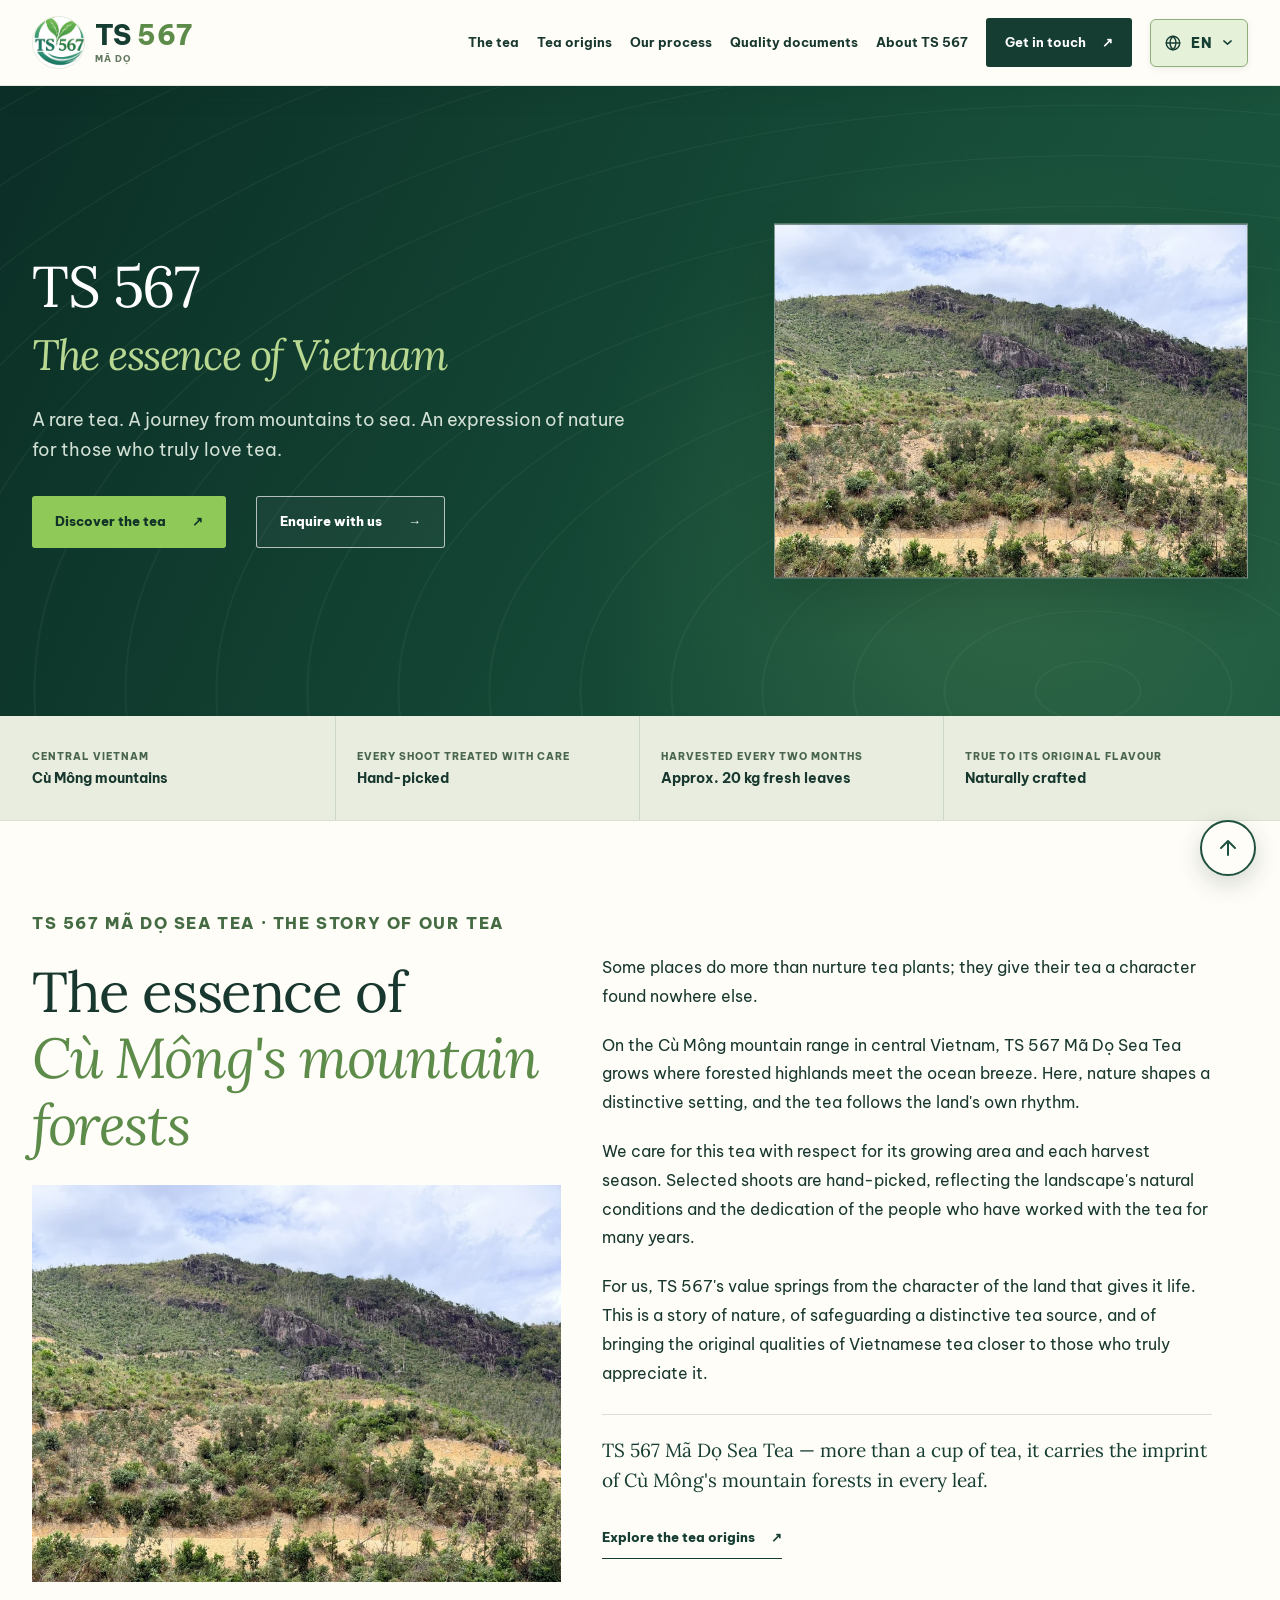
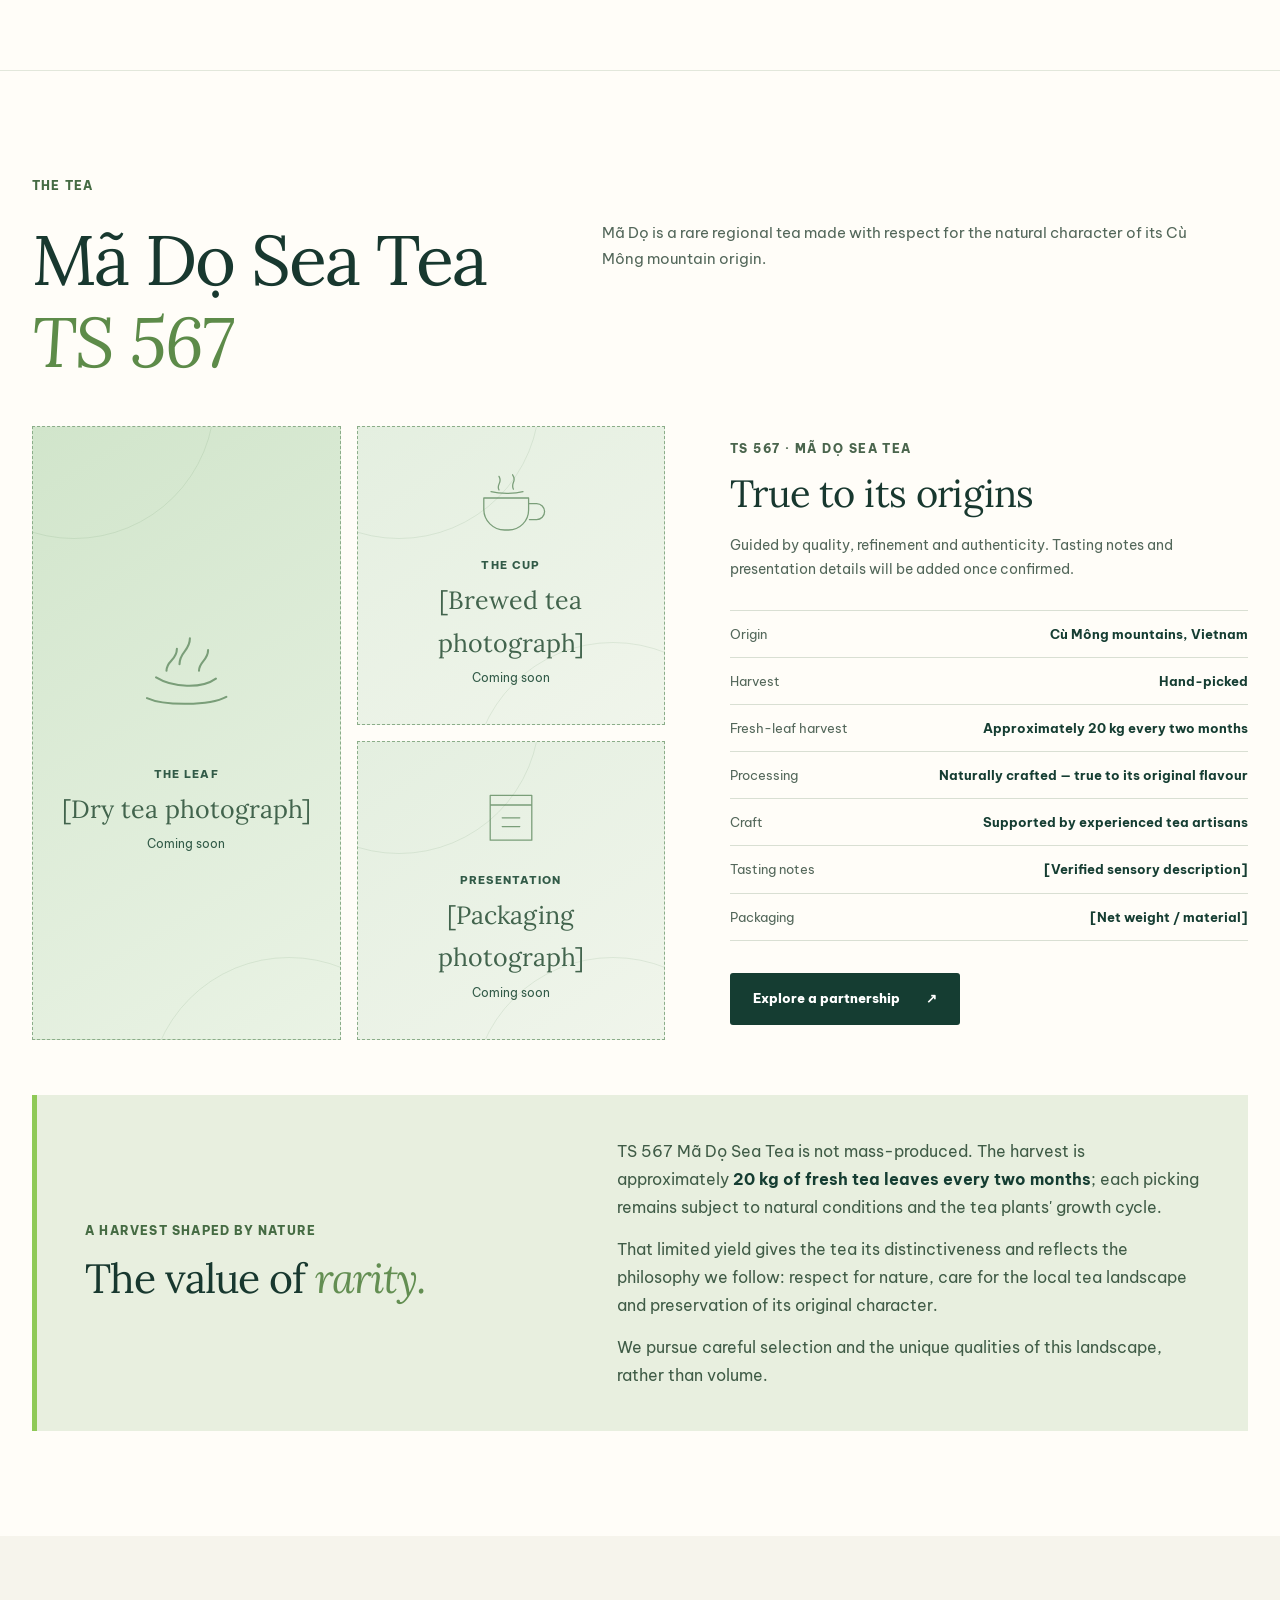
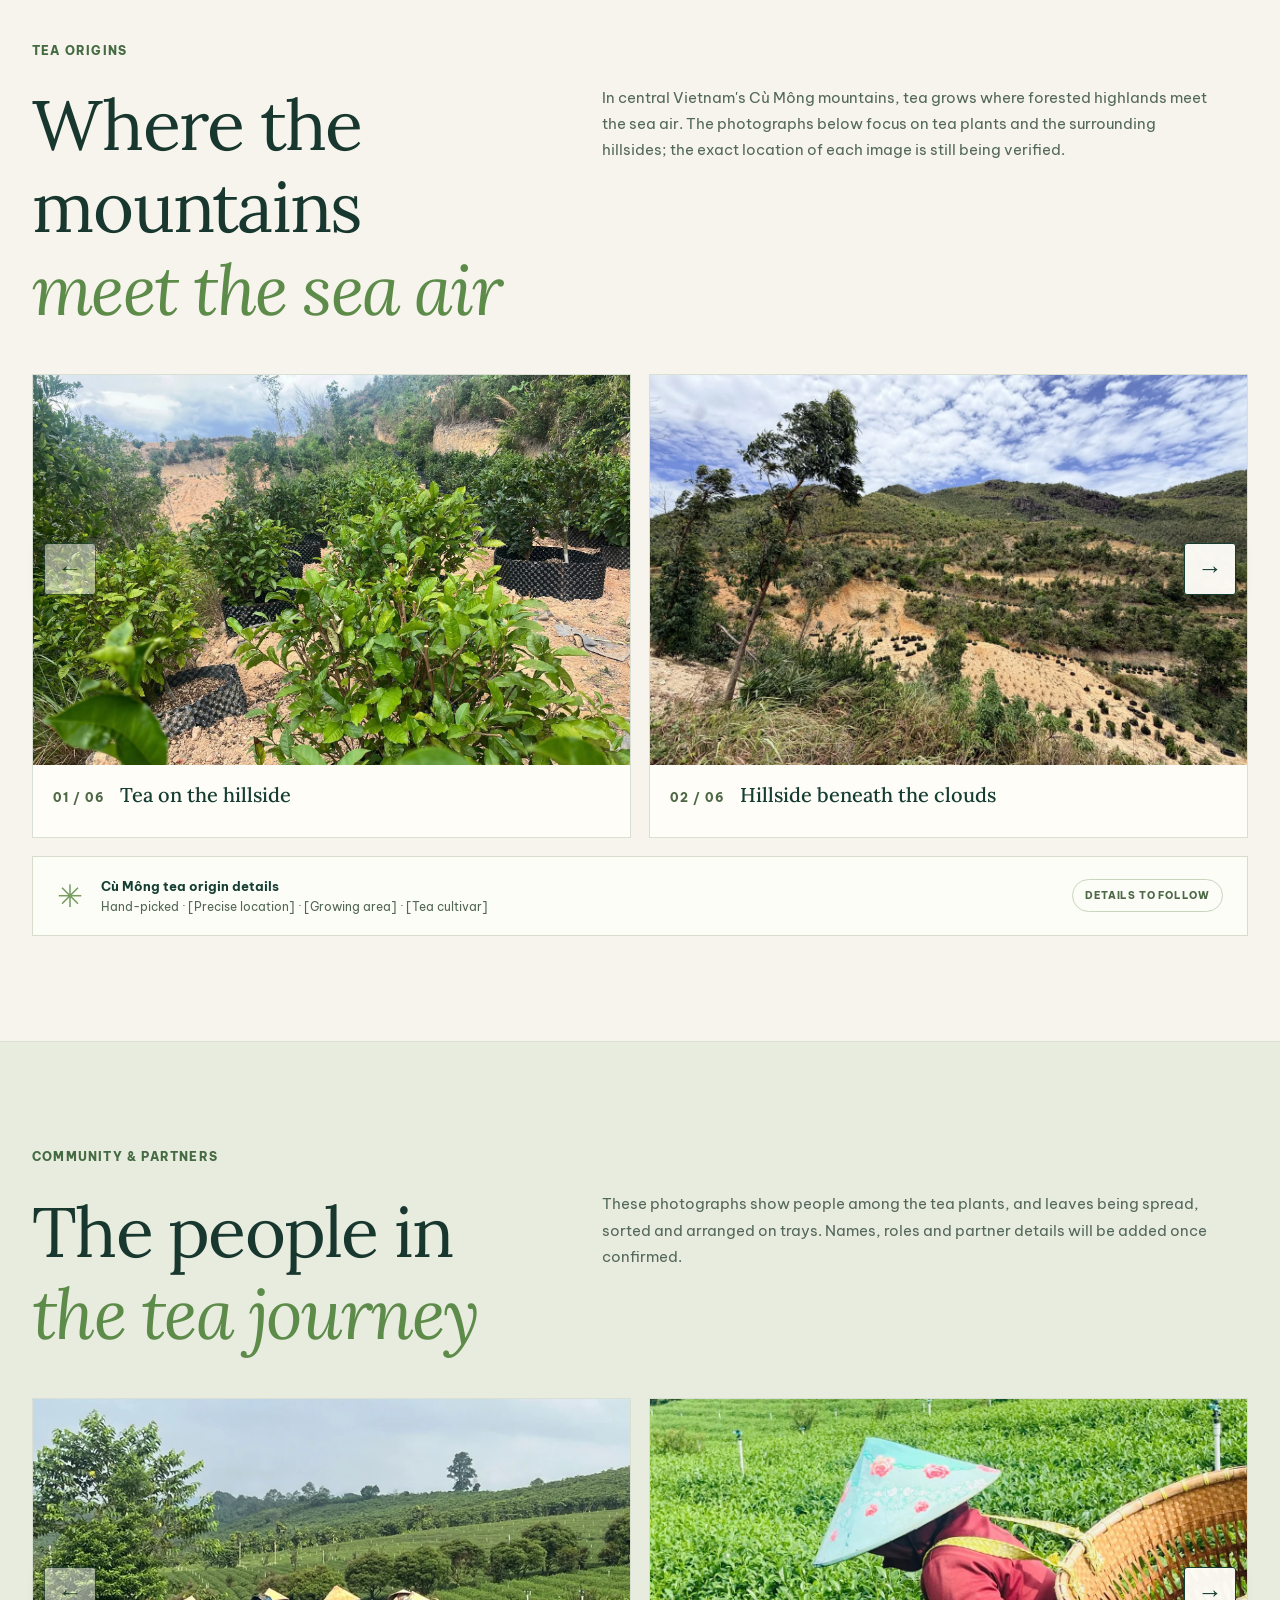
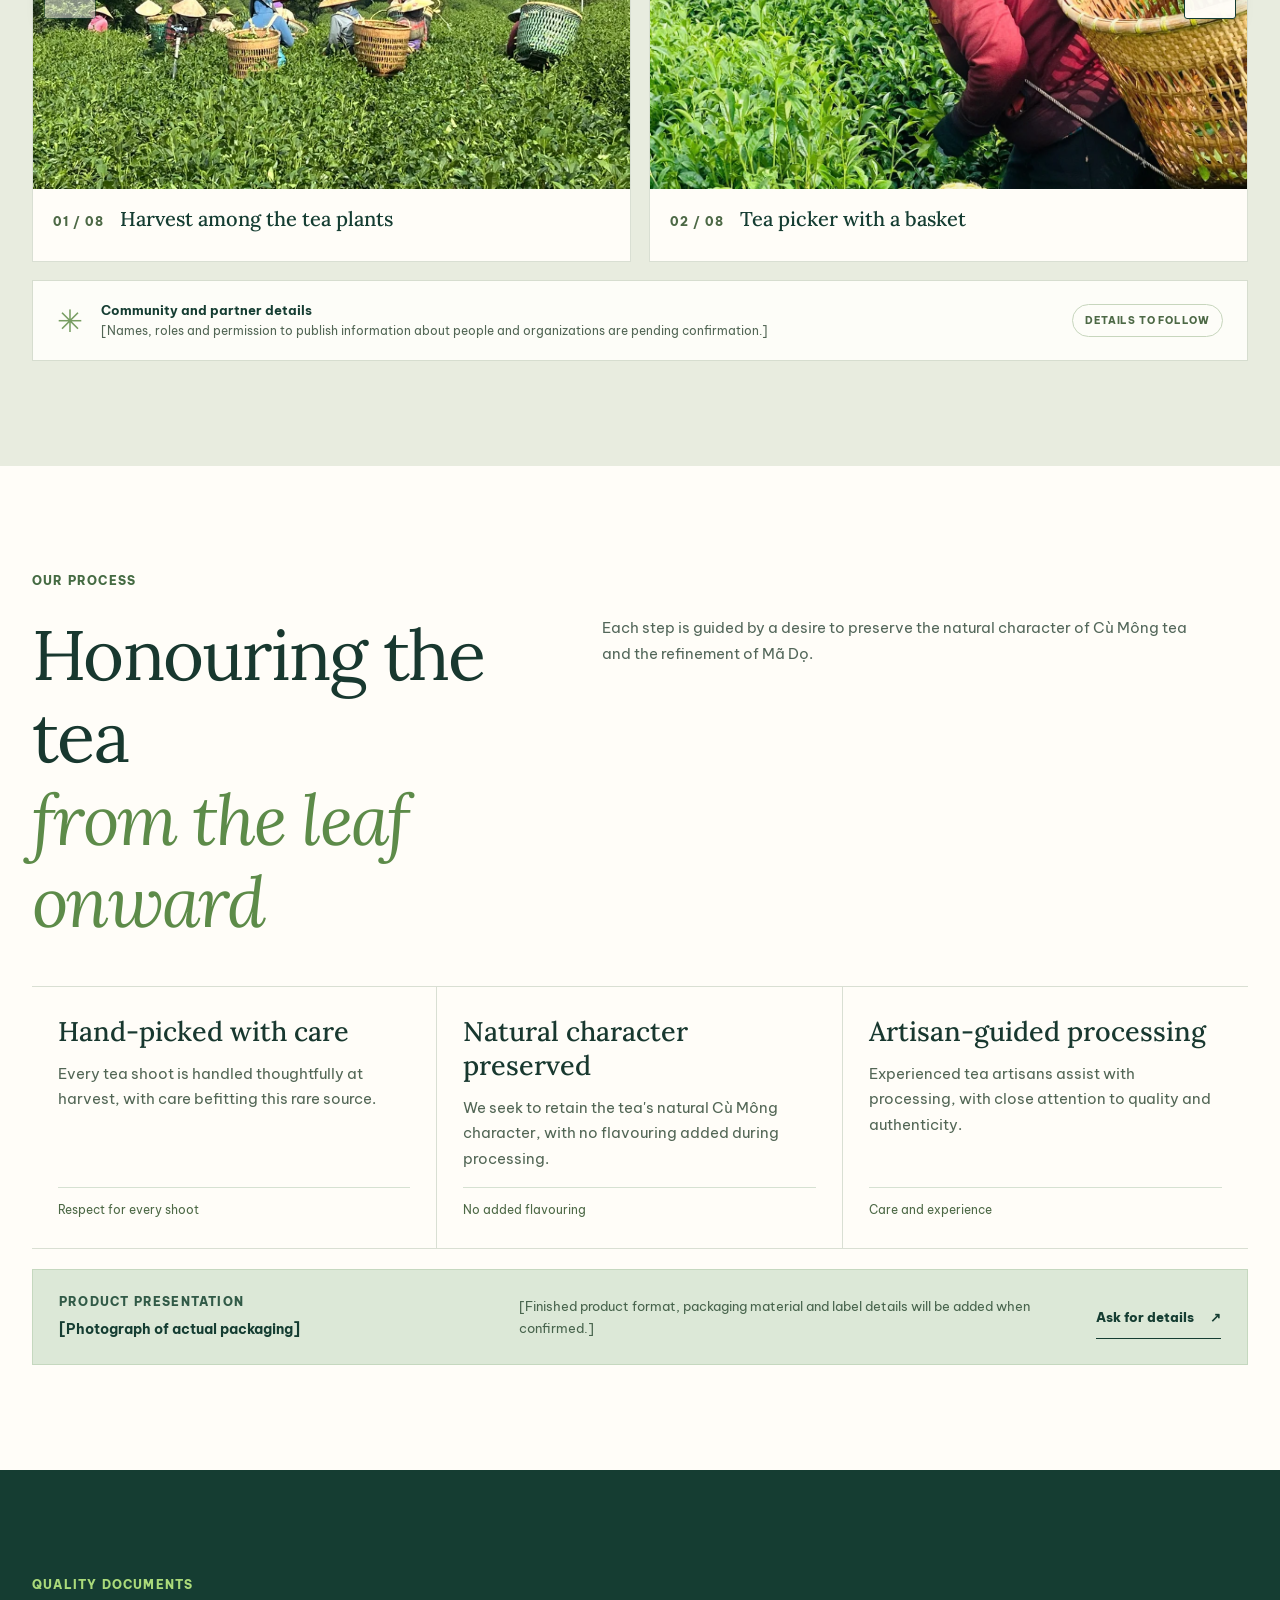
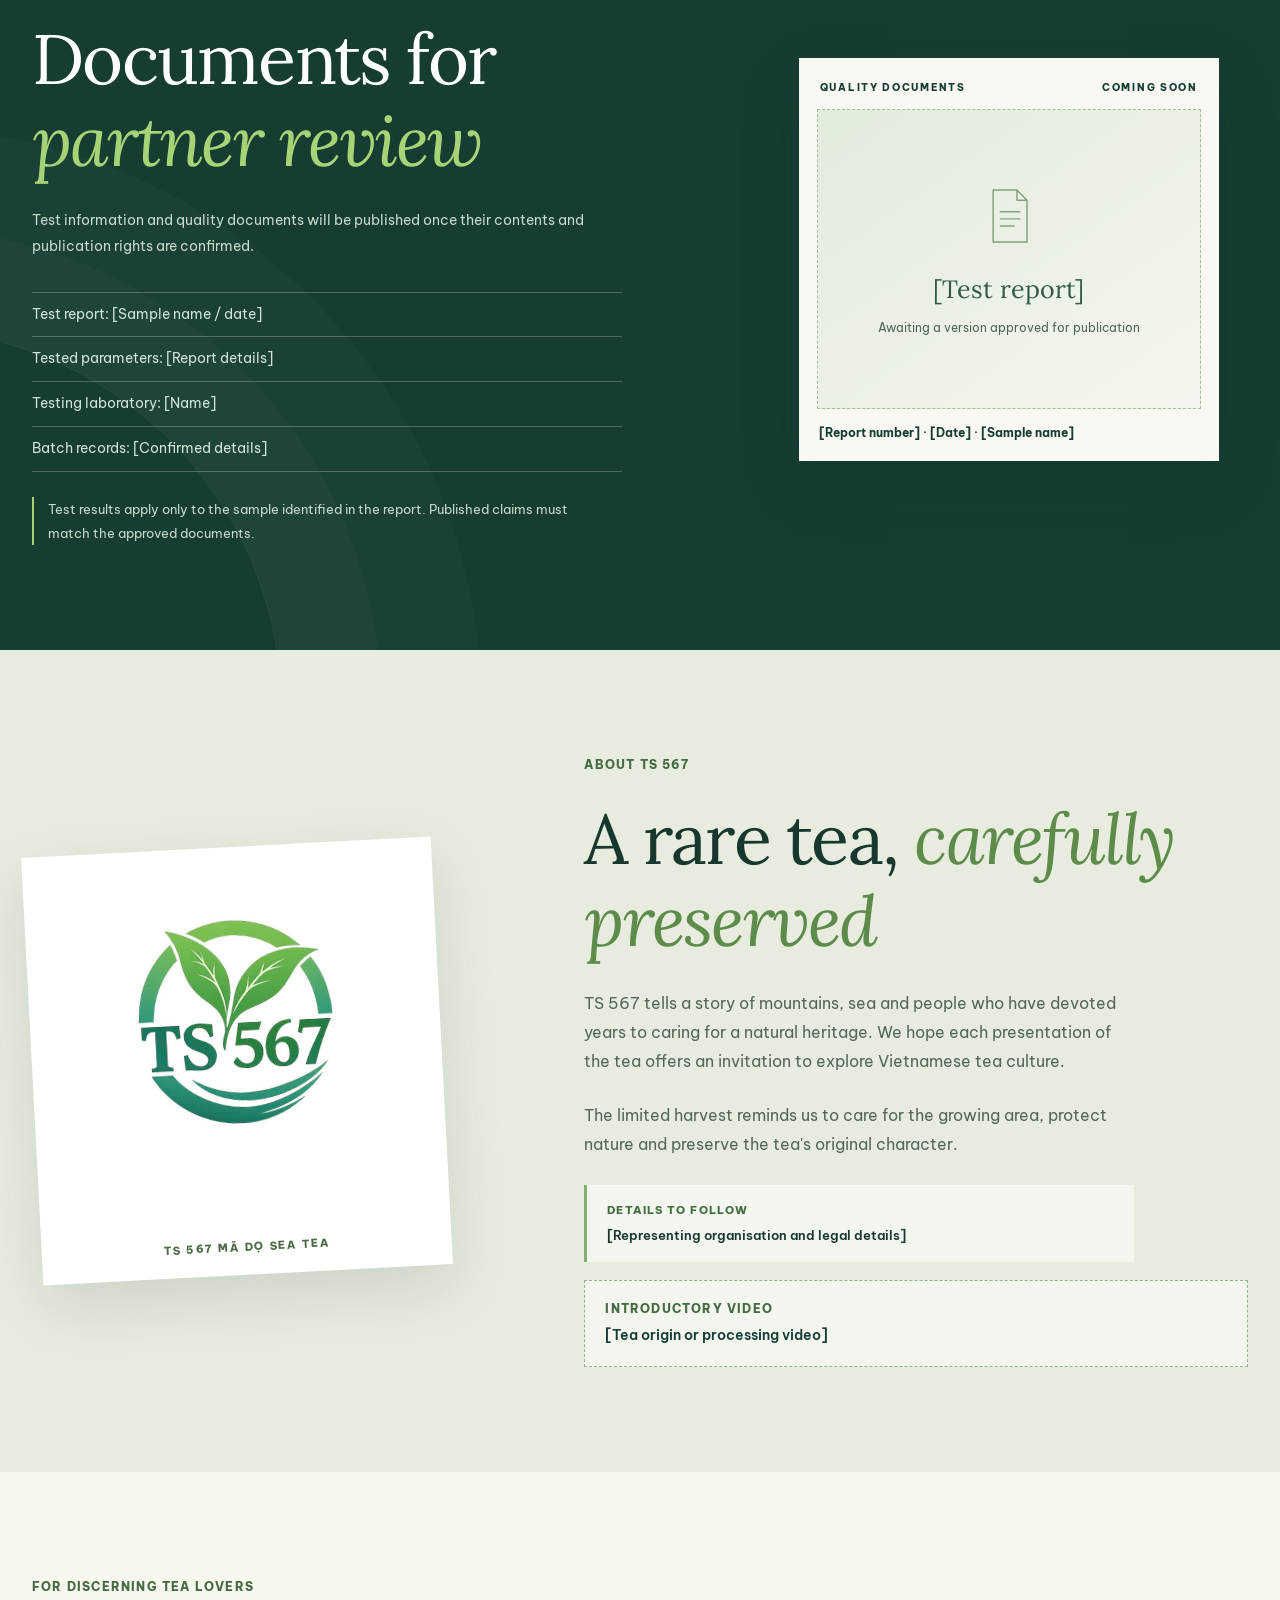
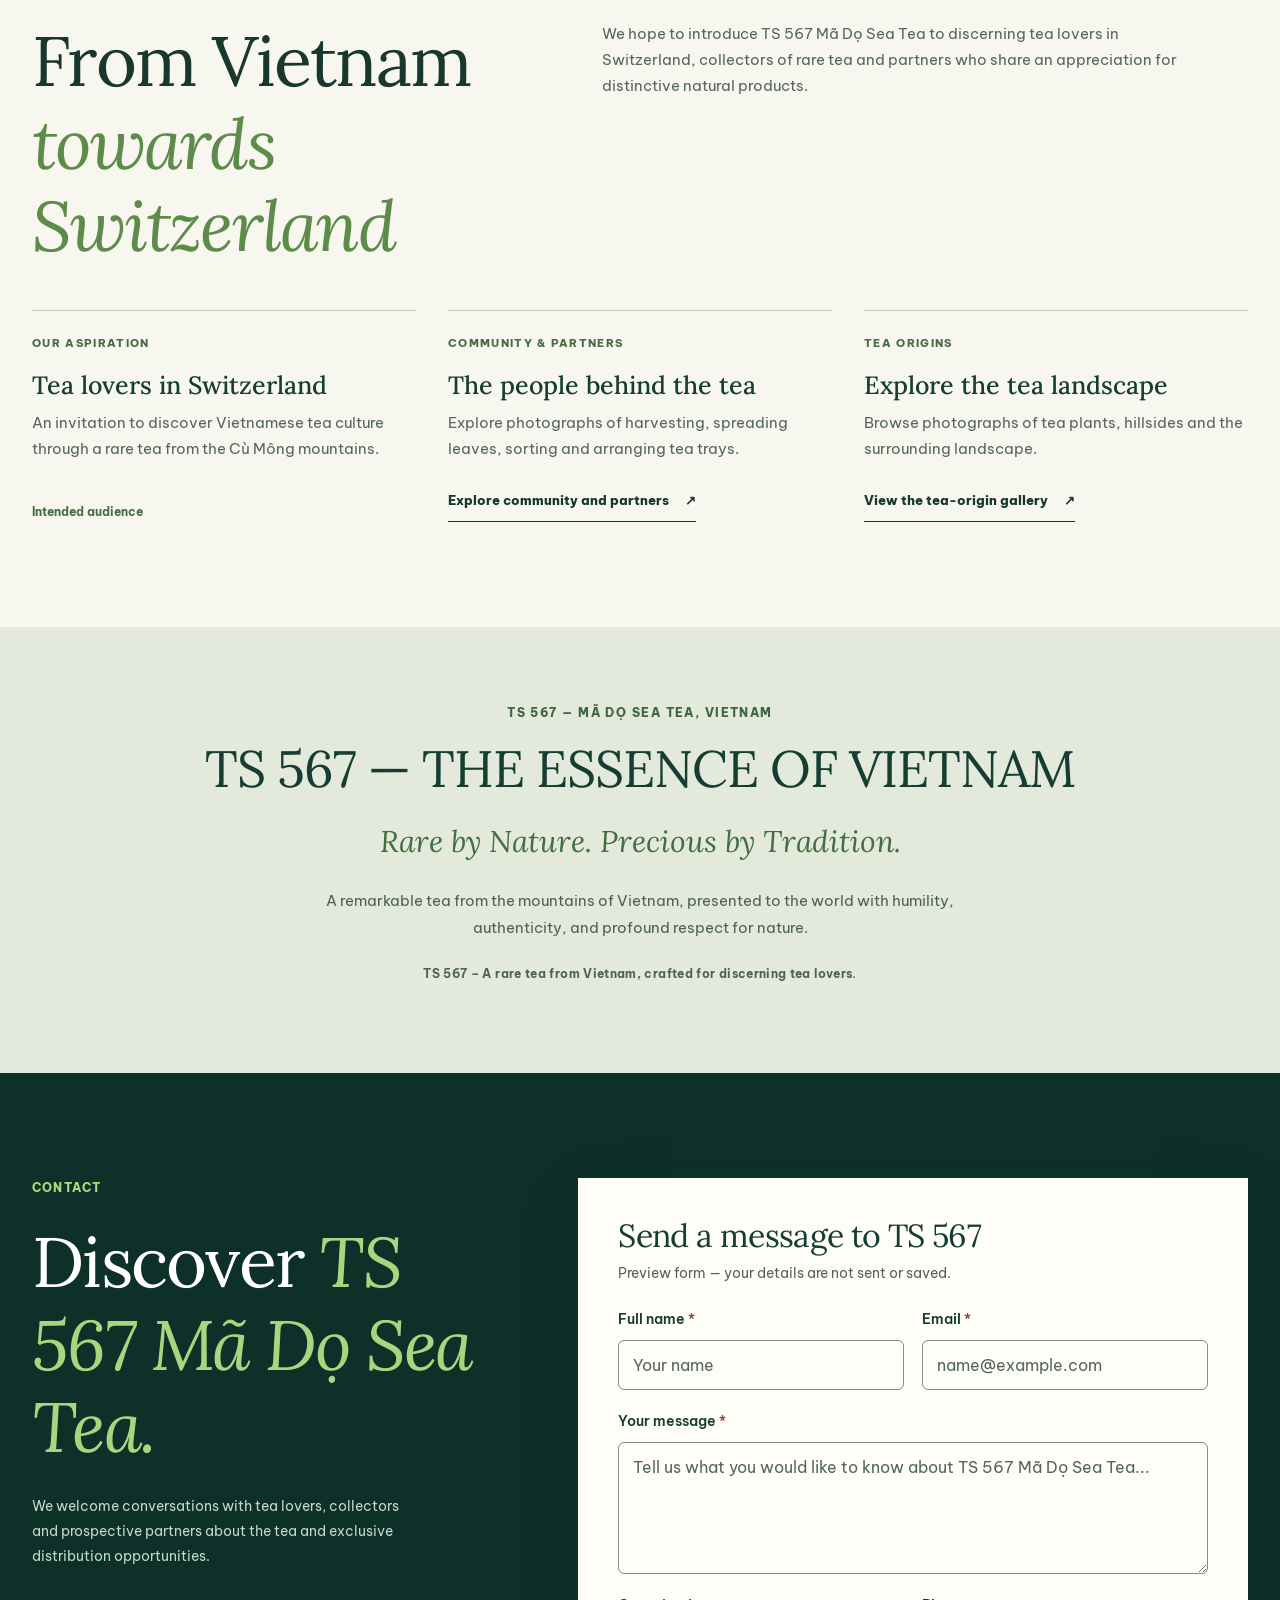
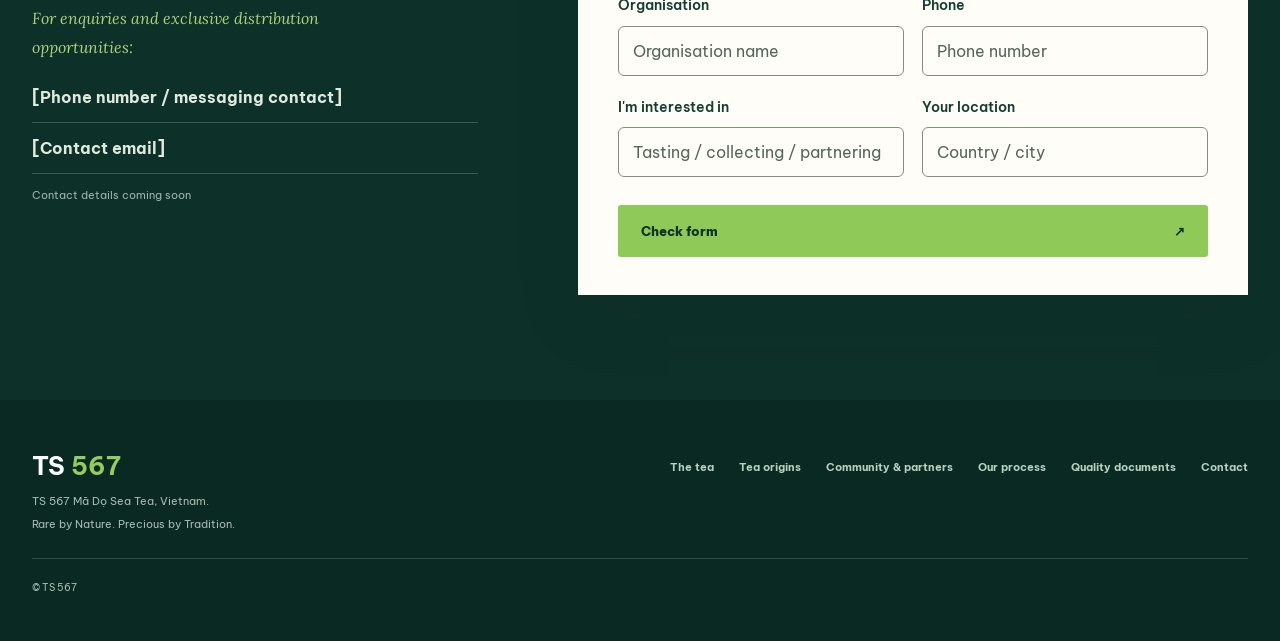
==== commit 3e811bb3: "Improve mobile reading layout, form clarity and responsive disclosures" ====
--- a/en.html
+++ b/en.html
@@ -13,8 +13,8 @@
     <link rel="alternate" hreflang="zh-TW" href="https://minhquang170405-create.github.io/Fresh-tea-supplier/zh-tw.html" />
     <link rel="alternate" hreflang="x-default" href="https://minhquang170405-create.github.io/Fresh-tea-supplier/" />
     <link rel="stylesheet" href="fonts.css" />
-    <link rel="stylesheet" href="styles.css?v=20261109a" />
-    <script src="script.js?v=20261109a" defer></script>
+    <link rel="stylesheet" href="styles.css?v=20261109d" />
+    <script src="script.js?v=20261109d" defer></script>
   </head>
   <body id="top">
     <a class="skip-link" href="#main">Skip to content</a>
@@ -75,7 +75,7 @@
       </section>
 
       <section class="section supplier-intro" aria-labelledby="supplier-title"><div class="wrap supplier-intro-grid"><div><p class="eyebrow">TS 567 MÃ DỌ SEA TEA · THE STORY OF OUR TEA</p><h2 id="supplier-title">The essence of<br /><i>Cù Mông's mountain forests</i></h2>
-            <figure class="supplier-intro-photo"><img src="assets/hero/rocky-hillside-1280.webp" srcset="assets/hero/rocky-hillside-800.webp 800w, assets/hero/rocky-hillside-1280.webp 1280w" sizes="(max-width: 560px) calc(100vw - 32px), (max-width: 980px) calc(100vw - 64px), 42vw" width="1280" height="960" loading="lazy" decoding="async" alt="Wide view of a green, rocky hillside" /></figure></div><div><p>Some places do more than nurture tea plants; they give their tea a character found nowhere else.</p><p>On the Cù Mông mountain range in central Vietnam, TS 567 Mã Dọ Sea Tea grows where forested highlands meet the ocean breeze. Here, nature shapes a distinctive setting, and the tea follows the land's own rhythm.</p><p>We care for this tea with respect for its growing area and each harvest season. Selected shoots are hand-picked, reflecting the landscape's natural conditions and the dedication of the people who have worked with the tea for many years.</p><p>For us, TS 567's value springs from the character of the land that gives it life. This is a story of nature, of safeguarding a distinctive tea source, and of bringing the original qualities of Vietnamese tea closer to those who truly appreciate it.</p><p class="intro-signature">TS 567 Mã Dọ Sea Tea — more than a cup of tea, it carries the imprint of Cù Mông's mountain forests in every leaf.</p><a class="text-link" href="#vung-tra">Explore the tea origins <span aria-hidden="true">↗</span></a></div></div></section>
+            <figure class="supplier-intro-photo"><img src="assets/hero/rocky-hillside-1280.webp" srcset="assets/hero/rocky-hillside-800.webp 800w, assets/hero/rocky-hillside-1280.webp 1280w" sizes="(max-width: 560px) calc(100vw - 32px), (max-width: 980px) calc(100vw - 64px), 42vw" width="1280" height="960" loading="lazy" decoding="async" alt="Wide view of a green, rocky hillside" /></figure></div><div><p>Some places do more than nurture tea plants; they give their tea a character found nowhere else.</p><p>On the Cù Mông mountain range in central Vietnam, TS 567 Mã Dọ Sea Tea grows where forested highlands meet the ocean breeze. Here, nature shapes a distinctive setting, and the tea follows the land's own rhythm.</p><details class="mobile-disclosure story-more" data-mobile-disclosure open><summary><span class="disclosure-collapsed">Read the full story</span><span class="disclosure-expanded">Show less</span><svg viewBox="0 0 20 20" aria-hidden="true"><path d="m5 7.5 5 5 5-5" /></svg></summary><div class="disclosure-content"><p>We care for this tea with respect for its growing area and each harvest season. Selected shoots are hand-picked, reflecting the landscape's natural conditions and the dedication of the people who have worked with the tea for many years.</p><p>For us, TS 567's value springs from the character of the land that gives it life. This is a story of nature, of safeguarding a distinctive tea source, and of bringing the original qualities of Vietnamese tea closer to those who truly appreciate it.</p><p class="intro-signature">TS 567 Mã Dọ Sea Tea — more than a cup of tea, it carries the imprint of Cù Mông's mountain forests in every leaf.</p></div></details><a class="text-link" href="#vung-tra">Explore the tea origins <span aria-hidden="true">↗</span></a></div></div></section>
 
       <section class="section product-section" id="san-pham" aria-labelledby="product-title">
         <div class="wrap">
@@ -84,20 +84,7 @@
             <p>Mã Dọ is a rare regional tea made with respect for the natural character of its Cù Mông mountain origin.</p>
           </div>
           <div class="product-layout">
-            <div class="product-visuals" aria-label="Product photographs awaiting publication">
-              <div class="placeholder-card placeholder-primary">
-                <svg viewBox="0 0 100 100" aria-hidden="true"><path d="M20 67c13 6 48 6 61-1M27 51c13 8 35 9 46 1M43 29c0 9-8 9-8 17m18-25c0 10-8 10-8 20m22-11c0 8-7 9-7 16"/></svg>
-                <span>THE LEAF</span><strong>[Dry tea photograph]</strong><small>Coming soon</small>
-              </div>
-              <div class="placeholder-card">
-                <svg viewBox="0 0 100 100" aria-hidden="true"><path d="M16 45h56v15a25 25 0 0 1-25 25h-5a26 26 0 0 1-26-26V45Zm57 7h9a10 10 0 0 1 0 20h-9M25 37c11 3 29 3 40 0M35 18c5 8-4 10 0 17m17-19c6 8-3 10 1 18"/></svg>
-                <span>THE CUP</span><strong>[Brewed tea photograph]</strong><small>Coming soon</small>
-              </div>
-              <div class="placeholder-card">
-                <svg viewBox="0 0 100 100" aria-hidden="true"><path d="M24 23h52v56H24zM24 35h52M39 51h22M39 62h22"/></svg>
-                <span>PRESENTATION</span><strong>[Packaging photograph]</strong><small>Coming soon</small>
-              </div>
-            </div>
+            
             <div class="product-info">
               <p class="product-kicker">TS 567 · MÃ DỌ SEA TEA</p>
               <h3>True to its origins</h3>
@@ -113,6 +100,20 @@
               </dl>
               <a class="button button-dark" href="#lien-he">Explore a partnership <span aria-hidden="true">↗</span></a>
             </div>
+            <div class="product-visuals" aria-label="Product photographs awaiting publication">
+              <div class="placeholder-card placeholder-primary">
+                <svg viewBox="0 0 100 100" aria-hidden="true"><path d="M20 67c13 6 48 6 61-1M27 51c13 8 35 9 46 1M43 29c0 9-8 9-8 17m18-25c0 10-8 10-8 20m22-11c0 8-7 9-7 16"/></svg>
+                <span>THE LEAF</span><strong>[Dry tea photograph]</strong><small>Coming soon</small>
+              </div>
+              <div class="placeholder-card">
+                <svg viewBox="0 0 100 100" aria-hidden="true"><path d="M16 45h56v15a25 25 0 0 1-25 25h-5a26 26 0 0 1-26-26V45Zm57 7h9a10 10 0 0 1 0 20h-9M25 37c11 3 29 3 40 0M35 18c5 8-4 10 0 17m17-19c6 8-3 10 1 18"/></svg>
+                <span>THE CUP</span><strong>[Brewed tea photograph]</strong><small>Coming soon</small>
+              </div>
+              <div class="placeholder-card">
+                <svg viewBox="0 0 100 100" aria-hidden="true"><path d="M24 23h52v56H24zM24 35h52M39 51h22M39 62h22"/></svg>
+                <span>PRESENTATION</span><strong>[Packaging photograph]</strong><small>Coming soon</small>
+              </div>
+            </div>
           </div>
           <div class="rarity-story"><div><p class="eyebrow">A HARVEST SHAPED BY NATURE</p><h3>The value of <i>rarity.</i></h3></div><div><p>TS 567 Mã Dọ Sea Tea is not mass-produced. The harvest is approximately <strong>20 kg of fresh tea leaves every two months</strong>; each picking remains subject to natural conditions and the tea plants' growth cycle.</p><p>That limited yield gives the tea its distinctiveness and reflects the philosophy we follow: respect for nature, care for the local tea landscape and preservation of its original character.</p><p>We pursue careful selection and the unique qualities of this landscape, rather than volume.</p></div></div>
         </div>
@@ -206,13 +207,15 @@
 
       <section class="contact-section" id="lien-he" aria-labelledby="contact-title">
         <div class="wrap contact-layout">
-          <div><p class="eyebrow light">CONTACT</p><h2 id="contact-title">Discover <i>TS 567 Mã Dọ Sea Tea.</i></h2><p>We welcome conversations with tea lovers, collectors and prospective partners about the tea and exclusive distribution opportunities.</p><p class="contact-english" lang="en">For enquiries and exclusive distribution opportunities:</p><div class="contact-placeholder"><span>[Phone number / messaging contact]</span><span>[Contact email]</span><small>Contact details coming soon</small></div></div>
-          <div id="quote-form" class="quote-form" role="group" aria-labelledby="quote-title" aria-describedby="quote-note" data-preview-message="The form is valid, but this is a preview. Your information has not been sent or saved.">
-            <h3 id="quote-title">Send a message to TS 567</h3><p id="quote-note">This form is a preview. Your information will not be sent or saved until an enquiry channel is available.</p>
-            <div class="form-row"><label>Full name <span>*</span><input name="name" autocomplete="name" required placeholder="Your name" /></label><label>Organisation<input name="company" autocomplete="organization" placeholder="Organisation name" /></label></div>
-            <div class="form-row"><label>Email <span>*</span><input name="email" type="email" autocomplete="email" required placeholder="name@example.com" /></label><label>Phone<input name="phone" type="tel" autocomplete="tel" placeholder="Phone number" /></label></div>
-            <div class="form-row"><label>I'm interested in<input name="interest" placeholder="Tasting / collecting / partnering" /></label><label>Your location<input name="destination" placeholder="Country / city" /></label></div>
-            <label>Your message <span>*</span><textarea name="message" rows="4" required placeholder="Tell us what you would like to know about TS 567 Mã Dọ Sea Tea..."></textarea></label>
+          <div class="contact-copy"><p class="eyebrow light">CONTACT</p><h2 id="contact-title">Discover <i>TS 567 Mã Dọ Sea Tea.</i></h2><p>We welcome conversations with tea lovers, collectors and prospective partners about the tea and exclusive distribution opportunities.</p><p class="contact-english" lang="en">For enquiries and exclusive distribution opportunities:</p><div class="contact-placeholder"><span>[Phone number / messaging contact]</span><span>[Contact email]</span><small>Contact details coming soon</small></div></div>
+          <div id="quote-form" class="quote-form" role="group" aria-labelledby="quote-title" aria-describedby="quote-note" data-invalid-message="Please check the highlighted fields." data-preview-message="The form is valid, but this is a preview. Your information has not been sent or saved.">
+            <h3 id="quote-title">Send a message to TS 567</h3><p id="quote-note">Preview form — your details are not sent or saved.</p>
+            <div class="form-row"><div class="form-field"><label for="enquiry-name">Full name <span>*</span></label><input id="enquiry-name" name="name" autocomplete="name" aria-describedby="name-error" data-required-message="Please complete this field." required placeholder="Your name" /><p class="field-error" id="name-error" hidden></p></div><div class="form-field"><label for="enquiry-email">Email <span>*</span></label><input id="enquiry-email" name="email" type="email" inputmode="email" autocapitalize="none" spellcheck="false" autocomplete="email" aria-describedby="email-error" data-required-message="Please complete this field." data-invalid-message="Please enter a valid email address." required placeholder="name@example.com" /><p class="field-error" id="email-error" hidden></p></div></div>
+            <div class="form-field"><label for="enquiry-message">Your message <span>*</span></label><textarea id="enquiry-message" name="message" rows="4" aria-describedby="message-error" data-required-message="Please complete this field." required placeholder="Tell us what you would like to know about TS 567 Mã Dọ Sea Tea..."></textarea><p class="field-error" id="message-error" hidden></p></div>
+            <details class="mobile-disclosure form-extra" data-mobile-disclosure open><summary><span class="disclosure-collapsed">Add details (optional)</span><span class="disclosure-expanded">Additional details</span><svg viewBox="0 0 20 20" aria-hidden="true"><path d="m5 7.5 5 5 5-5" /></svg></summary><div class="disclosure-content">
+              <div class="form-row"><div class="form-field"><label for="enquiry-company">Organisation</label><input id="enquiry-company" name="company" autocomplete="organization" placeholder="Organisation name" /></div><div class="form-field"><label for="enquiry-phone">Phone</label><input id="enquiry-phone" name="phone" type="tel" inputmode="tel" autocomplete="tel" placeholder="Phone number" /></div></div>
+              <div class="form-row"><div class="form-field"><label for="enquiry-interest">I'm interested in</label><input id="enquiry-interest" name="interest" placeholder="Tasting / collecting / partnering" /></div><div class="form-field"><label for="enquiry-destination">Your location</label><input id="enquiry-destination" name="destination" placeholder="Country / city" /></div></div>
+            </div></details>
             <button class="button button-lime form-submit" type="button">Check form <span aria-hidden="true">↗</span></button>
             <p class="form-status" id="form-status" role="status" aria-live="polite"></p>
           </div>
--- a/styles.css
+++ b/styles.css
@@ -15,7 +15,7 @@
 .skip-link{position:absolute;left:16px;top:-60px;z-index:1000;background:#fff;padding:10px 18px;color:#0d3028}
 .skip-link:focus{top:8px}
 :focus-visible{outline:3px solid #cb823c;outline-offset:3px}
-.site-header{height:86px;background:var(--paper);border-bottom:1px solid #e7e8df;position:sticky;top:0;z-index:40}
+.site-header{height:86px;background:var(--paper);border-bottom:1px solid #e7e8df;position:sticky;top:0;z-index:40}
 .nav-shell{height:100%;display:flex;align-items:center;justify-content:space-between}
 .brand{display:inline-flex;align-items:center;gap:10px;text-decoration:none;flex:none}
 .brand-image{width:53px;height:53px;overflow:hidden;background:white;border-radius:50%;border:1px solid #e3e9dc;position:relative}
@@ -70,8 +70,8 @@
 #future-title i{display:block;text-wrap:balance}
 .split-heading>p{max-width:610px;color:var(--muted);font-size:14px;margin:44px 0 0;line-height:1.75}
 .product-section{background:var(--paper)}
-.product-layout{display:grid;grid-template-columns:1.1fr .9fr;gap:65px;align-items:stretch}
-.product-visuals{display:grid;grid-template-columns:1fr 1fr;min-height:530px}
+.product-layout{display:grid;grid-template-areas:"visuals info";grid-template-columns:1.1fr .9fr;gap:65px;align-items:stretch}
+.product-visuals{grid-area:visuals;display:grid;grid-template-columns:1fr 1fr;min-height:530px}
 .placeholder-card{position:relative;overflow:hidden;display:flex;align-items:center;justify-content:center;flex-direction:column;text-align:center;padding:25px;color:#42644d;min-height:210px}
 .placeholder-card:before{content:"";position:absolute;border:1px solid rgba(85,132,83,.12);border-radius:50%;width:280px;height:280px;pointer-events:none}
 .placeholder-card:after{content:"";position:absolute;border:1px solid rgba(85,132,83,.12);border-radius:50%;width:280px;height:280px;pointer-events:none}
@@ -84,7 +84,7 @@
 .placeholder-primary{grid-row:span 2}
 .placeholder-primary svg{width:130px;height:130px;margin-bottom:24px}
 .placeholder-primary strong{font-size:32px}
-.product-info{padding:13px 0 15px;display:flex;flex-direction:column;align-items:start}
+.product-info{grid-area:info;padding:13px 0 15px;display:flex;flex-direction:column;align-items:start}
 .product-kicker{color:#4a654d;font-size:12px;letter-spacing:.12em;font-weight:800;margin:0 0 11px}
 .product-info h3{font-family:'Lora',Georgia,serif;font-weight:400;font-size:38px;letter-spacing:-.02em;margin:0 0 15px;line-height:1.25}
 .product-intro{color:var(--muted);font-size:14px;max-width:470px;line-height:1.75;margin:0 0 28px}
@@ -128,7 +128,7 @@
 .contact-layout{display:grid;grid-template-columns:.8fr 1.2fr;gap:100px;align-items:start}
 .contact-section h2{max-width:500px}
 .contact-section h2 i{color:#abd47f}
-.contact-layout>div>p:not(.eyebrow){font-size:14px;line-height:1.8;color:#c6d7ca;max-width:380px;margin:25px 0 35px}
+.contact-copy>p:not(.eyebrow){font-size:14px;line-height:1.8;color:#c6d7ca;max-width:380px;margin:25px 0 35px}
 .contact-placeholder{display:flex;flex-direction:column;gap:12px}
 .contact-placeholder span{font-size:16px;font-weight:700;border-bottom:1px solid rgba(255,255,255,.2);padding-bottom:11px;color:#dfe9dd}
 .contact-placeholder small{font-size:11px;color:#a0b7a8}
@@ -136,14 +136,14 @@
 .quote-form h3{font-family:'Lora',Georgia,serif;font-size:32px;font-weight:400;letter-spacing:-.02em;line-height:1.25;margin:0 0 6px}
 .quote-form>p:not(.form-status){font-size:14px;color:#526655;margin:0 0 24px;line-height:1.6}
 .form-row{display:grid;grid-template-columns:repeat(2,1fr);gap:18px}
-.quote-form label{flex-direction:column;font-size:13px;font-weight:700;color:#486750;gap:7px;margin-bottom:18px}
-.quote-form label span{color:#a65e3f}
-.quote-form input{width:100%;background:#f6f7f1;border:1px solid #d7dfd4;padding:12px 13px;outline:none;color:var(--forest);font-size:16px;border-radius:2px;resize:vertical;min-height:48px}
-.quote-form textarea{width:100%;background:#f6f7f1;border:1px solid #d7dfd4;padding:12px 13px;outline:none;color:var(--forest);font-size:16px;border-radius:2px;resize:vertical;min-height:48px}
-.quote-form input:focus{border-color:#729c61;box-shadow:0 0 0 3px rgba(143,201,87,.18)}
-.quote-form textarea:focus{border-color:#729c61;box-shadow:0 0 0 3px rgba(143,201,87,.18)}
-.quote-form input::placeholder{color:#526655}
-.quote-form textarea::placeholder{color:#526655}
+.quote-form label{display:block;font-size:14px;font-weight:600;color:var(--forest);margin:0 0 8px}
+.quote-form label span{color:#91432f}
+.quote-form input{display:block;width:100%;background:var(--paper);border:1px solid #7d9279;padding:12px 14px;color:var(--forest);font-size:16px;font-weight:400;line-height:1.5;border-radius:6px;min-height:50px;scroll-margin-block:96px}
+.quote-form textarea{display:block;width:100%;background:var(--paper);border:1px solid #7d9279;padding:12px 14px;color:var(--forest);font-size:16px;font-weight:400;line-height:1.5;border-radius:6px;min-height:50px;scroll-margin-block:96px;resize:vertical;min-height:132px}
+.quote-form input:focus{border-color:var(--forest);outline:2px solid var(--forest);outline-offset:2px}
+.quote-form textarea:focus{border-color:var(--forest);outline:2px solid var(--forest);outline-offset:2px}
+.quote-form input::placeholder{color:var(--muted);font-weight:400;opacity:1}
+.quote-form textarea::placeholder{color:var(--muted);font-weight:400;opacity:1}
 .form-submit{margin-top:4px;width:100%;cursor:pointer}
 .form-status{min-height:18px;color:#486d48;font-size:13px;line-height:1.5;margin:12px 0 0}
 .site-footer{background:#0a2922;color:#a9bcb0;padding:45px 0}
@@ -170,7 +170,7 @@
   .hero-media{min-height:380px;height:380px}
   .section{padding:75px 0}
   .split-heading{align-items:start}
-  .product-layout{grid-template-columns:1fr;gap:45px}
+  .product-layout{grid-template-columns:1fr;grid-template-areas:"info" "visuals";gap:32px}
   .quality-layout{grid-template-columns:1fr;gap:45px}
   .about-layout{grid-template-columns:1fr;gap:45px}
   .contact-layout{grid-template-columns:1fr;gap:45px}
@@ -180,39 +180,7 @@
   .about-logo{justify-self:center;width:100%;max-width:350px}
   .contact-section{padding:75px 0}
 }
-@media (max-width:560px) {
-  .wrap{width:min(100% - 32px,1240px)}
-  .hero-copy{min-height:510px}
-  .hero-inner{padding:56px 22px}
-  .hero h1{font-size:58px}
-  .hero-lead{font-size:16px;line-height:1.7}
-  .hero-actions{gap:22px}
-  .hero-media{height:270px;min-height:270px}
-  .section{padding:65px 0}
-  .section h2{font-size:44px}
-  .contact-section h2{font-size:44px}
-  .section-heading{margin-bottom:30px}
-  .product-visuals{grid-template-columns:1fr 1fr;min-height:0}
-  .placeholder-card{min-height:155px;padding:13px}
-  .placeholder-primary{grid-column:span 2;grid-row:span 1;min-height:250px}
-  .placeholder-primary svg{height:95px;width:95px;margin-bottom:10px}
-  .placeholder-primary strong{font-size:27px}
-  .placeholder-card:not(.placeholder-primary) svg{width:53px;height:53px;margin-bottom:8px}
-  .placeholder-card:not(.placeholder-primary) strong{font-size:18px}
-  .product-info h3{font-size:31px}
-  .spec-list div{flex-direction:column;gap:2px}
-  .spec-list dd{text-align:left}
-  .origin-note{align-items:start;flex-wrap:wrap;padding:15px}
-  .status-pill{margin-left:40px}
-  .metric-grid div{padding:15px}
-  .about-logo img{height:300px}
-  .contact-layout{gap:35px}
-  .quote-form{padding:27px 22px}
-  .form-row{grid-template-columns:1fr;gap:0}
-  .footer-layout{grid-template-columns:1fr}
-  .footer-layout>div:nth-child(2){gap:14px 20px}
-  .report-image-placeholder{min-height:235px}
-}
+
 @media (prefers-reduced-motion:reduce) {
   html{scroll-behavior:auto}
   *{animation-duration:.01ms!important;transition-duration:.01ms!important}
@@ -277,22 +245,19 @@
 .future-section{background:#f7f6ef}
 .future-grid{display:grid;grid-template-columns:repeat(3,minmax(0,1fr));gap:32px}
 .future-grid article{background:transparent;border:0;border-top:1px solid #bfcfbd;padding:23px 0 0;min-height:0;display:flex;flex-direction:column}
-.future-grid article>span{font-size:11px;letter-spacing:.12em;font-weight:800;color:#476b43}
+.future-grid article>span{font-size:11px;letter-spacing:.12em;font-weight:800;color:#476b43}
 .future-grid h3{font-family:'Lora',Georgia,serif;font-size:25px;line-height:1.3;font-weight:500;margin:16px 0 9px;color:var(--forest)}
 .future-grid p{font-size:15px;color:#53675a;line-height:1.7;margin:0 0 17px}
-.future-grid small{font-size:12px;font-weight:700;color:#476b43;margin-top:auto}
-.future-grid .text-link{align-self:flex-start;margin-top:auto}
+.future-grid small{font-size:12px;font-weight:700;color:#476b43;margin-top:auto}
+.future-grid .text-link{align-self:flex-start;margin-top:auto}
 .back-to-top{position:fixed;right:calc(24px + env(safe-area-inset-right));bottom:calc(24px + env(safe-area-inset-bottom));z-index:30;display:grid;place-items:center;width:56px;height:56px;border:2px solid var(--pine);border-radius:50%;background:var(--paper);color:var(--pine);box-shadow:0 8px 24px rgba(9,42,30,.18);text-decoration:none;touch-action:manipulation;transition:transform .2s,background-color .2s,color .2s,box-shadow .2s}
 .back-to-top svg{width:24px;height:24px;fill:none;stroke:currentColor;stroke-width:2;stroke-linecap:round;stroke-linejoin:round}
 .back-to-top:is(:hover,:focus-visible){background:var(--pine);color:var(--paper);transform:translateY(-3px);box-shadow:0 12px 28px rgba(9,42,30,.24)}
-@media (max-width:560px) {
-  .back-to-top{right:calc(16px + env(safe-area-inset-right));bottom:calc(16px + env(safe-area-inset-bottom));width:52px;height:52px}
-  .site-footer{padding-bottom:100px}
-}
-.quote-form .form-row:nth-of-type(3){margin-bottom:0}
-.quote-form label{display:block}
-.quote-form input{display:block;margin-top:7px}
-.quote-form textarea{display:block;margin-top:7px}
+
+
+
+
+
 .footer-layout>div:nth-child(2){max-width:670px;justify-content:flex-end}
 .rarity-story{display:grid;grid-template-columns:.9fr 1.1fr;gap:55px;align-items:center;margin-top:55px;padding:42px 48px;background:#e8efdf;border-left:5px solid var(--leaf)}
 .rarity-story .eyebrow{margin-bottom:12px}
@@ -308,7 +273,7 @@
 .english-tagline{font-family:'Lora',Georgia,serif;font-style:italic;font-size:clamp(22px,2.4vw,30px)!important;color:#426f42!important;margin:0 auto 19px!important}
 .english-statement p{max-width:710px;margin:0 auto 13px;color:#4b6350;font-size:15px;line-height:1.8}
 .english-statement .english-closing{font-size:12px;font-weight:700;letter-spacing:.03em;margin-top:22px}
-.contact-layout>div>p.contact-english{font-family:'Lora',Georgia,serif;font-style:italic;font-size:16px;color:#abd47f;margin:0 0 22px}
+.contact-copy>p.contact-english{font-family:'Lora',Georgia,serif;font-style:italic;font-size:16px;color:#abd47f;margin:0 0 22px}
 .nav-shell{gap:18px}
 .site-nav{gap:18px;margin-left:auto}
 .language-switcher{position:relative;z-index:30;flex:none;color:var(--forest)}
@@ -352,7 +317,7 @@
   .brand-copy strong{font-size:22px}
   .menu-toggle{display:flex;width:44px;height:44px;padding:11px;border:1px solid #cbd8c8;background:transparent;flex-direction:column;justify-content:space-around;border-radius:3px}
   .menu-toggle span{height:2px;width:100%;background:var(--forest)}
-  .site-nav{display:none;position:absolute;top:72px;left:0;right:0;background:var(--paper);padding:18px 22px 25px;padding-bottom:max(25px,env(safe-area-inset-bottom));box-shadow:0 15px 25px rgba(0,0,0,.1);flex-direction:column;align-items:stretch;gap:0;max-height:calc(100vh - 72px);max-height:calc(100dvh - 72px);overflow-y:auto;overscroll-behavior-y:contain;scroll-padding-block:12px}
+  .site-nav{display:none;position:absolute;top:72px;left:0;right:0;background:var(--paper);padding:18px 22px 25px;padding-bottom:max(25px,env(safe-area-inset-bottom));box-shadow:0 15px 25px rgba(0,0,0,.1);flex-direction:column;align-items:stretch;gap:0;max-height:calc(100vh - 72px);max-height:calc(100dvh - 72px);overflow-y:auto;overscroll-behavior-y:contain;scroll-padding-block:12px}
   .site-nav.open{display:flex}
   .site-nav a{padding:12px 5px;font-size:14px}
   .site-nav .nav-cta{margin-top:10px;justify-content:space-between;padding:15px}
@@ -381,22 +346,7 @@
   .language-switcher summary{min-height:46px}
   .language-menu{right:0}
 }
-@media (max-width:560px) {
-  .hero-reference h1{font-size:clamp(43px,12vw,58px)}
-  .hero-reference h1 span{font-size:.7em}
-  .hero-reference .hero-media{width:calc(100% - 32px)}
-  .proof-grid>div:last-child{border-bottom:0}
-  .supplier-intro{padding:65px 0}
-  .steps-grid{grid-template-columns:1fr}
-  .future-grid{grid-template-columns:1fr}
-  .future-grid article{min-height:0}
-  .packing-note{padding:19px}
-  .rarity-story{padding:27px 22px}
-  .rarity-story h3{font-size:36px}
-  .english-statement{padding:58px 0}
-  .nav-shell{gap:10px}
-  .language-switcher summary{min-width:88px;padding-inline:10px;gap:7px}
-}
+
 @media (max-width:360px) {
   .nav-shell.wrap{width:calc(100% - 24px)}
   .brand-image{width:40px;height:40px}
@@ -423,18 +373,7 @@
   .future-grid{gap:22px}
   .future-grid article{padding:18px 0 0}
 }
-@media (max-width:560px) {
-  .supplier-intro-grid p{font-size:16px}
-  .supplier-intro-grid .intro-signature{font-size:18px}
-  .hero-reference .hero-inner{padding:48px 22px 32px}
-  .hero-reference .hero-media{height:200px;margin-bottom:20px}
-  .proof-grid{grid-template-columns:repeat(2,minmax(0,1fr))}
-  .proof-grid>div{min-height:94px;padding:12px 10px!important;border-right:1px solid #cbd7c8;border-bottom:1px solid #cbd7c8}
-  .proof-grid>div:nth-child(2n){border-right:0}
-  .proof-grid>div:nth-last-child(-n+2){border-bottom:0}
-  .quality-copy .metric-grid span{font-size:14px}
-  .placeholder-card span{font-size:11px}
-}
+
 .community-section{background:#e8ecdf;border-top:1px solid var(--line)}
 .gallery-shell{--gallery-gap:18px;--gallery-photo-height:390px;position:relative;min-width:0}
 .gallery-controls{position:absolute;z-index:2;inset:0 0 auto;height:var(--gallery-photo-height);pointer-events:none}
@@ -456,15 +395,7 @@
 @media (max-width:800px) {
   .gallery-shell{--gallery-photo-height:330px}
 }
-@media (max-width:560px) {
-  .gallery-shell{--gallery-photo-height:285px;--gallery-gap:12px}
-  .gallery-arrow{width:48px;height:48px}
-  .gallery-arrow[data-gallery-prev]{left:8px}
-  .gallery-arrow[data-gallery-next]{right:8px}
-  .gallery-card{flex-basis:100%}
-  .gallery-card figcaption{min-height:68px;padding:13px 15px;gap:10px}
-  .gallery-card figcaption strong{font-size:17px}
-}
+
 .hero-reference .hero-photo{margin:0;aspect-ratio:4/3;min-height:0;background:#214b39}
 .hero-photo img{position:absolute;inset:0;display:block;width:100%;height:100%;object-fit:cover;object-position:center 54%}
 @media (min-width:981px) {
@@ -474,6 +405,157 @@
 @media (max-width:980px) {
   .hero-reference .hero-photo{height:auto;aspect-ratio:16/9;margin:0 auto 45px}
 }
+
+/* Optional detail stays available without making the phone page a wall of text. */
+.mobile-disclosure{min-width:0}
+.mobile-disclosure>summary{display:none}
+.disclosure-expanded{display:none}
+.mobile-disclosure[open]>summary .disclosure-collapsed{display:none}
+.mobile-disclosure[open]>summary .disclosure-expanded{display:inline}
+.mobile-disclosure>summary svg{width:20px;height:20px;flex:none;fill:none;stroke:currentColor;stroke-width:1.8;stroke-linecap:round;stroke-linejoin:round;transition:transform .2s}
+.mobile-disclosure[open]>summary svg{transform:rotate(180deg)}
+.form-field{min-width:0;margin-bottom:20px}
+.form-extra .form-row:last-child .form-field{margin-bottom:0}
+.form-extra{margin:4px 0 24px}
+.quote-form .field-error{color:#91432f;font-size:13px;font-weight:500;line-height:1.5;margin:8px 0 0}
+.quote-form [aria-invalid="true"]{border-color:#91432f}
+.form-status[data-state="error"]{color:#91432f}
+.form-status:empty{display:none}
+
+/* Phone layout: one reading column, compact headings and consistent insets. */
 @media (max-width:560px) {
-  .hero-reference .hero-photo{height:auto;aspect-ratio:4/3;margin-bottom:20px}
-}
+  .wrap{width:calc(100% - 32px)}
+  .section,.supplier-intro,.contact-section{padding:48px 0}
+  .section-heading{margin-bottom:24px}
+  .split-heading{gap:16px}
+  .eyebrow{font-size:11px;line-height:1.5;letter-spacing:.08em;margin-bottom:12px}
+  .section h2,.supplier-intro-grid h2,.contact-section h2{font-size:clamp(30px,8.2vw,36px);line-height:1.24;letter-spacing:-.02em;text-wrap:balance}
+  .section h2 i,.contact-section h2 i{display:block}
+  #product-title i{display:inline}
+  .section-heading>p,.product-intro,.step-card p,.future-grid p,.quality-copy>p:not(.eyebrow),.about-copy>p:not(.eyebrow),.contact-copy>p:not(.eyebrow){font-size:16px;line-height:1.7;margin:0}
+  .section-heading>p{max-width:none}
+  .text-link{font-size:14px;line-height:1.5;min-height:48px}
+  .button{font-size:14px;min-height:52px;padding:14px 18px}
+
+  .nav-shell{gap:8px}
+  .language-switcher summary{min-width:84px;padding-inline:10px;gap:6px}
+  .hero-reference .hero-inner{padding:32px 16px 20px}
+  .hero-reference h1{font-size:44px;line-height:1.14}
+  .hero-reference h1 span{font-size:30px;line-height:1.25;margin-top:12px;text-wrap:balance}
+  .hero-reference .hero-lead{font-size:16px;line-height:1.7;margin:20px 0 24px}
+  .hero-actions{display:grid;grid-template-columns:1fr;gap:8px}
+  .hero-actions .button{width:100%;justify-content:center;gap:16px}
+  .hero-actions .button-ghost{min-height:44px;padding:10px 16px;border-color:transparent;background:transparent}
+  .hero-actions .button-ghost:is(:hover,:focus-visible){background:var(--paper);color:var(--forest)}
+  .hero-reference .hero-photo{width:calc(100% - 32px);height:auto;aspect-ratio:16/10;margin:0 auto 24px}
+
+  .proof-grid{grid-template-columns:repeat(2,minmax(0,1fr))}
+  .proof-grid>div{min-height:104px;padding:16px 12px;border-right:1px solid #cbd7c8;border-bottom:1px solid #cbd7c8;align-content:start;gap:6px}
+  .proof-grid>div:first-child{padding-left:12px}
+  .proof-grid>div:nth-child(2n){border-right:0}
+  .proof-grid>div:nth-last-child(-n+2){border-bottom:0}
+  .proof-grid strong{font-size:14px;line-height:1.5}
+  .proof-grid small{font-size:10px;line-height:1.5;letter-spacing:.06em}
+
+  .supplier-intro-grid{gap:24px}
+  .supplier-intro-grid p{font-size:16px;line-height:1.7;margin-bottom:16px}
+  .supplier-intro-grid .eyebrow{font-size:11px;line-height:1.5;margin-bottom:12px}
+  .supplier-intro-photo{margin-top:20px;aspect-ratio:16/10}
+  .supplier-intro-grid .intro-signature{font-size:18px;line-height:1.6;padding-top:16px;margin-top:20px}
+  .mobile-disclosure>summary{list-style:none;display:flex;align-items:center;justify-content:space-between;gap:12px;min-height:48px;padding:12px 0;color:var(--forest);font-size:14px;font-weight:700;line-height:1.5;cursor:pointer;touch-action:manipulation}
+  .mobile-disclosure>summary::-webkit-details-marker{display:none}
+  .mobile-disclosure>summary::marker{content:""}
+  .mobile-disclosure>summary:is(:hover,:focus-visible){color:var(--pine)}
+  .story-more{border-top:1px solid var(--line);border-bottom:1px solid var(--line);margin:8px 0 16px}
+  .story-more .disclosure-content{padding-top:8px}
+
+  .product-layout{gap:24px}
+  .product-info{padding:0}
+  .product-kicker{font-size:11px;line-height:1.5;margin-bottom:12px}
+  .product-info h3{font-size:26px;line-height:1.3;margin-bottom:12px}
+  .product-intro{margin-bottom:24px}
+  .spec-list{margin:0 0 24px}
+  .spec-list div{flex-direction:column;gap:4px;padding:12px 0}
+  .spec-list dt{font-size:13px}
+  .spec-list dd{font-size:15px;line-height:1.6;font-weight:600;text-align:left}
+  .product-info>.button{width:100%;justify-content:center;gap:16px}
+  .product-visuals{grid-template-columns:1fr;min-height:0;gap:8px}
+  .placeholder-card,.placeholder-primary{display:grid;grid-template-columns:44px minmax(0,1fr);grid-template-rows:auto auto auto;column-gap:12px;grid-row:auto;grid-column:auto;min-height:96px;padding:12px 16px;text-align:left;justify-items:start;align-content:center}
+  .placeholder-card:before,.placeholder-card:after{display:none}
+  .placeholder-card svg,.placeholder-primary svg{grid-column:1;grid-row:1/4;width:40px;height:40px;margin:0;align-self:center}
+  .placeholder-card span{font-size:10px;line-height:1.5}
+  .placeholder-card strong,.placeholder-primary strong{font-size:18px;line-height:1.4;margin:2px 0}
+  .placeholder-card small{font-size:12px;line-height:1.5}
+  .rarity-story{margin-top:32px;padding:24px 16px;border-left-width:3px;gap:16px}
+  .rarity-story h3{font-size:30px;line-height:1.25}
+  .rarity-story p:not(.eyebrow){font-size:16px;line-height:1.7;margin-bottom:16px}
+
+  .gallery-shell{--gallery-photo-height:clamp(216px,68vw,300px);--gallery-gap:12px}
+  .gallery-card{flex-basis:100%}
+  .gallery-arrow{width:44px;height:44px;font-size:23px}
+  .gallery-arrow[data-gallery-prev]{left:8px}
+  .gallery-arrow[data-gallery-next]{right:8px}
+  .gallery-card figcaption{min-height:64px;padding:12px;gap:10px;align-items:center}
+  .gallery-card figcaption strong{font-size:18px;line-height:1.4}
+  .gallery-card figcaption span{font-size:11px}
+  .origin-note{display:grid;grid-template-columns:20px minmax(0,1fr);gap:10px 12px;padding:16px;margin-top:16px}
+  .origin-icon{font-size:22px}
+  .origin-note p{font-size:14px;line-height:1.65}
+  .origin-note strong{display:block;font-size:14px;line-height:1.5;margin-bottom:4px}
+  .status-pill{grid-column:2;justify-self:start;margin:0;white-space:normal;font-size:10px;line-height:1.5;border-radius:3px;padding:4px 8px}
+
+  .step-card{padding:20px 0;min-height:0}
+  .step-card h3{font-size:24px;line-height:1.3;margin-bottom:12px}
+  .step-card small{margin-top:16px;padding-top:10px;font-size:12px}
+  .packing-note{padding:16px;gap:16px;margin-top:24px}
+  .packing-note p{font-size:14px;line-height:1.65}
+  .packing-note a{white-space:normal;width:auto}
+  .quality-layout,.about-layout,.contact-layout{gap:24px}
+  .quality-copy>p:not(.eyebrow){margin:20px 0 24px}
+  .quality-copy .metric-grid span{font-size:15px;line-height:1.6}
+  .quality-copy .quality-caution{font-size:14px!important;line-height:1.65}
+  .report-card{padding:12px;box-shadow:none}
+  .report-top{font-size:10px;line-height:1.5;letter-spacing:.08em;gap:12px}
+  .report-image-placeholder{min-height:180px;padding:20px 16px}
+  .report-image-placeholder svg{width:44px;height:44px}
+  .report-image-placeholder strong{font-size:22px}
+  .report-image-placeholder small{font-size:13px}
+  .about-logo{width:180px;max-width:100%;justify-self:start;padding:12px;transform:none;box-shadow:none}
+  .about-logo img{height:150px}
+  .about-copy>p:not(.eyebrow){margin:20px 0}
+  .about-placeholder,.about-copy .video-placeholder{padding:16px}
+  .about-placeholder strong,.video-placeholder strong{font-size:14px;line-height:1.65}
+  .future-grid{gap:24px}
+  .future-grid h3{font-size:24px;line-height:1.3;margin:12px 0}
+  .future-grid p{margin-bottom:16px}
+  .english-statement{padding:40px 0;text-align:left}
+  .english-statement h2{font-size:26px;line-height:1.3;max-width:20ch;margin-left:0}
+  .english-tagline{font-size:22px!important}
+  .english-statement p{font-size:16px;line-height:1.7}
+  .english-statement .english-closing{font-size:13px;line-height:1.65}
+
+  .contact-copy>p:not(.eyebrow){margin:20px 0}
+  .contact-copy>p.contact-english{font-size:16px}
+  .contact-placeholder{gap:12px}
+  .contact-placeholder span{font-size:15px;line-height:1.6}
+  .contact-placeholder small{font-size:12px}
+  .quote-form{padding:24px 16px;box-shadow:none;border-radius:8px}
+  .quote-form h3{font-size:26px;line-height:1.3;margin-bottom:12px}
+  .quote-form>p:not(.form-status){font-size:14px;line-height:1.65;margin-bottom:24px;color:var(--muted)}
+  .form-row{grid-template-columns:1fr;gap:0}
+  .form-field{margin-bottom:20px}
+  .quote-form label{font-size:14px;margin-bottom:8px}
+  .quote-form textarea{min-height:144px}
+  .form-extra{border-top:1px solid var(--line);border-bottom:1px solid var(--line);margin:4px 0 20px}
+  .form-extra .disclosure-content{padding-top:12px;padding-bottom:20px}
+  .form-extra .form-row:last-child .form-field:not(:last-child){margin-bottom:20px}
+  .form-submit{margin-top:0;justify-content:center;gap:16px}
+  .form-status{font-size:14px;line-height:1.6;margin:16px 0 0;min-height:0}
+  .footer-layout{grid-template-columns:1fr;gap:24px}
+  .footer-layout>div:nth-child(2){display:grid;grid-template-columns:repeat(2,minmax(0,1fr));gap:8px 16px;justify-content:start}
+  .footer-layout a{font-size:12px;line-height:1.6}
+  .footer-layout>div:first-child p{font-size:12px;line-height:1.65}
+  .site-footer{padding:32px 0 88px}
+  .back-to-top{right:calc(12px + env(safe-area-inset-right));bottom:calc(12px + env(safe-area-inset-bottom));width:44px;height:44px}
+}
+
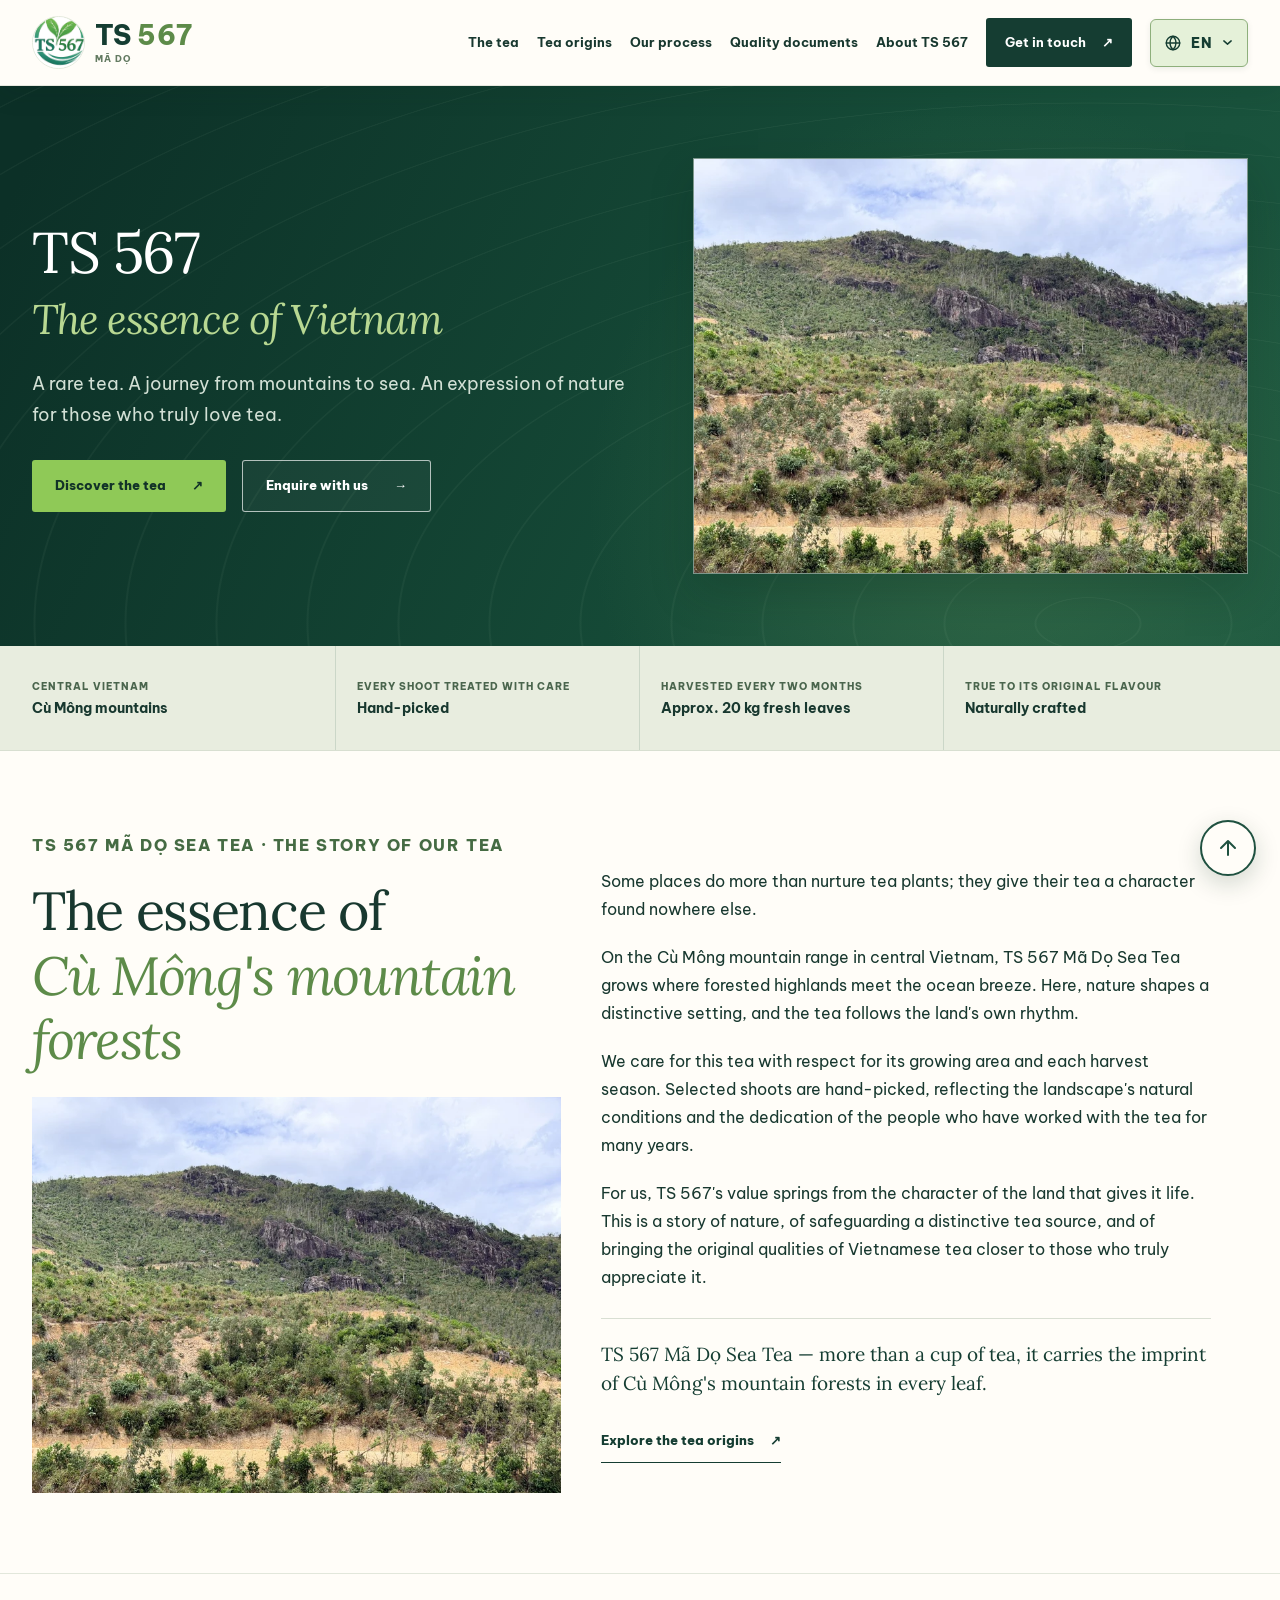
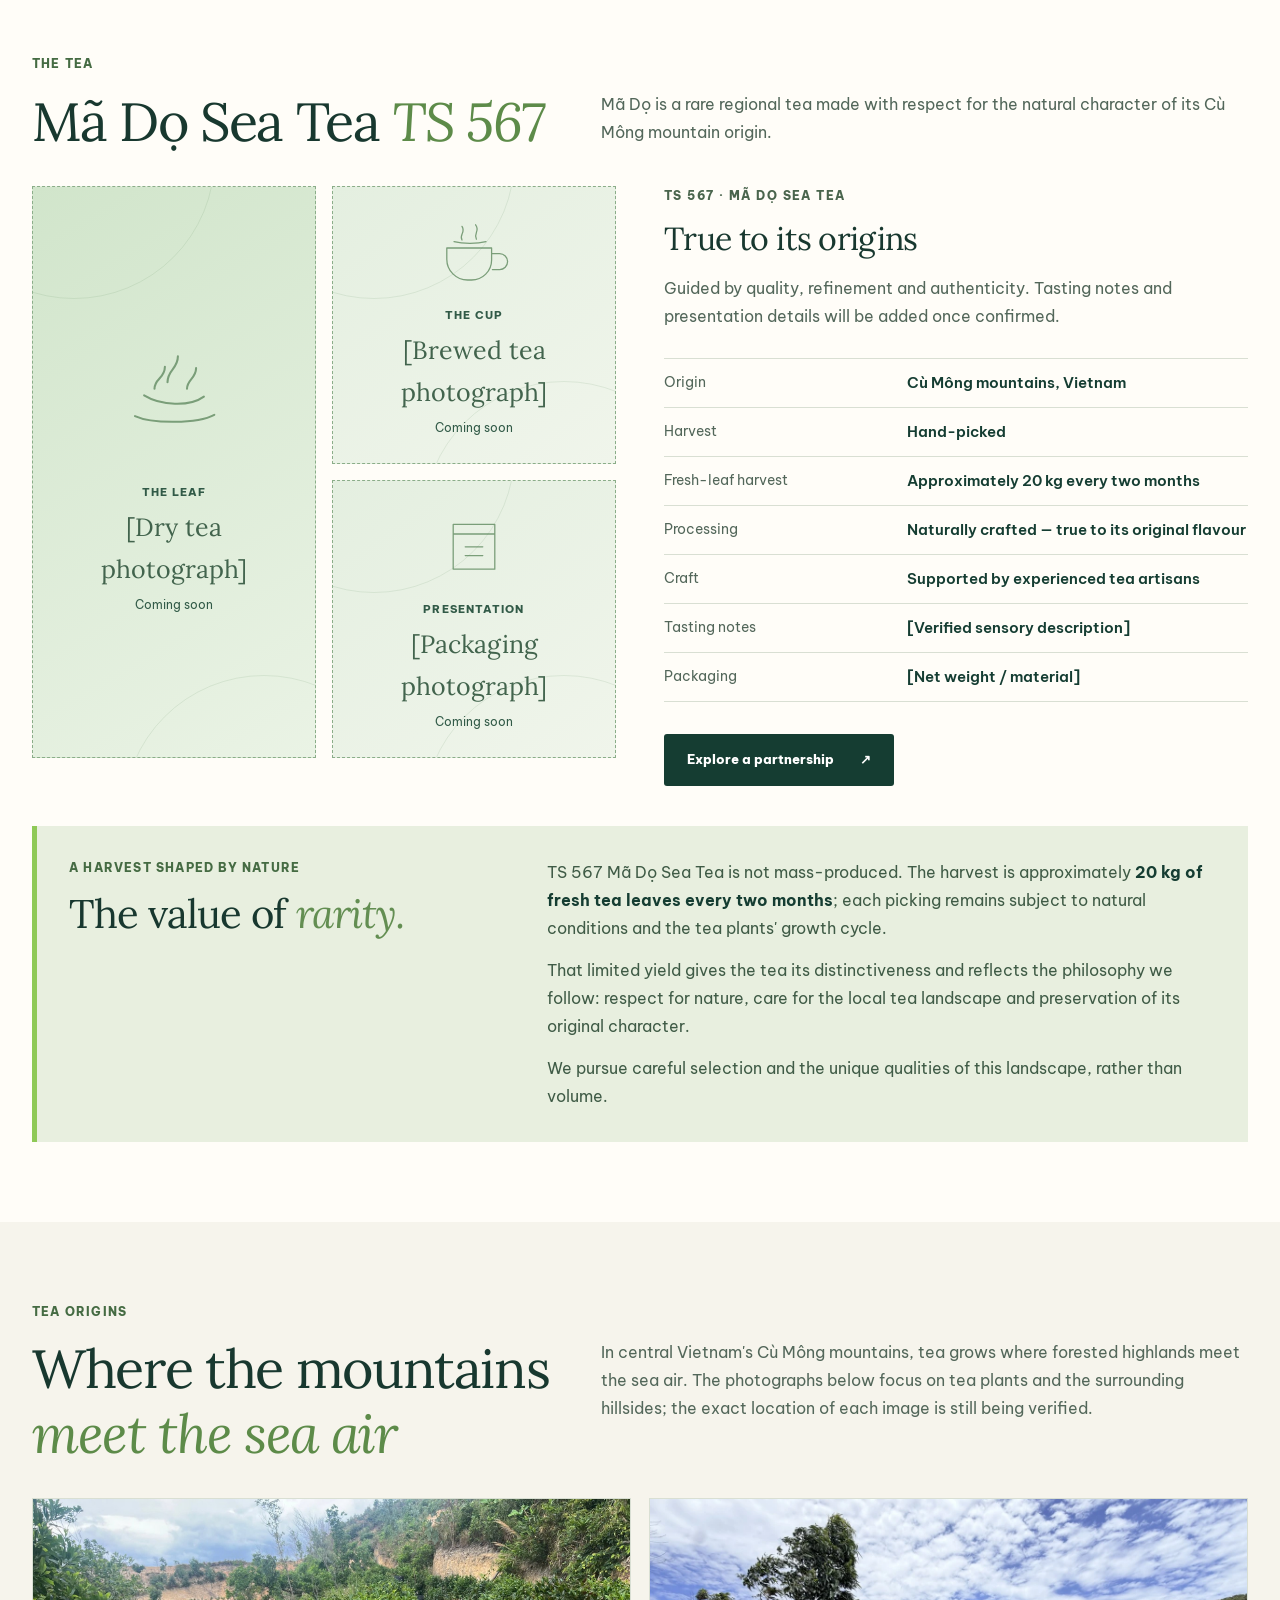
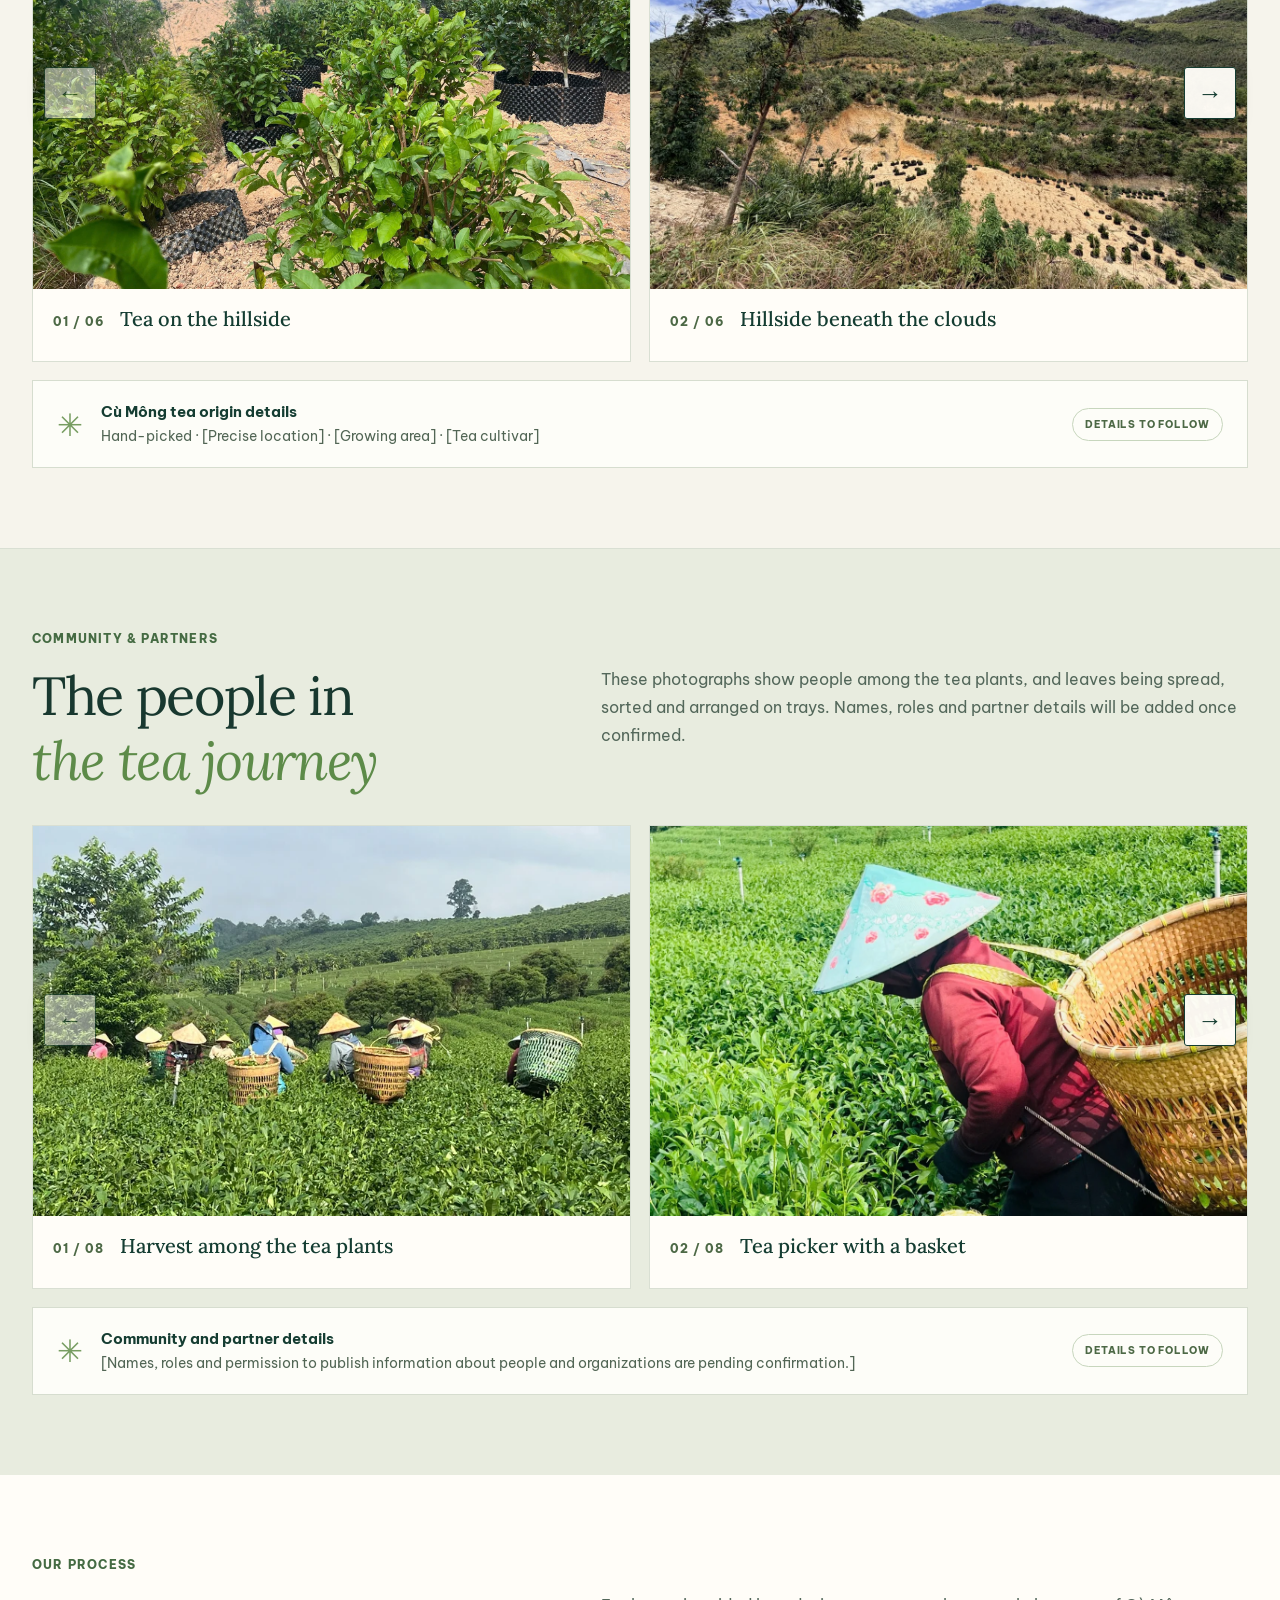
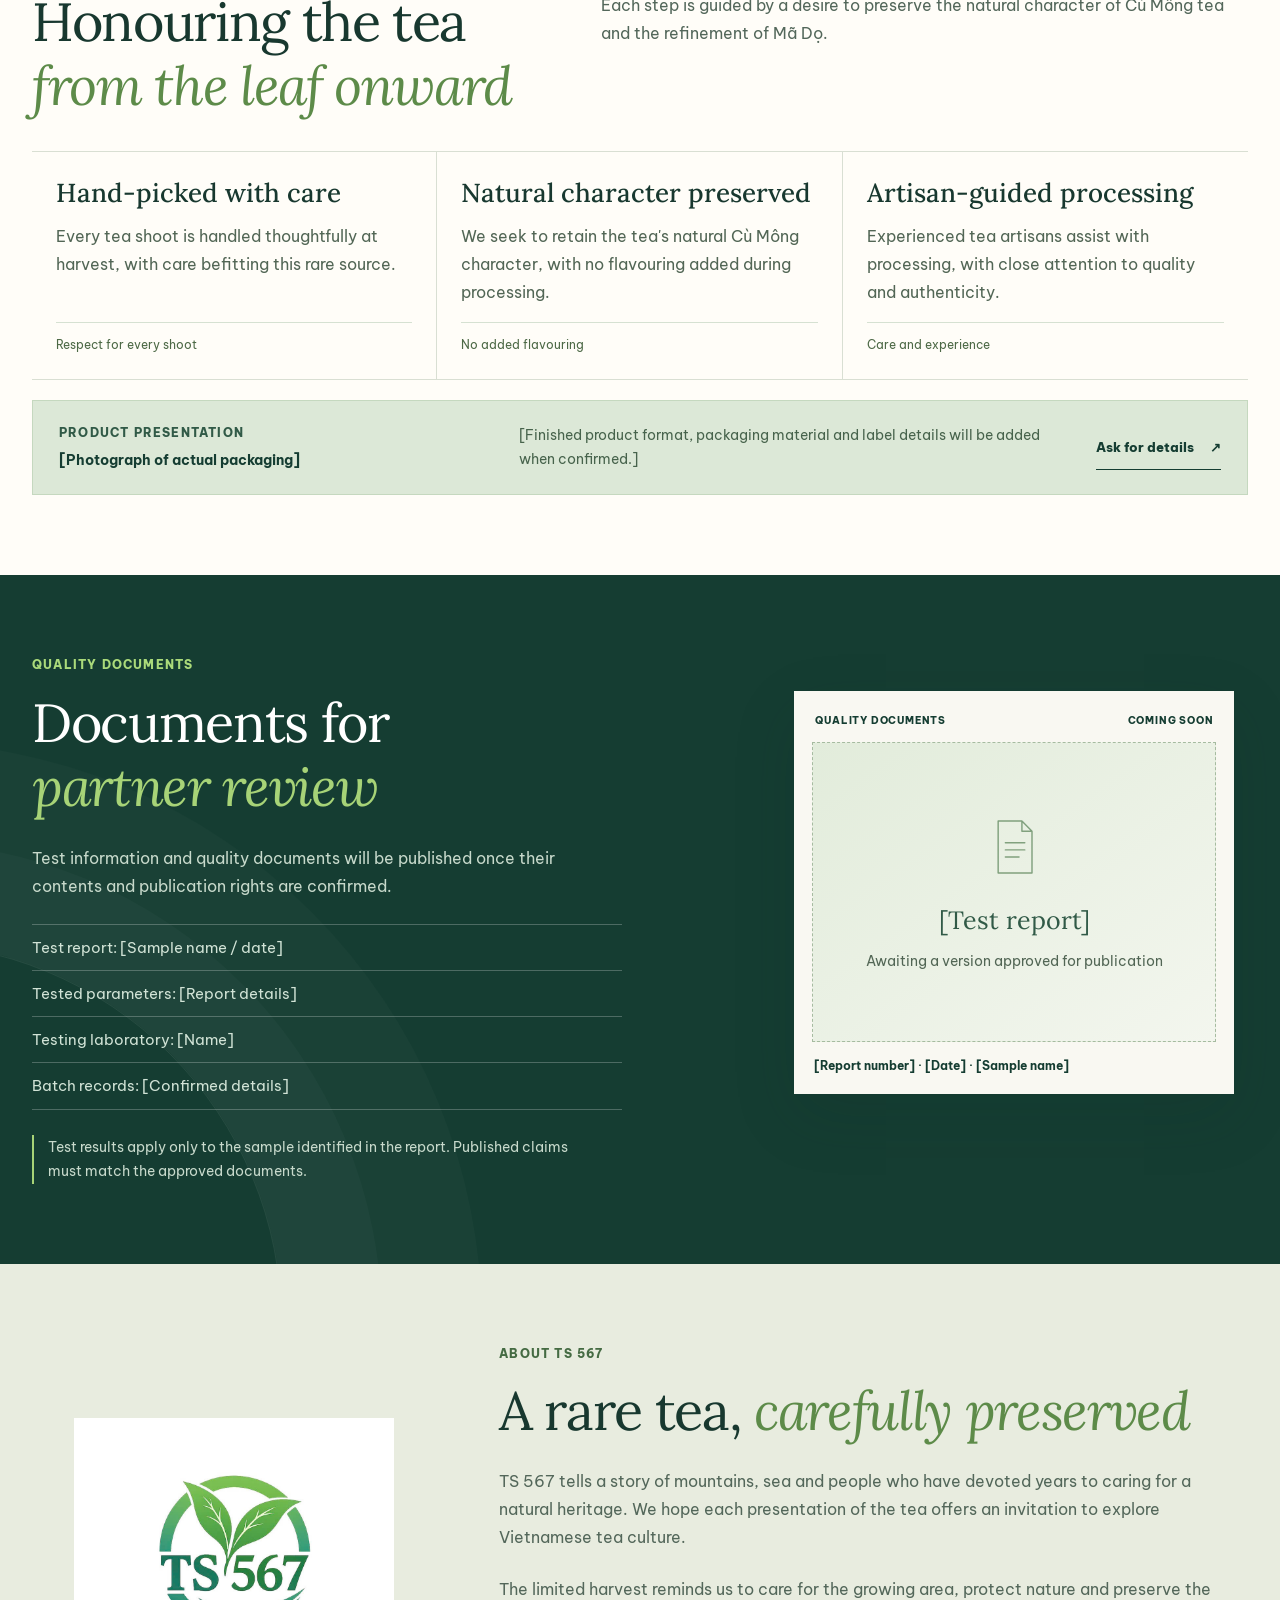
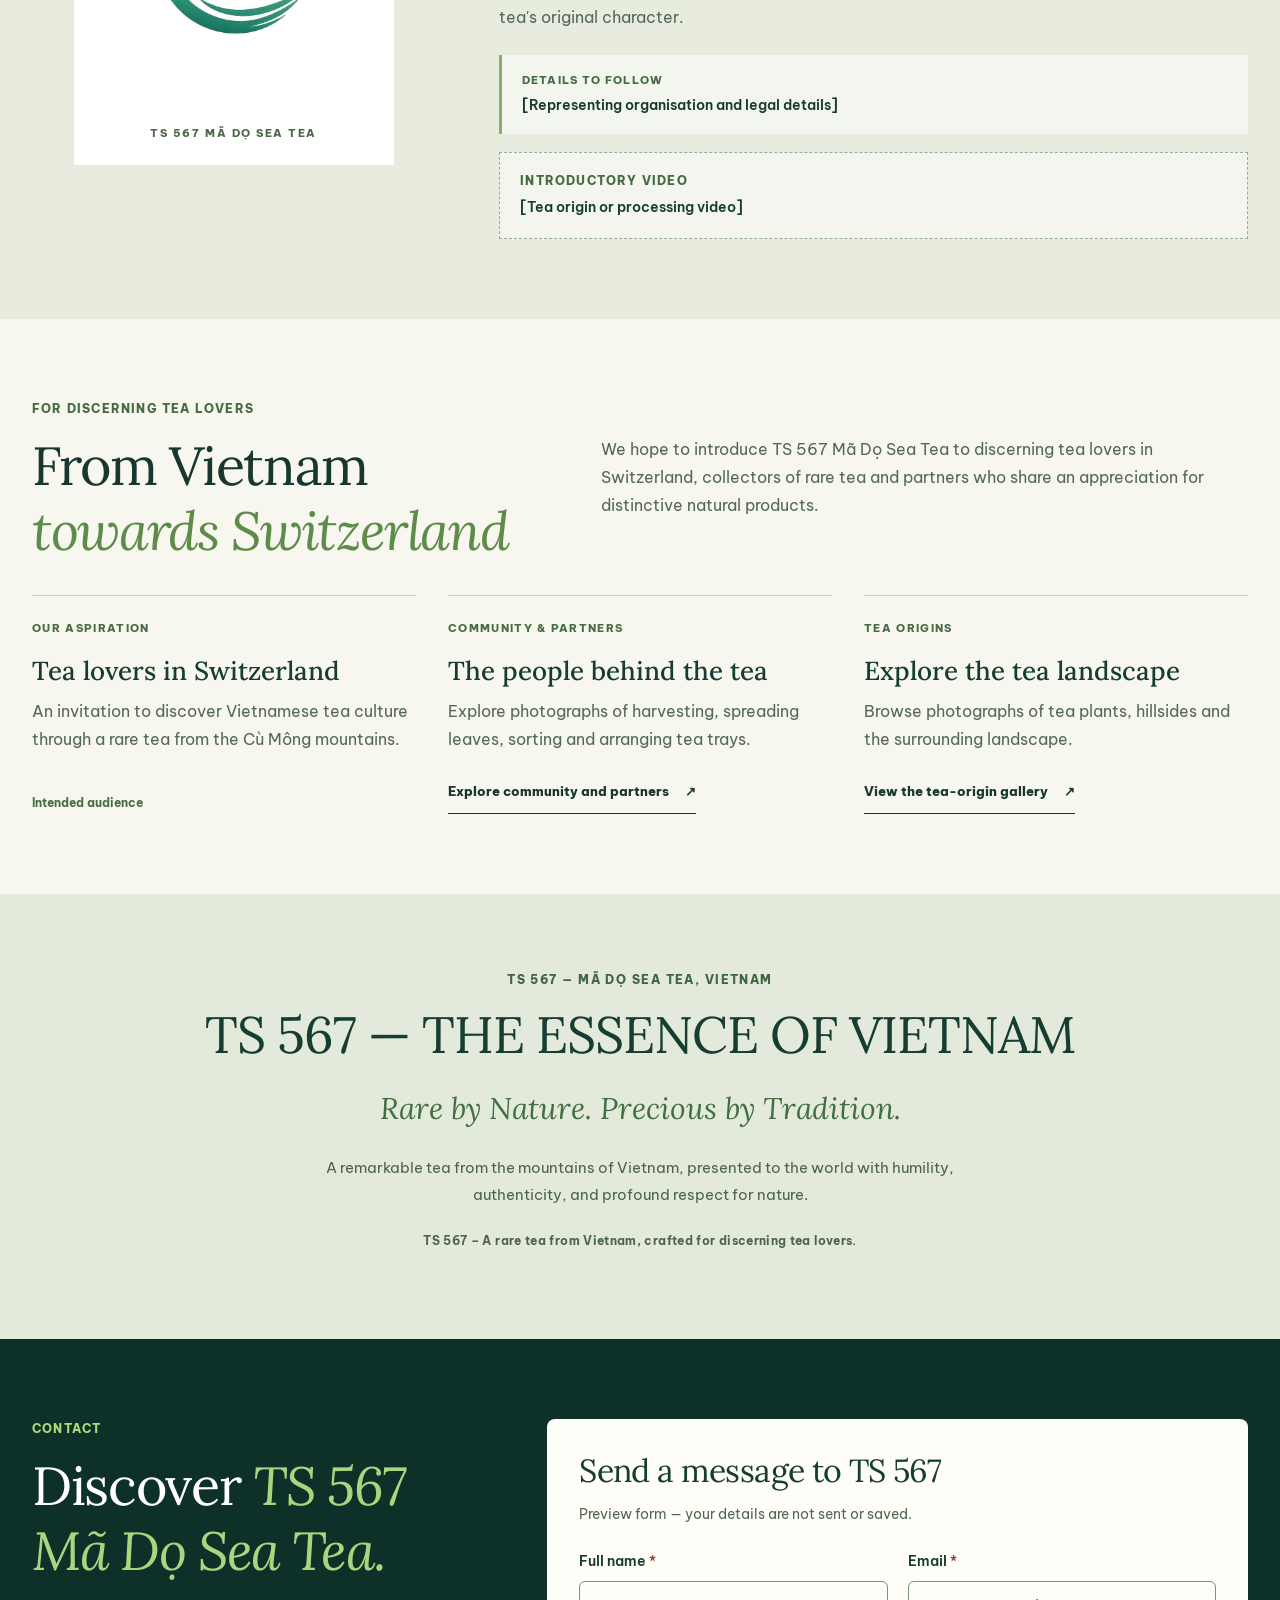
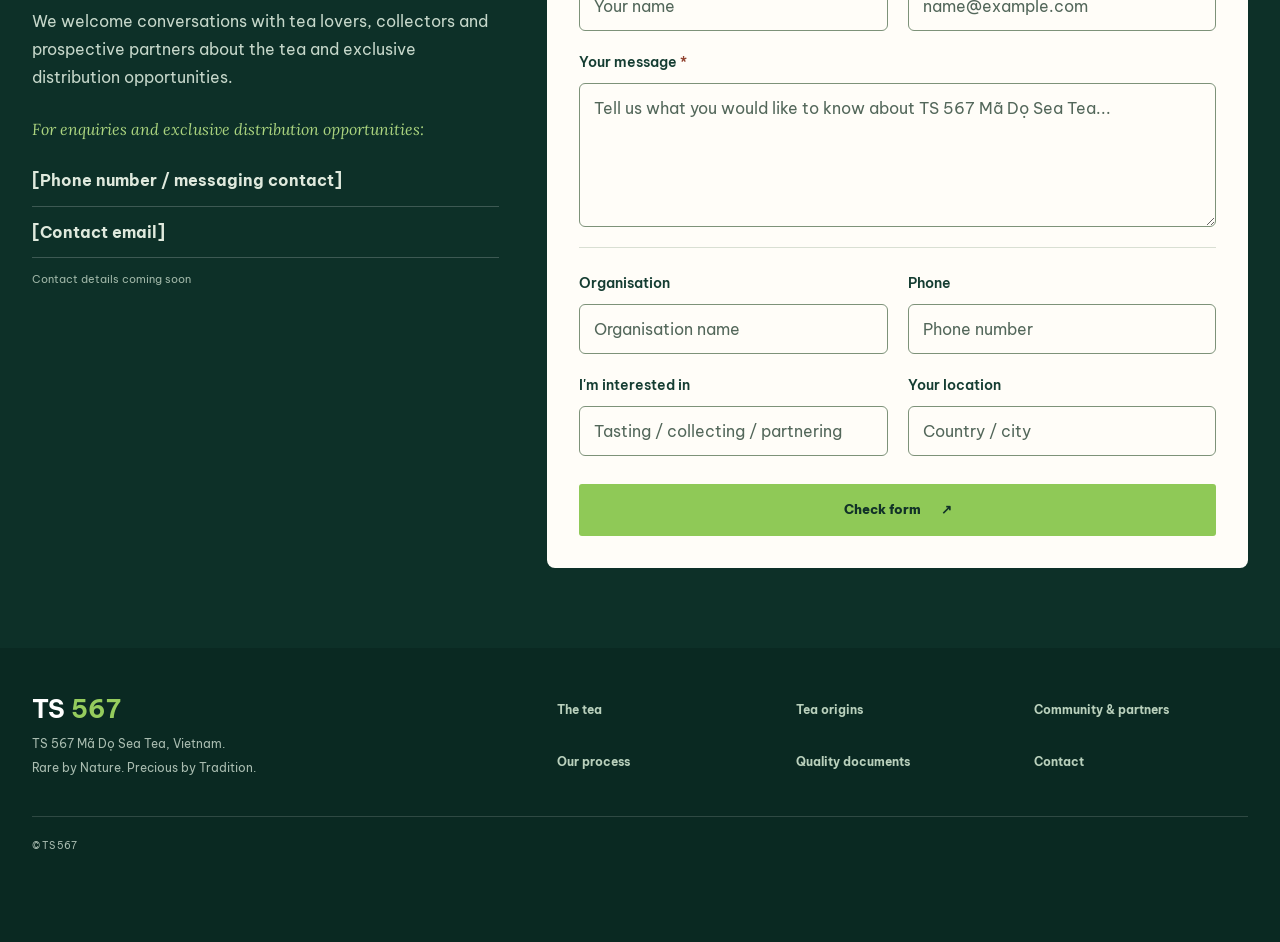
==== commit 7671f858: "Refine tablet and desktop layout, reading scale and enquiry columns" ====
--- a/en.html
+++ b/en.html
@@ -13,8 +13,8 @@
     <link rel="alternate" hreflang="zh-TW" href="https://minhquang170405-create.github.io/Fresh-tea-supplier/zh-tw.html" />
     <link rel="alternate" hreflang="x-default" href="https://minhquang170405-create.github.io/Fresh-tea-supplier/" />
     <link rel="stylesheet" href="fonts.css" />
-    <link rel="stylesheet" href="styles.css?v=20261109d" />
-    <script src="script.js?v=20261109d" defer></script>
+    <link rel="stylesheet" href="styles.css?v=20261109f" />
+    <script src="script.js?v=20261109f" defer></script>
   </head>
   <body id="top">
     <a class="skip-link" href="#main">Skip to content</a>
@@ -61,7 +61,7 @@
           </div>
         </div>
         <figure class="hero-media hero-photo">
-          <img src="assets/hero/rocky-hillside-1280.webp" srcset="assets/hero/rocky-hillside-800.webp 800w, assets/hero/rocky-hillside-1280.webp 1280w" sizes="(max-width: 560px) calc(100vw - 32px), (max-width: 980px) calc(100vw - 56px), 40vw" width="1280" height="960" loading="eager" fetchpriority="high" decoding="async" alt="Green hillside with rocky outcrops under a cloudy sky" />
+          <img src="assets/hero/rocky-hillside-1280.webp" srcset="assets/hero/rocky-hillside-800.webp 800w, assets/hero/rocky-hillside-1280.webp 1280w" sizes="(max-width: 560px) calc(100vw - 32px), (max-width: 808px) calc(100vw - 48px), (max-width: 980px) 760px, (max-width: 1304px) calc(47.5vw - 53.2px), 567px" width="1280" height="960" loading="eager" fetchpriority="high" decoding="async" alt="Green hillside with rocky outcrops under a cloudy sky" />
         </figure>
       </section>
 
@@ -75,7 +75,7 @@
       </section>
 
       <section class="section supplier-intro" aria-labelledby="supplier-title"><div class="wrap supplier-intro-grid"><div><p class="eyebrow">TS 567 MÃ DỌ SEA TEA · THE STORY OF OUR TEA</p><h2 id="supplier-title">The essence of<br /><i>Cù Mông's mountain forests</i></h2>
-            <figure class="supplier-intro-photo"><img src="assets/hero/rocky-hillside-1280.webp" srcset="assets/hero/rocky-hillside-800.webp 800w, assets/hero/rocky-hillside-1280.webp 1280w" sizes="(max-width: 560px) calc(100vw - 32px), (max-width: 980px) calc(100vw - 64px), 42vw" width="1280" height="960" loading="lazy" decoding="async" alt="Wide view of a green, rocky hillside" /></figure></div><div><p>Some places do more than nurture tea plants; they give their tea a character found nowhere else.</p><p>On the Cù Mông mountain range in central Vietnam, TS 567 Mã Dọ Sea Tea grows where forested highlands meet the ocean breeze. Here, nature shapes a distinctive setting, and the tea follows the land's own rhythm.</p><details class="mobile-disclosure story-more" data-mobile-disclosure open><summary><span class="disclosure-collapsed">Read the full story</span><span class="disclosure-expanded">Show less</span><svg viewBox="0 0 20 20" aria-hidden="true"><path d="m5 7.5 5 5 5-5" /></svg></summary><div class="disclosure-content"><p>We care for this tea with respect for its growing area and each harvest season. Selected shoots are hand-picked, reflecting the landscape's natural conditions and the dedication of the people who have worked with the tea for many years.</p><p>For us, TS 567's value springs from the character of the land that gives it life. This is a story of nature, of safeguarding a distinctive tea source, and of bringing the original qualities of Vietnamese tea closer to those who truly appreciate it.</p><p class="intro-signature">TS 567 Mã Dọ Sea Tea — more than a cup of tea, it carries the imprint of Cù Mông's mountain forests in every leaf.</p></div></details><a class="text-link" href="#vung-tra">Explore the tea origins <span aria-hidden="true">↗</span></a></div></div></section>
+            <figure class="supplier-intro-photo"><img src="assets/hero/rocky-hillside-1280.webp" srcset="assets/hero/rocky-hillside-800.webp 800w, assets/hero/rocky-hillside-1280.webp 1280w" sizes="(max-width: 560px) calc(100vw - 32px), (max-width: 808px) calc(100vw - 48px), (max-width: 980px) 760px, (max-width: 1304px) 45vw, 540px" width="1280" height="960" loading="lazy" decoding="async" alt="Wide view of a green, rocky hillside" /></figure></div><div><p>Some places do more than nurture tea plants; they give their tea a character found nowhere else.</p><p>On the Cù Mông mountain range in central Vietnam, TS 567 Mã Dọ Sea Tea grows where forested highlands meet the ocean breeze. Here, nature shapes a distinctive setting, and the tea follows the land's own rhythm.</p><details class="mobile-disclosure story-more" data-mobile-disclosure open><summary><span class="disclosure-collapsed">Read the full story</span><span class="disclosure-expanded">Show less</span><svg viewBox="0 0 20 20" aria-hidden="true"><path d="m5 7.5 5 5 5-5" /></svg></summary><div class="disclosure-content"><p>We care for this tea with respect for its growing area and each harvest season. Selected shoots are hand-picked, reflecting the landscape's natural conditions and the dedication of the people who have worked with the tea for many years.</p><p>For us, TS 567's value springs from the character of the land that gives it life. This is a story of nature, of safeguarding a distinctive tea source, and of bringing the original qualities of Vietnamese tea closer to those who truly appreciate it.</p><p class="intro-signature">TS 567 Mã Dọ Sea Tea — more than a cup of tea, it carries the imprint of Cù Mông's mountain forests in every leaf.</p></div></details><a class="text-link" href="#vung-tra">Explore the tea origins <span aria-hidden="true">↗</span></a></div></div></section>
 
       <section class="section product-section" id="san-pham" aria-labelledby="product-title">
         <div class="wrap">
--- a/styles.css
+++ b/styles.css
@@ -303,14 +303,26 @@
 html[lang^="zh"] :is(.hero h1,.section h2,.contact-section h2){letter-spacing:.01em;line-height:1.28}
 html[lang^="zh"] .hero-reference h1 span{font-size:.66em}
 html[lang^="zh"] .eyebrow{letter-spacing:.06em}
+@media (max-width:980px) {
+  .hero-reference{min-height:0}
+  .hero-reference .hero-copy{width:100%;min-height:0}
+  .hero-reference .hero-inner{max-width:none;padding:72px max(28px,calc((100vw - 760px)/2)) 50px}
+  .hero-reference .hero-media{position:relative;top:auto;right:auto;width:calc(100% - 56px);min-height:0;margin:0 auto 45px}
+  .proof-grid{grid-template-columns:repeat(2,minmax(0,1fr))}
+  .proof-grid>div:nth-child(2){border-right:0}
+  .proof-grid>div:nth-child(-n+2){border-bottom:1px solid #cbd7c8}
+  .packing-note{grid-template-columns:1fr 1.2fr}
+  .packing-note a{grid-column:1/-1;width:max-content}
+}
+@media (max-width:800px) {
+  .steps-grid{grid-template-columns:1fr}
+  .future-grid{grid-template-columns:1fr}
+  .packing-note{grid-template-columns:1fr}
+  .packing-note a{grid-column:auto}
+  .rarity-story{grid-template-columns:1fr;gap:20px}
+  .rarity-story{margin-top:40px;padding:34px}
+}
 @media (max-width:1100px) {
-  .site-nav{gap:13px}
-  .site-nav a{font-size:11px}
-  .site-nav .nav-cta{padding-inline:13px}
-  .hero-reference .hero-copy{width:65%}
-  .hero-reference .hero-media{width:31vw}
-}
-@media (max-width:980px) {
   .site-header{height:72px}
   .brand-image{width:45px;height:45px}
   .brand-image img{width:81px;left:-18px;top:-35px}
@@ -323,25 +335,6 @@
   .site-nav .nav-cta{margin-top:10px;justify-content:space-between;padding:15px}
   html{scroll-padding-top:72px}
   .site-nav a:not(.nav-cta)::after{right:auto;width:90px;bottom:3px}
-  .hero-reference{min-height:0}
-  .hero-reference .hero-copy{width:100%;min-height:0}
-  .hero-reference .hero-inner{max-width:none;padding:72px max(28px,calc((100vw - 760px)/2)) 50px}
-  .hero-reference .hero-media{position:relative;top:auto;right:auto;width:calc(100% - 56px);min-height:0;margin:0 auto 45px}
-  .proof-grid{grid-template-columns:repeat(2,minmax(0,1fr))}
-  .proof-grid>div:nth-child(2){border-right:0}
-  .proof-grid>div:nth-child(-n+2){border-bottom:1px solid #cbd7c8}
-  .packing-note{grid-template-columns:1fr 1.2fr}
-  .packing-note a{grid-column:1/-1;width:max-content}
-}
-@media (max-width:800px) {
-  .steps-grid{grid-template-columns:1fr}
-  .future-grid{grid-template-columns:1fr}
-  .packing-note{grid-template-columns:1fr}
-  .packing-note a{grid-column:auto}
-  .rarity-story{grid-template-columns:1fr;gap:20px}
-  .rarity-story{margin-top:40px;padding:34px}
-}
-@media (max-width:980px) {
   .brand{margin-right:auto}
   .language-switcher summary{min-height:46px}
   .language-menu{right:0}
@@ -354,10 +347,6 @@
   .brand-copy strong{font-size:20px}
   .brand-copy small{font-size:8px}
   .language-switcher summary{min-width:84px;padding-inline:8px;gap:6px}
-}
-@media (min-width:981px) {
-  .hero-reference{min-height:min(630px,calc(100svh - 86px))}
-  .hero-reference .hero-copy{min-height:min(630px,calc(100svh - 86px))}
 }
 @media (max-width:980px) {
   .hero-reference .hero-media{height:300px}
@@ -398,10 +387,6 @@
 
 .hero-reference .hero-photo{margin:0;aspect-ratio:4/3;min-height:0;background:#214b39}
 .hero-photo img{position:absolute;inset:0;display:block;width:100%;height:100%;object-fit:cover;object-position:center 54%}
-@media (min-width:981px) {
-  .hero-reference .hero-copy{width:55%}
-  .hero-reference .hero-photo{top:50%;transform:translateY(-50%);width:min(37vw,520px);height:auto}
-}
 @media (max-width:980px) {
   .hero-reference .hero-photo{height:auto;aspect-ratio:16/9;margin:0 auto 45px}
 }
@@ -421,6 +406,133 @@
 .quote-form [aria-invalid="true"]{border-color:#91432f}
 .form-status[data-state="error"]{color:#91432f}
 .form-status:empty{display:none}
+
+/* Tablet and desktop: readable columns within the shared content width. */
+@media (min-width:561px) {
+  .section,.supplier-intro,.contact-section{padding:80px 0}
+  .eyebrow{margin-bottom:16px}
+  .section h2,.supplier-intro-grid h2,.contact-section h2{font-size:clamp(38px,4.2vw,56px);line-height:1.2;text-wrap:balance}
+  .section-heading{margin-bottom:32px}
+  .split-heading{grid-template-columns:minmax(0,.9fr) minmax(0,1.1fr);gap:40px}
+  .split-heading>p{margin-top:36px;font-size:16px;line-height:1.75;max-width:65ch}
+  .supplier-intro-grid{gap:40px}
+  .supplier-intro-grid>div:last-child{padding-top:36px}
+  .supplier-intro-grid p{line-height:1.75}
+  .supplier-intro-photo{margin-top:24px}
+  .product-layout{grid-template-columns:minmax(0,1fr) minmax(0,1fr);gap:48px;align-items:start}
+  .product-visuals{min-height:500px}
+  .product-info{padding:0}
+  .product-info h3{font-size:32px;line-height:1.3}
+  .product-intro{font-size:16px;line-height:1.75;max-width:65ch}
+  .spec-list div{display:grid;grid-template-columns:minmax(112px,.8fr) minmax(0,1.2fr);gap:16px}
+  .spec-list dt{font-size:14px}
+  .spec-list dd{font-size:15px;line-height:1.6;text-align:left;font-weight:600}
+  .rarity-story{grid-template-columns:minmax(0,.8fr) minmax(0,1.2fr);align-items:start;padding:32px;gap:32px;margin-top:40px}
+  .rarity-story h3{font-size:40px}
+  .origin-note p{font-size:14px}
+  .origin-note strong{font-size:15px}
+  .step-card{padding:24px;min-height:0}
+  .step-card p,.future-grid p{font-size:16px;line-height:1.75}
+  .step-card h3,.future-grid h3{font-size:26px;line-height:1.3}
+  .packing-note p{font-size:14px}
+  .quality-layout{grid-template-columns:minmax(0,1.2fr) minmax(0,.8fr);gap:48px;align-items:start}
+  .quality-copy>p:not(.eyebrow){font-size:16px;line-height:1.75;margin:24px 0}
+  .quality-copy .metric-grid span{font-size:15px}
+  .quality-copy .quality-caution{font-size:14px!important;line-height:1.7}
+  .report-card{margin-top:36px;max-width:440px}
+  .report-top{letter-spacing:.08em;gap:16px;flex-wrap:wrap}
+  .report-image-placeholder small{font-size:14px}
+  .about-layout{grid-template-columns:minmax(0,.7fr) minmax(0,1.3fr);gap:64px}
+  .about-logo{width:100%;max-width:320px;padding:20px;transform:none;box-shadow:none;justify-self:center}
+  .about-logo img{height:auto;aspect-ratio:1/1}
+  .about-copy>p:not(.eyebrow){max-width:65ch;margin:24px 0;line-height:1.75}
+  .about-placeholder,.about-copy .video-placeholder{max-width:none}
+  .about-placeholder strong{font-size:14px}
+  .contact-layout{grid-template-columns:minmax(0,.8fr) minmax(0,1.2fr);gap:48px}
+  .contact-copy>p:not(.eyebrow){font-size:16px;line-height:1.75;max-width:60ch;margin:24px 0}
+  .quote-form{padding:32px;border-radius:8px;box-shadow:none;min-width:0}
+  .quote-form h3{margin-bottom:12px}
+  .form-row{grid-template-columns:repeat(2,minmax(0,1fr));gap:20px}
+  .form-extra{padding-top:24px;border-top:1px solid var(--line)}
+  .quote-form textarea{min-height:144px}
+  .form-submit{justify-content:center;gap:20px}
+  .form-status{font-size:14px;line-height:1.6}
+  .footer-layout{grid-template-columns:minmax(0,1fr) minmax(0,1.4fr);gap:32px}
+  .footer-layout>div:nth-child(2){display:grid;grid-template-columns:repeat(3,minmax(0,1fr));gap:8px 24px;max-width:none}
+  .footer-layout a{font-size:12px;line-height:1.6}
+  .footer-layout>div:first-child p{font-size:12px;line-height:1.65}
+  .site-footer{padding:40px 0 88px}
+}
+@media (min-width:981px) {
+  .hero-reference{display:grid;grid-template-columns:minmax(0,1.05fr) minmax(0,.95fr);gap:48px;align-items:center;min-height:560px;padding:64px max(32px,calc((100% - 1240px)/2))}
+  .hero-reference .hero-copy{width:100%;min-height:0;overflow:visible}
+  .hero-reference .hero-inner{max-width:none;padding:0}
+  .hero-reference h1{font-size:clamp(52px,4.5vw,68px)}
+  .hero-reference h1 span{font-size:.72em;max-width:590px;text-wrap:balance}
+  .hero-reference .hero-photo{position:relative;inset:auto;transform:none;width:100%;height:auto;aspect-ratio:4/3;margin:0}
+  .hero-actions{gap:16px}
+}
+@media (min-width:561px) and (max-width:1100px) {
+  .wrap{width:calc(100% - 48px)}
+  .section,.supplier-intro,.contact-section{padding:64px 0}
+  .product-layout{grid-template-columns:1fr;grid-template-areas:"info" "visuals";gap:32px}
+  .product-info{max-width:760px;width:100%;justify-self:center}
+  .product-visuals{grid-template-columns:repeat(3,minmax(0,1fr));min-height:0;width:100%;max-width:760px;justify-self:center;gap:12px}
+  .placeholder-card,.placeholder-primary{grid-row:auto;min-height:200px;padding:20px 12px}
+  .placeholder-card svg,.placeholder-primary svg{width:56px;height:56px;margin-bottom:12px}
+  .placeholder-card strong,.placeholder-primary strong{font-size:22px;line-height:1.4}
+  .rarity-story{grid-template-columns:1fr;gap:20px}
+  .rarity-story h3{font-size:36px}
+  .quality-layout{gap:32px;grid-template-columns:minmax(0,1.1fr) minmax(0,.9fr)}
+  .report-card{padding:16px}
+  .report-image-placeholder{min-height:260px;padding:24px 16px}
+  .about-layout{gap:32px}
+  .about-logo{max-width:240px;padding:16px}
+  .contact-layout{grid-template-columns:1fr;gap:32px;max-width:760px}
+  .contact-section h2{max-width:680px}
+  .contact-copy>p:not(.eyebrow){max-width:65ch}
+  .contact-placeholder{display:grid;grid-template-columns:1fr 1fr;gap:12px 24px}
+  .contact-placeholder small{grid-column:1/-1;font-size:12px}
+  .quote-form{width:100%}
+  .steps-grid{grid-template-columns:1fr}
+  .step-card{padding:24px 0;border-right:0;border-bottom:1px solid var(--line);display:grid;grid-template-columns:minmax(0,.85fr) minmax(0,1.15fr);column-gap:24px}
+  .step-card:last-child{border-bottom:0}
+  .step-card small{grid-column:2;margin-top:0}
+  .future-grid{grid-template-columns:1fr;gap:24px}
+  .future-grid article{display:grid;grid-template-columns:minmax(0,.85fr) minmax(0,1.15fr);column-gap:24px;padding-top:24px}
+  .future-grid article>span,.future-grid h3{grid-column:1}
+  .future-grid h3{grid-row:2;margin:8px 0 0}
+  .future-grid p{grid-column:2;grid-row:1/3;margin:0 0 12px}
+  .future-grid .text-link,.future-grid small{grid-column:2;justify-self:start}
+  .gallery-shell{--gallery-photo-height:clamp(220px,30vw,330px)}
+  .gallery-card figcaption{padding:14px;gap:10px}
+  .gallery-card figcaption strong{font-size:19px}
+  .origin-note{display:grid;grid-template-columns:24px minmax(0,1fr);gap:12px 16px;padding:20px}
+  .status-pill{grid-column:2;justify-self:start;white-space:normal;border-radius:3px}
+  .footer-layout{grid-template-columns:1fr}
+}
+@media (min-width:561px) and (max-width:980px) {
+  .hero-reference .hero-inner{width:calc(100% - 48px);max-width:760px;margin-inline:auto;padding:40px 0 32px}
+  .hero-reference .hero-photo{width:calc(100% - 48px);max-width:760px;max-height:360px;margin:0 auto 32px}
+  .hero-reference h1{font-size:52px}
+  .hero-reference h1 span{font-size:36px}
+  .split-heading{gap:16px}
+  .split-heading>p{margin-top:0;max-width:65ch}
+  .supplier-intro-grid{max-width:760px;margin-inline:auto;gap:24px}
+  .supplier-intro-grid>div:last-child{padding-top:0}
+  .supplier-intro-photo{aspect-ratio:16/9;max-height:360px}
+  .supplier-intro-grid p{max-width:65ch}
+  .proof-grid>div{padding:20px}
+  .proof-grid>div:first-child{padding-left:20px}
+}
+@media (min-width:561px) and (max-width:760px) {
+  .quality-layout,.about-layout{grid-template-columns:1fr}
+  .report-card{margin-top:0;max-width:480px}
+  .about-logo{max-width:180px;justify-self:start}
+  .step-card,.future-grid article{display:flex;flex-direction:column}
+  .step-card h3,.future-grid h3{margin:8px 0 12px}
+  .future-grid p{margin-bottom:16px}
+}
 
 /* Phone layout: one reading column, compact headings and consistent insets. */
 @media (max-width:560px) {
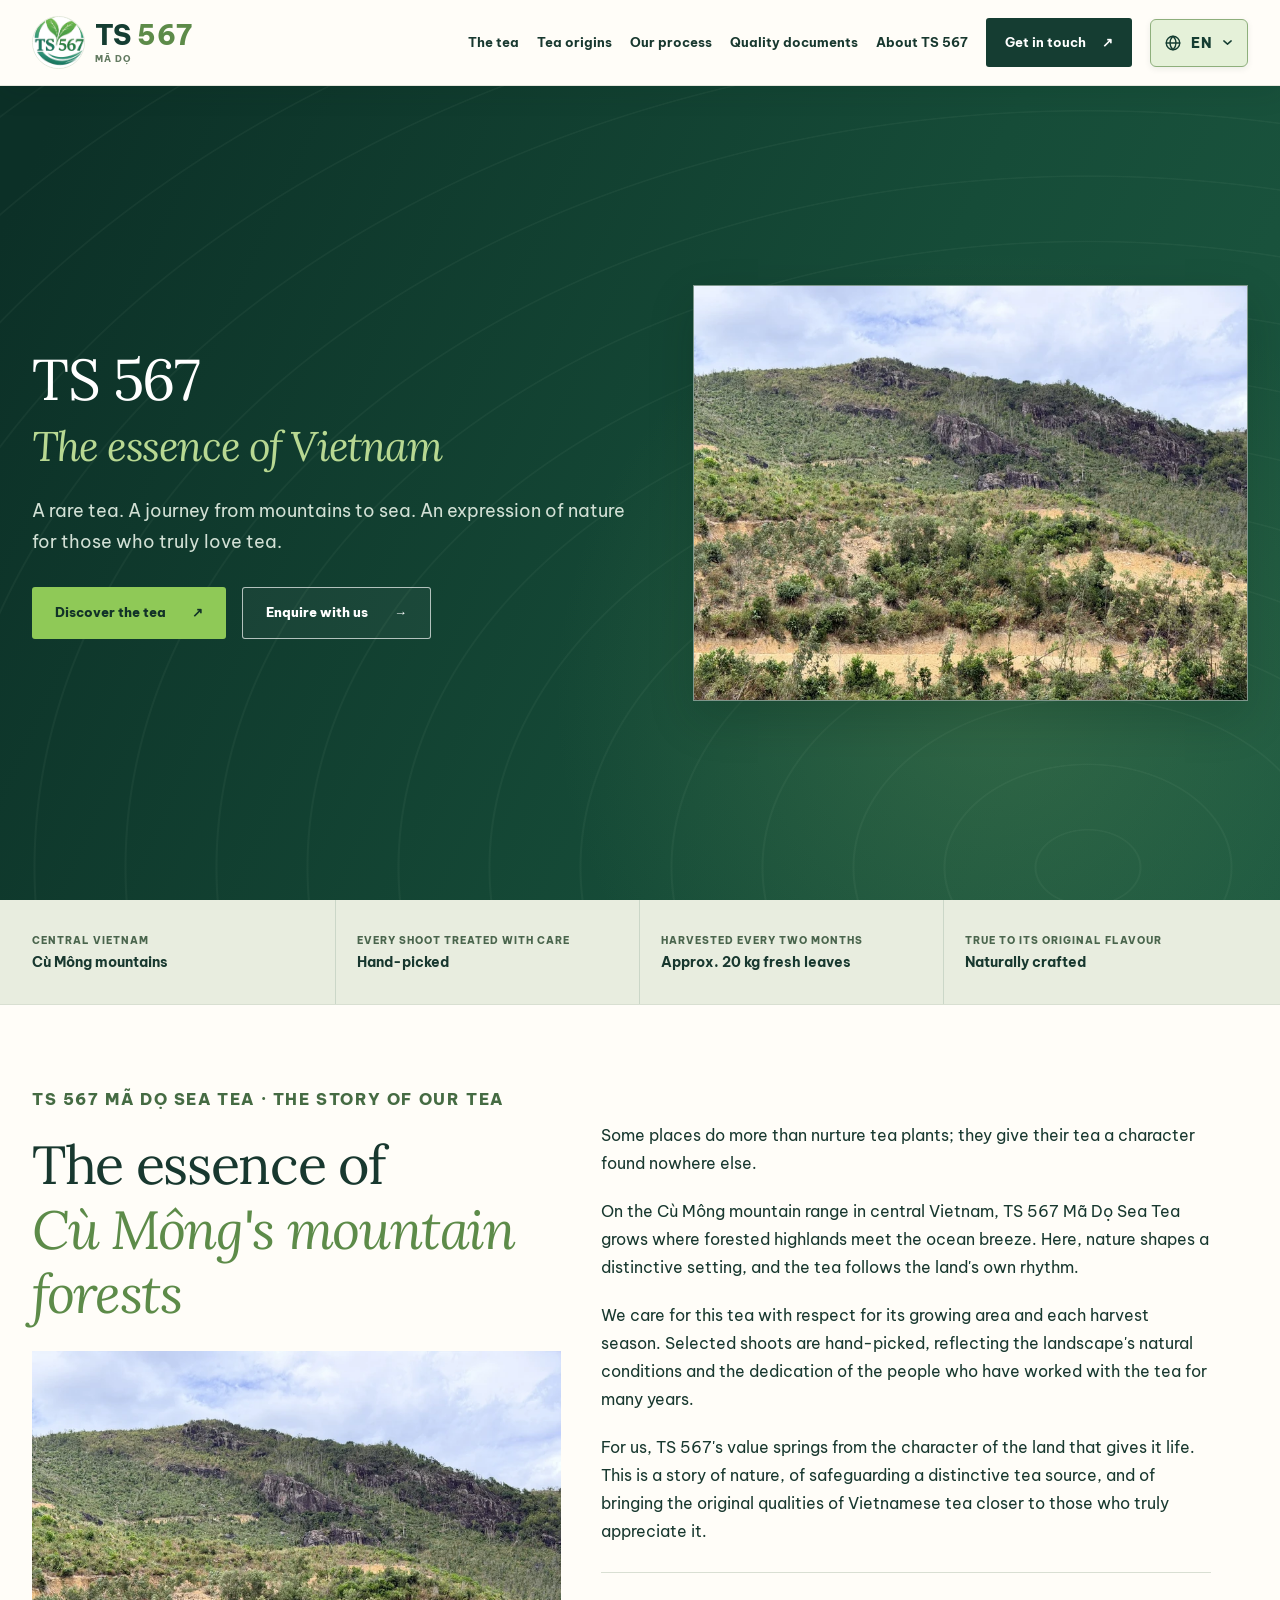
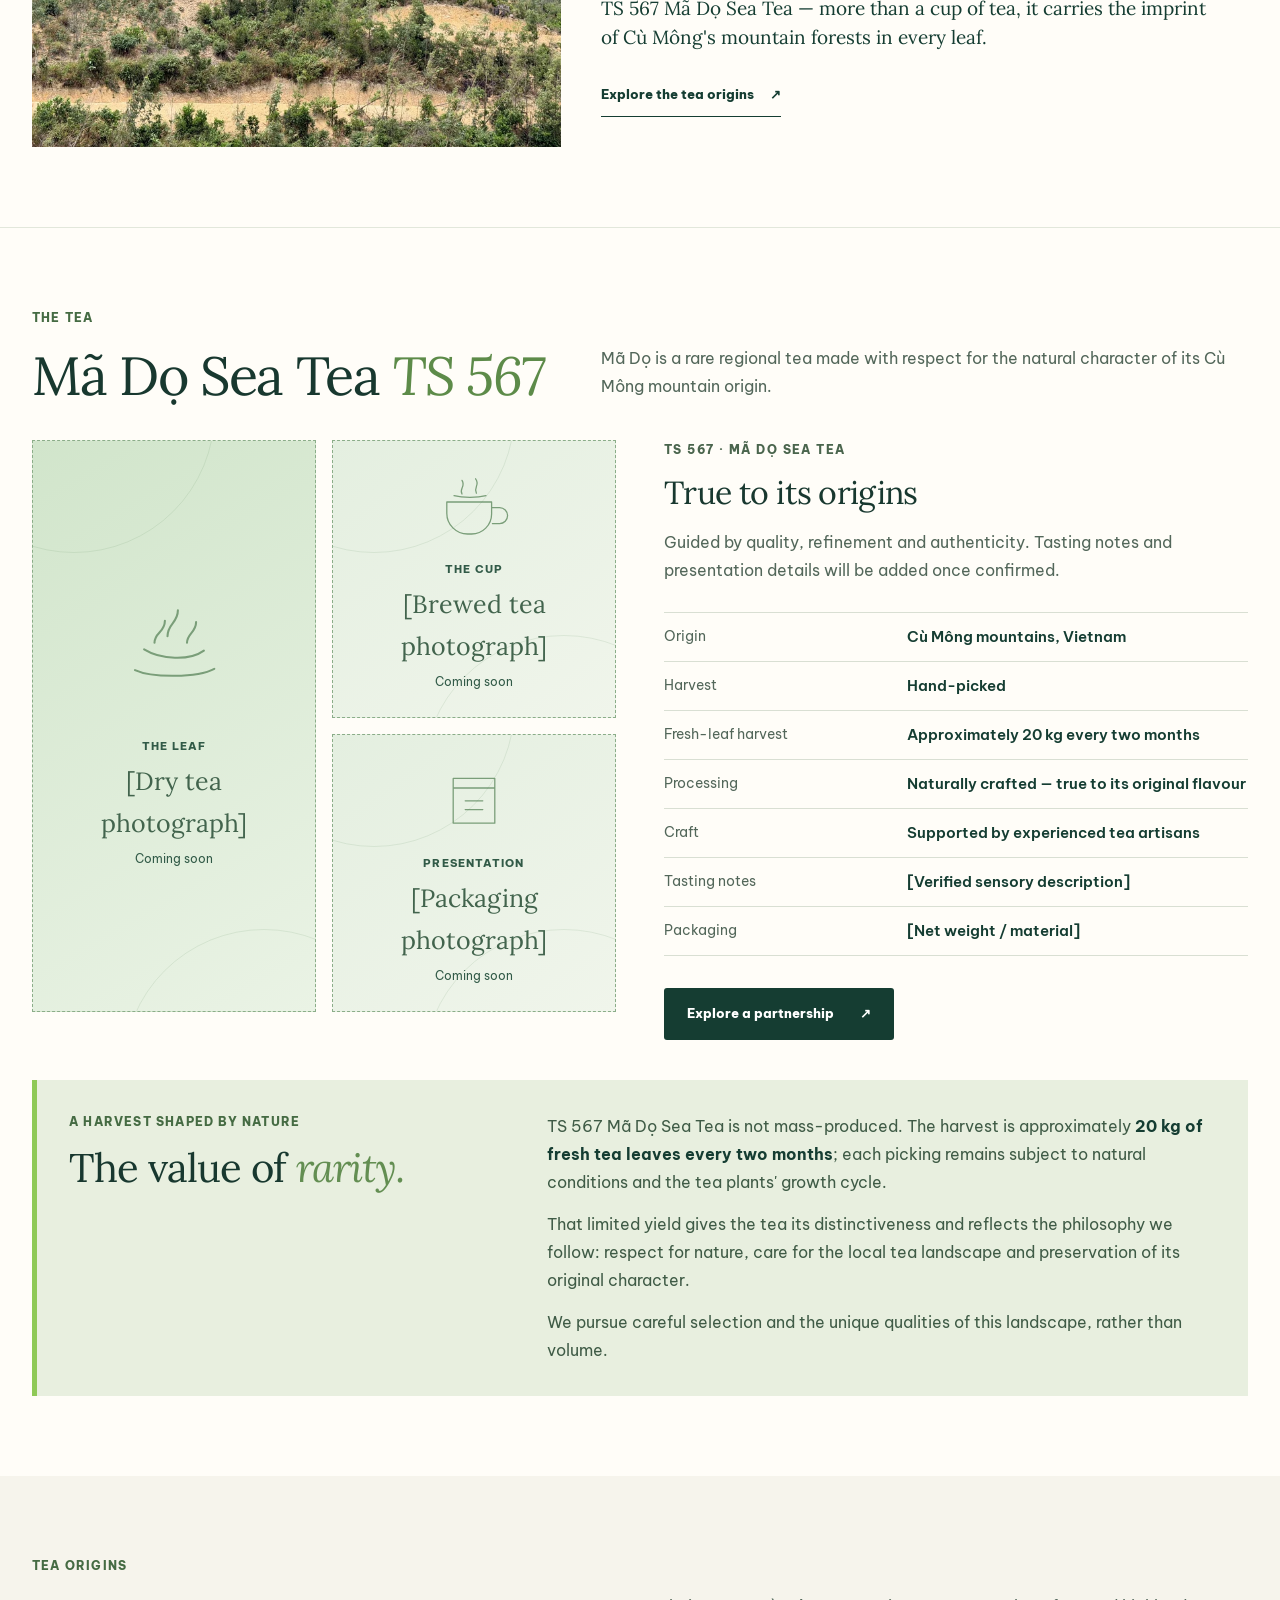
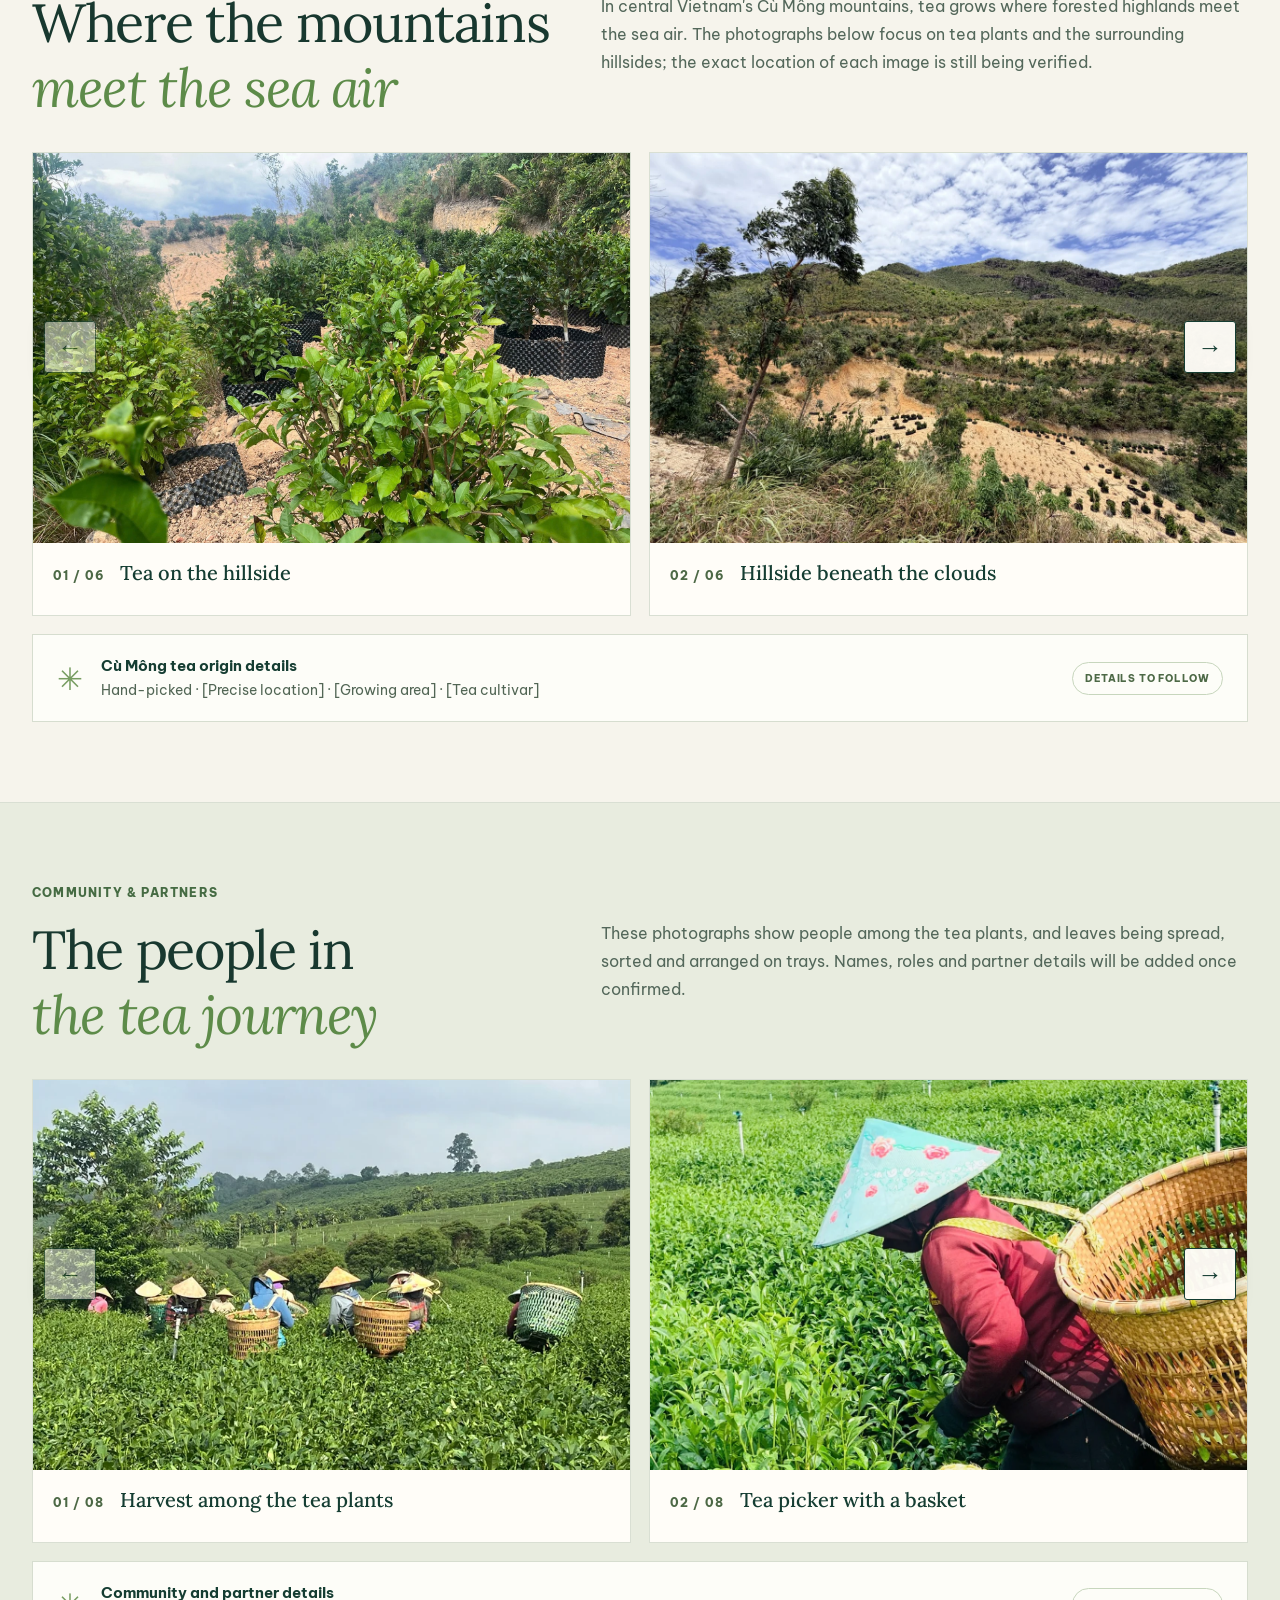
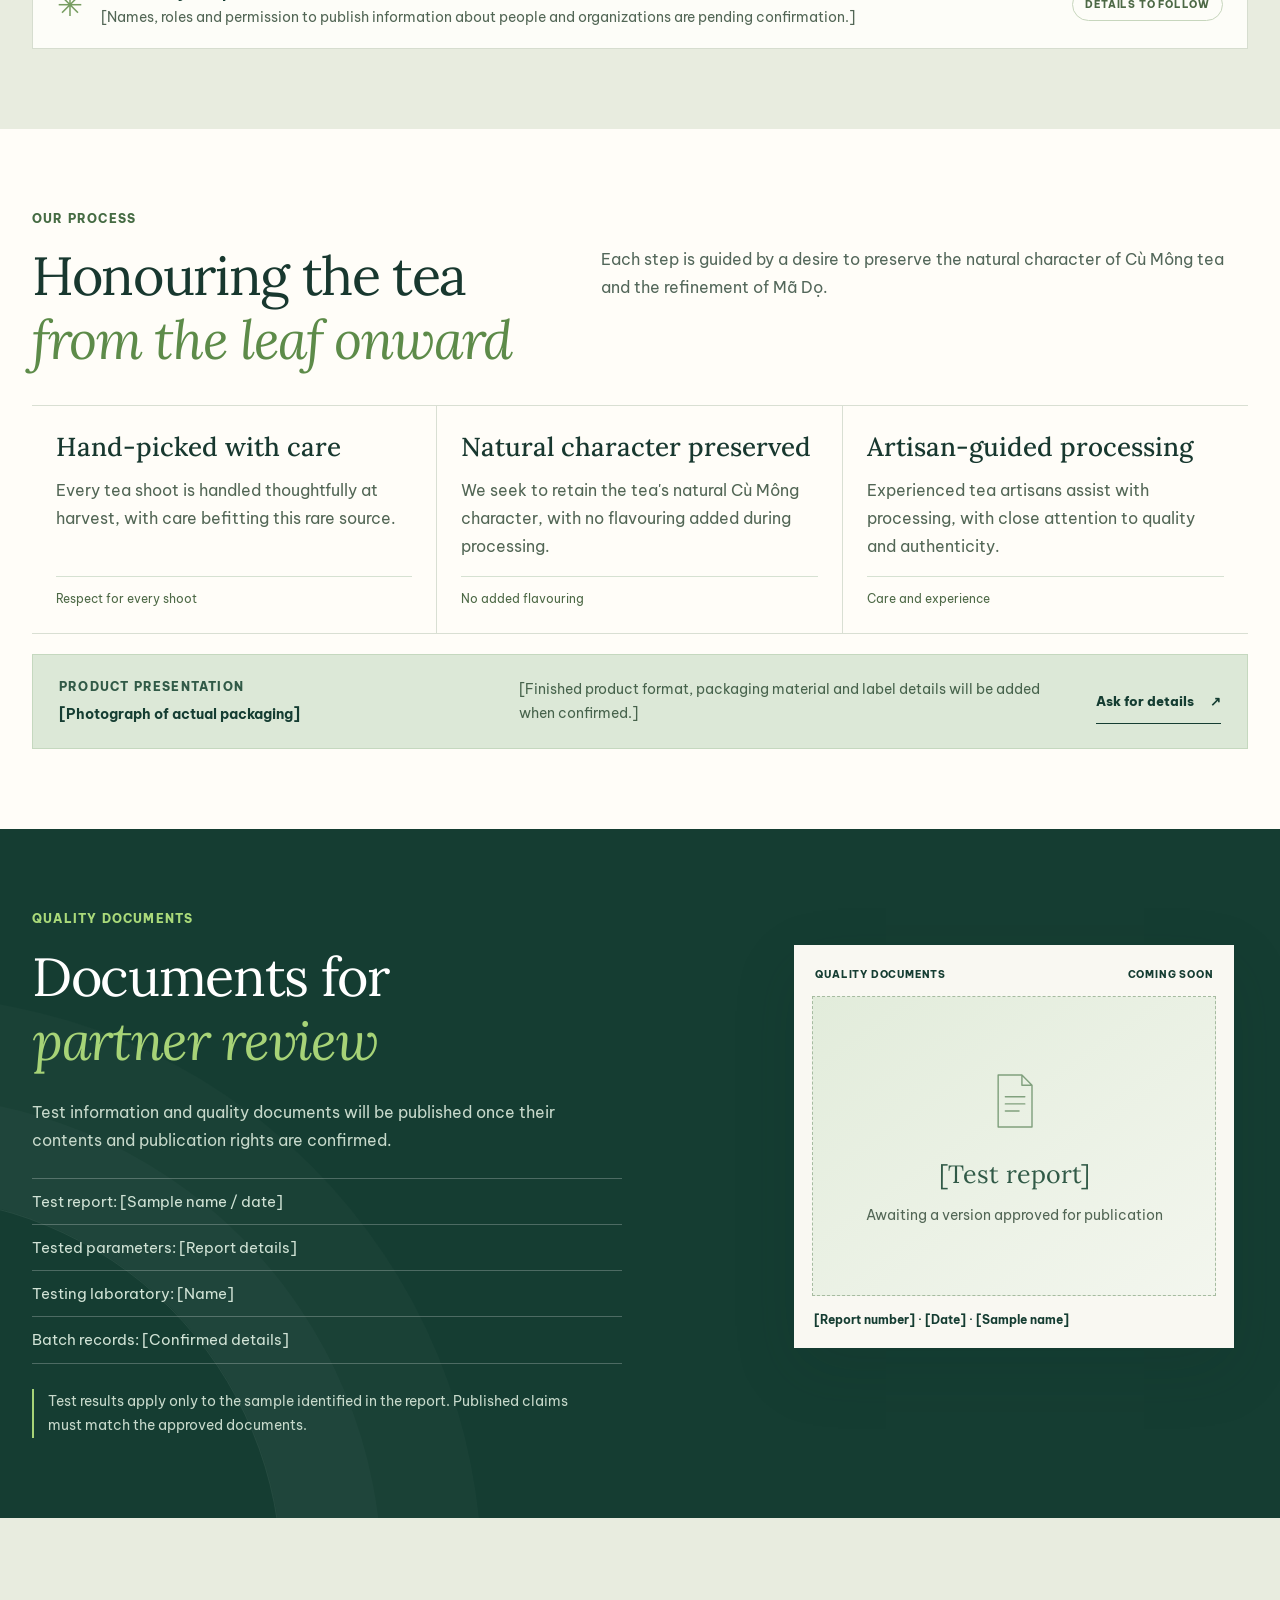
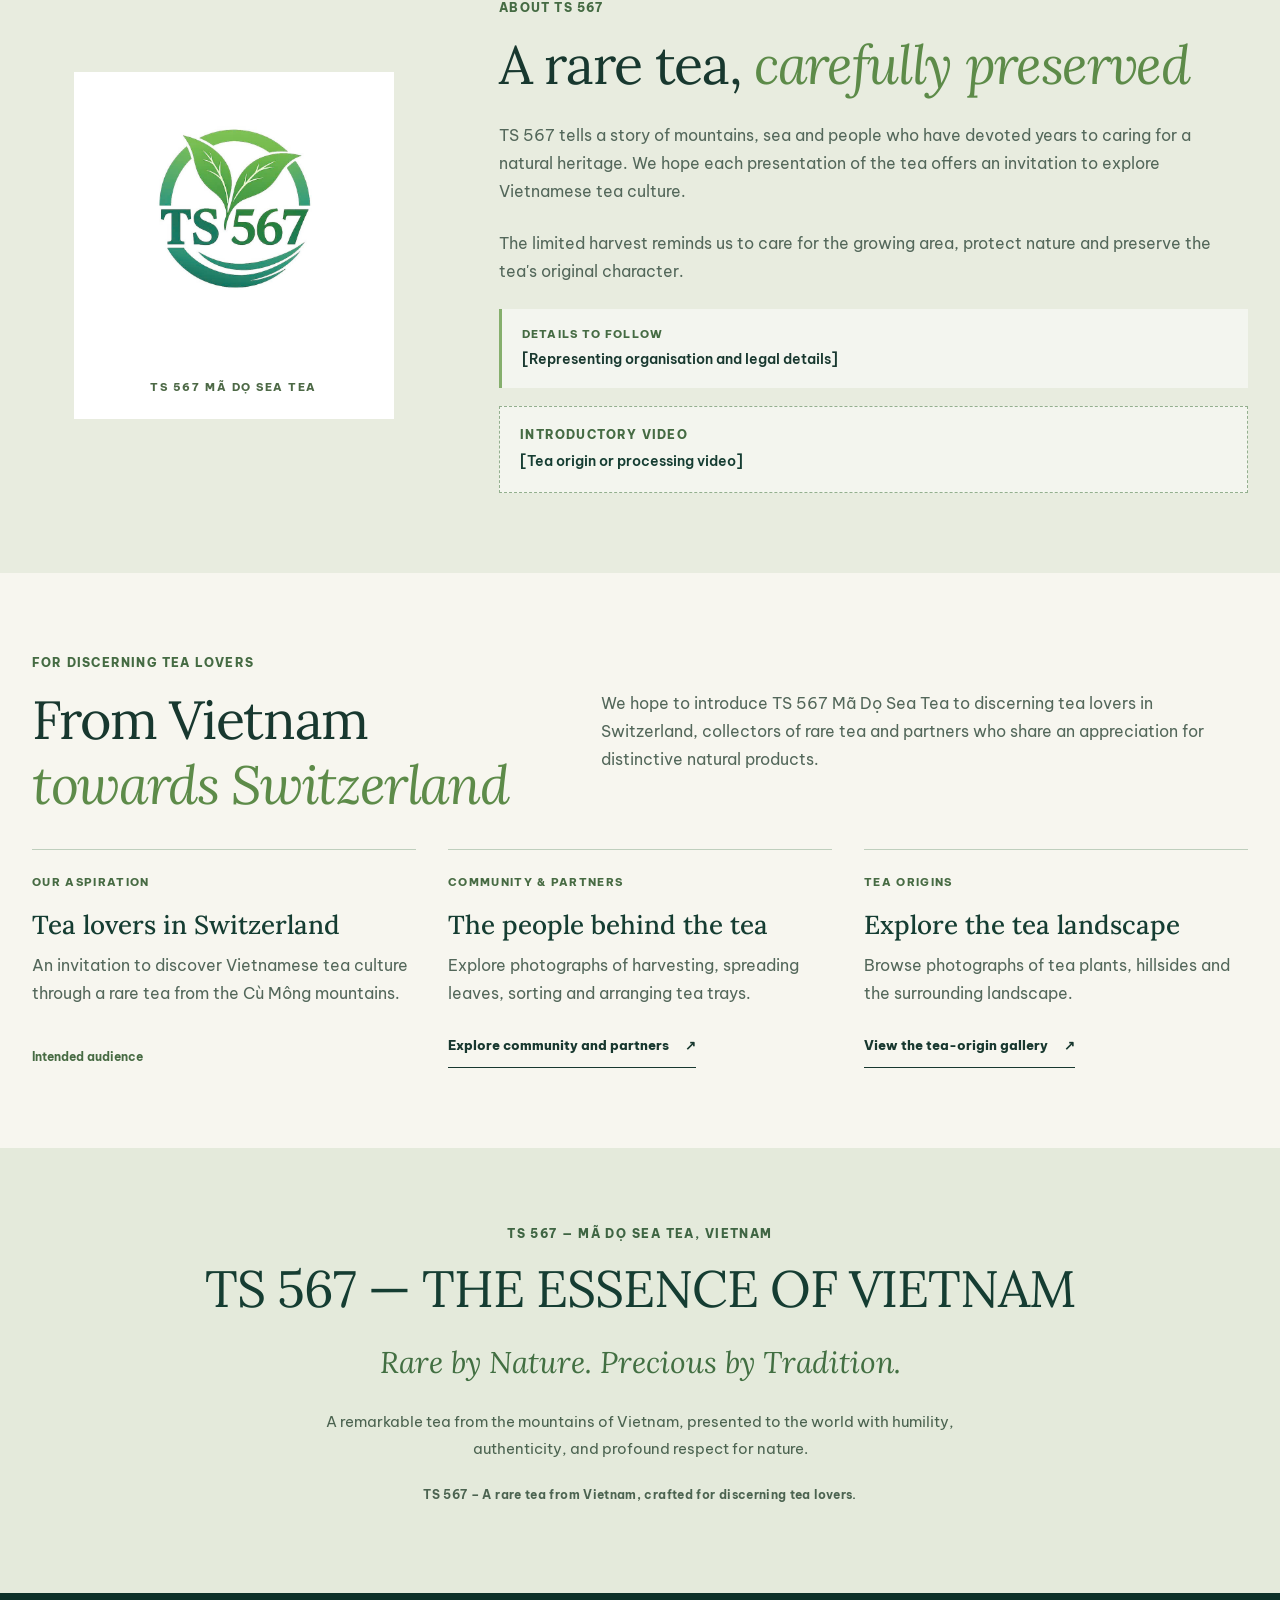
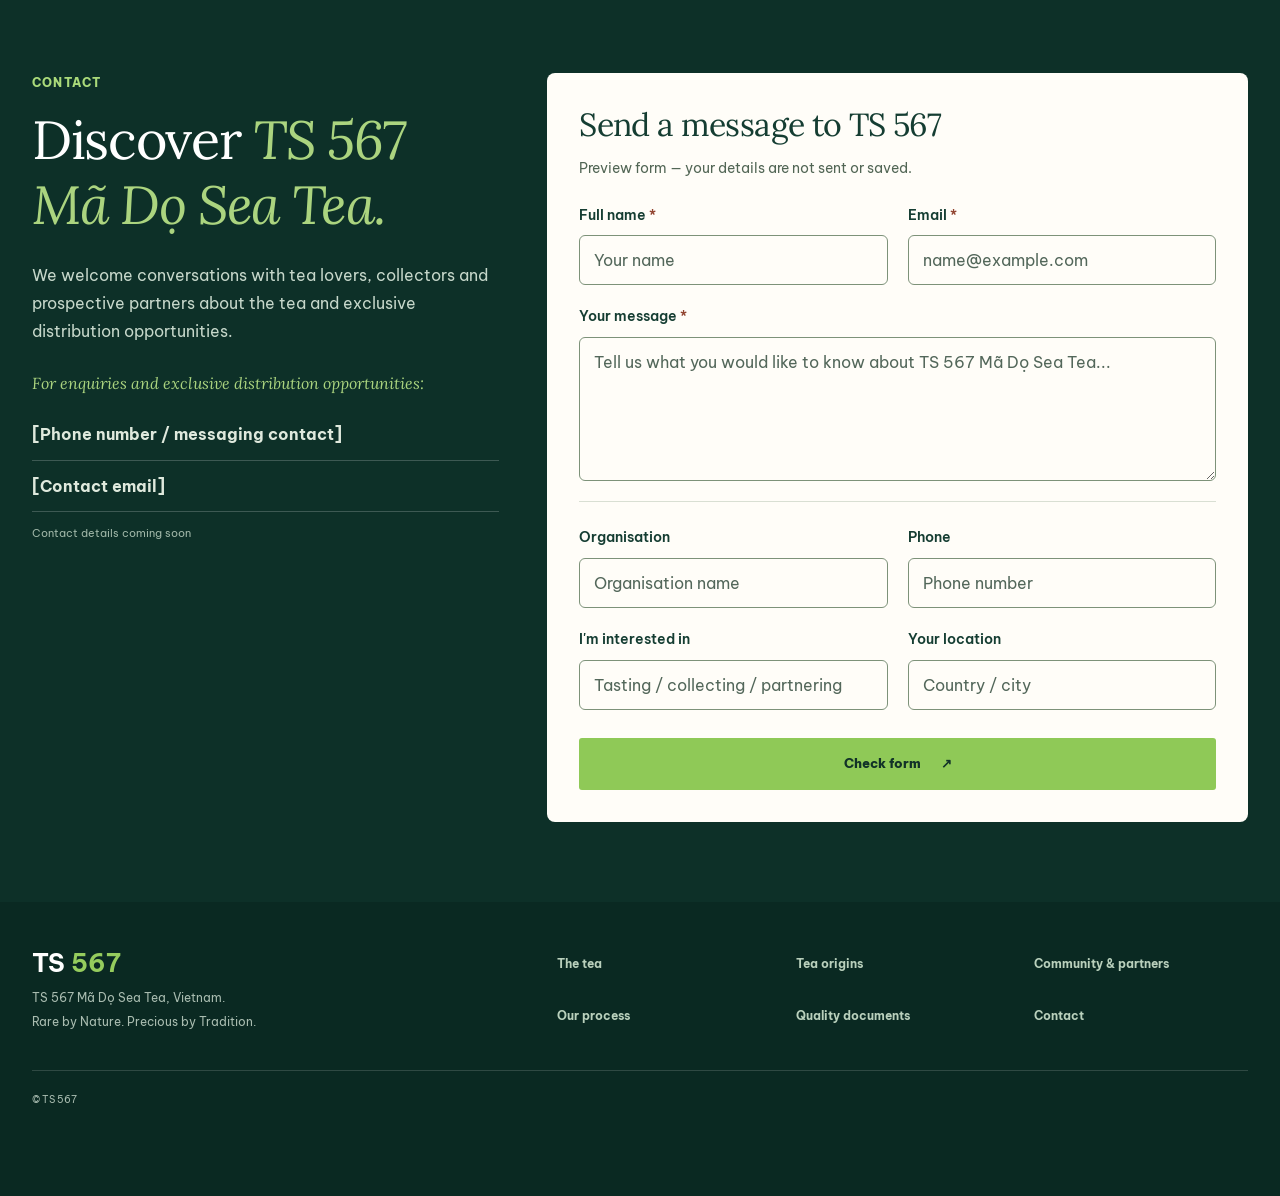
==== commit 96cd7dcd: "Fill opening viewport and reveal back-to-top after the introduction" ====
--- a/en.html
+++ b/en.html
@@ -13,8 +13,8 @@
     <link rel="alternate" hreflang="zh-TW" href="https://minhquang170405-create.github.io/Fresh-tea-supplier/zh-tw.html" />
     <link rel="alternate" hreflang="x-default" href="https://minhquang170405-create.github.io/Fresh-tea-supplier/" />
     <link rel="stylesheet" href="fonts.css" />
-    <link rel="stylesheet" href="styles.css?v=20261109f" />
-    <script src="script.js?v=20261109f" defer></script>
+    <link rel="stylesheet" href="styles.css?v=20261112a" />
+    <script src="script.js?v=20261112a" defer></script>
   </head>
   <body id="top">
     <a class="skip-link" href="#main">Skip to content</a>
@@ -225,7 +225,7 @@
 
     <footer class="site-footer"><div class="wrap footer-layout"><div><strong>TS <span>567</span></strong><p>TS 567 Mã Dọ Sea Tea, Vietnam.</p><p lang="en">Rare by Nature. Precious by Tradition.</p></div><div><a href="#san-pham">The tea</a><a href="#vung-tra">Tea origins</a><a href="#cong-dong">Community & partners</a><a href="#quy-trinh">Our process</a><a href="#thu-nghiem">Quality documents</a><a href="#lien-he">Contact</a></div><small>© TS 567</small></div></footer>
 
-    <a class="back-to-top" href="#top" aria-label="Back to top" title="Back to top"><svg viewBox="0 0 24 24" aria-hidden="true" focusable="false"><path d="M12 19V5M5 12l7-7 7 7" /></svg></a>
+    <a class="back-to-top" hidden href="#top" aria-label="Back to top" title="Back to top"><svg viewBox="0 0 24 24" aria-hidden="true" focusable="false"><path d="M12 19V5M5 12l7-7 7 7" /></svg></a>
 
   </body>
 </html>
--- a/styles.css
+++ b/styles.css
@@ -1,7 +1,7 @@
 /* TS 567: shared components and responsive adjustments, in cascade order. */
-:root{--forest:#153d32;--deep:#0d3028;--pine:#1f5140;--leaf:#8fc957;--cream:#f6f4ec;--paper:#fffdf8;--ink:#18382f;--muted:#53675a;--line:#d9dfd3;--shadow:0 22px 60px rgba(14,48,39,.13)}
+:root{--header-height:86px;--forest:#153d32;--deep:#0d3028;--pine:#1f5140;--leaf:#8fc957;--cream:#f6f4ec;--paper:#fffdf8;--ink:#18382f;--muted:#53675a;--line:#d9dfd3;--shadow:0 22px 60px rgba(14,48,39,.13)}
 *{box-sizing:border-box}
-html{scroll-behavior:smooth;scroll-padding-top:86px}
+html{scroll-behavior:smooth;scroll-padding-top:var(--header-height)}
 body{margin:0;background:var(--cream);color:var(--ink);font-family:'Be Vietnam Pro',Arial,sans-serif;font-size:16px;line-height:1.7;-webkit-font-smoothing:antialiased}
 button{font:inherit}
 input{font:inherit}
@@ -15,7 +15,7 @@
 .skip-link{position:absolute;left:16px;top:-60px;z-index:1000;background:#fff;padding:10px 18px;color:#0d3028}
 .skip-link:focus{top:8px}
 :focus-visible{outline:3px solid #cb823c;outline-offset:3px}
-.site-header{height:86px;background:var(--paper);border-bottom:1px solid #e7e8df;position:sticky;top:0;z-index:40}
+.site-header{height:var(--header-height);background:var(--paper);border-bottom:1px solid #e7e8df;position:sticky;top:0;z-index:40}
 .nav-shell{height:100%;display:flex;align-items:center;justify-content:space-between}
 .brand{display:inline-flex;align-items:center;gap:10px;text-decoration:none;flex:none}
 .brand-image{width:53px;height:53px;overflow:hidden;background:white;border-radius:50%;border:1px solid #e3e9dc;position:relative}
@@ -190,9 +190,9 @@
 .site-header{box-shadow:0 8px 24px rgba(9,42,30,.1)}
 .site-nav a{min-height:44px;display:inline-flex;align-items:center}
 .site-nav .nav-cta{min-height:48px}
-.hero-reference{position:relative;display:block;min-height:630px;background:radial-gradient(circle at 78% 75%,rgba(110,157,96,.28),transparent 38%),linear-gradient(115deg,#0c3027 4%,#164c38 62%,#1c5840 100%);overflow:hidden}
+.hero-reference{position:relative;display:flex;flex-direction:column;justify-content:center;min-height:calc(100vh - var(--header-height));min-height:calc(100dvh - var(--header-height));background:radial-gradient(circle at 78% 75%,rgba(110,157,96,.28),transparent 38%),linear-gradient(115deg,#0c3027 4%,#164c38 62%,#1c5840 100%);overflow:hidden}
 .hero-reference:before{content:"";position:absolute;inset:0;background:repeating-radial-gradient(ellipse at 85% 96%,transparent 0 51px,rgba(224,247,214,.045) 52px 53px,transparent 54px 91px);pointer-events:none}
-.hero-reference .hero-copy{width:64%;min-height:630px;background:transparent}
+.hero-reference .hero-copy{width:64%;min-height:630px;background:transparent;flex:none}
 .hero-reference .hero-inner{max-width:830px;padding-top:90px;padding-bottom:90px;padding-right:36px}
 .hero-reference h1{font-size:clamp(48px,4.5vw,76px);max-width:710px;line-height:1.12}
 .hero-reference h1 span{font-size:.74em;line-height:1.22;max-width:620px;margin-top:10px}
@@ -251,6 +251,7 @@
 .future-grid small{font-size:12px;font-weight:700;color:#476b43;margin-top:auto}
 .future-grid .text-link{align-self:flex-start;margin-top:auto}
 .back-to-top{position:fixed;right:calc(24px + env(safe-area-inset-right));bottom:calc(24px + env(safe-area-inset-bottom));z-index:30;display:grid;place-items:center;width:56px;height:56px;border:2px solid var(--pine);border-radius:50%;background:var(--paper);color:var(--pine);box-shadow:0 8px 24px rgba(9,42,30,.18);text-decoration:none;touch-action:manipulation;transition:transform .2s,background-color .2s,color .2s,box-shadow .2s}
+.back-to-top[hidden]{display:none}
 .back-to-top svg{width:24px;height:24px;fill:none;stroke:currentColor;stroke-width:2;stroke-linecap:round;stroke-linejoin:round}
 .back-to-top:is(:hover,:focus-visible){background:var(--pine);color:var(--paper);transform:translateY(-3px);box-shadow:0 12px 28px rgba(9,42,30,.24)}
 
@@ -304,7 +305,6 @@
 html[lang^="zh"] .hero-reference h1 span{font-size:.66em}
 html[lang^="zh"] .eyebrow{letter-spacing:.06em}
 @media (max-width:980px) {
-  .hero-reference{min-height:0}
   .hero-reference .hero-copy{width:100%;min-height:0}
   .hero-reference .hero-inner{max-width:none;padding:72px max(28px,calc((100vw - 760px)/2)) 50px}
   .hero-reference .hero-media{position:relative;top:auto;right:auto;width:calc(100% - 56px);min-height:0;margin:0 auto 45px}
@@ -323,7 +323,7 @@
   .rarity-story{margin-top:40px;padding:34px}
 }
 @media (max-width:1100px) {
-  .site-header{height:72px}
+  :root{--header-height:72px}
   .brand-image{width:45px;height:45px}
   .brand-image img{width:81px;left:-18px;top:-35px}
   .brand-copy strong{font-size:22px}
@@ -333,7 +333,6 @@
   .site-nav.open{display:flex}
   .site-nav a{padding:12px 5px;font-size:14px}
   .site-nav .nav-cta{margin-top:10px;justify-content:space-between;padding:15px}
-  html{scroll-padding-top:72px}
   .site-nav a:not(.nav-cta)::after{right:auto;width:90px;bottom:3px}
   .brand{margin-right:auto}
   .language-switcher summary{min-height:46px}
@@ -385,7 +384,7 @@
   .gallery-shell{--gallery-photo-height:330px}
 }
 
-.hero-reference .hero-photo{margin:0;aspect-ratio:4/3;min-height:0;background:#214b39}
+.hero-reference .hero-photo{flex:none;margin:0;aspect-ratio:4/3;min-height:0;background:#214b39}
 .hero-photo img{position:absolute;inset:0;display:block;width:100%;height:100%;object-fit:cover;object-position:center 54%}
 @media (max-width:980px) {
   .hero-reference .hero-photo{height:auto;aspect-ratio:16/9;margin:0 auto 45px}
@@ -464,7 +463,7 @@
   .site-footer{padding:40px 0 88px}
 }
 @media (min-width:981px) {
-  .hero-reference{display:grid;grid-template-columns:minmax(0,1.05fr) minmax(0,.95fr);gap:48px;align-items:center;min-height:560px;padding:64px max(32px,calc((100% - 1240px)/2))}
+  .hero-reference{display:grid;grid-template-columns:minmax(0,1.05fr) minmax(0,.95fr);gap:48px;align-items:center;padding:64px max(32px,calc((100% - 1240px)/2))}
   .hero-reference .hero-copy{width:100%;min-height:0;overflow:visible}
   .hero-reference .hero-inner{max-width:none;padding:0}
   .hero-reference h1{font-size:clamp(52px,4.5vw,68px)}
